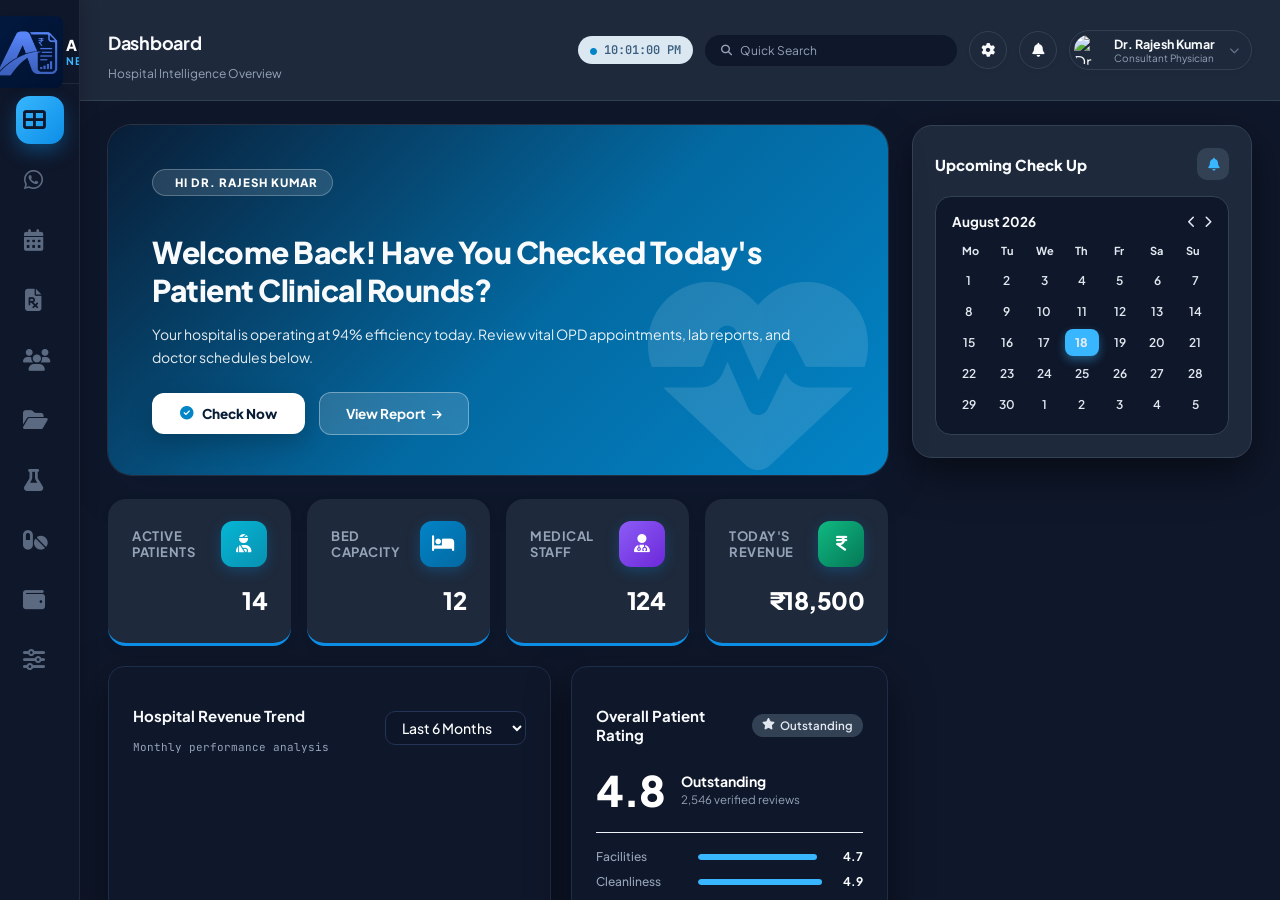
==== static/index.html @ e94679e2 "Add Ultra-Premium Glassmorphism & Sidebar Logo Header design" ====
<!DOCTYPE html>
<html lang="en">
<head>
  <meta charset="UTF-8">
  <meta name="viewport" content="width=device-width, initial-scale=1.0">
  <title>AuraCare Nexus — Enterprise Hospital Intelligence Platform</title>
  <meta name="description" content="AuraCare Nexus: The most advanced AI-powered hospital management system. Manage OPD, EMR, prescriptions, lab, pharmacy, and payments from one unified dark dashboard.">

  <!-- FontAwesome Icons & Google Fonts -->
  <link rel="stylesheet" href="https://cdnjs.cloudflare.com/ajax/libs/font-awesome/6.4.0/css/all.min.css">
  <link rel="stylesheet" href="https://fonts.googleapis.com/css2?family=Inter:wght@300;400;500;600;700;800&family=Plus+Jakarta+Sans:wght@400;500;600;700;800&family=JetBrains+Mono:wght@400;500&display=swap">
  <link rel="stylesheet" href="./css/styles.css?v=20260812_pos_fix">
  <!-- Chart.js -->
  <script src="https://cdn.jsdelivr.net/npm/chart.js"></script>
  <!-- Zero-Flicker Safe Auth & Theme Sync Engine -->
  <style id="auth-sync-style"></style>
  <style id="theme-sync-style"></style>
  <style id="view-sync-style"></style>
  <script>
    (function() {
      try {
        var hashView = window.location.hash ? window.location.hash.replace('#', '') : null;
        var savedView = hashView || localStorage.getItem('auracare_active_view') || 'dashboard';
        if (savedView) {
          var viewStyle = document.getElementById('view-sync-style');
          if (viewStyle) {
            viewStyle.textContent = '.view-section { display: none !important; } #view-' + savedView + ' { display: block !important; }';
          }
        }
      } catch(e) {}
    })();
    (function() {
      var status = localStorage.getItem('auracare_logged_in');
      var authStyle = document.getElementById('auth-sync-style');
      if (status === 'false') {
        if (authStyle) authStyle.textContent = '#login-screen{display:flex !important;} #app{display:none !important;}';
      } else {
        localStorage.setItem('auracare_logged_in', 'true');
        if (authStyle) authStyle.textContent = '#login-screen{display:none !important;} #app{display:flex !important;}';
      }

      try {
        var custom = localStorage.getItem('auracare_custom_theme_colors');
        var themeName = 'sky-aqua';
        if (custom) {
          var parsed = JSON.parse(custom);
          if (parsed['--active-uiux-theme']) {
            themeName = parsed['--active-uiux-theme'];
          }
        }
        var rawDark = localStorage.getItem('auracare_dark_mode');
        var isDarkMode = rawDark === null ? true : (rawDark === 'true');
        if (rawDark === null) {
          localStorage.setItem('auracare_dark_mode', 'true');
        }
        var themeStyle = document.getElementById('theme-sync-style');
        
        if (isDarkMode) {
          document.documentElement.classList.add('dark-theme');
        } else {
          document.documentElement.classList.remove('dark-theme');
        }

        if (themeName === 'ocean-navy') {
          document.documentElement.classList.remove('sky-aqua-theme');
          if (isDarkMode) {
            if (themeStyle) themeStyle.textContent = 'html, body, #app { margin: 0 !important; padding: 0 !important; } body, #app { background: #0b0f19 !important; } #skyCareHeroBanner { display: none !important; } #proClinicHeroBanner { display: block !important; }';
          } else {
            if (themeStyle) themeStyle.textContent = 'html, body, #app { margin: 0 !important; padding: 0 !important; } body { background: #cee0ec !important; } #skyCareHeroBanner { display: none !important; } #proClinicHeroBanner { display: block !important; }';
          }
        } else {
          document.documentElement.classList.add('sky-aqua-theme');
          if (isDarkMode) {
            if (themeStyle) themeStyle.textContent = 'html, body, #app { margin: 0 !important; padding: 0 !important; } body, #app { background: #0b0f19 !important; } #skyCareHeroBanner { display: block !important; } #proClinicHeroBanner { display: none !important; }';
          } else {
            if (themeStyle) themeStyle.textContent = 'html, body, #app { margin: 0 !important; padding: 0 !important; } body, #app { background: #f3f6f9 !important; } #skyCareHeroBanner { display: block !important; } #proClinicHeroBanner { display: none !important; }';
          }
        }
      } catch(e) {}
    })();
  </script>
</head>
<body>
  <script>
    (function() {
      try {
        var custom = localStorage.getItem('auracare_custom_theme_colors');
        var themeName = 'sky-aqua';
        if (custom) {
          var parsed = JSON.parse(custom);
          if (parsed['--active-uiux-theme']) themeName = parsed['--active-uiux-theme'];
        }
        var rawDark = localStorage.getItem('auracare_dark_mode');
        var isDarkMode = rawDark === null ? true : (rawDark === 'true');
        if (isDarkMode) document.body.classList.add('dark-theme');
        if (themeName === 'sky-aqua') {
          document.body.classList.add('sky-aqua-theme');
        } else {
          document.body.classList.remove('sky-aqua-theme');
        }
      } catch(e) {}
    })();
  </script>

<!-- Toast Notification Container -->
<div id="toast-container" aria-live="polite"></div>

<!-- Mobile Sidebar Overlay -->
<div class="sidebar-overlay" id="sidebarOverlay" onclick="closeSidebar()"></div>

<!-- Command Palette -->
<div id="cmd-palette-overlay" style="display: none !important;" onclick="closeCmdPalette(event)">
  <div class="cmd-palette-box">
    <div class="cmd-search-wrap">
      <i class="fas fa-search"></i>
      <input type="text" id="cmd-search-input" placeholder="Search pages, patients, actions..." autocomplete="off" oninput="filterCmdResults(this.value)" onkeydown="handleCmdKeyNav(event)">
      <span class="cmd-esc">ESC</span>
    </div>
    <div class="cmd-results" id="cmd-results"></div>
    <div class="cmd-footer">
      <div class="cmd-hint"><kbd>↑↓</kbd> Navigate</div>
      <div class="cmd-hint"><kbd>↵</kbd> Open</div>
      <div class="cmd-hint"><kbd>ESC</kbd> Close</div>
    </div>
  </div>
</div>

<!-- DEDICATED ULTRA-PREMIUM ENTERPRISE HEALTHCARE LOGIN SCREEN -->
<div id="login-screen" class="login-screen-overlay">
  <!-- Animated Background Orbs -->
  <div class="login-bg-orb orb-1"></div>
  <div class="login-bg-orb orb-2"></div>
  <div class="login-bg-orb orb-3"></div>

  <div class="login-container">
    <!-- Left Hero Branding Side (Asymmetric 46% Width) -->
    <div class="login-hero-side" style="background: linear-gradient(145deg, #091d36 0%, #030e1d 100%); padding: 48px 36px; display: flex; flex-direction: column; align-items: center; justify-content: center; position: relative; overflow: hidden; border-right: 1px solid rgba(255,255,255,0.08); text-align: center;">
      
      <!-- Watermark Medical Icon Background -->
      <div style="position: absolute; right: -40px; bottom: -40px; font-size: 280px; color: #ffffff; opacity: 0.02; pointer-events: none;">
        <i class="fas fa-hospital-symbol"></i>
      </div>

      <div style="display: flex; flex-direction: column; align-items: center; justify-content: center; gap: 24px; z-index: 2;">
        
        <!-- Logo Box -->
        <div style="width: 170px; height: 170px; border-radius: 32px; background: rgba(255, 255, 255, 0.06); padding: 12px; border: 1.5px solid rgba(56, 182, 255, 0.25); box-shadow: 0 20px 50px rgba(0, 0, 0, 0.4), 0 0 35px rgba(2, 132, 199, 0.25); backdrop-filter: blur(12px); display: flex; align-items: center; justify-content: center; transition: all 0.3s ease;">
          <img src="logo.jpg" style="width: 100%; height: 100%; object-fit: contain; border-radius: 24px;" alt="Arfa Logo" id="login-logo">
        </div>
        
        <div>
          <h1 style="font-size: 30px; font-weight: 800; color: #ffffff; letter-spacing: -0.5px; margin: 0; background: linear-gradient(135deg, #ffffff 0%, #38b6ff 100%); -webkit-background-clip: text; -webkit-text-fill-color: transparent;" id="login-brand-name">Arfa Nova Technology</h1>
        </div>

      </div>
    </div>

    <!-- Right Login Form Side (Asymmetric 54% Width) -->
    <div class="login-form-side">
      <div class="login-form-header">
        <h2 style="font-size: 26px; font-weight: 800; color: var(--text-dark); letter-spacing: -0.5px; margin: 0 0 6px 0;">Hospital Staff Sign In</h2>
        <p style="font-size: 13.5px; color: var(--text-muted); margin: 0 0 24px 0;">Select your authorized access role and enter credentials to continue</p>
      </div>

      <!-- Segmented Control Role Selector (2 Roles Only: Doctor & Staff) -->
      <div class="login-segmented-control">
        <button type="button" class="segmented-btn active" id="loginRoleDoctor" onclick="selectLoginRole('DOCTOR', this)">
          <i class="fas fa-user-md"></i> <span>Doctor</span>
        </button>
        <button type="button" class="segmented-btn" id="loginRoleStaff" onclick="selectLoginRole('STAFF', this)">
          <i class="fas fa-id-badge"></i> <span>Staff</span>
        </button>
      </div>

      <form id="loginForm" onsubmit="handleUserLogin(event)">
        <div class="form-group" style="margin-bottom: 20px;">
          <label class="form-label" style="font-size: 12px; font-weight: 700; color: var(--text-muted); text-transform: uppercase; letter-spacing: 0.6px; margin-bottom: 6px; display: block;">Email Address / Employee ID</label>
          <div class="input-icon-wrap">
            <i class="fas fa-envelope input-leading-icon"></i>
            <input type="email" id="loginEmailInput" class="form-control-lg" placeholder="name@auracare.hospital" required>
          </div>
        </div>

        <div class="form-group" style="margin-bottom: 20px;">
          <div style="display: flex; justify-content: space-between; align-items: center; margin-bottom: 6px;">
            <label class="form-label" style="font-size: 12px; font-weight: 700; color: var(--text-muted); text-transform: uppercase; letter-spacing: 0.6px; margin: 0;">Password / Passcode</label>
            <a href="#" onclick="showToast('Password Reset 🔑', 'Please contact your Hospital IT Administrator to reset passcode.', 'info', 3500)" class="forgot-link" style="font-size: 12.5px; font-weight: 600; color: #0284c7; text-decoration: none;">Forgot Password?</a>
          </div>
          <div class="input-icon-wrap">
            <i class="fas fa-lock input-leading-icon"></i>
            <input type="password" id="loginPasswordInput" class="form-control-lg" placeholder="Enter password" onkeyup="checkCapsLock(event)" required>
            <button type="button" class="password-toggle-btn" onclick="togglePasswordVisibility('loginPasswordInput', this)" title="Toggle password visibility">
              <i class="fas fa-eye"></i>
            </button>
          </div>
          <div id="capsLockWarning" class="caps-lock-warning" style="display: none;">
            <i class="fas fa-arrow-up"></i> Caps Lock is ON
          </div>
        </div>

        <div style="display: flex; align-items: center; justify-content: space-between; margin-bottom: 26px;">
          <label class="checkbox-container">
            <input type="checkbox" id="rememberMeCheck" checked>
            <span class="checkmark"></span>
            Keep me signed in on this workstation
          </label>
        </div>

        <button type="submit" class="btn-login-submit" id="loginSubmitBtn" style="width: 100%; height: 52px; background: linear-gradient(135deg, #0284c7 0%, #0369a1 100%) !important; color: #ffffff !important; font-size: 15px !important; font-weight: 800 !important; border: none !important; border-radius: 12px !important; cursor: pointer !important; box-shadow: 0 8px 24px rgba(2, 132, 199, 0.4) !important; display: flex !important; align-items: center !important; justify-content: center !important; gap: 8px !important;">
          <span class="btn-text" style="color: #ffffff !important; font-weight: 800 !important; display: inline-flex; align-items: center; gap: 8px;"><i class="fas fa-sign-in-alt"></i> Sign In to Hospital Portal</span>
          <span class="btn-spinner" style="display: none; color: #ffffff !important;"><i class="fas fa-spinner fa-spin"></i> Authenticating...</span>
        </button>
      </form>

      <div class="login-footer-hint" style="display: flex; flex-direction: column; align-items: center; gap: 8px; margin-top: 24px; text-align: center;">
        <div style="font-size: 12px; color: var(--text-muted); font-weight: 500;">
          <i class="fas fa-shield-alt" style="color:#0284c7; margin-right: 4px;"></i> Encrypted TLS 1.3 Session • AuraCare Enterprise v3.4
        </div>
        <a href="#" onclick="openHiddenAdminLoginModal(event)" style="font-size: 12px; color: var(--text-muted); text-decoration: none; font-weight: 600; transition: color 0.2s ease;" onmouseover="this.style.color='#0284c7'" onmouseout="this.style.color='var(--text-muted)'">
          <i class="fas fa-user-shield" style="margin-right: 4px;"></i> Medical Director Private Admin Access
        </a>
      </div>
    </div>
  </div>
</div>

<div id="app" style="display: none;">
  <!-- ================================================ -->
  <!-- SIDEBAR NAVIGATION                               -->
  <!-- ================================================ -->
  <aside class="sidebar" id="sidebarEl">
    <div class="brand-header" style="padding: 16px 14px; margin-bottom: 8px; border-bottom: 1px solid rgba(255,255,255,0.08); display: flex; align-items: center; gap: 12px;">
      <div style="width: 44px; height: 44px; min-width: 44px; border-radius: 12px; background: rgba(255, 255, 255, 0.1); border: 1.5px solid rgba(56, 182, 255, 0.4); padding: 4px; display: flex; align-items: center; justify-content: center; box-shadow: 0 4px 16px rgba(0, 0, 0, 0.3); backdrop-filter: blur(8px);">
        <img src="./logo.jpg" class="sidebar-logo" style="width: 100% !important; height: 100% !important; object-fit: contain !important; border-radius: 8px;" alt="Logo" id="sidebar-logo" onerror="this.onerror=null;this.src='./logo.jpg'">
      </div>
      <div style="text-align: left; overflow: hidden;">
        <div style="font-size: 15px; font-weight: 800; color: #ffffff; letter-spacing: -0.3px; line-height: 1.2; white-space: nowrap; overflow: hidden; text-overflow: ellipsis;">Arfa Nova</div>
        <div style="font-size: 10.5px; font-weight: 700; color: #38b6ff; text-transform: uppercase; letter-spacing: 0.8px; white-space: nowrap;">Nexus Healthcare</div>
      </div>
    </div>

    <nav class="nav-menu">
      <div class="nav-section-title">Overview</div>
      <a class="nav-item" id="nav-dashboard" onclick="switchView('dashboard')">
        <i class="fas fa-th-large"></i>
        Dashboard
        <span class="nav-shortcut">Alt+1</span>
      </a>
      <a class="nav-item" id="nav-whatsapp" onclick="switchView('whatsapp')">
        <i class="fab fa-whatsapp"></i>
        WhatsApp Patients
        <span class="nav-badge" id="whatsappNavBadge" style="display:none;">0</span>
      </a>
      <a class="nav-item" id="nav-wa_broadcast" onclick="switchView('wa_broadcast')">
        <i class="fab fa-whatsapp" style="color: #25d366;"></i>
        WhatsApp Campaign
      </a>

      <div class="nav-section-title">Clinical</div>
      <a class="nav-item" id="nav-queue" onclick="switchView('queue')">
        <i class="fas fa-calendar-alt"></i>
        OPD Reservations
        <span class="nav-shortcut">Alt+3</span>
      </a>
      <a class="nav-item" id="nav-prescriptions" onclick="switchView('prescriptions')">
        <i class="fas fa-file-prescription"></i>
        E-Prescriptions
        <span class="nav-shortcut">Alt+4</span>
      </a>
      <a class="nav-item" id="nav-patients" onclick="switchView('patients')">
        <i class="fas fa-users"></i>
        Patient EMR
        <span class="nav-shortcut">Alt+5</span>
      </a>
      <a class="nav-item" id="nav-patient_docs" onclick="switchView('patient_docs')">
        <i class="fas fa-folder-open"></i>
        Patient Documents
      </a>

      <div class="nav-section-title">Operations</div>
      <a class="nav-item" id="nav-lab" onclick="switchView('lab')">
        <i class="fas fa-flask"></i>
        Lab Diagnostics
        <span class="nav-shortcut">Alt+6</span>
      </a>
      <a class="nav-item" id="nav-pharmacy" onclick="switchView('pharmacy')">
        <i class="fas fa-pills"></i>
        Inventory Stock
        <span class="nav-shortcut">Alt+7</span>
      </a>
      <a class="nav-item" id="nav-pos_billing" onclick="switchView('pos_billing')">
        <i class="fas fa-cash-register"></i>
        POS Billing
        <span class="nav-shortcut">Alt+8</span>
      </a>
      <a class="nav-item" id="nav-payments" onclick="switchView('payments')">
        <i class="fas fa-wallet"></i>
        Financials
        <span class="nav-shortcut">Alt+9</span>
      </a>

      <div class="nav-section-title" id="sec-management">Management</div>
      <a class="nav-item" id="nav-settings" onclick="switchView('settings')">
        <i class="fas fa-sliders-h"></i>
        System Settings
      </a>
    </nav>

    <div class="sidebar-footer">
      <div class="sidebar-live-status" style="margin-bottom: 10px;">
        <div class="live-dot"></div>
        <div>
          <div style="font-size:11px; color:var(--text-muted); font-family:var(--font-mono);" id="sidebarDateTime"></div>
        </div>
      </div>
      <a class="nav-item" onclick="handleUserLogout()" style="color: #ef4444 !important; background: rgba(239, 68, 68, 0.1);">
        <i class="fas fa-sign-out-alt" style="color: #ef4444 !important;"></i>
        Log Out
      </a>
    </div>
  </aside>

  <!-- ================================================ -->
  <!-- MAIN CONTENT AREA                               -->
  <!-- ================================================ -->
  <main class="main-content">

    <!-- Top Header Bar -->
    <header class="top-bar">
      <div class="top-bar-left">
        <button class="hamburger-btn" id="hamburgerBtn" onclick="toggleSidebar()" aria-label="Toggle sidebar">
          <i class="fas fa-bars"></i>
        </button>
        <div>
          <h1 class="page-title" id="currentPageTitle">Dashboard</h1>
          <div class="page-subtitle" id="currentPageSubtitle">Hospital Intelligence Overview</div>
        </div>
      </div>

      <div class="top-bar-right">
        <!-- Live Clock -->
        <div class="live-clock" id="liveClockDisplay">
          <i class="fas fa-circle" style="color:var(--neon-teal); font-size:7px; animation:pulse 2s infinite;"></i>
          <span id="clockTime">--:--:--</span>
        </div>

        <!-- Command Palette Trigger -->
        <div class="cmd-trigger" onclick="openCmdPalette()" title="Open Command Palette (Ctrl+K)">
          <i class="fas fa-search" style="font-size:11px;"></i>
          <span>Quick Search</span>
          <span class="kbd">Ctrl+K</span>
        </div>



        <!-- Settings -->
        <div class="icon-btn-circle" onclick="switchView('settings')" title="Theme Settings">
          <i class="fas fa-cog"></i>
        </div>

        <!-- Notifications -->
        <div style="position: relative;">
          <div class="icon-btn-circle" id="notiBellBtn" onclick="toggleNotificationDropdown(event)" title="WhatsApp Booking Alerts">
            <i class="fas fa-bell"></i>
            <div class="notification-dot" id="notiDot" style="display: none;"></div>
          </div>
          <div class="notification-dropdown" id="notiDropdown">
            <div class="noti-header">
              <h3><i class="fab fa-whatsapp" style="color:#25d366; margin-right:6px;"></i>WhatsApp Bookings</h3>
              <span onclick="clearNotifications(event)">Clear All</span>
            </div>
            <div class="noti-list" id="notiList">
              <div class="noti-empty">No new bookings.</div>
            </div>
          </div>
        </div>

        <!-- Profile Widget (Clickable with Admin Access Dropdown) -->
        <div style="position: relative;">
          <div class="user-profile-widget" onclick="toggleProfileMenu(event)" title="Admin Profile & Access Menu" style="cursor: pointer;">
            <img src="https://images.unsplash.com/photo-1622253692010-333f2da6031d?auto=format&fit=crop&w=100&q=80" class="user-avatar" alt="Dr. Rajesh Kumar">
            <div>
              <div class="user-name" id="topNavUserName">Dr. Rajesh Kumar</div>
              <div class="user-role-label" id="topNavUserRole">Medical Director</div>
            </div>
            <i class="fas fa-chevron-down" style="font-size:10px; color:#64748b; margin-left:4px;"></i>
          </div>

          <!-- Profile & Admin Access Dropdown Menu -->
          <div class="profile-dropdown-menu" id="profileMenuDropdown">
            <div style="padding: 12px 16px; border-bottom: 1px solid #e2e8f0; background: #f8fafc;">
              <div style="font-size: 13px; font-weight: 700; color: var(--text-dark);">Dr. Rajesh Kumar</div>
              <div style="font-size: 11px; color: #64748b;">Chief Medical Director & Admin</div>
            </div>
            <div class="profile-menu-item" onclick="openAdminLoginModal()">
              <i class="fas fa-user-shield" style="color:#0284c7;"></i> Main Admin Panel Access
            </div>
            <div class="profile-menu-item" onclick="switchUserRole('DOCTOR')">
              <i class="fas fa-user-md" style="color:#059669;"></i> Doctor View
            </div>
            <div class="profile-menu-item" onclick="switchView('settings')">
              <i class="fas fa-sliders-h" style="color:#7c3aed;"></i> System Settings
            </div>
            <div style="border-top: 1px solid #f1f5f9; margin: 4px 0;"></div>
            <div class="profile-menu-item" onclick="handleUserLogout()" style="color:#ef4444; font-weight:600;">
              <i class="fas fa-sign-out-alt" style="color:#ef4444;"></i> Log Out of Portal
            </div>
          </div>
        </div>
      </div>
    </header>

    <!-- VIEW CONTAINER -->
    <div class="view-container">

      <!-- ============================================ -->
      <!-- 1. DASHBOARD VIEW                           -->
      <!-- ============================================ -->
      <section id="view-dashboard" class="view-section">
        <div class="dashboard-outer-grid">
          <div class="dashboard-main-column">
            <!-- PRO CLINIC HERO BANNER CARD (Visible in Pro Clinic UI/UX Theme 2) -->
        <div id="proClinicHeroBanner" style="display: none; background: linear-gradient(135deg, #0b7a69 0%, #0e7452 100%); border-radius: 24px; padding: 36px 40px; color: #ffffff; margin-bottom: 24px; box-shadow: 0 16px 36px rgba(11, 122, 105, 0.22); position: relative; overflow: hidden;">
          <!-- Subtle background grid effect -->
          <div style="position: absolute; inset: 0; background-image: radial-gradient(rgba(255, 255, 255, 0.15) 1px, transparent 1px); background-size: 20px 20px; opacity: 0.6; pointer-events: none;"></div>
          
          <!-- Doctor Graphic / Stethoscope subtle watermark on right -->
          <div style="position: absolute; right: 30px; bottom: -20px; opacity: 0.15; font-size: 180px; pointer-events: none;">
            <i class="fas fa-user-md"></i>
          </div>

          <div style="position: relative; z-index: 2; max-width: 600px;">
            <h2 style="font-size: 30px; font-weight: 800; color: #ffffff; margin-bottom: 10px; letter-spacing: -0.5px;">Good Morning, Dr. Rajesh Kumar</h2>
            <p style="font-size: 14.5px; color: rgba(255, 255, 255, 0.9); line-height: 1.6; margin-bottom: 22px;">Have a nice day at work. Here is your hospital's real-time clinical overview, patient schedule, and daily OPD appointments.</p>
            <button onclick="openAddBookingModal()" style="background: #ffffff; color: #0b7a69; font-weight: 700; font-size: 13.5px; padding: 12px 28px; border-radius: 12px; border: none; cursor: pointer; box-shadow: 0 4px 14px rgba(0,0,0,0.12); transition: all 0.2s ease; display: inline-flex; align-items: center; gap: 8px;" onmouseover="this.style.transform='translateY(-2px)'; this.style.boxShadow='0 8px 20px rgba(0,0,0,0.18)'" onmouseout="this.style.transform='translateY(0)'; this.style.boxShadow='0 4px 14px rgba(0,0,0,0.12)'">
              <i class="fas fa-plus"></i> Create Appointment
            </button>
          </div>
        </div>

        <!-- SKY CARE AQUA HERO BANNER CARD (Theme 1 & Theme 3 Luxury Hero Banner) -->
        <div id="skyCareHeroBanner" style="background: linear-gradient(135deg, #091d36 0%, #0369a1 55%, #0284c7 100%); border-radius: 24px; padding: 40px 44px; color: #ffffff; margin-bottom: 24px; box-shadow: 0 16px 40px rgba(9, 29, 54, 0.22), 0 0 0 1px rgba(255, 255, 255, 0.12); position: relative; overflow: hidden;">
          
          <!-- Ambient glowing medical heartbeat graphic -->
          <div style="position: absolute; right: 20px; bottom: -30px; opacity: 0.12; font-size: 220px; color: #ffffff; pointer-events: none;">
            <i class="fas fa-heartbeat"></i>
          </div>

          <div style="position: relative; z-index: 2; max-width: 640px;">
            <div style="display: inline-flex; align-items: center; gap: 8px; background: rgba(255, 255, 255, 0.12); backdrop-filter: blur(10px); border: 1px solid rgba(255, 255, 255, 0.25); padding: 5px 14px; border-radius: 20px; font-size: 11.5px; text-transform: uppercase; letter-spacing: 1px; font-weight: 800; color: #ffffff; margin-bottom: 14px;">
              <i class="fas fa-sparkles" style="color: #38b6ff;"></i> Hi Dr. Rajesh Kumar
            </div>
            
            <h2 style="font-size: 30px; font-weight: 800; color: #ffffff; margin-bottom: 12px; letter-spacing: -0.5px; line-height: 1.25;">Welcome Back! Have You Checked Today's Patient Clinical Rounds?</h2>
            
            <p style="font-size: 14px; color: rgba(255, 255, 255, 0.9); line-height: 1.6; margin-bottom: 24px;">Your hospital is operating at 94% efficiency today. Review vital OPD appointments, lab reports, and doctor schedules below.</p>
            
            <div style="display: flex; gap: 14px; align-items: center; flex-wrap: wrap;">
              <button onclick="openAddBookingModal()" style="background: #ffffff; color: #091d36; font-weight: 800; font-size: 13.5px; padding: 12px 28px; border-radius: 12px; border: none; cursor: pointer; box-shadow: 0 8px 24px rgba(0, 0, 0, 0.2); transition: all 0.25s ease; display: inline-flex; align-items: center; gap: 8px;" onmouseover="this.style.transform='translateY(-2px)'" onmouseout="this.style.transform='translateY(0)'">
                <i class="fas fa-check-circle" style="color: #0284c7;"></i> Check Now
              </button>
              <button onclick="switchView('patients')" style="background: rgba(255, 255, 255, 0.15); backdrop-filter: blur(8px); border: 1.5px solid rgba(255, 255, 255, 0.35); color: #ffffff; font-weight: 700; font-size: 13.5px; padding: 12px 26px; border-radius: 12px; cursor: pointer; transition: all 0.25s ease;" onmouseover="this.style.background='rgba(255, 255, 255, 0.25)'" onmouseout="this.style.background='rgba(255, 255, 255, 0.15)'">
                View Report <i class="fas fa-arrow-right" style="font-size: 11px; margin-left: 4px;"></i>
              </button>
            </div>
          </div>
        </div>

        <!-- KPI Grid (Clean Ultra-Modern UI) -->
        <div class="kpi-grid">
          <div class="kpi-card-lodgify">
            <div class="kpi-card-header">
              <span class="kpi-card-title">Active Patients</span>
              <div class="kpi-card-icon icon-cyan"><i class="fas fa-user-injured"></i></div>
            </div>
            <div class="kpi-card-value" id="kpiAppointments">14</div>
          </div>

          <div class="kpi-card-lodgify">
            <div class="kpi-card-header">
              <span class="kpi-card-title">Bed Capacity</span>
              <div class="kpi-card-icon icon-blue"><i class="fas fa-bed"></i></div>
            </div>
            <div class="kpi-card-value" id="kpiWaiting">7</div>
          </div>

          <div class="kpi-card-lodgify">
            <div class="kpi-card-header">
              <span class="kpi-card-title">Medical Staff</span>
              <div class="kpi-card-icon icon-purple"><i class="fas fa-user-md"></i></div>
            </div>
            <div class="kpi-card-value" id="kpiDischarged">124</div>
          </div>

          <div class="kpi-card-lodgify">
            <div class="kpi-card-header">
              <span class="kpi-card-title">Today's Revenue</span>
              <div class="kpi-card-icon icon-emerald"><i class="fas fa-indian-rupee-sign"></i></div>
            </div>
            <div class="kpi-card-value" id="kpiRevenue">₹18,500</div>
          </div>
        </div>



        <!-- Dashboard 2 Column Layout -->
        <div class="lodgify-dashboard-grid">
          <!-- Revenue Chart -->
          <div>
            <div class="card-box">
              <div style="display:flex; justify-content:space-between; align-items:center; margin-bottom:20px;">
                <div>
                  <h3 style="font-size:15px; font-weight:700; color:var(--text-dark);">Hospital Revenue Trend</h3>
                  <p style="font-size:11px; color:var(--text-muted); font-family:var(--font-mono); margin-top:2px;">Monthly performance analysis</p>
                </div>
                <select class="form-control" style="width:auto; padding:6px 12px; font-size:12px; border-radius:8px; font-family:var(--font-mono);">
                  <option>Last 6 Months</option>
                  <option>Last 12 Months</option>
                </select>
              </div>
              <div style="height:240px; position:relative;">
                <canvas id="revenueChart"></canvas>
              </div>
            </div>

            <!-- Quick Actions Grid -->
            <div class="card-box">
              <h3 style="font-size:15px; font-weight:700; color:var(--text-dark); margin-bottom:16px;">
                <i class="fas fa-bolt" style="color:var(--neon-teal);"></i> Quick Actions
              </h3>
              <div style="display:grid; grid-template-columns: repeat(4,1fr); gap:10px;">
                <button onclick="openAddBookingModal()" style="background:rgba(0,212,170,0.08); border:1px solid rgba(0,212,170,0.15); border-radius:12px; padding:14px 10px; cursor:pointer; transition:all 0.2s ease; text-align:center;" onmouseover="this.style.background='rgba(0,212,170,0.15)'" onmouseout="this.style.background='rgba(0,212,170,0.08)'">
                  <div style="font-size:20px; color:var(--neon-teal); margin-bottom:6px;"><i class="fas fa-calendar-plus"></i></div>
                  <div style="font-size:11px; color:var(--text-main); font-weight:600;">New Appt</div>
                </button>
                <button onclick="switchView('patients')" style="background:rgba(139,92,246,0.08); border:1px solid rgba(139,92,246,0.15); border-radius:12px; padding:14px 10px; cursor:pointer; transition:all 0.2s ease; text-align:center;" onmouseover="this.style.background='rgba(139,92,246,0.15)'" onmouseout="this.style.background='rgba(139,92,246,0.08)'">
                  <div style="font-size:20px; color:var(--neon-violet); margin-bottom:6px;"><i class="fas fa-user-plus"></i></div>
                  <div style="font-size:11px; color:var(--text-main); font-weight:600;">Add Patient</div>
                </button>
                <button onclick="switchView('prescriptions')" style="background:rgba(59,130,246,0.08); border:1px solid rgba(59,130,246,0.15); border-radius:12px; padding:14px 10px; cursor:pointer; transition:all 0.2s ease; text-align:center;" onmouseover="this.style.background='rgba(59,130,246,0.15)'" onmouseout="this.style.background='rgba(59,130,246,0.08)'">
                  <div style="font-size:20px; color:var(--neon-blue); margin-bottom:6px;"><i class="fas fa-file-prescription"></i></div>
                  <div style="font-size:11px; color:var(--text-main); font-weight:600;">Issue RX</div>
                </button>
                <button onclick="switchView('payments')" style="background:rgba(245,158,11,0.08); border:1px solid rgba(245,158,11,0.15); border-radius:12px; padding:14px 10px; cursor:pointer; transition:all 0.2s ease; text-align:center;" onmouseover="this.style.background='rgba(245,158,11,0.15)'" onmouseout="this.style.background='rgba(245,158,11,0.08)'">
                  <div style="font-size:20px; color:var(--neon-amber); margin-bottom:6px;"><i class="fas fa-cash-register"></i></div>
                  <div style="font-size:11px; color:var(--text-main); font-weight:600;">Payment</div>
                </button>
              </div>
            </div>
          </div>

          <!-- Right Column -->
          <div>
            <!-- Patient Rating Widget -->
            <div class="card-box">
              <div style="display:flex; justify-content:space-between; align-items:center; margin-bottom:4px;">
                <h3 style="font-size:15px; font-weight:700; color:var(--text-dark);">Overall Patient Rating</h3>
                <span class="badge badge-green"><i class="fas fa-star"></i> Outstanding</span>
              </div>
              <div class="rating-card-header">
                <div class="rating-big-score">4.8</div>
                <div>
                  <div class="rating-score-label">Outstanding</div>
                  <div class="rating-subtext">2,546 verified reviews</div>
                </div>
              </div>
              <div class="rating-bar-group">
                <div class="rating-bar-item">
                  <div class="rating-bar-label">Facilities</div>
                  <div class="rating-bar-track"><div class="rating-bar-fill" style="width:94%"></div></div>
                  <div class="rating-bar-num">4.7</div>
                </div>
                <div class="rating-bar-item">
                  <div class="rating-bar-label">Cleanliness</div>
                  <div class="rating-bar-track"><div class="rating-bar-fill" style="width:98%"></div></div>
                  <div class="rating-bar-num">4.9</div>
                </div>
                <div class="rating-bar-item">
                  <div class="rating-bar-label">Nursing Care</div>
                  <div class="rating-bar-track"><div class="rating-bar-fill" style="width:96%"></div></div>
                  <div class="rating-bar-num">4.8</div>
                </div>
                <div class="rating-bar-item">
                  <div class="rating-bar-label">Doctor Service</div>
                  <div class="rating-bar-track"><div class="rating-bar-fill" style="width:98%"></div></div>
                  <div class="rating-bar-num">4.9</div>
                </div>
              </div>
            </div>

            <!-- Clinical Schedule Widget -->
            <div class="card-box">
              <div style="display:flex; justify-content:space-between; align-items:center; margin-bottom:14px;">
                <h3 style="font-size:15px; font-weight:700; color:var(--text-dark);">Clinical Schedule & Tasks</h3>
                <button onclick="addDashboardTask()" class="btn-primary" style="padding:5px 10px; font-size:12px;"><i class="fas fa-plus"></i></button>
              </div>
              <div id="dashboardTaskListContainer">
                <!-- Dynamic Tasks will render here -->
              </div>
            </div>
          </div>
        </div>
        </div> <!-- end dashboard-main-column -->

        <!-- RIGHT PANEL COLUMN (Visible ONLY in Sky Care Aqua UI/UX Theme 3 - Target Image 1 Matching) -->
        <div id="skyCareRightPanel">
          <!-- Widget 1: Upcoming Check Up Calendar Card -->
          <div class="card-box" style="background: #ffffff; border-radius: 20px; padding: 22px; box-shadow: 0 4px 24px rgba(0,0,0,0.035); border: 1px solid #f1f5f9;">
            <div style="display: flex; justify-content: space-between; align-items: center; margin-bottom: 16px;">
              <h3 style="font-size: 15px; font-weight: 800; color: var(--text-main); margin: 0;">Upcoming Check Up</h3>
              <div style="width: 32px; height: 32px; border-radius: 10px; background: #eef8ff; color: #38b6ff; display: flex; align-items: center; justify-content: center; font-size: 13px;">
                <i class="fas fa-bell"></i>
              </div>
            </div>

            <div style="background: #f8fafc; border-radius: 16px; padding: 16px; border: 1px solid #e2e8f0;">
              <div style="display: flex; justify-content: space-between; align-items: center; margin-bottom: 14px;">
                <span style="font-weight: 700; font-size: 13.5px; color: var(--text-main);">August 2026</span>
                <div style="display: flex; gap: 8px; color: #64748b; font-size: 12px; cursor: pointer;">
                  <i class="fas fa-chevron-left"></i>
                  <i class="fas fa-chevron-right"></i>
                </div>
              </div>

              <!-- Calendar Days Header -->
              <div style="display: grid; grid-template-columns: repeat(7, 1fr); text-align: center; font-size: 11px; font-weight: 700; color: #64748b; margin-bottom: 10px;">
                <div>Mo</div><div>Tu</div><div>We</div><div>Th</div><div>Fr</div><div>Sa</div><div>Su</div>
              </div>

              <!-- Calendar Dates Grid (18 Highlighted in Cyan #38b6ff) -->
              <div style="display: grid; grid-template-columns: repeat(7, 1fr); text-align: center; font-size: 12px; font-weight: 600; color: var(--text-muted); gap: 4px;">
                <div style="padding: 6px 0;">1</div><div style="padding: 6px 0;">2</div><div style="padding: 6px 0;">3</div><div style="padding: 6px 0;">4</div><div style="padding: 6px 0;">5</div><div style="padding: 6px 0;">6</div><div style="padding: 6px 0;">7</div>
                <div style="padding: 6px 0;">8</div><div style="padding: 6px 0;">9</div><div style="padding: 6px 0;">10</div><div style="padding: 6px 0;">11</div><div style="padding: 6px 0;">12</div><div style="padding: 6px 0;">13</div><div style="padding: 6px 0;">14</div>
                <div style="padding: 6px 0;">15</div><div style="padding: 6px 0;">16</div><div style="padding: 6px 0;">17</div>
                <div onclick="showAppointmentsForDay(18)" style="background: #38b6ff; color: #ffffff; border-radius: 8px; padding: 6px 0; font-weight: 800; box-shadow: 0 4px 10px rgba(56,182,255,0.4); cursor:pointer;">18</div>
                <div style="padding: 6px 0;">19</div><div style="padding: 6px 0;">20</div><div style="padding: 6px 0;">21</div>
                <div style="padding: 6px 0;">22</div><div style="padding: 6px 0;">23</div><div style="padding: 6px 0;">24</div><div style="padding: 6px 0;">25</div><div style="padding: 6px 0;">26</div><div style="padding: 6px 0;">27</div><div style="padding: 6px 0;">28</div>
                <div style="padding: 6px 0;">29</div><div style="padding: 6px 0;">30</div><div style="padding: 6px 0; color:#cbd5e1;">1</div><div style="padding: 6px 0; color:#cbd5e1;">2</div><div style="padding: 6px 0; color:#cbd5e1;">3</div><div style="padding: 6px 0; color:#cbd5e1;">4</div><div style="padding: 6px 0; color:#cbd5e1;">5</div>
              </div>
            </div>
          </div>




        </div>
      </section>

      <!-- ============================================ -->
      <!-- WHATSAPP BULK CAMPAIGN & ADVERTISEMENT STUDIO -->
      <!-- ============================================ -->
      <section id="view-wa_broadcast" class="view-section">
        <!-- TOP STATS BAR -->
        <div style="display: grid; grid-template-columns: repeat(4, 1fr); gap: 16px; margin-bottom: 24px;">
          <div class="kpi-card" style="padding: 16px 20px;">
            <div style="display: flex; justify-content: space-between; align-items: center;">
              <div>
                <span class="kpi-card-title">Total Target Audience</span>
                <div class="kpi-card-value" id="waStatTotalClients">0</div>
                <span class="kpi-card-sub" style="color: #25d366;"><i class="fas fa-check-circle"></i> OPD & WhatsApp Clients</span>
              </div>
              <div class="kpi-card-icon lime"><i class="fas fa-users"></i></div>
            </div>
          </div>
          <div class="kpi-card" style="padding: 16px 20px;">
            <div style="display: flex; justify-content: space-between; align-items: center;">
              <div>
                <span class="kpi-card-title">OPD Reservations</span>
                <div class="kpi-card-value" id="waStatOpdClients">0</div>
                <span class="kpi-card-sub">OPD Patient Records</span>
              </div>
              <div class="kpi-card-icon blue"><i class="fas fa-calendar-check"></i></div>
            </div>
          </div>
          <div class="kpi-card" style="padding: 16px 20px;">
            <div style="display: flex; justify-content: space-between; align-items: center;">
              <div>
                <span class="kpi-card-title">WhatsApp Patients</span>
                <div class="kpi-card-value" id="waStatWaClients">0</div>
                <span class="kpi-card-sub" style="color: #25d366;">WhatsApp Bookings</span>
              </div>
              <div class="kpi-card-icon emerald"><i class="fab fa-whatsapp"></i></div>
            </div>
          </div>
          <div class="kpi-card" style="padding: 16px 20px;">
            <div style="display: flex; justify-content: space-between; align-items: center;">
              <div>
                <span class="kpi-card-title">Selected for Dispatch</span>
                <div class="kpi-card-value" id="waSelectedCount" style="color: #25d366;">0</div>
                <span class="kpi-card-sub">Ready to Auto-Share</span>
              </div>
              <div class="kpi-card-icon purple"><i class="fas fa-paper-plane"></i></div>
            </div>
          </div>
        </div>

        <!-- MAIN CAMPAIGN WORKSPACE GRID -->
        <div style="display: grid; grid-template-columns: 1.1fr 1fr; gap: 24px;">

          <!-- LEFT COLUMN: ADVERTISEMENT & MEDIA BUILDER -->
          <div class="card-box" style="padding: 24px;">
            <h2 style="font-size: 16px; font-weight: 700; margin-bottom: 18px; display: flex; align-items: center; gap: 10px;">
              <i class="fab fa-whatsapp" style="color: #25d366; font-size: 22px;"></i>
              Create WhatsApp Advertisement Campaign
            </h2>

            <!-- 1. Campaign Name -->
            <div style="margin-bottom: 16px;">
              <label style="font-size: 11px; font-weight: 700; text-transform: uppercase; letter-spacing: 0.5px; margin-bottom: 6px; display: block;">CAMPAIGN TITLE</label>
              <input type="text" id="waCampaignTitle" value="Special Healthcare Offer & Consultation Discount" class="form-control" placeholder="e.g. Free Eye Checkup Offer..." style="border-radius: 8px; height: 42px;">
            </div>

            <!-- 2. Message Editor & Variable Chips -->
            <div style="margin-bottom: 20px;">
              <div style="display: flex; justify-content: space-between; align-items: center; margin-bottom: 6px;">
                <label style="font-size: 11px; font-weight: 700; text-transform: uppercase; letter-spacing: 0.5px; margin: 0;">CAMPAIGN MESSAGE TEXT</label>
                <div style="display: flex; gap: 6px;">
                  <button type="button" onclick="insertWaTemplateTag('{name}')" style="background: #e2e8f0; border: none; padding: 2px 6px; border-radius: 4px; font-size: 10px; font-weight: 700; cursor: pointer;">+{name}</button>
                  <button type="button" onclick="insertWaTemplateTag('{doctor}')" style="background: #e2e8f0; border: none; padding: 2px 6px; border-radius: 4px; font-size: 10px; font-weight: 700; cursor: pointer;">+{doctor}</button>
                  <button type="button" onclick="insertWaTemplateTag('{hospital}')" style="background: #e2e8f0; border: none; padding: 2px 6px; border-radius: 4px; font-size: 10px; font-weight: 700; cursor: pointer;">+{hospital}</button>
                </div>
              </div>
              <textarea id="waCampaignMsg" rows="5" class="form-control" placeholder="Type your WhatsApp message..." style="border-radius: 8px; font-family: inherit; font-size: 13px; padding: 12px;">Hello {name}! 🌟

We are pleased to announce our Special Health Checkup & OPD Consultation offer at {hospital}.

Book your priority appointment today with {doctor}!

📞 Call / WhatsApp: +91 98765 43210
📍 Location: AuraCare Nexus Hospital, Main Campus</textarea>
            </div>

            <!-- 3. Poster Image & Video Upload Section -->
            <div style="display: grid; grid-template-columns: 1fr 1fr; gap: 16px; margin-bottom: 20px;">
              
              <!-- Poster Upload Box -->
              <div style="border: 2px dashed #cbd5e1; border-radius: 10px; padding: 16px; text-align: center; position: relative;">
                <i class="far fa-image" style="font-size: 28px; color: #25d366; margin-bottom: 8px; display: block;"></i>
                <div style="font-size: 12px; font-weight: 700; margin-bottom: 4px;">Upload Poster Image</div>
                <div style="font-size: 10px; color: #64748b; margin-bottom: 10px;">PNG, JPG, WEBP</div>
                <input type="file" id="waPosterFile" accept="image/*" onchange="previewWaPosterFile(event)" style="display: none;">
                <button type="button" onclick="document.getElementById('waPosterFile').click()" style="background: #f1f5f9; border: 1px solid #cbd5e1; border-radius: 6px; padding: 6px 12px; font-size: 11px; font-weight: 700; cursor: pointer;">
                  Browse Poster
                </button>

                <!-- Poster Live Preview Box -->
                <div id="waPosterPreviewContainer" style="display: none; margin-top: 12px; text-align: left;">
                  <div style="position: relative; border-radius: 8px; overflow: hidden; max-height: 120px; background: #0f172a;">
                    <img id="waPosterPreviewImg" src="" style="width: 100%; height: 120px; object-fit: cover; display: block;">
                    <button type="button" onclick="removeWaPoster()" style="position: absolute; top: 6px; right: 6px; background: rgba(239, 68, 68, 0.9); color: #fff; border: none; width: 22px; height: 22px; border-radius: 50%; cursor: pointer; font-size: 11px; font-weight: 700; display: flex; align-items: center; justify-content: center;">✕</button>
                  </div>
                  <div id="waPosterFileName" style="font-size: 10px; color: #16a34a; font-weight: 600; margin-top: 4px; overflow: hidden; text-overflow: ellipsis; white-space: nowrap;"></div>
                </div>
              </div>

              <!-- Video Upload Box -->
              <div style="border: 2px dashed #cbd5e1; border-radius: 10px; padding: 16px; text-align: center; position: relative;">
                <i class="fas fa-file-video" style="font-size: 28px; color: #0284c7; margin-bottom: 8px; display: block;"></i>
                <div style="font-size: 12px; font-weight: 700; margin-bottom: 4px;">Upload Promo Video</div>
                <div style="font-size: 10px; color: #64748b; margin-bottom: 10px;">MP4, WEBM</div>
                <input type="file" id="waVideoFile" accept="video/*" onchange="previewWaVideoFile(event)" style="display: none;">
                <button type="button" onclick="document.getElementById('waVideoFile').click()" style="background: #f1f5f9; border: 1px solid #cbd5e1; border-radius: 6px; padding: 6px 12px; font-size: 11px; font-weight: 700; cursor: pointer;">
                  Browse Video
                </button>

                <!-- Video Live Preview Box -->
                <div id="waVideoPreviewContainer" style="display: none; margin-top: 12px; text-align: left;">
                  <div style="position: relative; border-radius: 8px; overflow: hidden; background: #0f172a;">
                    <video id="waVideoPlayer" controls style="width: 100%; height: 110px; object-fit: contain; display: block;"></video>
                    <button type="button" onclick="removeWaVideo()" style="position: absolute; top: 6px; right: 6px; background: rgba(239, 68, 68, 0.9); color: #fff; border: none; width: 22px; height: 22px; border-radius: 50%; cursor: pointer; font-size: 11px; font-weight: 700; display: flex; align-items: center; justify-content: center; z-index: 10;">✕</button>
                  </div>
                  <div id="waVideoFileName" style="font-size: 10px; color: #0284c7; font-weight: 600; margin-top: 4px; overflow: hidden; text-overflow: ellipsis; white-space: nowrap;"></div>
                </div>
              </div>

            </div>

            <!-- LOCALHOST POPUP PERMISSION ALERT -->
            <div style="background: rgba(245, 158, 11, 0.1); border: 1px solid rgba(245, 158, 11, 0.4); border-radius: 8px; padding: 10px 14px; margin-bottom: 12px; font-size: 11.5px; color: #92400e;">
              <div style="font-weight: 800; display: flex; align-items: center; gap: 6px; margin-bottom: 4px; color: #b45309;">
                <i class="fas fa-exclamation-triangle"></i> LOCALHOST CHROME POPUP SETTING (IMPORTANT):
              </div>
              <div>
                Localhost-la run pannumbodhu Chrome 1st client tab-ah mattum dhaan open pannum (security blocker). All clients auto-open aaga: Chrome URL bar-la top right-la irukkura <b>"Pop-up blocked" (🚫)</b> icon-ah click panni <b>"Always allow pop-ups from http://localhost:8080"</b> select pannunga!
              </div>
            </div>

            <!-- DISPATCH MODE SELECTOR -->
            <div style="margin-bottom: 12px; background: rgba(37, 211, 102, 0.08); padding: 12px 16px; border-radius: 10px; border: 1.5px solid #25d366;">
              <label style="font-size: 11.5px; font-weight: 800; color: #166534; display: block; margin-bottom: 8px;">DISPATCH TARGET CHANNEL</label>
              <div style="display: flex; gap: 16px; font-size: 13px; font-weight: 700; color: #0f172a; flex-wrap: wrap;">
                <label style="display: flex; align-items: center; gap: 8px; cursor: pointer; background: #ffffff; padding: 6px 14px; border-radius: 6px; border: 1.5px solid #25d366; box-shadow: 0 2px 6px rgba(37,211,102,0.2);">
                  <input type="radio" name="waDispatchMode" value="web" checked style="accent-color: #25d366; transform: scale(1.2);">
                  <span style="color: #15803d; font-weight: 800;">📱 WhatsApp Web / App (100% Real Phone Instant Delivery)</span>
                </label>
                <label style="display: flex; align-items: center; gap: 8px; cursor: pointer; background: #ffffff; padding: 6px 14px; border-radius: 6px; border: 1px solid #cbd5e1;">
                  <input type="radio" name="waDispatchMode" value="api" style="accent-color: #25d366; transform: scale(1.2);">
                  <span>🌐 Server Cloud API (Meta Sandbox Developer Mode)</span>
                </label>
              </div>
              <div style="font-size: 11px; color: #15803d; margin-top: 8px; font-weight: 700; display: flex; align-items: center; gap: 6px;">
                <i class="fas fa-check-circle" style="color: #25d366;"></i> Recommended: WhatsApp Web mode guarantees 100% real delivery of text, poster flyer links & video links directly to any mobile number!
              </div>
            </div>

            <!-- ONE-CLICK AUTO SHARE TO ALL BUTTON -->
            <button type="button" id="waBroadcastBtn" onclick="startWhatsAppAutoShareBroadcast()" style="background: linear-gradient(135deg, #25d366, #128c7e) !important; color: #ffffff !important; border: none !important; border-radius: 10px !important; height: 52px !important; width: 100% !important; font-weight: 800 !important; font-size: 15px !important; letter-spacing: 0.5px !important; cursor: pointer !important; text-transform: uppercase !important; box-shadow: 0 8px 24px rgba(37, 211, 102, 0.35) !important; display: flex; align-items: center; justify-content: center; gap: 10px; transition: transform 0.2s ease;">
              <i class="fab fa-whatsapp" style="font-size: 22px;"></i>
              AUTO SHARE ADVERTISEMENT TO ALL CLIENTS
            </button>
          </div>

          <!-- RIGHT COLUMN: AUDIENCE SELECTION & LIVE DISPATCH LOG -->
          <div style="display: flex; flex-direction: column; gap: 20px;">

            <!-- Client Audience Selector Card -->
            <div class="card-box" style="padding: 20px;">
              <div style="display: flex; justify-content: space-between; align-items: center; margin-bottom: 14px;">
                <h3 style="font-size: 15px; font-weight: 700; margin: 0; display: flex; align-items: center; gap: 8px;">
                  <i class="fas fa-user-check" style="color: #25d366;"></i> Target Audience Clients
                </h3>
                <input type="text" id="waAudienceSearch" oninput="renderWaAudienceTable()" placeholder="Search name or mobile..." class="form-control" style="width: 180px; height: 34px; font-size: 12px; border-radius: 6px;">
              </div>

              <!-- Quick Add Custom Mobile Number Box -->
              <div style="display: flex; gap: 8px; margin-bottom: 12px; background: rgba(37, 211, 102, 0.08); padding: 8px 12px; border-radius: 8px; border: 1px solid rgba(37, 211, 102, 0.3); align-items: center;">
                <input type="text" id="waCustomClientName" placeholder="Name (Optional)" class="form-control" style="width: 130px; height: 34px; font-size: 12px; border-radius: 6px;">
                <input type="text" id="waCustomClientPhone" placeholder="Mobile e.g. 6379558054" maxlength="10" oninput="this.value=this.value.replace(/[^0-9]/g,'')" class="form-control" style="flex: 1; height: 34px; font-size: 12px; border-radius: 6px; font-weight: 600; font-family: var(--font-mono);">
                <button type="button" onclick="addCustomClientToWaAudience()" style="background: #25d366; color: #ffffff; border: none; padding: 0 14px; height: 34px; border-radius: 6px; font-size: 12px; font-weight: 700; cursor: pointer; display: flex; align-items: center; gap: 4px; white-space: nowrap;">
                  <i class="fas fa-plus"></i> Add Number
                </button>
              </div>

              <!-- Audience Table -->
              <div style="border: 1px solid #cbd5e1; border-radius: 8px; overflow: hidden; max-height: 300px; overflow-y: auto;">
                <table style="width: 100%; border-collapse: collapse; text-align: left;">
                  <thead>
                    <tr style="background: #f1f5f9; border-bottom: 1px solid #cbd5e1; font-size: 11px; font-weight: 700; color: #475569;">
                      <th style="padding: 10px 14px; width: 40px; text-align: center;">
                        <input type="checkbox" id="waSelectAllCb" onchange="toggleWaSelectAll(this.checked)" checked style="width: 16px; height: 16px; cursor: pointer; accent-color: #25d366;" title="Select / Deselect All">
                      </th>
                      <th style="padding: 10px 14px;">CLIENT NAME</th>
                      <th style="padding: 10px 14px;">MOBILE NUMBER</th>
                      <th style="padding: 10px 14px;">SOURCE</th>
                      <th style="padding: 10px 14px;">STATUS</th>
                      <th style="padding: 10px 14px; text-align: right;">ACTION</th>
                    </tr>
                  </thead>
                  <tbody id="waAudienceTableBody">
                    <!-- Populated dynamically by JS -->
                  </tbody>
                </table>
                <div id="waAudienceEmpty" style="display: none; text-align: center; padding: 30px; color: #94a3b8; font-size: 13px;">
                  No client records found matching search.
                </div>
              </div>
            </div>

            <!-- Batch Progress & Live Dispatch Log Card -->
            <div class="card-box" style="padding: 20px;">
              <h3 style="font-size: 15px; font-weight: 700; margin-bottom: 12px; display: flex; align-items: center; gap: 8px;">
                <i class="fas fa-terminal" style="color: #0284c7;"></i> Live Broadcast Dispatch Console
              </h3>

              <!-- Fast Multi-Client WhatsApp Dispatcher Panel -->
              <div id="waFastDispatcherPanel" style="display: none; background: linear-gradient(135deg, #10192d, #091024); border: 1px solid #25d366; border-radius: 12px; padding: 16px; margin-bottom: 16px; color: #ffffff;">
                <div style="display: flex; justify-content: space-between; align-items: center; margin-bottom: 12px; flex-wrap: wrap; gap: 10px;">
                  <div>
                    <span id="waFastBadge" style="background: #25d366; color: #0f172a; font-size: 11px; font-weight: 800; padding: 3px 10px; border-radius: 20px;">
                      CAMPAIGN DISPATCH ACTIVE
                    </span>
                    <h4 id="waFastClientTitle" style="margin: 6px 0 2px 0; font-size: 16px; font-weight: 800; color: #ffffff;">Target: faid (+91 63856 34565)</h4>
                  </div>
                  <button type="button" id="waFastNextBtn" onclick="launchFastDispatcherCurrentClient()" style="background: linear-gradient(135deg, #25d366, #128c7e); color: #ffffff; border: none; padding: 10px 20px; border-radius: 8px; font-size: 13px; font-weight: 800; cursor: pointer; display: flex; align-items: center; gap: 8px; box-shadow: 0 4px 16px rgba(37, 211, 102, 0.4);">
                    <i class="fab fa-whatsapp" style="font-size: 18px;"></i>
                    <span id="waFastBtnText">LAUNCH CHAT FOR FAID ➔</span>
                  </button>
                </div>

                <!-- Client Chips / Queue Pills -->
                <div id="waFastClientPillsContainer" style="display: flex; gap: 8px; overflow-x: auto; padding-bottom: 4px; border-top: 1px solid #1e293b; padding-top: 10px;">
                  <!-- Dynamically populated with client pills -->
                </div>
              </div>

              <!-- Progress Bar -->
              <div id="waProgressContainer" style="display: none; margin-bottom: 14px;">
                <div style="display: flex; justify-content: space-between; font-size: 11px; font-weight: 700; margin-bottom: 4px;">
                  <span id="waProgressText" style="color: #25d366;">Dispatching (0/0)...</span>
                </div>
                <div style="background: #e2e8f0; border-radius: 10px; height: 10px; overflow: hidden;">
                  <div id="waProgressBar" style="background: linear-gradient(90deg, #25d366, #128c7e); width: 0%; height: 100%; transition: width 0.3s ease;"></div>
                </div>
              </div>

              <!-- Terminal Log Box -->
              <div id="waBroadcastLogConsole" style="background: #091024; color: #38bdf8; font-family: var(--font-mono); font-size: 11px; padding: 14px; border-radius: 8px; height: 130px; overflow-y: auto; border: 1px solid #1e293b;">
                <div style="color: #94a3b8;">System initialized. Select clients and click AUTO SHARE to launch broadcast.</div>
              </div>
            </div>

          </div>

        </div>
      </section>

      <!-- ============================================ -->
      <!-- 2. WHATSAPP BOOKED PATIENTS VIEW            -->
      <!-- ============================================ -->
      <section id="view-whatsapp" class="view-section">
        <div class="card-box">
          <div style="display:flex; justify-content:space-between; align-items:center; margin-bottom:20px; gap:12px; flex-wrap:wrap;">
            <h2 style="color:var(--text-dark); font-size:17px; display:flex; align-items:center; gap:10px; margin-bottom:0;">
              <i class="fab fa-whatsapp" style="color:#25d366; font-size:22px;"></i>
              WhatsApp Booked Patients
              <span class="status-dot green"></span>
            </h2>
            <div style="display:flex; gap:12px; align-items:center;">
              <div style="display:flex; align-items:center; gap:8px;">
                <label style="font-size:11px; color:var(--text-muted); font-weight:600; font-family:var(--font-mono);">FILTER DATE:</label>
                <input type="date" id="waDateFilter" onchange="loadWhatsAppBookedPatients()" class="form-control" style="padding:6px 12px; width:auto; font-size:12px; border-radius:8px;">
              </div>
              <button class="btn-primary" onclick="loadWhatsAppBookedPatients()" style="font-size:12px;">
                <i class="fas fa-sync-alt"></i> Refresh
              </button>
            </div>
          </div>
          <div style="overflow-x:auto;">
            <table class="custom-table">
              <thead>
                <tr>
                  <th>#</th>
                  <th>Patient Name</th>
                  <th>Phone Number</th>
                  <th>Doctor</th>
                  <th>Department</th>
                  <th>Date & Time</th>
                  <th>Symptoms</th>
                  <th>Booking Code</th>
                  <th>Status</th>
                  <th>Actions</th>
                </tr>
              </thead>
              <tbody id="waBookedPatientsBody"></tbody>
            </table>
          </div>
          <div id="waBookedEmpty" style="display:none; text-align:center; padding:48px; color:var(--text-muted);">
            <i class="fab fa-whatsapp" style="font-size:52px; opacity:0.2; margin-bottom:12px; display:block; color:var(--neon-teal);"></i>
            <div style="font-size:14px; font-weight:600; color:var(--text-dark);">No WhatsApp bookings yet</div>
            <div style="font-size:12px; margin-top:4px; font-family:var(--font-mono);">Patients who book via WhatsApp will appear here</div>
          </div>
        </div>
      </section>

      <!-- ============================================ -->
      <!-- 3. PATIENT EMR VIEW                         -->
      <!-- ============================================ -->
      <section id="view-patients" class="view-section">
        <div class="card-box">
          <div style="display:flex; justify-content:space-between; align-items:center; margin-bottom:20px; gap:16px; flex-wrap:wrap;">
            <h2 style="color:var(--text-dark); font-size:17px; display:flex; align-items:center; gap:10px; margin-bottom:0;">
              <i class="fas fa-users" style="color:var(--neon-violet);"></i> Patient EMR Records
            </h2>
            <div style="display:flex; gap:12px; align-items:center; flex-wrap:wrap;">
              <div class="search-bar-pill" style="width:240px; margin:0;">
                <i class="fas fa-search" style="color:var(--text-muted); font-size:12px;"></i>
                <input type="text" id="patientSearchInput" oninput="filterPatientsList()" placeholder="Search name, phone...">
              </div>
              <button class="btn-primary" onclick="openAddPatientModal()" style="font-size:12px; height:38px; padding:0 16px;">
                <i class="fas fa-plus"></i> Add New Patient
              </button>
            </div>
          </div>
          <div style="overflow-x:auto;">
            <table class="custom-table">
              <thead>
                <tr>
                  <th>Patient Name</th>
                  <th>Age / Gender</th>
                  <th>Contact Phone</th>
                  <th>Blood Group</th>
                  <th>Allergies</th>
                  <th>Insurance Policy</th>
                  <th>Actions</th>
                </tr>
              </thead>
              <tbody id="patientsTableBody"></tbody>
            </table>
          </div>
        </div>
      </section>

      <!-- ============================================ -->
      <!-- 4. OPD QUEUE VIEW                           -->
      <!-- ============================================ -->
      <section id="view-queue" class="view-section">
        <div class="card-box">
          <div style="display:flex; justify-content:space-between; align-items:center; margin-bottom:20px; gap:12px; flex-wrap:wrap;">
            <h2 style="color:var(--text-dark); font-size:17px; display:flex; align-items:center; gap:10px; margin-bottom:0;">
              <i class="fas fa-calendar-alt" style="color:var(--neon-teal);"></i> OPD Live Reservations & Queue Board
            </h2>
            <div style="display:flex; gap:12px; align-items:center; flex-wrap:wrap;">
              <div style="display:flex; align-items:center; gap:8px;">
                <label style="font-size:11px; color:var(--text-muted); font-weight:600; font-family:var(--font-mono);">DATE:</label>
                <input type="date" id="queueDateFilter" onchange="loadQueueData()" class="form-control" style="padding:6px 12px; width:auto; font-size:12px; border-radius:8px;">
              </div>
              <button class="btn-primary" onclick="openAddBookingModal()" style="font-size:12px;">
                <i class="fas fa-plus"></i> Add Appointment
              </button>
            </div>
          </div>
          <div style="overflow-x:auto;">
            <table class="custom-table">
              <thead>
                <tr>
                  <th>Booking Code</th>
                  <th>Patient Info</th>
                  <th>Doctor & Dept</th>
                  <th>Date & Time</th>
                  <th>Triage Level</th>
                  <th>Status</th>
                  <th>Actions</th>
                </tr>
              </thead>
              <tbody id="queueTableBody"></tbody>
            </table>
          </div>
        </div>
      </section>

      <!-- ============================================ -->
      <!-- 5. E-PRESCRIPTIONS VIEW                     -->
      <!-- ============================================ -->
      <section id="view-prescriptions" class="view-section">
        <!-- KPI Cards -->
        <div class="kpi-grid">
          <div class="kpi-card-lodgify">
            <div class="kpi-card-header">
              <span class="kpi-card-title">Prescriptions Issued</span>
              <div class="kpi-card-icon green"><i class="fas fa-file-prescription"></i></div>
            </div>
            <div class="kpi-card-value" id="prescKpiTotal">0</div>
            <div style="font-size:11px; color:var(--neon-teal); font-weight:600; margin-top:6px; font-family:var(--font-mono);"><i class="fas fa-check-circle"></i> Digital RX Active</div>
          </div>
          <div class="kpi-card-lodgify">
            <div class="kpi-card-header">
              <span class="kpi-card-title">Medication Regimens</span>
              <div class="kpi-card-icon blue"><i class="fas fa-pills"></i></div>
            </div>
            <div class="kpi-card-value" id="prescKpiMeds">0</div>
            <div style="font-size:11px; color:var(--text-muted); font-weight:600; margin-top:6px; font-family:var(--font-mono);">Active Patient Dosages</div>
          </div>
          <div class="kpi-card-lodgify">
            <div class="kpi-card-header">
              <span class="kpi-card-title">QR Security</span>
              <div class="kpi-card-icon purple"><i class="fas fa-qrcode"></i></div>
            </div>
            <div class="kpi-card-value">100%</div>
            <div style="font-size:11px; color:var(--text-muted); font-weight:600; margin-top:6px; font-family:var(--font-mono);">SHA-256 Encrypted</div>
          </div>
          <div class="kpi-card-lodgify">
            <div class="kpi-card-header">
              <span class="kpi-card-title">WhatsApp RX Sent</span>
              <div class="kpi-card-icon lime"><i class="fab fa-whatsapp"></i></div>
            </div>
            <div class="kpi-card-value" id="prescKpiWa">0</div>
            <div style="font-size:11px; color:var(--text-muted); font-weight:600; margin-top:6px; font-family:var(--font-mono);">Instant Patient Dispatch</div>
          </div>
        </div>

        <div class="card-box">
          <div style="display:flex; justify-content:space-between; align-items:center; margin-bottom:20px; flex-wrap:wrap; gap:16px;">
            <h2 style="color:var(--text-dark); font-size:17px; display:flex; align-items:center; gap:10px; margin:0;">
              <i class="fas fa-file-prescription" style="color:var(--neon-teal);"></i> Digital E-Prescriptions Log
            </h2>
            <div style="display:flex; gap:12px; align-items:center; flex-wrap:wrap;">
              <div style="position:relative;">
                <i class="fas fa-search" style="position:absolute; left:11px; top:50%; transform:translateY(-50%); font-size:11px; color:var(--text-muted);"></i>
                <input type="text" id="prescSearchInput" onkeyup="filterPrescriptionsList()" class="form-control" placeholder="Search patient, doctor..." style="padding-left:32px; font-size:12px; width:220px; height:38px; border-radius:8px;">
              </div>
              <select id="prescDeptFilter" onchange="filterPrescriptionsList()" class="form-control" style="font-size:12px; width:auto; height:38px; border-radius:8px;">
                <option value="ALL">All Departments</option>
                <option value="General Medicine">General Medicine</option>
                <option value="Cardiology">Cardiology</option>
                <option value="Neurology">Neurology</option>
                <option value="Orthopedics">Orthopedics</option>
                <option value="Pediatrics">Pediatrics</option>
              </select>
              <button class="btn-primary" onclick="openAddPrescriptionModal()" style="font-size:12px; height:38px; padding:0 16px;">
                <i class="fas fa-plus"></i> Issue E-Prescription
              </button>
            </div>
          </div>
          <div id="prescriptionsContainer" style="display:flex; flex-direction:column; gap:20px;"></div>
        </div>
      </section>

      <!-- ============================================ -->
      <!-- 5B. EDIT E-PRESCRIPTION FULL PAGE VIEW      -->
      <!-- ============================================ -->
            <section id="view-edit-prescription" class="view-section">

        <div class="card-box" style="border-radius: 16px; box-shadow: 0 4px 20px rgba(15,23,42,0.05); padding: 32px; background:#ffffff; display: flex; flex-direction: column; gap: 24px;">
          <input type="hidden" id="fullPagePrescId">

          <!-- Patient & Physician Banner -->
          <div style="display: grid; grid-template-columns: 1fr 1fr; gap: 20px; background: #f8fafc; padding: 16px 20px; border-radius: 12px; border: 1px solid #e2e8f0;">
            <div style="display: flex; align-items: center; gap: 14px;">
              <div style="width: 44px; height: 44px; border-radius: 50%; background: #e0f2fe; color: #0284c7; display: flex; align-items: center; justify-content: center; font-size: 18px; flex-shrink: 0;">
                <i class="fas fa-user-injured"></i>
              </div>
              <div>
                <div style="font-size: 11px; font-weight: 700; color: #94a3b8; text-transform: uppercase; letter-spacing: 0.5px;">Patient Name</div>
                <div style="font-size: 15.5px; font-weight: 700; color: var(--text-dark);" id="fullPagePrescPatientName">Patient Name</div>
              </div>
            </div>

            <div style="display: flex; align-items: center; gap: 14px;">
              <div style="width: 44px; height: 44px; border-radius: 50%; background: #e0e7ff; color: #4338ca; display: flex; align-items: center; justify-content: center; font-size: 18px; flex-shrink: 0;">
                <i class="fas fa-user-md"></i>
              </div>
              <div>
                <div style="font-size: 11px; font-weight: 700; color: #94a3b8; text-transform: uppercase; letter-spacing: 0.5px;">Attending Physician</div>
                <div style="font-size: 15.5px; font-weight: 700; color: var(--text-dark);" id="fullPagePrescDoctorName">Doctor Name</div>
              </div>
            </div>
          </div>

          <!-- Diagnosis Section -->
          <div class="form-group" style="margin: 0;">
            <label style="font-size: 13.5px; font-weight: 700; color: var(--text-dark); margin-bottom: 10px; display: flex; align-items: center; gap: 6px;">
              <i class="fas fa-stethoscope" style="color: #0284c7;"></i> Clinical Diagnosis
            </label>
            <input type="text" id="fullPagePrescDiagnosis" class="form-control" placeholder="Enter clinical diagnosis..." style="font-size: 14px; font-weight: 600; padding: 0 16px; height: 44px; border-radius: 10px;" required>
          </div>

          <!-- Prescribed Medicines Section -->
          <div>
            <div style="display: flex; justify-content: space-between; align-items: center; margin-bottom: 12px;">
              <label style="font-size: 14px; font-weight: 700; color: var(--text-dark); margin: 0; display: flex; align-items: center; gap: 8px;">
                <i class="fas fa-pills" style="color: #0284c7;"></i> Prescribed Rx Medicines List
              </label>
              <button class="btn" type="button" onclick="addFullPageMedRow()" style="background:#f0f9ff; color:#0284c7; border:1px solid #bae6fd; font-size: 12.5px; padding: 8px 16px; border-radius: 8px; font-weight: 600; cursor:pointer;">
                <i class="fas fa-plus-circle"></i> Add Medicine Row
              </button>
            </div>

            <div style="border: 1px solid #e2e8f0; border-radius: 12px; overflow: hidden; background: #ffffff;">
              <table style="width: 100%; border-collapse: collapse; font-size: 13px;">
                <thead>
                  <tr style="background: #f8fafc; border-bottom: 1px solid #e2e8f0; text-align: left;">
                    <th style="padding: 12px 14px; width: 35%; color: #64748b; font-size: 11px; text-transform: uppercase;">Medicine Name</th>
                    <th style="padding: 12px 14px; width: 20%; color: #64748b; font-size: 11px; text-transform: uppercase;">Dosage</th>
                    <th style="padding: 12px 14px; width: 25%; color: #64748b; font-size: 11px; text-transform: uppercase;">Frequency</th>
                    <th style="padding: 12px 14px; width: 15%; color: #64748b; font-size: 11px; text-transform: uppercase;">Duration</th>
                    <th style="padding: 12px 14px; width: 5%; text-align: center; color: #64748b; font-size: 11px; text-transform: uppercase;">Action</th>
                  </tr>
                </thead>
                <tbody id="fullPageMedsTableBody">
                  <!-- Dynamically populated medicine rows -->
                </tbody>
              </table>
            </div>
          </div>

          <!-- Advice & Next Visit Section -->
          <div style="display: grid; grid-template-columns: 1fr 1fr; gap: 24px; align-items: start;">
            <div class="form-group" style="margin: 0;">
              <label style="font-size: 13.5px; font-weight: 700; color: var(--text-dark); margin-bottom: 10px; display: flex; align-items: center; gap: 6px;">
                <i class="fas fa-info-circle" style="color: #0284c7;"></i> Dietary & Clinical Advice
              </label>
              <textarea id="fullPagePrescAdvice" class="form-control" rows="1" placeholder="Enter medical advice..." style="font-size: 13px; padding: 12px 16px; border-radius: 10px; height: 44px; min-height: 44px; resize: vertical;"></textarea>
            </div>

            <div class="form-group" style="margin: 0;">
              <label style="font-size: 13.5px; font-weight: 700; color: var(--text-dark); margin-bottom: 10px; display: flex; align-items: center; gap: 6px;">
                <i class="far fa-calendar-alt" style="color: #0284c7;"></i> Next Follow-Up Visit
              </label>
              <input type="text" id="fullPagePrescNextVisit" class="form-control" placeholder="e.g. After 14 Days" style="font-size: 13px; padding: 0 16px; height: 44px; border-radius: 10px;">
            </div>
          </div>

          <!-- Action Buttons Footer -->
          <div style="display: flex; justify-content: flex-end; gap: 16px; border-top: 1px solid #f1f5f9; padding-top: 24px; margin-top: 8px;">
            <button class="btn-secondary" onclick="switchView('prescriptions')" style="height: 44px; padding: 0 24px; font-size: 13.5px; border-radius: 8px; font-weight: 600;">
              Cancel & Discard
            </button>
            <button class="btn-primary" onclick="submitFullPageEditPrescription()" style="height: 44px; padding: 0 26px; font-size: 13.5px; border-radius: 8px; font-weight: 700; background: linear-gradient(135deg, #0284c7, #0369a1);">
              <i class="fas fa-save"></i> Save Prescription Changes
            </button>
          </div>
        </div>
      </section>

      <!-- ============================================ -->
      <!-- 5C. ISSUE E-PRESCRIPTION FULL PAGE VIEW     -->
      <!-- ============================================ -->
            <section id="view-issue-prescription" class="view-section">

        <div class="card-box" style="border-radius: 16px; box-shadow: 0 4px 20px rgba(15,23,42,0.05); padding: 32px; background:#ffffff; display: flex; flex-direction: column; gap: 24px;">
          <input type="hidden" id="fullIssueApptId">

          <!-- Patient Selection & Details Header -->
          <div class="form-group" style="margin: 0;">
            <label style="font-size: 13.5px; font-weight: 700; color: var(--text-dark); margin-bottom: 10px; display: block;">
              Select Patient Appointment
            </label>
            <select id="fullIssueApptSelect" class="form-control" onchange="onFullIssueApptSelectChange(this.value)" style="font-size: 14px; font-weight: 600; padding: 0 16px; height: 44px; border-radius: 10px;">
              <option value="">Loading appointments...</option>
            </select>
          </div>

          <!-- Selected Patient & Doctor Banner -->
          <div style="display: grid; grid-template-columns: 1fr 1fr; gap: 20px; background: #f8fafc; padding: 16px 20px; border-radius: 12px; border: 1px solid #e2e8f0;">
            <div style="display: flex; align-items: center; gap: 14px;">
              <div style="width: 44px; height: 44px; border-radius: 50%; background: #e0f2fe; color: #0284c7; display: flex; align-items: center; justify-content: center; font-size: 18px; flex-shrink: 0;">
                <i class="fas fa-user-injured"></i>
              </div>
              <div>
                <div style="font-size: 11px; font-weight: 700; color: #94a3b8; text-transform: uppercase; letter-spacing: 0.5px;">Patient Name</div>
                <div style="font-size: 15.5px; font-weight: 700; color: var(--text-dark);" id="fullIssuePatientName">Selected Patient</div>
              </div>
            </div>

            <div style="display: flex; align-items: center; gap: 14px;">
              <div style="width: 44px; height: 44px; border-radius: 50%; background: #e0e7ff; color: #4338ca; display: flex; align-items: center; justify-content: center; font-size: 18px; flex-shrink: 0;">
                <i class="fas fa-user-md"></i>
              </div>
              <div>
                <div style="font-size: 11px; font-weight: 700; color: #94a3b8; text-transform: uppercase; letter-spacing: 0.5px;">Attending Physician</div>
                <div style="font-size: 15.5px; font-weight: 700; color: var(--text-dark);" id="fullIssueDoctorName">Attending Doctor</div>
              </div>
            </div>
          </div>

          <!-- Clinical Diagnosis Section -->
          <div class="form-group" style="margin: 0;">
            <label style="font-size: 13.5px; font-weight: 700; color: var(--text-dark); margin-bottom: 10px; display: flex; align-items: center; gap: 6px;">
              <i class="fas fa-stethoscope" style="color: #0284c7;"></i> Clinical Diagnosis
            </label>
            <input type="text" id="fullIssueDiagnosis" class="form-control" placeholder="Enter clinical diagnosis..." style="font-size: 14px; font-weight: 600; padding: 0 16px; height: 44px; border-radius: 10px;" required>
          </div>

          <!-- Prescribed Medicines Table Builder Section -->
          <div>
            <div style="display: flex; justify-content: space-between; align-items: center; margin-bottom: 12px;">
              <label style="font-size: 14px; font-weight: 700; color: var(--text-dark); margin: 0; display: flex; align-items: center; gap: 8px;">
                <i class="fas fa-pills" style="color: #0284c7;"></i> Prescribed Rx Medicines List
              </label>
              <button class="btn" type="button" onclick="addFullIssueMedRow()" style="background:#f0f9ff; color:#0284c7; border:1px solid #bae6fd; font-size: 12.5px; padding: 8px 16px; border-radius: 8px; font-weight: 600; cursor:pointer;">
                <i class="fas fa-plus-circle"></i> Add Medicine Row
              </button>
            </div>

            <div style="border: 1px solid #e2e8f0; border-radius: 12px; overflow: hidden; background: #ffffff;">
              <table style="width: 100%; border-collapse: collapse; font-size: 13px;">
                <thead>
                  <tr style="background: #f8fafc; border-bottom: 1px solid #e2e8f0; text-align: left;">
                    <th style="padding: 12px 14px; width: 35%; color: #64748b; font-size: 11px; text-transform: uppercase;">Medicine Name</th>
                    <th style="padding: 12px 14px; width: 20%; color: #64748b; font-size: 11px; text-transform: uppercase;">Dosage</th>
                    <th style="padding: 12px 14px; width: 25%; color: #64748b; font-size: 11px; text-transform: uppercase;">Frequency</th>
                    <th style="padding: 12px 14px; width: 15%; color: #64748b; font-size: 11px; text-transform: uppercase;">Duration</th>
                    <th style="padding: 12px 14px; width: 5%; text-align: center; color: #64748b; font-size: 11px; text-transform: uppercase;">Action</th>
                  </tr>
                </thead>
                <tbody id="fullIssueMedsTableBody">
                  <!-- Dynamically populated medicine rows -->
                </tbody>
              </table>
            </div>
          </div>

          <!-- Advice & Next Visit Section -->
          <div style="display: grid; grid-template-columns: 1fr 1fr; gap: 24px; align-items: start;">
            <div class="form-group" style="margin: 0;">
              <label style="font-size: 13.5px; font-weight: 700; color: var(--text-dark); margin-bottom: 10px; display: flex; align-items: center; gap: 6px;">
                <i class="fas fa-info-circle" style="color: #0284c7;"></i> Dietary & Clinical Advice
              </label>
              <textarea id="fullIssueAdvice" class="form-control" rows="1" placeholder="Enter medical advice..." style="font-size: 13px; padding: 12px 16px; border-radius: 10px; height: 44px; min-height: 44px; resize: vertical;"></textarea>
            </div>

            <div class="form-group" style="margin: 0;">
              <label style="font-size: 13.5px; font-weight: 700; color: var(--text-dark); margin-bottom: 10px; display: flex; align-items: center; gap: 6px;">
                <i class="far fa-calendar-alt" style="color: #0284c7;"></i> Next Follow-Up Visit
              </label>
              <input type="text" id="fullIssueNextVisit" class="form-control" placeholder="e.g. After 14 Days" style="font-size: 13px; padding: 0 16px; height: 44px; border-radius: 10px;">
            </div>
          </div>

          <!-- Action Buttons Footer -->
          <div style="display: flex; justify-content: flex-end; gap: 16px; border-top: 1px solid #f1f5f9; padding-top: 24px; margin-top: 8px;">
            <button class="btn-secondary" onclick="switchView('prescriptions')" style="height: 44px; padding: 0 24px; font-size: 13.5px; border-radius: 8px; font-weight: 600;">
              Cancel & Discard
            </button>
            <button class="btn-primary" onclick="submitFullPageIssuePrescription()" style="height: 44px; padding: 0 26px; font-size: 13.5px; border-radius: 8px; font-weight: 700; background: linear-gradient(135deg, #0284c7, #0369a1);">
              <i class="fas fa-signature"></i> Issue & Sign Digital RX
            </button>
          </div>
        </div>
      </section>

      <!-- ============================================ -->
      <!-- FULL PAGE VIEW: ADD APPOINTMENT              -->
      <!-- ============================================ -->
      <section id="view-add-appointment" class="view-section">
        <div class="card-box" style="border-radius: 16px; box-shadow: 0 4px 20px rgba(15,23,42,0.05); padding: 32px; background:#ffffff; display: flex; flex-direction: column; gap: 24px;">
          
          <div style="font-size: 16px; font-weight: 700; color: var(--text-dark); border-bottom: 1px solid #f1f5f9; padding-bottom: 14px; display: flex; align-items: center; gap: 8px;">
            <i class="fas fa-plus-circle" style="color: #0284c7;"></i> Add New Patient Appointment Manually
          </div>

          <div class="form-group" style="margin: 0;">
            <label style="font-size: 13.5px; font-weight: 700; color: var(--text-dark); margin-bottom: 8px; display: block;">Patient Full Name</label>
            <input type="text" id="pageAddApptPatientName" class="form-control" placeholder="Enter patient name..." style="height: 44px; font-size: 14px; padding: 0 16px; border-radius: 10px;" required>
          </div>

          <div style="display: grid; grid-template-columns: 1fr 1fr; gap: 24px;">
            <div class="form-group" style="margin: 0;">
              <label style="font-size: 13.5px; font-weight: 700; color: var(--text-dark); margin-bottom: 8px; display: block;">Age</label>
              <input type="number" id="pageAddApptAge" class="form-control" placeholder="Age" style="height: 44px; font-size: 14px; padding: 0 16px; border-radius: 10px;" required>
            </div>
            <div class="form-group" style="margin: 0;">
              <label style="font-size: 13.5px; font-weight: 700; color: var(--text-dark); margin-bottom: 8px; display: block;">Gender</label>
              <select id="pageAddApptGender" class="form-control" style="height: 44px; font-size: 14px; padding: 0 16px; border-radius: 10px;">
                <option value="Male">Male</option>
                <option value="Female">Female</option>
                <option value="Other">Other</option>
              </select>
            </div>
          </div>

          <div class="form-group" style="margin: 0;">
            <label style="font-size: 13.5px; font-weight: 700; color: var(--text-dark); margin-bottom: 8px; display: block;">Phone Number (10 Digits Max)</label>
            <input type="tel" id="pageAddApptPhone" class="form-control" maxlength="10" placeholder="e.g. 9876543210" oninput="this.value=this.value.replace(/[^0-9]/g,'').slice(0,10)" style="height: 44px; font-size: 14px; padding: 0 16px; border-radius: 10px;" required>
          </div>

          <div class="form-group" style="margin: 0;">
            <label style="font-size: 13.5px; font-weight: 700; color: var(--text-dark); margin-bottom: 8px; display: block;">Select Specialist (Doctor)</label>
            <select id="pageAddApptDoctor" class="form-control" style="height: 44px; font-size: 14px; padding: 0 16px; border-radius: 10px;">
              <option value="1">Dr. Alexander Vance (Interventional Cardiology)</option>
              <option value="2">Dr. Elena Rostova (Neurology)</option>
              <option value="3">Dr. Marcus Brody (Orthopedics)</option>
              <option value="4">Dr. Sophia Lin (Dermatology)</option>
              <option value="5">Dr. Rajesh Kumar (Pediatrics)</option>
              <option value="6">Dr. Sarah Jenkins (Oncology)</option>
              <option value="7">Dr. James Wilson (General Medicine)</option>
            </select>
          </div>

          <div style="display: grid; grid-template-columns: 1fr 1fr; gap: 24px;">
            <div class="form-group" style="margin: 0;">
              <label style="font-size: 13.5px; font-weight: 700; color: var(--text-dark); margin-bottom: 8px; display: block;">Appointment Date</label>
              <input type="date" id="pageAddApptDate" class="form-control" style="height: 44px; font-size: 14px; padding: 0 16px; border-radius: 10px;" required>
            </div>
            <div class="form-group" style="margin: 0;">
              <label style="font-size: 13.5px; font-weight: 700; color: var(--text-dark); margin-bottom: 8px; display: block;">Time Slot</label>
              <select id="pageAddApptTime" class="form-control" style="height: 44px; font-size: 14px; padding: 0 16px; border-radius: 10px;">
                <option value="09:00 AM">09:00 AM</option>
                <option value="10:00 AM" selected>10:00 AM</option>
                <option value="11:30 AM">11:30 AM</option>
                <option value="02:00 PM">02:00 PM</option>
                <option value="03:30 PM">03:30 PM</option>
                <option value="05:00 PM">05:00 PM</option>
              </select>
            </div>
          </div>

          <div class="form-group" style="margin: 0;">
            <label style="font-size: 13.5px; font-weight: 700; color: var(--text-dark); margin-bottom: 8px; display: block;">Symptoms & Reason for Visit</label>
            <textarea id="pageAddApptSymptoms" class="form-control" rows="2" placeholder="Describe symptoms..." style="font-size: 13.5px; padding: 12px 16px; border-radius: 10px; resize: vertical;"></textarea>
          </div>

          <div style="display: flex; justify-content: flex-end; gap: 16px; border-top: 1px solid #f1f5f9; padding-top: 24px;">
            <button class="btn-secondary" onclick="clearAddApptForm()" style="height: 44px; padding: 0 24px; font-size: 13.5px; border-radius: 8px; font-weight: 600; margin-right: auto;">
              Clear Form
            </button>
            <button class="btn-secondary" onclick="switchView('queue')" style="height: 44px; padding: 0 24px; font-size: 13.5px; border-radius: 8px; font-weight: 600;">
              Cancel & Discard
            </button>
            <button class="btn-primary" onclick="submitAddAppt()" style="height: 44px; padding: 0 26px; font-size: 13.5px; border-radius: 8px; font-weight: 700; background: linear-gradient(135deg, #0284c7, #0369a1);">
              <i class="fas fa-plus-circle"></i> Create Booking
            </button>
          </div>
        </div>
      </section>

      <!-- ============================================ -->
      <!-- FULL PAGE VIEW: EDIT APPOINTMENT / BOOKING   -->
      <!-- ============================================ -->
      <section id="view-edit-appointment" class="view-section">
        <div class="card-box" style="border-radius: 16px; box-shadow: 0 4px 20px rgba(15,23,42,0.05); padding: 32px; display: flex; flex-direction: column; gap: 24px;">
          
          <input type="hidden" id="pageEditApptId">
          
          <div style="font-size: 16px; font-weight: 700; color: var(--text-dark); border-bottom: 1px solid var(--border-color); padding-bottom: 14px; display: flex; justify-content: space-between; align-items: center;">
            <span style="display: flex; align-items: center; gap: 8px;">
              <i class="fas fa-edit" style="color: #0284c7;"></i> Edit OPD Appointment / WhatsApp Booking
            </span>
            <button class="btn-secondary" onclick="switchView('queue')" style="padding: 6px 14px; font-size: 12.5px;">
              <i class="fas fa-arrow-left"></i> Back to OPD Queue
            </button>
          </div>

          <div class="form-group" style="margin: 0;">
            <label style="font-size: 13.5px; font-weight: 700; color: var(--text-dark); margin-bottom: 8px; display: block;">Patient Full Name</label>
            <input type="text" id="pageEditApptPatientName" class="form-control" placeholder="Enter patient name..." style="height: 44px; font-size: 14px; padding: 0 16px; border-radius: 10px;" required>
          </div>

          <div class="form-group" style="margin: 0;">
            <label style="font-size: 13.5px; font-weight: 700; color: var(--text-dark); margin-bottom: 8px; display: block;">Phone Number (10 Digits Max)</label>
            <input type="tel" id="pageEditApptPatientPhone" class="form-control" maxlength="10" placeholder="e.g. 9876543210" oninput="this.value=this.value.replace(/[^0-9]/g,'').slice(0,10)" style="height: 44px; font-size: 14px; padding: 0 16px; border-radius: 10px;" required>
          </div>

          <div style="display: grid; grid-template-columns: 1fr 1fr; gap: 24px;">
            <div class="form-group" style="margin: 0;">
              <label style="font-size: 13.5px; font-weight: 700; color: var(--text-dark); margin-bottom: 8px; display: block;">Appointment Date</label>
              <input type="date" id="pageEditApptDate" class="form-control" style="height: 44px; font-size: 14px; padding: 0 16px; border-radius: 10px;" required>
            </div>
            <div class="form-group" style="margin: 0;">
              <label style="font-size: 13.5px; font-weight: 700; color: var(--text-dark); margin-bottom: 8px; display: block;">Time Slot</label>
              <select id="pageEditApptTimeSlot" class="form-control" style="height: 44px; font-size: 14px; padding: 0 16px; border-radius: 10px;">
                <option value="09:00 AM">09:00 AM</option>
                <option value="10:00 AM">10:00 AM</option>
                <option value="11:00 AM">11:00 AM</option>
                <option value="12:00 PM">12:00 PM</option>
                <option value="02:00 PM">02:00 PM</option>
                <option value="03:00 PM">03:00 PM</option>
                <option value="04:00 PM">04:00 PM</option>
              </select>
            </div>
          </div>

          <div class="form-group" style="margin: 0;">
            <label style="font-size: 13.5px; font-weight: 700; color: var(--text-dark); margin-bottom: 8px; display: block;">Status</label>
            <select id="pageEditApptStatus" class="form-control" style="height: 44px; font-size: 14px; padding: 0 16px; border-radius: 10px;">
              <option value="Scheduled">Scheduled</option>
              <option value="Waiting">Waiting</option>
              <option value="In Consultation">In Consultation</option>
              <option value="Completed">Completed</option>
              <option value="Cancelled">Cancelled</option>
            </select>
          </div>

          <div class="form-group" style="margin: 0;">
            <label style="font-size: 13.5px; font-weight: 700; color: var(--text-dark); margin-bottom: 8px; display: block;">Symptoms & Reason for Visit</label>
            <textarea id="pageEditApptSymptoms" class="form-control" rows="2" placeholder="Describe symptoms..." style="font-size: 13.5px; padding: 12px 16px; border-radius: 10px; resize: vertical;"></textarea>
          </div>

          <div style="display: flex; justify-content: flex-end; gap: 16px; border-top: 1px solid var(--border-color); padding-top: 24px;">
            <button class="btn-secondary" onclick="switchView('queue')" style="height: 44px; padding: 0 24px; font-size: 13.5px; border-radius: 8px; font-weight: 600;">
              Cancel
            </button>
            <button class="btn-primary" onclick="submitEditAppt()" style="height: 44px; padding: 0 26px; font-size: 13.5px; border-radius: 8px; font-weight: 700;">
              <i class="fas fa-save"></i> Save Changes & Sync
            </button>
          </div>
        </div>
      </section>

      <!-- ============================================ -->
      <!-- FULL PAGE VIEW: ADD PATIENT EMR              -->
      <!-- ============================================ -->
      <section id="view-add-patient" class="view-section">
        <div class="card-box" style="border-radius: 16px; box-shadow: 0 4px 20px rgba(15,23,42,0.05); padding: 32px; background:#ffffff; display: flex; flex-direction: column; gap: 24px;">
          
          <div style="font-size: 16px; font-weight: 700; color: var(--text-dark); border-bottom: 1px solid #f1f5f9; padding-bottom: 14px; display: flex; align-items: center; gap: 8px;">
            <i class="fas fa-user-plus" style="color: #0284c7;"></i> Add New Patient EMR Record Profile
          </div>

          <div class="form-group" style="margin: 0;">
            <label style="font-size: 13.5px; font-weight: 700; color: var(--text-dark); margin-bottom: 8px; display: block;">Full Name</label>
            <input type="text" id="pageAddPatientName" class="form-control" placeholder="Enter patient full name..." style="height: 44px; font-size: 14px; padding: 0 16px; border-radius: 10px;" required>
          </div>

          <div style="display: grid; grid-template-columns: 1fr 1fr; gap: 24px;">
            <div class="form-group" style="margin: 0;">
              <label style="font-size: 13.5px; font-weight: 700; color: var(--text-dark); margin-bottom: 8px; display: block;">Age</label>
              <input type="number" id="pageAddPatientAge" class="form-control" placeholder="Age" style="height: 44px; font-size: 14px; padding: 0 16px; border-radius: 10px;" required>
            </div>
            <div class="form-group" style="margin: 0;">
              <label style="font-size: 13.5px; font-weight: 700; color: var(--text-dark); margin-bottom: 8px; display: block;">Gender</label>
              <select id="pageAddPatientGender" class="form-control" style="height: 44px; font-size: 14px; padding: 0 16px; border-radius: 10px;">
                <option value="Male">Male</option>
                <option value="Female">Female</option>
                <option value="Other">Other</option>
              </select>
            </div>
          </div>

          <div class="form-group" style="margin: 0;">
            <label style="font-size: 13.5px; font-weight: 700; color: var(--text-dark); margin-bottom: 8px; display: block;">Contact Phone (10 Digits Max)</label>
            <input type="tel" id="pageAddPatientPhone" class="form-control" maxlength="10" placeholder="e.g. 9876543210" oninput="this.value=this.value.replace(/[^0-9]/g,'').slice(0,10)" style="height: 44px; font-size: 14px; padding: 0 16px; border-radius: 10px;" required>
          </div>

          <div style="display: grid; grid-template-columns: 1fr 1fr; gap: 24px;">
            <div class="form-group" style="margin: 0;">
              <label style="font-size: 13.5px; font-weight: 700; color: var(--text-dark); margin-bottom: 8px; display: block;">Blood Group</label>
              <select id="pageAddPatientBlood" class="form-control" style="height: 44px; font-size: 14px; padding: 0 16px; border-radius: 10px;">
                <option value="O+">O+</option>
                <option value="A+">A+</option>
                <option value="B+">B+</option>
                <option value="AB+">AB+</option>
                <option value="O-">O-</option>
                <option value="A-">A-</option>
                <option value="B-">B-</option>
                <option value="AB-">AB-</option>
              </select>
            </div>
            <div class="form-group" style="margin: 0;">
              <label style="font-size: 13.5px; font-weight: 700; color: var(--text-dark); margin-bottom: 8px; display: block;">Allergies</label>
              <input type="text" id="pageAddPatientAllergies" class="form-control" placeholder="e.g. None or Allergies" style="height: 44px; font-size: 14px; padding: 0 16px; border-radius: 10px;">
            </div>
          </div>

          <div style="display: grid; grid-template-columns: 1fr 1fr; gap: 24px;">
            <div class="form-group" style="margin: 0;">
              <label style="font-size: 13.5px; font-weight: 700; color: var(--text-dark); margin-bottom: 8px; display: block;">Insurance Provider</label>
              <input type="text" id="pageAddPatientInsurance" class="form-control" placeholder="e.g. Insurance Provider" style="height: 44px; font-size: 14px; padding: 0 16px; border-radius: 10px;">
            </div>
            <div class="form-group" style="margin: 0;">
              <label style="font-size: 13.5px; font-weight: 700; color: var(--text-dark); margin-bottom: 8px; display: block;">Policy Number</label>
              <input type="text" id="pageAddPatientPolicy" class="form-control" placeholder="e.g. SHI-908123" style="height: 44px; font-size: 14px; padding: 0 16px; border-radius: 10px;">
            </div>
          </div>

          <div class="form-group" style="margin: 0;">
            <label style="font-size: 13.5px; font-weight: 700; color: var(--text-dark); margin-bottom: 8px; display: block;">Medical History & Notes</label>
            <textarea id="pageAddPatientHistory" class="form-control" rows="2" placeholder="Previous diagnoses, medications..." style="font-size: 13.5px; padding: 12px 16px; border-radius: 10px; resize: vertical;"></textarea>
          </div>

          <div style="display: flex; justify-content: flex-end; gap: 16px; border-top: 1px solid #f1f5f9; padding-top: 24px;">
            <button class="btn-secondary" onclick="switchView('patients')" style="height: 44px; padding: 0 24px; font-size: 13.5px; border-radius: 8px; font-weight: 600;">
              Cancel & Discard
            </button>
            <button class="btn-primary" onclick="submitAddPatient()" style="height: 44px; padding: 0 26px; font-size: 13.5px; border-radius: 8px; font-weight: 700; background: linear-gradient(135deg, #0284c7, #0369a1);">
              <i class="fas fa-check-circle"></i> Save Patient Profile
            </button>
          </div>
        </div>
      </section>

      <!-- ============================================ -->
      <!-- FULL PAGE VIEW: BOOK LAB TEST                -->
      <!-- ============================================ -->
      <section id="view-add-lab" class="view-section">
        <div class="card-box" style="border-radius: 16px; box-shadow: 0 4px 20px rgba(15,23,42,0.05); padding: 32px; background:#ffffff; display: flex; flex-direction: column; gap: 24px;">
          
          <div style="font-size: 16px; font-weight: 700; color: var(--text-dark); border-bottom: 1px solid #f1f5f9; padding-bottom: 14px; display: flex; align-items: center; gap: 8px;">
            <i class="fas fa-flask" style="color: #0284c7;"></i> Book Diagnostic Pathology Lab Test
          </div>

          <div class="form-group" style="margin: 0;">
            <label style="font-size: 13.5px; font-weight: 700; color: var(--text-dark); margin-bottom: 8px; display: block;">Patient Full Name</label>
            <input type="text" id="pageAddLabPatientName" class="form-control" placeholder="Enter patient name..." style="height: 44px; font-size: 14px; padding: 0 16px; border-radius: 10px;" required>
          </div>

          <div class="form-group" style="margin: 0;">
            <label style="font-size: 13.5px; font-weight: 700; color: var(--text-dark); margin-bottom: 8px; display: block;">Contact Phone (10 Digits Max)</label>
            <input type="tel" id="pageAddLabPhone" class="form-control" maxlength="10" placeholder="e.g. 9876543210" oninput="this.value=this.value.replace(/[^0-9]/g,'').slice(0,10)" style="height: 44px; font-size: 14px; padding: 0 16px; border-radius: 10px;" required>
          </div>

          <div class="form-group" style="margin: 0;">
            <label style="font-size: 13.5px; font-weight: 700; color: var(--text-dark); margin-bottom: 8px; display: block;">Select Test Name</label>
            <select id="pageAddLabTestName" class="form-control" style="height: 44px; font-size: 14px; padding: 0 16px; border-radius: 10px;">
              <option value="Complete Blood Count (CBC)">Complete Blood Count (CBC)</option>
              <option value="Lipid Profile Test">Lipid Profile Test</option>
              <option value="Liver Function Test (LFT)">Liver Function Test (LFT)</option>
              <option value="Kidney Function Test (KFT)">Kidney Function Test (KFT)</option>
              <option value="Thyroid Profile (T3, T4, TSH)">Thyroid Profile (T3, T4, TSH)</option>
              <option value="HbA1c Blood Sugar">HbA1c Blood Sugar</option>
              <option value="Vitamin D3 & B12 Panel">Vitamin D3 & B12 Panel</option>
            </select>
          </div>

          <div class="form-group" style="margin: 0;">
            <label style="font-size: 13.5px; font-weight: 700; color: var(--text-dark); margin-bottom: 8px; display: block;">Sample Collection Date</label>
            <input type="date" id="pageAddLabSampleDate" class="form-control" style="height: 44px; font-size: 14px; padding: 0 16px; border-radius: 10px;" required>
          </div>

          <div style="display: flex; justify-content: flex-end; gap: 16px; border-top: 1px solid #f1f5f9; padding-top: 24px;">
            <button class="btn-secondary" onclick="switchView('lab')" style="height: 44px; padding: 0 24px; font-size: 13.5px; border-radius: 8px; font-weight: 600;">
              Cancel & Discard
            </button>
            <button class="btn-primary" onclick="submitAddLab()" style="height: 44px; padding: 0 26px; font-size: 13.5px; border-radius: 8px; font-weight: 700; background: linear-gradient(135deg, #0284c7, #0369a1);">
              <i class="fas fa-flask"></i> Book Lab Test
            </button>
          </div>
        </div>
      </section>

      <!-- ============================================ -->
      <!-- FULL PAGE VIEW: ADD PHARMACY ITEM            -->
      <!-- ============================================ -->
      <section id="view-add-pharmacy" class="view-section">
        <div class="card-box" style="border-radius: 16px; box-shadow: 0 4px 20px rgba(15,23,42,0.05); padding: 32px; background:#ffffff; display: flex; flex-direction: column; gap: 24px;">
          
          <div style="font-size: 16px; font-weight: 700; color: var(--text-dark); border-bottom: 1px solid #f1f5f9; padding-bottom: 14px; display: flex; align-items: center; gap: 8px;">
            <i class="fas fa-capsules" style="color: #0284c7;"></i> Add Pharmacy Stock Item
          </div>

          <div class="form-group" style="margin: 0;">
            <label style="font-size: 13.5px; font-weight: 700; color: var(--text-dark); margin-bottom: 8px; display: block;">Medicine Name</label>
            <input type="text" id="pageAddPharmName" class="form-control" placeholder="e.g. Paracetamol 650mg" style="height: 44px; font-size: 14px; padding: 0 16px; border-radius: 10px;" required>
          </div>

          <div style="display: grid; grid-template-columns: 1fr 1fr; gap: 24px;">
            <div class="form-group" style="margin: 0;">
              <label style="font-size: 13.5px; font-weight: 700; color: var(--text-dark); margin-bottom: 8px; display: block;">Category</label>
              <select id="pageAddPharmCategory" class="form-control" style="height: 44px; font-size: 14px; padding: 0 16px; border-radius: 10px;">
                <option value="Cardiovascular">Cardiovascular</option>
                <option value="Antibiotics">Antibiotics</option>
                <option value="Analgesics">Analgesics</option>
                <option value="Diabetes">Diabetes</option>
                <option value="Respiratory">Respiratory</option>
                <option value="Gastrointestinal">Gastrointestinal</option>
              </select>
            </div>
            <div class="form-group" style="margin: 0;">
              <label style="font-size: 13.5px; font-weight: 700; color: var(--text-dark); margin-bottom: 8px; display: block;">Stock Qty</label>
              <input type="number" id="pageAddPharmQty" class="form-control" placeholder="Quantity" style="height: 44px; font-size: 14px; padding: 0 16px; border-radius: 10px;" required>
            </div>
          </div>

          <div style="display: grid; grid-template-columns: 1fr 1fr; gap: 24px;">
            <div class="form-group" style="margin: 0;">
              <label style="font-size: 13.5px; font-weight: 700; color: var(--text-dark); margin-bottom: 8px; display: block;">Unit Price (₹)</label>
              <input type="number" step="0.01" id="pageAddPharmPrice" class="form-control" placeholder="Price" style="height: 44px; font-size: 14px; padding: 0 16px; border-radius: 10px;" required>
            </div>
            <div class="form-group" style="margin: 0;">
              <label style="font-size: 13.5px; font-weight: 700; color: var(--text-dark); margin-bottom: 8px; display: block;">Manufacturer</label>
              <input type="text" id="pageAddPharmManufacturer" class="form-control" placeholder="Manufacturer" style="height: 44px; font-size: 14px; padding: 0 16px; border-radius: 10px;">
            </div>
          </div>

          <div class="form-group" style="margin: 0;">
            <label style="font-size: 13.5px; font-weight: 700; color: var(--text-dark); margin-bottom: 8px; display: block;">Expiry Date</label>
            <input type="date" id="pageAddPharmExpiry" class="form-control" style="height: 44px; font-size: 14px; padding: 0 16px; border-radius: 10px;" required>
          </div>

          <div style="display: flex; justify-content: flex-end; gap: 16px; border-top: 1px solid #f1f5f9; padding-top: 24px;">
            <button class="btn-secondary" onclick="switchView('pharmacy')" style="height: 44px; padding: 0 24px; font-size: 13.5px; border-radius: 8px; font-weight: 600;">
              Cancel & Discard
            </button>
            <button class="btn-primary" onclick="submitAddPharmacy()" style="height: 44px; padding: 0 26px; font-size: 13.5px; border-radius: 8px; font-weight: 700; background: linear-gradient(135deg, #0284c7, #0369a1);">
              <i class="fas fa-box"></i> Add Item to Inventory
            </button>
          </div>
        </div>
      </section>

      <!-- ============================================ -->
      <!-- 6. LAB DIAGNOSTICS VIEW                     -->
      <!-- ============================================ -->
      <section id="view-lab" class="view-section">
        <div class="kpi-grid">
          <div class="kpi-card-lodgify">
            <div class="kpi-card-header">
              <span class="kpi-card-title">Total Lab Tests</span>
              <div class="kpi-card-icon blue"><i class="fas fa-flask"></i></div>
            </div>
            <div class="kpi-card-value" id="labKpiTotal">0</div>
            <div style="font-size:11px; color:var(--neon-teal); font-weight:600; margin-top:6px; font-family:var(--font-mono);"><i class="fas fa-microscope"></i> Pathology Suite Active</div>
          </div>
          <div class="kpi-card-lodgify">
            <div class="kpi-card-header">
              <span class="kpi-card-title">Samples Collected</span>
              <div class="kpi-card-icon green"><i class="fas fa-vial"></i></div>
            </div>
            <div class="kpi-card-value" id="labKpiCollected">0</div>
            <div style="font-size:11px; color:var(--text-muted); font-weight:600; margin-top:6px; font-family:var(--font-mono);">In Lab Processing</div>
          </div>
          <div class="kpi-card-lodgify">
            <div class="kpi-card-header">
              <span class="kpi-card-title">Analysis In Progress</span>
              <div class="kpi-card-icon orange"><i class="fas fa-spinner"></i></div>
            </div>
            <div class="kpi-card-value" id="labKpiProcessing">0</div>
            <div style="font-size:11px; color:var(--text-muted); font-weight:600; margin-top:6px; font-family:var(--font-mono);">Automated Bio Analysis</div>
          </div>
          <div class="kpi-card-lodgify">
            <div class="kpi-card-header">
              <span class="kpi-card-title">Reports Completed</span>
              <div class="kpi-card-icon purple"><i class="fas fa-file-medical-alt"></i></div>
            </div>
            <div class="kpi-card-value" id="labKpiReady">0</div>
            <div style="font-size:11px; color:var(--text-muted); font-weight:600; margin-top:6px; font-family:var(--font-mono);">Ready for Download</div>
          </div>
        </div>

        <div class="card-box">
          <div style="display:flex; justify-content:space-between; align-items:center; margin-bottom:20px; flex-wrap:wrap; gap:16px;">
            <h2 style="color:var(--text-dark); font-size:17px; display:flex; align-items:center; gap:10px; margin:0;">
              <i class="fas fa-flask" style="color:var(--neon-teal);"></i> Lab Pathology Diagnostic Bookings
            </h2>
            <div style="display:flex; gap:12px; align-items:center; flex-wrap:wrap;">
              <div style="position:relative;">
                <i class="fas fa-search" style="position:absolute; left:11px; top:50%; transform:translateY(-50%); font-size:11px; color:var(--text-muted);"></i>
                <input type="text" id="labSearchInput" onkeyup="filterLabTable()" class="form-control" placeholder="Search patient, lab ref..." style="padding-left:32px; font-size:12px; width:220px; height:38px; border-radius:8px;">
              </div>
              <select id="labStatusFilter" onchange="filterLabTable()" class="form-control" style="font-size:12px; width:auto; height:38px; border-radius:8px;">
                <option value="ALL">All Statuses</option>
                <option value="Sample Collected">Sample Collected</option>
                <option value="Processing">Processing</option>
                <option value="Ready">Ready / Completed</option>
              </select>
              <button class="btn-primary" onclick="openAddLabModal()" style="font-size:12px; height:38px; padding:0 16px;">
                <i class="fas fa-plus"></i> Add Lab Booking
              </button>
              <button class="btn-secondary" onclick="loadLabData()" style="font-size:12px; height:38px; padding:0 16px;">
                <i class="fas fa-sync-alt"></i> Refresh
              </button>
            </div>
          </div>
          <div style="overflow-x:auto;">
            <table class="custom-table">
              <thead>
                <tr>
                  <th>Lab Ref</th>
                  <th>Patient Name</th>
                  <th>Test Name</th>
                  <th>Sample Date</th>
                  <th>Status</th>
                  <th>Summary</th>
                  <th style="text-align:right;">Action</th>
                </tr>
              </thead>
              <tbody id="labTableBody"></tbody>
            </table>
          </div>
        </div>
      </section>

      <!-- ============================================ -->
      <!-- 7. PHARMACY INVENTORY VIEW                  -->
      <!-- ============================================ -->
      <section id="view-pharmacy" class="view-section">
        <div class="kpi-grid">
          <div class="kpi-card-lodgify">
            <div class="kpi-card-header">
              <span class="kpi-card-title">Total Stock</span>
              <div class="kpi-card-icon icon-cyan"><i class="fas fa-pills"></i></div>
            </div>
            <div class="kpi-card-value" id="pharmacyKpiTotal">0 Units</div>
            <div style="font-size:11.5px; color:var(--text-muted); font-weight:600; margin-top:6px;"><i class="fas fa-boxes" style="color:#06b6d4; margin-right:4px;"></i> Central Repository</div>
          </div>
          <div class="kpi-card-lodgify">
            <div class="kpi-card-header">
              <span class="kpi-card-title">Low Stock Alerts</span>
              <div class="kpi-card-icon orange"><i class="fas fa-exclamation-triangle"></i></div>
            </div>
            <div class="kpi-card-value" id="pharmacyKpiLow" style="color:#ef4444;">0 Items</div>
            <div style="font-size:11.5px; color:var(--text-muted); font-weight:600; margin-top:6px;">Re-order Threshold (&lt;200)</div>
          </div>
          <div class="kpi-card-lodgify">
            <div class="kpi-card-header">
              <span class="kpi-card-title">Inventory Value</span>
              <div class="kpi-card-icon blue"><i class="fas fa-indian-rupee-sign"></i></div>
            </div>
            <div class="kpi-card-value" id="pharmacyKpiValue">₹0.00</div>
            <div style="font-size:11.5px; color:var(--text-muted); font-weight:600; margin-top:6px;">Total Asset Price</div>
          </div>
          <div class="kpi-card-lodgify">
            <div class="kpi-card-header">
              <span class="kpi-card-title">Manufacturers</span>
              <div class="kpi-card-icon purple"><i class="fas fa-industry"></i></div>
            </div>
            <div class="kpi-card-value" id="pharmacyKpiSuppliers">0</div>
            <div style="font-size:11.5px; color:var(--text-muted); font-weight:600; margin-top:6px;">Verified Pharma Vendors</div>
          </div>
        </div>

        <div class="card-box">
          <div style="display:flex; justify-content:space-between; align-items:center; margin-bottom:20px; flex-wrap:wrap; gap:16px;">
            <h2 style="color:var(--text-dark); font-size:17px; display:flex; align-items:center; gap:10px; margin:0;">
              <i class="fas fa-pills" style="color:var(--neon-teal);"></i> Pharmacy Stock & Dispensing
            </h2>
            <div style="display:flex; gap:12px; align-items:center; flex-wrap:wrap;">
              <div style="position:relative;">
                <i class="fas fa-search" style="position:absolute; left:11px; top:50%; transform:translateY(-50%); font-size:11px; color:var(--text-muted);"></i>
                <input type="text" id="pharmacySearchInput" onkeyup="filterPharmacyTable()" class="form-control" placeholder="Search medicine, vendor..." style="padding-left:32px; font-size:12px; width:220px; height:38px; border-radius:8px;">
              </div>
              <select id="pharmacyCategoryFilter" onchange="filterPharmacyTable()" class="form-control" style="font-size:12px; width:auto; height:38px; border-radius:8px;">
                <option value="ALL">All Categories</option>
                <option value="Cardiovascular">Cardiovascular</option>
                <option value="Analgesic">Analgesic</option>
                <option value="Antibiotic">Antibiotic</option>
                <option value="Endocrine">Endocrine</option>
                <option value="Gastrointestinal">Gastrointestinal</option>
              </select>
              <button class="btn-primary" onclick="openAddPharmacyModal()" style="font-size:12px; height:38px; padding:0 16px;">
                <i class="fas fa-plus"></i> Add Medicine Item
              </button>
              <button class="btn-secondary" onclick="loadPharmacyData()" style="font-size:12px; height:38px; padding:0 16px;">
                <i class="fas fa-sync-alt"></i> Refresh
              </button>
            </div>
          </div>
          <div style="overflow-x:auto;">
            <table class="custom-table">
              <thead>
                <tr>
                  <th>Medicine Name</th>
                  <th>Category</th>
                  <th>Batch / Expiry</th>
                  <th>Stock Qty</th>
                  <th>Unit Price</th>
                  <th>Manufacturer</th>
                  <th style="text-align:right;">Status</th>
                </tr>
              </thead>
              <tbody id="pharmacyTableBody"></tbody>
            </table>
          </div>
        </div>
      </section>

      <!-- ============================================ -->
      <!-- 7.5 PATIENT DOCUMENTS LOCKER VIEW            -->
      <!-- ============================================ -->
      <section id="view-patient_docs" class="view-section">
        <style>
          .folder-card {
            background: var(--bg-card) !important;
            border: 1px solid var(--border) !important;
            border-radius: 12px;
            padding: 20px;
            display: flex;
            flex-direction: column;
            align-items: center;
            text-align: center;
            position: relative;
            cursor: pointer;
            transition: all 0.2s ease;
          }
          .folder-card:hover {
            transform: translateY(-2px);
            box-shadow: 0 8px 20px rgba(0, 0, 0, 0.05);
            border-color: var(--neon-teal) !important;
          }
          .folder-icon {
            font-size: 42px;
            color: #eab308; /* Folder Gold */
            margin-bottom: 12px;
            transition: transform 0.2s ease;
          }
          .folder-card:hover .folder-icon {
            transform: scale(1.05);
          }
          .folder-name {
            font-size: 14px;
            font-weight: 700;
            color: var(--text-main) !important;
            margin-bottom: 4px;
            word-break: break-word;
          }
          .folder-meta {
            font-size: 11px;
            color: var(--text-muted) !important;
          }
          .folder-delete-btn {
            position: absolute;
            top: 8px;
            right: 8px;
            background: none;
            border: none;
            color: var(--text-muted);
            cursor: pointer;
            font-size: 13px;
            padding: 4px;
            border-radius: 4px;
            transition: all 0.2s ease;
            z-index: 10;
          }
          .folder-delete-btn:hover {
            color: #ef4444 !important;
            background: rgba(239, 68, 68, 0.08) !important;
          }
        </style>

        <!-- Folders View Pane -->
        <div id="docs-folders-pane">
          <div class="card-box" style="margin-bottom: 24px; display: flex; justify-content: space-between; align-items: center; flex-wrap: wrap; gap: 16px;">
            <div>
              <h2 class="page-title" style="margin:0;"><i class="fas fa-folder-open" style="color:var(--neon-teal); margin-right:10px;"></i>Patient Document Cabinets</h2>
              <p class="body-text" style="color:var(--text-muted); margin-top:4px;">Manage patient medical documents, lab files & scans in separate folders.</p>
            </div>
            <div style="display: flex; gap: 12px; align-items: center;">
              <input type="text" id="docs-search-input" class="form-control" placeholder="Search patient folder..." oninput="filterPatientFolders(this.value)" style="width:220px; height:38px; font-size:13px;">
              <button class="btn btn-primary" onclick="openCreateFolderModal()" style="height:38px; display:flex; align-items:center; gap:6px;"><i class="fas fa-folder-plus"></i> Create Folder</button>
            </div>
          </div>
          
          <!-- Folders Grid -->
          <div class="folders-grid" id="folders-list-container" style="display: grid; grid-template-columns: repeat(auto-fill, minmax(220px, 1fr)); gap: 20px;">
            <!-- Loaded Dynamically -->
          </div>
        </div>

        <!-- Files View Pane -->
        <div id="docs-files-pane" style="display: none;">
          <div class="card-box" style="margin-bottom: 24px; display: flex; justify-content: space-between; align-items: center; flex-wrap: wrap; gap: 16px;">
            <div>
              <div style="font-size: 13px; font-weight: 700; color: var(--neon-teal); margin-bottom: 6px; cursor: pointer; display: flex; align-items: center; gap: 6px;" onclick="goBackToFolders()"><i class="fas fa-chevron-left"></i> Back to Folders</div>
              <h2 class="page-title" style="margin:0; display: flex; align-items: center; gap: 8px;" id="active-folder-title"><i class="fas fa-folder-open" style="color:var(--neon-teal); margin-right:10px;"></i>Patient Name</h2>
              <p class="body-text" style="color:var(--text-muted); margin-top:4px;">File vault & digital scan records</p>
            </div>
            
            <!-- File upload form -->
            <form id="docs-file-upload-form" onsubmit="handlePatientFileUpload(event)" style="display: flex; gap: 12px; align-items: center;">
              <input type="file" id="docs-file-input" required class="form-control" style="width: 220px; height: 38px; font-size: 12px; padding: 6px 10px !important;">
              <button type="submit" class="btn btn-primary" style="height:38px; display:flex; align-items:center; gap:6px;"><i class="fas fa-upload"></i> Upload File</button>
            </form>
          </div>

          <!-- Files Table Card -->
          <div class="card-box" style="padding: 0; overflow: hidden; border-radius: 12px;">
            <table class="custom-table" style="margin:0;">
              <thead>
                <tr>
                  <th>File Name</th>
                  <th>File Size</th>
                  <th>Date Uploaded</th>
                  <th style="text-align:right;">Actions</th>
                </tr>
              </thead>
              <tbody id="files-list-container">
                <!-- Loaded Dynamically -->
              </tbody>
            </table>
          </div>
        </div>
      </section>

      <!-- Create Folder Modal -->
      <div class="modal-overlay" id="create-folder-modal" style="z-index: 9999;">
        <div class="modal-box" style="background: var(--bg-card) !important; border: 1px solid var(--border) !important;">
          <div style="display:flex; justify-content:space-between; align-items:center; border-bottom:1px solid var(--border); padding-bottom:14px; margin-bottom:20px;">
            <h3 style="color:var(--text-main); margin:0; font-size:16px; font-weight:700;">Create Patient Folder</h3>
            <button onclick="closeCreateFolderModal()" style="background:none; border:none; color:var(--text-muted); cursor:pointer; font-size:20px;">&times;</button>
          </div>
          <form id="create-folder-form" onsubmit="handleCreateFolder(event)">
            <div class="form-group" style="margin-bottom:16px;">
              <label style="color: var(--text-muted);">Patient Full Name</label>
              <input type="text" id="new-folder-patient-name" class="form-control" placeholder="E.g. Ramesh Kumar" required>
            </div>
            <div style="display:flex; justify-content:flex-end; gap:12px; margin-top:24px;">
              <button type="button" class="btn btn-secondary" onclick="closeCreateFolderModal()">Cancel</button>
              <button type="submit" class="btn btn-primary">Create Folder</button>
            </div>
          </form>
        </div>
      </div>

      <!-- ============================================ -->
      <!-- 8. TABBED SYSTEM SETTINGS VIEW               -->
      <!-- ============================================ -->
      <section id="view-settings" class="view-section">
        <div class="settings-control-panel">
          <div class="settings-header" style="margin-bottom:16px; display:flex; justify-content:space-between; align-items:center;">
            <div>
              <h2 class="page-title"><i class="fas fa-sliders-h" style="color:#0284c7; margin-right:10px;"></i>System Settings</h2>
              <p class="body-text" style="color:var(--text-muted, #64748b); margin-top:4px;">Manage system preferences, appearance, typography, security, and administrative options.</p>
            </div>
            <button class="btn btn-secondary" onclick="resetSettingsControls()"><i class="fas fa-undo"></i> Reset Defaults</button>
          </div>

          <!-- Horizontal Settings Subtabs Bar -->
          <div class="settings-subtabs-nav">
            <button class="settings-subtab-btn active" id="stab-general" onclick="switchSettingsTab('general')"><i class="fas fa-cog"></i> General</button>
            <button class="settings-subtab-btn" id="stab-appearance" onclick="switchSettingsTab('appearance')"><i class="fas fa-paint-brush"></i> Appearance</button>
            <button class="settings-subtab-btn" id="stab-theme" onclick="switchSettingsTab('theme')"><i class="fas fa-palette"></i> Theme</button>
            <button class="settings-subtab-btn" id="stab-typography" onclick="switchSettingsTab('typography')"><i class="fas fa-font"></i> Typography</button>
            <button class="settings-subtab-btn" id="stab-notifications" onclick="switchSettingsTab('notifications')"><i class="fas fa-bell"></i> Notifications</button>
            <button class="settings-subtab-btn" id="stab-security" onclick="switchSettingsTab('security')"><i class="fas fa-shield-alt"></i> Security</button>
            <button class="settings-subtab-btn" id="stab-backup" onclick="switchSettingsTab('backup')"><i class="fas fa-database"></i> Backup & Restore</button>
            <button class="settings-subtab-btn" id="stab-about" onclick="switchSettingsTab('about')"><i class="fas fa-info-circle"></i> About</button>
            <button class="settings-subtab-btn" id="stab-administration" onclick="switchSettingsTab('administration')"><i class="fas fa-tools"></i> Administration</button>
          </div>

          <!-- 1. GENERAL SUBPAGE -->
          <div class="settings-subpage active" id="spage-general">
            <div class="settings-card" style="max-width: 680px; margin: 0 auto;">
              <div class="settings-card-header">
                <div class="settings-card-icon"><i class="fas fa-cog"></i></div>
                <div>
                  <h3 class="settings-card-title">General Preferences</h3>
                  <div class="settings-card-subtitle">Language, display layout & accessibility</div>
                </div>
              </div>
              <div class="settings-row">
                <div class="settings-row-label"><i class="fas fa-globe"></i> System Language</div>
                <select class="settings-dropdown" id="settingLang" style="max-width:180px;">
                  <option value="ENGLISH" selected>ENGLISH</option>
                  <option value="TAMIL">TAMIL (தமிழ்)</option>
                  <option value="HINDI">HINDI (हिंदी)</option>
                </select>
              </div>
              <div class="settings-row">
                <div class="settings-row-label"><i class="fas fa-desktop"></i> Display Mode</div>
                <select class="settings-dropdown" id="settingRes" style="max-width:180px;" onchange="applyDisplayMode(this.value)">
                  <option value="with-sidebar" selected>Normal (Sidebar)</option>
                  <option value="fullscreen">Full Width</option>
                </select>
              </div>
              <div class="settings-row">
                <div class="settings-row-label"><i class="fas fa-expand"></i> Full Screen Toggle</div>
                <div class="pill-toggle-group" id="fullscreenToggle">
                  <div class="pill-toggle-opt active" onclick="toggleFullscreenMode('OFF')">OFF</div>
                  <div class="pill-toggle-opt" onclick="toggleFullscreenMode('ON')">ON</div>
                </div>
              </div>
              <div style="margin-top:20px; display:flex; justify-content:flex-end; gap:10px;">
                <button class="btn btn-secondary" onclick="resetSettingsControls()"><i class="fas fa-undo"></i> Reset</button>
                <button class="btn btn-secondary" onclick="showToast('Action Cancelled', 'Changes discarded.', 'info', 2000)"><i class="fas fa-times"></i> Cancel</button>
                <button class="btn btn-primary" onclick="saveSettingsControls()"><i class="fas fa-check"></i> Save General Settings</button>
              </div>
            </div>
          </div>

          <!-- 2. APPEARANCE SUBPAGE -->
          <div class="settings-subpage" id="spage-appearance">
            <div class="settings-card" style="max-width: 680px; margin: 0 auto;">
              <div class="settings-card-header">
                <div class="settings-card-icon"><i class="fas fa-paint-brush"></i></div>
                <div>
                  <h3 class="settings-card-title">Appearance & Color Palette</h3>
                  <div class="settings-card-subtitle">Sidebar, card background, accent & text colors</div>
                </div>
              </div>
              <div class="settings-row">
                <div class="settings-row-label"><i class="fas fa-columns"></i> Sidebar Color</div>
                <div class="color-swatches-wrap">
                  <input type="color" id="pickerSidebar" class="color-picker-input" value="#083852" onchange="updateCustomTheme('sidebar', this.value)">
                  <button type="button" class="color-swatch-btn" style="background:#083852;" onclick="updateCustomTheme('sidebar', '#083852')"></button>
                  <button type="button" class="color-swatch-btn" style="background:#ffffff;" onclick="updateCustomTheme('sidebar', '#ffffff')"></button>
                  <button type="button" class="color-swatch-btn" style="background:#0f172a;" onclick="updateCustomTheme('sidebar', '#0f172a')"></button>
                </div>
              </div>
              <div class="settings-row">
                <div class="settings-row-label"><i class="fas fa-layer-group"></i> Card Background</div>
                <div class="color-swatches-wrap">
                  <input type="color" id="pickerCard" class="color-picker-input" value="#ffffff" onchange="updateCustomTheme('card', this.value)">
                  <button type="button" class="color-swatch-btn" style="background:#ffffff;" onclick="updateCustomTheme('card', '#ffffff')"></button>
                  <button type="button" class="color-swatch-btn" style="background:#f8fafc;" onclick="updateCustomTheme('card', '#f8fafc')"></button>
                </div>
              </div>
              <div class="settings-row">
                <div class="settings-row-label"><i class="fas fa-tint"></i> Accent Color</div>
                <div class="color-swatches-wrap">
                  <input type="color" id="pickerAccent" class="color-picker-input" value="#0284c7" onchange="updateCustomTheme('accent', this.value)">
                  <button type="button" class="color-swatch-btn" style="background:#0284c7;" onclick="updateCustomTheme('accent', '#0284c7')"></button>
                  <button type="button" class="color-swatch-btn" style="background:#059669;" onclick="updateCustomTheme('accent', '#059669')"></button>
                </div>
              </div>
              <div class="settings-row">
                <div class="settings-row-label"><i class="fas fa-icons"></i> Sidebar Icon Color</div>
                <div class="color-swatches-wrap">
                  <input type="color" id="pickerSidebarIcon" class="color-picker-input" value="#38b6ff" onchange="updateCustomTheme('sidebar-icon', this.value)">
                  <button type="button" class="color-swatch-btn" style="background:#38b6ff;" onclick="updateCustomTheme('sidebar-icon', '#38b6ff')"></button>
                  <button type="button" class="color-swatch-btn" style="background:#ffffff;" onclick="updateCustomTheme('sidebar-icon', '#ffffff')"></button>
                  <button type="button" class="color-swatch-btn" style="background:#0284c7;" onclick="updateCustomTheme('sidebar-icon', '#0284c7')"></button>
                  <button type="button" class="color-swatch-btn" style="background:#10b981;" onclick="updateCustomTheme('sidebar-icon', '#10b981')"></button>
                </div>
              </div>
              <div class="settings-row">
                <div class="settings-row-label"><i class="fas fa-heading"></i> App Header Background</div>
                <div class="color-swatches-wrap">
                  <input type="color" id="pickerHeaderBg" class="color-picker-input" value="#ffffff" onchange="updateCustomTheme('header-bg', this.value)">
                  <button type="button" class="color-swatch-btn" style="background:#ffffff;" onclick="updateCustomTheme('header-bg', '#ffffff')"></button>
                  <button type="button" class="color-swatch-btn" style="background:#083852;" onclick="updateCustomTheme('header-bg', '#083852')"></button>
                  <button type="button" class="color-swatch-btn" style="background:#f8fafc;" onclick="updateCustomTheme('header-bg', '#f8fafc')"></button>
                </div>
              </div>
              <div class="settings-row">
                <div class="settings-row-label"><i class="fas fa-list-ul"></i> Sidebar Selection Style</div>
                <select id="settingSidebarActiveStyle" class="settings-dropdown" style="max-width:180px;" onchange="updateSidebarActiveStyle(this.value)">
                  <option value="capsule">Rounded Capsule</option>
                  <option value="left-line">Left Accent Line</option>
                  <option value="bordered">Thin Border Box</option>
                  <option value="glow">Glassmorphic Glow</option>
                </select>
              </div>
              <div class="settings-row">
                <div class="settings-row-label"><i class="fas fa-border-none"></i> Card Corner Style</div>
                <select id="settingBorderRadius" class="settings-dropdown" style="max-width:180px;" onchange="updatePageBorderRadius(this.value)">
                  <option value="20px">Modern Rounded (20px)</option>
                  <option value="12px">Standard Rounded (12px)</option>
                  <option value="6px">Classic Sharp (6px)</option>
                  <option value="30px">Soft Bubble (30px)</option>
                </select>
              </div>
              <div class="settings-row">
                <div class="settings-row-label"><i class="fas fa-moon"></i> Dark Mode System</div>
                <div style="display:flex; align-items:center;">
                  <label class="theme-switch-slider-wrap">
                    <input type="checkbox" id="settingDarkModeToggle" onchange="toggleSystemDarkMode(this.checked)">
                    <span class="theme-switch-slider"></span>
                  </label>
                </div>
              </div>
              <div style="margin-top:20px; display:flex; justify-content:flex-end; gap:10px;">
                <button class="btn btn-secondary" onclick="resetSettingsControls()"><i class="fas fa-undo"></i> Reset</button>
                <button class="btn btn-secondary" onclick="showToast('Action Cancelled', 'Changes discarded.', 'info', 2000)"><i class="fas fa-times"></i> Cancel</button>
                <button class="btn btn-primary" onclick="saveSettingsControls()"><i class="fas fa-check"></i> Save Appearance</button>
              </div>
            </div>
          </div>

          <!-- 3. THEME SUBPAGE -->
          <div class="settings-subpage" id="spage-theme">
            <div class="settings-card" style="max-width: 680px; margin: 0 auto;">
              <div class="settings-card-header">
                <div class="settings-card-icon"><i class="fas fa-palette"></i></div>
                <div>
                  <h3 class="settings-card-title">Theme Selection</h3>
                  <div class="settings-card-subtitle">Theme 2 is default. Selection persists permanently on refresh.</div>
                </div>
              </div>
              <div class="uiux-theme-switcher" id="uiuxThemeSwitcher" style="grid-template-columns: repeat(2, 1fr); gap:16px;">
                <div class="uiux-theme-card" onclick="applyUIUXTheme('ocean-navy', this)">
                  <div class="uiux-theme-icon" style="background: linear-gradient(135deg, #083852 0%, #0084a5 100%); color: #ffffff;">
                    <i class="fas fa-water"></i>
                  </div>
                  <div style="flex:1;">
                    <div class="uiux-theme-title">Theme 1</div>
                    <div class="uiux-theme-desc">Ocean Navy Classic</div>
                  </div>
                  <div class="uiux-theme-badge" style="background: #e0f2fe; color: #0369a1;">Navy</div>
                </div>

                <div class="uiux-theme-card active" onclick="applyUIUXTheme('sky-aqua', this)">
                  <div class="uiux-theme-icon" style="background: linear-gradient(135deg, #38b6ff 0%, #0c8ee6 100%); color: #ffffff;">
                    <i class="fas fa-heart-pulse"></i>
                  </div>
                  <div style="flex:1;">
                    <div class="uiux-theme-title">Theme 2</div>
                    <div class="uiux-theme-desc">Sky Care Aqua Slim</div>
                  </div>
                  <div class="uiux-theme-badge" style="background: #eef8ff; color: #0c8ee6;">Default</div>
                </div>
              </div>
              <div style="margin-top:20px; display:flex; justify-content:flex-end; gap:10px;">
                <button class="btn btn-secondary" onclick="resetSettingsControls()"><i class="fas fa-undo"></i> Reset</button>
                <button class="btn btn-secondary" onclick="showToast('Action Cancelled', 'Changes discarded.', 'info', 2000)"><i class="fas fa-times"></i> Cancel</button>
                <button class="btn btn-primary" onclick="saveSettingsControls()"><i class="fas fa-check"></i> Save Theme Preference</button>
              </div>
            </div>
          </div>

          <!-- 4. TYPOGRAPHY SUBPAGE -->
          <div class="settings-subpage" id="spage-typography">
            <div class="settings-card" style="max-width: 680px; margin: 0 auto;">
              <div class="settings-card-header">
                <div class="settings-card-icon"><i class="fas fa-font"></i></div>
                <div>
                  <h3 class="settings-card-title">Typography & Font Sizes</h3>
                  <div class="settings-card-subtitle">Global font family (Inter default) and scale controls</div>
                </div>
              </div>
              <div class="settings-row">
                <div class="settings-row-label"><i class="fas fa-heading"></i> Font Style</div>
                <select id="settingFontFamily" class="settings-dropdown" style="max-width:220px;" onchange="updateThemeVariable('--font-family', this.value)">
                  <optgroup label="Global Default Font">
                    <option value="'Inter', sans-serif" selected>Inter (Global Default)</option>
                  </optgroup>
                  <optgroup label="Alternative Google Fonts">
                    <option value="'Plus Jakarta Sans', sans-serif">Plus Jakarta Sans</option>
                    <option value="'Outfit', sans-serif">Outfit</option>
                    <option value="'Poppins', sans-serif">Poppins</option>
                    <option value="'Roboto', sans-serif">Roboto</option>
                  </optgroup>
                </select>
              </div>
              <div class="settings-row">
                <div class="settings-row-label"><i class="fas fa-text-height"></i> Page Font Size</div>
                <select id="settingFontSize" class="settings-dropdown" style="max-width:180px;" onchange="updatePageFontSize(this.value)">
                  <option value="13px">13px - Compact</option>
                  <option value="14px" selected>14px - Normal (Default)</option>
                  <option value="15px">15px - Medium</option>
                  <option value="16px">16px - Large</option>
                </select>
              </div>
              <div style="margin-top:20px; display:flex; justify-content:flex-end; gap:10px;">
                <button class="btn btn-secondary" onclick="resetSettingsControls()"><i class="fas fa-undo"></i> Reset</button>
                <button class="btn btn-secondary" onclick="showToast('Action Cancelled', 'Changes discarded.', 'info', 2000)"><i class="fas fa-times"></i> Cancel</button>
                <button class="btn btn-primary" onclick="saveSettingsControls()"><i class="fas fa-check"></i> Save Typography</button>
              </div>
            </div>
          </div>

          <!-- 5. NOTIFICATIONS SUBPAGE -->
          <div class="settings-subpage" id="spage-notifications">
            <div class="settings-card" style="max-width: 680px; margin: 0 auto;">
              <div class="settings-card-header">
                <div class="settings-card-icon"><i class="fas fa-bell"></i></div>
                <div>
                  <h3 class="settings-card-title">Notification & Sound Settings</h3>
                  <div class="settings-card-subtitle">Booking tones, alert volume & push popups</div>
                </div>
              </div>
              <div class="settings-row">
                <div class="settings-row-label"><i class="fas fa-music"></i> Booking Alert Tone</div>
                <select id="settingWaTone" class="settings-dropdown" style="max-width:180px;">
                  <option value="ping" selected>Ping Alert (Default)</option>
                  <option value="chime">Chime</option>
                  <option value="bell">Bell Tone</option>
                </select>
              </div>
              <div class="settings-row">
                <div class="settings-row-label"><i class="fas fa-volume-up"></i> Sound Volume</div>
                <input type="range" id="settingWaVolume" min="0" max="100" value="80" style="max-width:160px;">
              </div>
              <div style="margin-top:20px; display:flex; justify-content:flex-end; gap:10px;">
                <button class="btn btn-secondary" onclick="resetSettingsControls()"><i class="fas fa-undo"></i> Reset</button>
                <button class="btn btn-secondary" onclick="showToast('Action Cancelled', 'Changes discarded.', 'info', 2000)"><i class="fas fa-times"></i> Cancel</button>
                <button class="btn btn-primary" onclick="saveSettingsControls()"><i class="fas fa-check"></i> Save Notifications</button>
              </div>
            </div>
          </div>

          <!-- 6. SECURITY SUBPAGE -->
          <div class="settings-subpage" id="spage-security">
            <div class="settings-card" style="max-width: 680px; margin: 0 auto;">
              <div class="settings-card-header">
                <div class="settings-card-icon"><i class="fas fa-shield-alt"></i></div>
                <div>
                  <h3 class="settings-card-title">Security & Passcode</h3>
                  <div class="settings-card-subtitle">Authentication security & session management</div>
                </div>
              </div>
              <div class="settings-row">
                <div class="settings-row-label"><i class="fas fa-lock"></i> Two-Factor Auth</div>
                <span class="badge" style="background:#e6f4ea; color:#059669; font-size:12px; padding:4px 10px;">Protected</span>
              </div>
              <div class="settings-row">
                <div class="settings-row-label"><i class="fas fa-key"></i> Password Action</div>
                <button class="btn btn-secondary" onclick="showToast('Security Alert 🔑', 'Password change modal initialized.', 'info', 3500)">Change Password</button>
              </div>
              <div style="margin-top:20px; display:flex; justify-content:flex-end; gap:10px;">
                <button class="btn btn-secondary" onclick="resetSettingsControls()"><i class="fas fa-undo"></i> Reset</button>
                <button class="btn btn-secondary" onclick="showToast('Action Cancelled', 'Changes discarded.', 'info', 2000)"><i class="fas fa-times"></i> Cancel</button>
                <button class="btn btn-primary" onclick="saveSettingsControls()"><i class="fas fa-check"></i> Save Security Settings</button>
              </div>
            </div>
          </div>

          <!-- 7. BACKUP SUBPAGE -->
          <div class="settings-subpage" id="spage-backup">
            <div class="settings-card" style="max-width: 680px; margin: 0 auto;">
              <div class="settings-card-header">
                <div class="settings-card-icon"><i class="fas fa-database"></i></div>
                <div>
                  <h3 class="settings-card-title">Backup & System Restore</h3>
                  <div class="settings-card-subtitle">Export DB backup or trigger recovery</div>
                </div>
              </div>
              <div class="settings-row">
                <div class="settings-row-label"><i class="fas fa-download"></i> Manual Backup</div>
                <button class="btn btn-primary" onclick="showToast('Database Export 💾', 'Backup file generated successfully!', 'success', 3500)"><i class="fas fa-download"></i> Export DB</button>
              </div>
              <div class="settings-row">
                <div class="settings-row-label"><i class="fas fa-upload"></i> Restore Database</div>
                <button class="btn btn-secondary" onclick="showToast('Restore System 🔄', 'Select backup file to restore.', 'info', 3500)"><i class="fas fa-upload"></i> Restore</button>
              </div>
              <div style="margin-top:20px; display:flex; justify-content:flex-end; gap:10px;">
                <button class="btn btn-secondary" onclick="resetSettingsControls()"><i class="fas fa-undo"></i> Reset</button>
                <button class="btn btn-secondary" onclick="showToast('Action Cancelled', 'Changes discarded.', 'info', 2000)"><i class="fas fa-times"></i> Cancel</button>
                <button class="btn btn-primary" onclick="saveSettingsControls()"><i class="fas fa-check"></i> Save Backup Preferences</button>
              </div>
            </div>
          </div>

          <!-- 8. ABOUT SUBPAGE -->
          <div class="settings-subpage" id="spage-about">
            <div class="settings-card" style="max-width: 680px; margin: 0 auto;">
              <div class="settings-card-header">
                <div class="settings-card-icon"><i class="fas fa-info-circle"></i></div>
                <div>
                  <h3 class="settings-card-title">About Software</h3>
                  <div class="settings-card-subtitle">Platform version & license info</div>
                </div>
              </div>
              <div class="settings-row">
                <div class="settings-row-label"><i class="fas fa-code-branch"></i> Version</div>
                <span class="badge" style="background:#eaf2f7; color:#0284c7; font-weight:600;">AuraCare Enterprise CRM</span>
              </div>
              <div class="settings-row">
                <div class="settings-row-label"><i class="fas fa-certificate"></i> License</div>
                <span class="badge" style="background:#e6f4ea; color:#059669; font-weight:600;">Active License</span>
              </div>
              <div style="margin-top:20px; display:flex; justify-content:flex-end; gap:10px;">
                <button class="btn btn-primary" onclick="saveSettingsControls()"><i class="fas fa-check"></i> Acknowledge</button>
              </div>
            </div>
          </div>

          <!-- 9. ADMINISTRATION SUBPAGE -->
          <div class="settings-subpage" id="spage-administration">
            <div class="settings-card" style="max-width: 680px; margin: 0 auto;">
              <div class="settings-card-header">
                <div class="settings-card-icon"><i class="fas fa-tools"></i></div>
                <div>
                  <h3 class="settings-card-title">Administration Controls</h3>
                  <div class="settings-card-subtitle">Hospital branch management & system triggers</div>
                </div>
              </div>
              <div class="settings-row">
                <div class="settings-row-label"><i class="fas fa-hospital-alt"></i> Hospital Branch</div>
                <span style="font-weight:600; color: var(--text-dark);">Main Branch (Chennai HQ)</span>
              </div>
              <div class="settings-row">
                <div class="settings-row-label"><i class="fas fa-user-shield"></i> Admin Module Panel</div>
                <button class="btn btn-primary" onclick="switchView('admin')"><i class="fas fa-external-link-alt"></i> Open Admin Panel</button>
              </div>
              <div class="settings-row">
                <div class="settings-row-label"><i class="fas fa-cogs"></i> Master Super Admin Panel</div>
                <a href="./super-admin.html" target="_blank" class="btn btn-primary" style="text-decoration:none;"><i class="fas fa-user-shield"></i> Open Super Admin</a>
              </div>
              <div style="margin-top:20px; display:flex; justify-content:flex-end; gap:10px;">
                <button class="btn btn-secondary" onclick="resetSettingsControls()"><i class="fas fa-undo"></i> Reset</button>
                <button class="btn btn-secondary" onclick="showToast('Action Cancelled', 'Changes discarded.', 'info', 2000)"><i class="fas fa-times"></i> Cancel</button>
                <button class="btn btn-primary" onclick="saveSettingsControls()"><i class="fas fa-check"></i> Save Administration Settings</button>
              </div>
            </div>
          </div>
        </div>
      </section>

      <!-- ============================================ -->
      <!-- 9. ADMIN MANAGEMENT PANEL VIEW              -->
      <!-- ============================================ -->
      <section id="view-admin" class="view-section">
        <div class="card-box" style="margin-bottom:24px;">
          <div style="display:flex; justify-content:space-between; align-items:center; flex-wrap:wrap; gap:16px;">
            <div>
              <h2 class="page-title" style="margin:0;"><i class="fas fa-user-shield" style="color:#0284c7; margin-right:10px;"></i>Admin Management Module</h2>
              <p class="body-text" style="color:var(--text-muted); margin-top:4px;">Manage staff, doctors, roles, user accounts, activity logs, attendance & security.</p>
            </div>
            <div style="display:flex; gap:12px;">
              <button class="btn btn-secondary" onclick="openCreateDoctorModal()"><i class="fas fa-user-md"></i> Add Doctor</button>
              <button class="btn btn-primary" onclick="openCreateStaffModal()"><i class="fas fa-user-plus"></i> Create Staff</button>
            </div>
          </div>
        </div>

        <!-- Admin Stats KPI Grid -->
        <div class="kpi-grid" style="margin-bottom:24px;">
          <div class="kpi-card-lodgify">
            <div class="kpi-card-header">
              <span class="kpi-card-title">Today's Patient Visits</span>
              <div class="kpi-card-icon green"><i class="fas fa-hospital-user"></i></div>
            </div>
            <div class="kpi-card-value">14 <span style="font-size:13px; color:#64748b; font-weight:500;">/ 1,081 Total</span></div>
            <div style="font-size:11px; color:#059669; font-weight:600; margin-top:4px;"><i class="fas fa-arrow-up"></i> +55% vs last week</div>
          </div>
          <div class="kpi-card-lodgify">
            <div class="kpi-card-header">
              <span class="kpi-card-title">Medical Staff Active</span>
              <div class="kpi-card-icon blue"><i class="fas fa-users-cog"></i></div>
            </div>
            <div class="kpi-card-value">124</div>
            <div style="font-size:11px; color:#0284c7; font-weight:600; margin-top:4px;"><i class="fas fa-check-circle"></i> Full Shift Coverage</div>
          </div>
          <div class="kpi-card-lodgify">
            <div class="kpi-card-header">
              <span class="kpi-card-title">On-Duty Doctors</span>
              <div class="kpi-card-icon purple"><i class="fas fa-user-md"></i></div>
            </div>
            <div class="kpi-card-value">18</div>
            <div style="font-size:11px; color:#7c3aed; font-weight:600; margin-top:4px;">6 Specialties Active</div>
          </div>
          <div class="kpi-card-lodgify">
            <div class="kpi-card-header">
              <span class="kpi-card-title">Hospital OPD Capacity</span>
              <div class="kpi-card-icon lime"><i class="fas fa-chart-pie"></i></div>
            </div>
            <div class="kpi-card-value">94%</div>
            <div style="font-size:11px; color:#059669; font-weight:600; margin-top:4px;"><i class="fas fa-bolt"></i> High Efficiency</div>
          </div>
        </div>

        <!-- Admin Control Subtabs -->
        <div class="card-box">
          <div class="settings-subtabs-nav" style="background:#f8fafc;">
            <button class="settings-subtab-btn active" id="atab-staff" onclick="switchAdminTab('staff')"><i class="fas fa-users"></i> Staff Management</button>
            <button class="settings-subtab-btn" id="atab-doctors" onclick="switchAdminTab('doctors')"><i class="fas fa-user-md"></i> Doctor Management</button>
            <button class="settings-subtab-btn" id="atab-roles" onclick="switchAdminTab('roles')"><i class="fas fa-lock"></i> Roles & Permissions</button>
            <button class="settings-subtab-btn" id="atab-logs" onclick="switchAdminTab('logs')"><i class="fas fa-history"></i> Activity & Audit Logs</button>
            <button class="settings-subtab-btn" id="atab-attendance" onclick="switchAdminTab('attendance')"><i class="fas fa-clock"></i> Attendance & Leaves</button>
          </div>

          <!-- Admin Subtab 1: Staff Table -->
          <div class="settings-subpage active" id="apage-staff">
            <table class="custom-table">
              <thead>
                <tr>
                  <th>#</th>
                  <th>Staff Name</th>
                  <th>Role</th>
                  <th>Department</th>
                  <th>Email</th>
                  <th>Status</th>
                  <th style="text-align:right;">Actions</th>
                </tr>
              </thead>
              <tbody id="adminStaffTableBody">
                <tr>
                  <td>1</td>
                  <td><strong>Meena Swaminathan</strong></td>
                  <td><span class="badge" style="background:#ebf2ff; color:#2563eb;">Nurse Lead</span></td>
                  <td>Emergency OPD</td>
                  <td>meena@auracare.hospital</td>
                  <td><span class="badge" style="background:#e6f4ea; color:#059669;">Active</span></td>
                  <td style="text-align:right;">
                    <button class="btn btn-sm btn-secondary" onclick="showToast('Staff Action', 'Edit staff profile modal', 'info', 2500)"><i class="fas fa-edit"></i></button>
                    <button class="btn btn-sm btn-danger" onclick="showToast('Staff Action', 'Suspend staff account', 'warning', 2500)"><i class="fas fa-user-slash"></i></button>
                  </td>
                </tr>
                <tr>
                  <td>2</td>
                  <td><strong>Karthik Raja</strong></td>
                  <td><span class="badge" style="background:#e0f2fe; color:#0369a1;">Lab Tech</span></td>
                  <td>Diagnostics</td>
                  <td>karthik@auracare.hospital</td>
                  <td><span class="badge" style="background:#e6f4ea; color:#059669;">Active</span></td>
                  <td style="text-align:right;">
                    <button class="btn btn-sm btn-secondary" onclick="showToast('Staff Action', 'Edit staff profile modal', 'info', 2500)"><i class="fas fa-edit"></i></button>
                    <button class="btn btn-sm btn-danger" onclick="showToast('Staff Action', 'Suspend staff account', 'warning', 2500)"><i class="fas fa-user-slash"></i></button>
                  </td>
                </tr>
              </tbody>
            </table>
          </div>

          <!-- Admin Subtab 2: Doctor Table -->
          <div class="settings-subpage" id="apage-doctors">
            <table class="custom-table">
              <thead>
                <tr>
                  <th>#</th>
                  <th>Doctor Name</th>
                  <th>Specialty</th>
                  <th>OPD Room</th>
                  <th>Schedule</th>
                  <th>Status</th>
                  <th style="text-align:right;">Actions</th>
                </tr>
              </thead>
              <tbody id="adminDoctorTableBody">
                <tr>
                  <td>1</td>
                  <td><strong>Dr. Rajesh Kumar, MD</strong></td>
                  <td>Cardiology</td>
                  <td>Room 102</td>
                  <td>09:00 AM - 02:00 PM</td>
                  <td><span class="badge" style="background:#e6f4ea; color:#059669;">On Duty</span></td>
                  <td style="text-align:right;">
                    <button class="btn btn-sm btn-secondary" onclick="showToast('Doctor Action', 'Edit doctor schedule', 'info', 2500)"><i class="fas fa-edit"></i></button>
                  </td>
                </tr>
              </tbody>
            </table>
          </div>

          <!-- Admin Subtab 3: Roles & Permissions -->
          <div class="settings-subpage" id="apage-roles">
            <div style="padding:20px; text-align:center; color:#64748b;">
              <i class="fas fa-user-shield" style="font-size:36px; margin-bottom:10px; color:#0284c7;"></i>
              <div style="font-size:15px; font-weight:600; color: var(--text-dark);">Role Permission Matrix</div>
              <div style="font-size:13px; margin-top:4px;">Enforces access control for Admin, Doctor, Staff, Lab & Pharmacy roles.</div>
            </div>
          </div>

          <!-- Admin Subtab 4: Activity & Audit Logs -->
          <div class="settings-subpage" id="apage-logs">
            <div style="padding:16px;">
              <div style="font-size:14px; font-weight:600; color: var(--text-dark); margin-bottom:12px;">Real-Time System Audit Log</div>
              <div style="display:flex; flex-direction:column; gap:10px;">
                <div style="padding:10px 14px; background:#f8fafc; border:1px solid #e2e8f0; border-radius:8px; font-size:13px; display:flex; justify-content:space-between;">
                  <span><i class="fas fa-key" style="color:#0284c7; margin-right:8px;"></i> <strong>Dr. Rajesh Kumar</strong> logged into system</span>
                  <span style="color:#64748b;">Today at 12:45 PM</span>
                </div>
                <div style="padding:10px 14px; background:#f8fafc; border:1px solid #e2e8f0; border-radius:8px; font-size:13px; display:flex; justify-content:space-between;">
                  <span><i class="fas fa-file-prescription" style="color:#10b981; margin-right:8px;"></i> E-Prescription issued for patient <strong>Imran</strong></span>
                  <span style="color:#64748b;">Today at 12:30 PM</span>
                </div>
              </div>
            </div>
          </div>

          <!-- Admin Subtab 5: Attendance -->
          <div class="settings-subpage" id="apage-attendance">
            <div style="padding:16px;">
              <div style="font-size:14px; font-weight:600; color: var(--text-dark); margin-bottom:12px;">Today's Staff Attendance</div>
              <table class="custom-table">
                <thead>
                  <tr><th>Staff</th><th>Check In</th><th>Status</th></tr>
                </thead>
                <tbody>
                  <tr><td>Dr. Rajesh Kumar</td><td>08:45 AM</td><td><span class="badge" style="background:#e6f4ea; color:#059669;">On Time</span></td></tr>
                  <tr><td>Meena Swaminathan</td><td>08:52 AM</td><td><span class="badge" style="background:#e6f4ea; color:#059669;">On Time</span></td></tr>
                </tbody>
              </table>
            </div>
          </div>
        </div>
      </section>


      <!-- ============================================ -->
      <!-- POS BILLING VIEW: POINT OF SALE BILLING & INVOICES -->
      <!-- ============================================ -->
      <!-- ============================================ -->
      <!-- POS BILLING VIEW: POINT OF SALE BILLING & INVOICES -->
      <!-- ============================================ -->
      <section id="view-pos_billing" class="view-section">

        <!-- CREATE INVOICE POS BILLING SECTION (DYNAMIC DUAL THEME SUPPORT) -->
        <div class="pos-invoice-card" style="border-radius: 12px; padding: 28px 32px; margin-bottom: 24px;">
          <h2 style="font-size: 18px; font-weight: 700; margin: 0 0 20px 0; display: flex; align-items: center; gap: 10px;">
            Create Invoice
          </h2>

          <!-- Line 1: Bill Info & Customer Details -->
          <div style="display: grid; grid-template-columns: 0.9fr 1.8fr 1.5fr 1.4fr 1.5fr 1.1fr; gap: 12px; margin-bottom: 20px; align-items: end;">
            <div>
              <label style="font-size: 11px; font-weight: 700; text-transform: uppercase; letter-spacing: 0.5px; margin-bottom: 6px; display: block;">BILL NO</label>
              <div style="position: relative;">
                <i class="fas fa-lock" style="position: absolute; left: 12px; top: 50%; transform: translateY(-50%); color: #64748b; font-size: 12px;"></i>
                <input type="text" id="posBillNo" value="00001" readonly style="padding-left: 34px !important; font-family: var(--font-mono); font-weight: 700; width: 100%; border-radius: 8px; height: 42px; box-sizing: border-box;">
              </div>
            </div>
            
            <div>
              <label style="font-size: 11px; font-weight: 700; text-transform: uppercase; letter-spacing: 0.5px; margin-bottom: 6px; display: block;">DATE & TIME</label>
              <div style="position: relative;">
                <i class="far fa-calendar-alt" style="position: absolute; left: 12px; top: 50%; transform: translateY(-50%); color: #64748b; font-size: 13px;"></i>
                <input type="text" id="posDateTime" readonly style="padding-left: 34px !important; font-weight: 600; width: 100%; border-radius: 8px; height: 42px; box-sizing: border-box;">
              </div>
            </div>

            <div>
              <label style="font-size: 11px; font-weight: 700; text-transform: uppercase; letter-spacing: 0.5px; margin-bottom: 6px; display: block;">CUSTOMER NAME</label>
              <input type="text" id="posCustomerName" placeholder="Name" style="width: 100%; border-radius: 8px; height: 42px; padding: 0 14px; box-sizing: border-box;">
            </div>

            <div>
              <label style="font-size: 11px; font-weight: 700; text-transform: uppercase; letter-spacing: 0.5px; margin-bottom: 6px; display: block;">MOBILE</label>
              <input type="text" id="posCustomerMobile" placeholder="Mobile" maxlength="10" oninput="this.value=this.value.replace(/[^0-9]/g,'')" style="width: 100%; border-radius: 8px; height: 42px; padding: 0 14px; box-sizing: border-box;">
            </div>

            <div>
              <label style="font-size: 11px; font-weight: 700; text-transform: uppercase; letter-spacing: 0.5px; margin-bottom: 6px; display: block;">ADDRESS</label>
              <input type="text" id="posCustomerAddress" placeholder="Address" style="width: 100%; border-radius: 8px; height: 42px; padding: 0 14px; box-sizing: border-box;">
            </div>

            <div>
              <label style="font-size: 11px; font-weight: 700; text-transform: uppercase; letter-spacing: 0.5px; margin-bottom: 6px; display: block;">PAYMENT</label>
              <select id="posPaymentMethod" style="width: 100%; font-weight: 600; border-radius: 8px; height: 42px; padding: 0 14px; box-sizing: border-box;">
                <option value="CASH">CASH</option>
                <option value="UPI">UPI</option>
                <option value="CARD">CARD</option>
                <option value="CREDIT">CREDIT</option>
              </select>
            </div>
          </div>

          <!-- Line 2: Product & Item Entry -->
          <div style="display: grid; grid-template-columns: 2.2fr 1.2fr 0.8fr 1.2fr 1.2fr; gap: 12px; margin-bottom: 20px; align-items: end;">
            <div style="position: relative;">
              <label style="font-size: 11px; font-weight: 700; text-transform: uppercase; letter-spacing: 0.5px; margin-bottom: 6px; display: block;">PRODUCT</label>
              <input type="text" id="posProductSearch" list="posProductDatalist" oninput="onPosProductSelect()" onkeydown="if(event.key==='Enter') addPosItem()" placeholder="Search Product..." style="width: 100%; border-radius: 8px; height: 42px; padding: 0 14px; box-sizing: border-box;">
              <datalist id="posProductDatalist">
                <option value="Paracetamol 650mg (Dolo)">
                <option value="Amoxicillin 500mg">
                <option value="Metoprolol 25mg">
                <option value="Atorvastatin 10mg">
                <option value="Pantoprazole 40mg">
                <option value="Doctor Consultation Fee">
                <option value="ECG Diagnostics Test">
                <option value="Complete Blood Count (CBC)">
                <option value="Lipid Profile Test">
                <option value="X-Ray Chest PA View">
              </datalist>
            </div>

            <div>
              <label style="font-size: 11px; font-weight: 700; text-transform: uppercase; letter-spacing: 0.5px; margin-bottom: 6px; display: block;">HSN</label>
              <input type="text" id="posProductHsn" placeholder="HSN Code" style="width: 100%; border-radius: 8px; height: 42px; padding: 0 14px; box-sizing: border-box;">
            </div>

            <div>
              <label style="font-size: 11px; font-weight: 700; text-transform: uppercase; letter-spacing: 0.5px; margin-bottom: 6px; display: block;">QTY</label>
              <input type="number" id="posProductQty" value="1" min="1" onkeydown="if(event.key==='Enter') addPosItem()" style="width: 100%; text-align: center; font-weight: 600; border-radius: 8px; height: 42px; padding: 0 14px; box-sizing: border-box;">
            </div>

            <div>
              <label style="font-size: 11px; font-weight: 700; text-transform: uppercase; letter-spacing: 0.5px; margin-bottom: 6px; display: block;">RATE</label>
              <input type="number" step="0.01" id="posProductRate" placeholder="0.00" onkeydown="if(event.key==='Enter') addPosItem()" style="width: 100%; border-radius: 8px; height: 42px; padding: 0 14px; box-sizing: border-box;">
            </div>

            <div>
              <button type="button" class="pos-btn-red" onclick="addPosItem()" style="background: #ef4444 !important; color: #ffffff !important; border: none !important; border-radius: 8px !important; height: 42px !important; font-weight: 700 !important; font-size: 13px !important; letter-spacing: 0.5px !important; cursor: pointer !important; text-transform: uppercase !important; width: 100% !important; box-shadow: 0 4px 12px rgba(239, 68, 68, 0.3) !important;">
                ADD ITEM
              </button>
            </div>
          </div>

          <!-- Itemized Invoice Table -->
          <div class="pos-table-box" style="border-radius: 10px; overflow: hidden; margin-bottom: 24px; min-height: 180px;">
            <table style="width: 100%; border-collapse: collapse; text-align: left;">
              <thead>
                <tr class="pos-table-header">
                  <th style="padding: 12px 16px; width: 60px;">S.NO</th>
                  <th style="padding: 12px 16px;">PRODUCT NAME</th>
                  <th style="padding: 12px 16px; width: 120px;">HSN</th>
                  <th style="padding: 12px 16px; width: 120px; text-align: right;">RATE</th>
                  <th style="padding: 12px 16px; width: 100px; text-align: center;">QTY</th>
                  <th style="padding: 12px 16px; width: 140px; text-align: right;">AMOUNT</th>
                  <th style="padding: 12px 16px; width: 80px; text-align: center;">DEL</th>
                </tr>
              </thead>
              <tbody id="posItemsTableBody">
                <tr>
                  <td colspan="7" style="text-align: center; padding: 40px; font-size: 13px;">
                    No products added yet. Search a product above and click <strong>ADD ITEM</strong>.
                  </td>
                </tr>
              </tbody>
            </table>
          </div>

          <!-- Summary Calculation Section -->
          <div style="display: grid; grid-template-columns: 1fr 260px 280px; gap: 24px; margin-top: 15px; align-items: start;">
            <div></div> <!-- Left empty spacer -->
            
            <!-- Middle Column: GIVEN AMOUNT -->
            <div style="padding-top: 54px;">
              <label style="font-size: 11px; font-weight: 700; text-transform: uppercase; letter-spacing: 0.5px; margin-bottom: 6px; display: block;">GIVEN AMOUNT</label>
              <input type="number" id="posGivenAmount" value="0" oninput="calculatePosTotals()" style="height: 46px; padding: 0 16px; font-size: 18px; font-weight: 700; width: 100%; font-family: var(--font-mono); border-radius: 8px; box-sizing: border-box;">
            </div>

            <!-- Right Column: TOTAL AMOUNT, AMOUNT TO RETURN, Print Bill -->
            <div style="display: flex; flex-direction: column; gap: 16px;">
              <div>
                <label style="font-size: 11px; font-weight: 700; text-transform: uppercase; letter-spacing: 0.5px; margin-bottom: 6px; display: block;">TOTAL AMOUNT</label>
                <div id="posTotalAmountDisplay" style="border-radius: 8px; height: 48px; padding: 0 16px; font-size: 22px; font-weight: 800; display: flex; align-items: center; font-family: var(--font-mono);">
                  0
                </div>
              </div>

              <div>
                <label style="font-size: 11px; font-weight: 700; text-transform: uppercase; letter-spacing: 0.5px; margin-bottom: 6px; display: block;">AMOUNT TO RETURN</label>
                <div id="posReturnAmountDisplay" style="border-radius: 8px; height: 46px; padding: 0 16px; font-size: 18px; font-weight: 700; display: flex; align-items: center; font-family: var(--font-mono);">
                  0.00
                </div>
              </div>

              <button type="button" class="pos-btn-print" onclick="printPosBill()" style="background: #ef4444 !important; color: #ffffff !important; border: none !important; border-radius: 8px !important; height: 48px !important; width: 100% !important; font-weight: 800 !important; font-size: 15px !important; letter-spacing: 0.5px !important; cursor: pointer !important; text-transform: uppercase !important; box-shadow: 0 4px 14px rgba(239, 68, 68, 0.4) !important;">
                Print Bill
              </button>
            </div>
          </div>

        </div>

      </section>

      <!-- ============================================ -->
      <!-- 9. PAYMENTS / FINANCIALS VIEW               -->
      <!-- ============================================ -->
      <section id="view-payments" class="view-section">
        <!-- KPI Cards -->
        <div class="kpi-grid">
          <div class="kpi-card-lodgify">
            <div class="kpi-card-header">
              <span class="kpi-card-title">Total Revenue Today</span>
              <div class="kpi-card-icon green"><i class="fas fa-indian-rupee-sign"></i></div>
            </div>
            <div class="kpi-card-value" id="payKpiTotal">₹0.00</div>
            <div style="font-size:11px; color:var(--neon-teal); font-weight:600; margin-top:6px; font-family:var(--font-mono);"><i class="fas fa-arrow-up"></i> +18.4% vs yesterday</div>
          </div>
          <div class="kpi-card-lodgify">
            <div class="kpi-card-header">
              <span class="kpi-card-title">UPI & Online Gateways</span>
              <div class="kpi-card-icon blue"><i class="fab fa-google-pay"></i></div>
            </div>
            <div class="kpi-card-value" id="payKpiUpi">₹0.00</div>
            <div style="font-size:11px; color:var(--text-muted); font-weight:600; margin-top:6px; font-family:var(--font-mono);" id="payKpiUpiSub">Razorpay / GPay / PhonePe</div>
          </div>
          <div class="kpi-card-lodgify">
            <div class="kpi-card-header">
              <span class="kpi-card-title">Card & POS Terminals</span>
              <div class="kpi-card-icon purple"><i class="fas fa-credit-card"></i></div>
            </div>
            <div class="kpi-card-value" id="payKpiCard">₹0.00</div>
            <div style="font-size:11px; color:var(--text-muted); font-weight:600; margin-top:6px; font-family:var(--font-mono);" id="payKpiCardSub">Visa / Mastercard POS</div>
          </div>
          <div class="kpi-card-lodgify">
            <div class="kpi-card-header">
              <span class="kpi-card-title">Cash & Counter Direct</span>
              <div class="kpi-card-icon orange"><i class="fas fa-money-bill-wave"></i></div>
            </div>
            <div class="kpi-card-value" id="payKpiCash">₹0.00</div>
            <div style="font-size:11px; color:var(--text-muted); font-weight:600; margin-top:6px; font-family:var(--font-mono);" id="payKpiCashSub">Reception Counter</div>
          </div>
        </div>

        <!-- Payment Form & Gateway Status -->
        <div style="display:grid; grid-template-columns: 1.3fr 1fr; gap:20px; margin-bottom:20px;">
          <div class="card-box" style="margin-bottom:0;">
            <div style="display:flex; justify-content:space-between; align-items:center; margin-bottom:16px; padding-bottom:14px; border-bottom:1px solid var(--border-color);">
              <h3 style="color:var(--text-dark); font-size:16px; font-weight:700; display:flex; align-items:center; gap:8px;">
                <i class="fas fa-cash-register" style="color:var(--neon-teal);"></i> Accept Instant Payment
              </h3>
              <span class="badge badge-green"><i class="fas fa-shield-alt"></i> 256-Bit SSL</span>
            </div>
            <form id="paymentForm" onsubmit="event.preventDefault(); submitQuickPayment();">
              <div style="display:grid; grid-template-columns:1fr 1fr; gap:14px; margin-bottom:14px;">
                <div class="form-group" style="margin-bottom:0;">
                  <label>Invoice / Patient Ref</label>
                  <input type="text" id="payInvoiceId" class="form-control" placeholder="e.g. INV-5509" required>
                </div>
                <div class="form-group" style="margin-bottom:0;">
                  <label>Patient Full Name</label>
                  <input type="text" id="payPatientName" class="form-control" placeholder="Patient Name" required>
                </div>
              </div>
              <div style="display:grid; grid-template-columns:1fr 1fr; gap:14px; margin-bottom:16px;">
                <div class="form-group" style="margin-bottom:0;">
                  <label>Payment Amount (₹)</label>
                  <div style="position:relative;">
                    <span style="position:absolute; left:12px; top:50%; transform:translateY(-50%); font-weight:700; color:var(--neon-teal); font-family:var(--font-mono);">₹</span>
                    <input type="number" step="0.01" id="payAmount" class="form-control" style="padding-left:28px;" placeholder="1500.00" required>
                  </div>
                </div>
                <div class="form-group" style="margin-bottom:0;">
                  <label>Payment Method</label>
                  <select id="payMethod" class="form-control" required>
                    <option value="Razorpay UPI">Razorpay / GPay / PhonePe UPI</option>
                    <option value="HDFC Credit Card">Credit / Debit Card (POS)</option>
                    <option value="Net Banking (ICICI)">Net Banking (NEFT/RTGS)</option>
                    <option value="Cash Counter">Cash Counter Direct</option>
                    <option value="Insurance Claim">Cashless Health Insurance</option>
                  </select>
                </div>
              </div>
              <div style="display:flex; justify-content:space-between; align-items:center; background:var(--bg-glass); padding:12px 16px; border-radius:12px; margin-bottom:16px; border:1px solid var(--border-color);">
                <div style="display:flex; align-items:center; gap:12px;">
                  <div style="width:38px; height:38px; background:rgba(0,212,170,0.12); color:var(--neon-teal); border-radius:10px; display:flex; align-items:center; justify-content:center; font-size:18px; border:1px solid rgba(0,212,170,0.2);">
                    <i class="fas fa-qrcode"></i>
                  </div>
                  <div>
                    <div style="font-size:13px; font-weight:700; color:var(--text-dark);">Dynamic Razorpay UPI QR Code</div>
                    <div style="font-size:11px; color:var(--text-muted); font-family:var(--font-mono);">Scan & pay instantly via GPay/PhonePe</div>
                  </div>
                </div>
                <button type="button" class="btn-secondary" onclick="toggleUpiQrModal()" style="font-size:12px; padding:6px 14px;">
                  <i class="fas fa-qrcode"></i> Show QR
                </button>
              </div>
              <div style="display:flex; justify-content:flex-end; gap:12px;">
                <button type="reset" class="btn-secondary" style="font-size:13px;">Reset</button>
                <button type="submit" class="btn-primary" style="font-size:13px; font-weight:700;">
                  <i class="fas fa-check-circle"></i> Process Payment
                </button>
              </div>
            </form>
          </div>

          <!-- Gateway Status -->
          <div class="card-box" style="margin-bottom:0; display:flex; flex-direction:column; justify-content:space-between;">
            <div>
              <h3 style="color:var(--text-dark); font-size:15px; font-weight:700; margin-bottom:14px; border-bottom:1px solid var(--border-color); padding-bottom:12px; display:flex; align-items:center; justify-content:space-between;">
                <span><i class="fas fa-network-wired" style="color:var(--neon-teal);"></i> Payment Gateways</span>
                <span style="font-size:11px; color:var(--neon-green); font-weight:700; font-family:var(--font-mono);"><span class="status-dot green"></span> Operational</span>
              </h3>
              <div style="display:flex; flex-direction:column; gap:10px;">
                <div style="display:flex; justify-content:space-between; align-items:center; background:var(--bg-glass); padding:10px 14px; border-radius:10px; border:1px solid var(--border-subtle);">
                  <div style="display:flex; align-items:center; gap:10px;">
                    <i class="fab fa-google-pay" style="font-size:20px; color:#4285F4;"></i>
                    <div>
                      <div style="font-size:13px; font-weight:700; color:var(--text-dark);">Razorpay & UPI Auto-Collect</div>
                      <div style="font-size:11px; color:var(--text-muted); font-family:var(--font-mono);">Instant Auto-Settlement Enabled</div>
                    </div>
                  </div>
                  <span class="badge badge-green">Connected</span>
                </div>
                <div style="display:flex; justify-content:space-between; align-items:center; background:var(--bg-glass); padding:10px 14px; border-radius:10px; border:1px solid var(--border-subtle);">
                  <div style="display:flex; align-items:center; gap:10px;">
                    <i class="fas fa-credit-card" style="font-size:18px; color:var(--neon-violet);"></i>
                    <div>
                      <div style="font-size:13px; font-weight:700; color:var(--text-dark);">HDFC / ICICI POS Terminals</div>
                      <div style="font-size:11px; color:var(--text-muted); font-family:var(--font-mono);">Chip & Pin + Contactless NFC</div>
                    </div>
                  </div>
                  <span class="badge badge-green">Online</span>
                </div>
                <div style="display:flex; justify-content:space-between; align-items:center; background:var(--bg-glass); padding:10px 14px; border-radius:10px; border:1px solid var(--border-subtle);">
                  <div style="display:flex; align-items:center; gap:10px;">
                    <i class="fas fa-building-columns" style="font-size:18px; color:var(--neon-blue);"></i>
                    <div>
                      <div style="font-size:13px; font-weight:700; color:var(--text-dark);">Cashless Insurance Desk</div>
                      <div style="font-size:11px; color:var(--text-muted); font-family:var(--font-mono);">Star Health, TPA & Ayushman Bharat</div>
                    </div>
                  </div>
                  <span class="badge badge-blue">Active TPA</span>
                </div>
              </div>
            </div>
            <div style="margin-top:14px; background:rgba(0,212,170,0.06); padding:12px 14px; border-radius:12px; border:1px solid rgba(0,212,170,0.15);">
              <div style="font-size:12px; font-weight:700; color:var(--neon-teal); margin-bottom:3px;">
                <i class="fas fa-receipt"></i> WhatsApp E-Receipt Dispatch
              </div>
              <div style="font-size:11px; color:var(--text-muted); font-family:var(--font-mono);">
                Every transaction auto-dispatches a verified receipt to patient's WhatsApp.
              </div>
            </div>
          </div>
        </div>

        <!-- Payments Log Table -->
        <div class="card-box">
          <div style="display:flex; justify-content:space-between; align-items:center; margin-bottom:16px; flex-wrap:wrap; gap:12px;">
            <h2 style="color:var(--text-dark); font-size:17px; display:flex; align-items:center; gap:8px; margin:0;">
              <i class="fas fa-wallet" style="color:var(--neon-teal);"></i> Financials & Payments Log
            </h2>
            <div style="display:flex; gap:12px; align-items:center; flex-wrap:wrap;">
              <div style="position:relative;">
                <i class="fas fa-search" style="position:absolute; left:10px; top:50%; transform:translateY(-50%); font-size:11px; color:var(--text-muted);"></i>
                <input type="text" id="paySearchInput" onkeyup="filterPaymentsTable()" class="form-control" placeholder="Search patient / Txn..." style="padding-left:30px; font-size:12px; width:190px; height:36px; border-radius:8px;">
              </div>
              <select id="payMethodFilter" onchange="filterPaymentsTable()" class="form-control" style="font-size:12px; width:auto; height:36px; border-radius:8px;">
                <option value="ALL">All Methods</option>
                <option value="UPI">UPI / GPay</option>
                <option value="Card">Card</option>
                <option value="Cash">Cash</option>
                <option value="Net Banking">Net Banking</option>
                <option value="Insurance">Insurance</option>
              </select>
              <button class="btn-primary" onclick="loadPaymentsData()" style="font-size:12px; height:36px; padding:0 14px;">
                <i class="fas fa-sync-alt"></i> Refresh
              </button>
            </div>
          </div>
          <div style="overflow-x:auto;">
            <table class="custom-table">
              <thead>
                <tr>
                  <th>Txn Ref</th>
                  <th>Invoice ID</th>
                  <th>Patient Name</th>
                  <th>Amount</th>
                  <th>Payment Method</th>
                  <th>Status</th>
                  <th>Timestamp</th>
                  <th style="text-align:right;">Action</th>
                </tr>
              </thead>
              <tbody id="paymentsTableBody"></tbody>
            </table>
          </div>
        </div>
      </section>

    </div><!-- /view-container -->
  </main>
</div><!-- /app -->

<!-- ================================================ -->
<!-- MODALS                                          -->
<!-- ================================================ -->

<!-- Booking Modal -->
<div class="modal-overlay" id="bookingModal">
  <div class="modal-box">
    <div style="display:flex; justify-content:space-between; align-items:center; margin-bottom:20px;">
      <h3 style="color:var(--text-dark); font-size:16px; display:flex; align-items:center; gap:8px; margin:0;">
        <i class="fas fa-calendar-alt" style="color:var(--neon-teal);"></i> Schedule Doctor Appointment
      </h3>
      <button onclick="closeBookingModal()" style="background:none; border:none; color:var(--text-muted); cursor:pointer; font-size:18px; line-height:1;">&times;</button>
    </div>
    <div class="form-group">
      <label>Selected Doctor</label>
      <div id="modalDoctorName" style="color:var(--neon-teal); font-weight:700; font-size:15px; font-family:var(--font-mono);"></div>
    </div>
    <div style="display:grid; grid-template-columns:1fr 1fr; gap:12px;">
      <div class="form-group">
        <label>Patient Name</label>
        <input type="text" id="bookPatientName" class="form-control" placeholder="Enter patient name">
      </div>
      <div class="form-group">
        <label>Phone Number (10 Digits Max)</label>
        <input type="text" id="bookPatientPhone" class="form-control" placeholder="10-digit mobile number" maxlength="10" oninput="this.value=this.value.replace(/[^0-9]/g,'').slice(0,10)">
      </div>
    </div>
    <div style="display:grid; grid-template-columns:1fr 1fr 1fr; gap:12px;">
      <div class="form-group">
        <label>Age</label>
        <input type="number" id="bookPatientAge" class="form-control" placeholder="Age">
      </div>
      <div class="form-group">
        <label>Date</label>
        <input type="date" id="bookingDateInput" class="form-control">
      </div>
      <div class="form-group">
        <label>Time Slot</label>
        <select id="bookTimeSlot" class="form-control">
          <option>10:00 AM</option>
          <option>11:30 AM</option>
          <option>02:00 PM</option>
          <option>03:30 PM</option>
        </select>
      </div>
    </div>
    <div class="form-group">
      <label>Primary Symptoms</label>
      <input type="text" id="bookSymptoms" class="form-control" placeholder="Enter symptoms">
    </div>
    <div style="display:flex; justify-content:flex-end; gap:12px; margin-top:20px;">
      <button class="btn-secondary" onclick="closeBookingModal()">Cancel</button>
      <button class="btn-primary" onclick="confirmBookingSubmit()"><i class="fas fa-check"></i> Confirm Booking</button>
    </div>
  </div>
</div>

<!-- Edit Patient Modal -->
<div class="modal-overlay" id="editPatientModal">
  <div class="modal-box">
    <div style="display:flex; justify-content:space-between; align-items:center; margin-bottom:16px;">
      <h3 style="color:var(--text-dark); margin:0; font-size:16px; display:flex; align-items:center; gap:8px;">
        <i class="fas fa-user-edit" style="color:var(--neon-teal);"></i> Edit Patient EMR
      </h3>
      <button onclick="closeEditPatientModal()" style="background:none; border:none; color:var(--text-muted); cursor:pointer; font-size:18px;">&times;</button>
    </div>
    <input type="hidden" id="editPatientId">
    <div class="form-group">
      <label>Patient Name</label>
      <input type="text" id="editPatientName" class="form-control">
    </div>
    <div style="display:flex; gap:12px;">
      <div class="form-group" style="flex:1;">
        <label>Age</label>
        <input type="number" id="editPatientAge" class="form-control">
      </div>
      <div class="form-group" style="flex:1;">
        <label>Gender</label>
        <select id="editPatientGender" class="form-control">
          <option value="Male">Male</option>
          <option value="Female">Female</option>
          <option value="Other">Other</option>
        </select>
      </div>
    </div>
    <div class="form-group">
      <label>Contact Phone (10 Digits Max)</label>
      <input type="text" id="editPatientPhone" class="form-control" maxlength="10" oninput="this.value=this.value.replace(/[^0-9]/g,'').slice(0,10)" placeholder="10-digit mobile number">
    </div>
    <div style="display:flex; gap:12px;">
      <div class="form-group" style="flex:1;">
        <label>Blood Group</label>
        <input type="text" id="editPatientBloodGroup" class="form-control">
      </div>
      <div class="form-group" style="flex:1;">
        <label>Allergies</label>
        <input type="text" id="editPatientAllergies" class="form-control">
      </div>
    </div>
    <div style="display:flex; gap:12px;">
      <div class="form-group" style="flex:1;">
        <label>Insurance Provider</label>
        <input type="text" id="editPatientInsurance" class="form-control">
      </div>
      <div class="form-group" style="flex:1;">
        <label>Policy No</label>
        <input type="text" id="editPatientPolicyNo" class="form-control">
      </div>
    </div>
    <div class="form-group">
      <label>Medical History</label>
      <textarea id="editPatientHistory" class="form-control" style="height:70px;"></textarea>
    </div>
    <div style="display:flex; justify-content:flex-end; gap:12px; margin-top:20px;">
      <button class="btn-secondary" onclick="closeEditPatientModal()">Cancel</button>
      <button class="btn-primary" onclick="submitEditPatient()"><i class="fas fa-save"></i> Save Changes</button>
    </div>
  </div>
</div>

<!-- Edit Appointment Modal -->
<div class="modal-overlay" id="editAppointmentModal">
  <div class="modal-box">
    <div style="display:flex; justify-content:space-between; align-items:center; margin-bottom:16px;">
      <h3 style="color:var(--text-dark); margin:0; font-size:16px; display:flex; align-items:center; gap:8px;">
        <i class="fas fa-edit" style="color:var(--neon-teal);"></i> Edit WhatsApp Booking
      </h3>
      <button onclick="closeEditApptModal()" style="background:none; border:none; color:var(--text-muted); cursor:pointer; font-size:18px;">&times;</button>
    </div>
    <input type="hidden" id="editApptId">
    <div class="form-group">
      <label>Patient Name</label>
      <input type="text" id="editApptPatientName" class="form-control">
    </div>
    <div class="form-group">
      <label>Phone Number (10 Digits Max)</label>
      <input type="text" id="editApptPatientPhone" class="form-control" maxlength="10" oninput="this.value=this.value.replace(/[^0-9]/g,'').slice(0,10)" placeholder="10-digit mobile number">
    </div>
    <div class="form-group">
      <label>Symptoms</label>
      <textarea id="editApptSymptoms" class="form-control" style="height:70px;"></textarea>
    </div>
    <div style="display:flex; gap:12px;">
      <div class="form-group" style="flex:1;">
        <label>Appointment Date</label>
        <input type="date" id="editApptDate" class="form-control">
      </div>
      <div class="form-group" style="flex:1;">
        <label>Time Slot</label>
        <select id="editApptTimeSlot" class="form-control">
          <option value="09:00 AM">09:00 AM</option>
          <option value="09:30 AM">09:30 AM</option>
          <option value="10:00 AM">10:00 AM</option>
          <option value="10:30 AM">10:30 AM</option>
          <option value="11:00 AM">11:00 AM</option>
          <option value="11:30 AM">11:30 AM</option>
          <option value="12:00 PM">12:00 PM</option>
          <option value="01:00 PM">01:00 PM</option>
          <option value="02:00 PM">02:00 PM</option>
          <option value="02:30 PM">02:30 PM</option>
          <option value="03:00 PM">03:00 PM</option>
          <option value="03:30 PM">03:30 PM</option>
          <option value="04:00 PM">04:00 PM</option>
        </select>
      </div>
    </div>
    <div class="form-group">
      <label>Status</label>
      <select id="editApptStatus" class="form-control">
        <option value="Scheduled">Scheduled</option>
        <option value="In Consultation">In Consultation</option>
        <option value="Completed">Completed</option>
        <option value="Cancelled">Cancelled</option>
      </select>
    </div>
    <div style="display:flex; justify-content:flex-end; gap:12px; margin-top:20px;">
      <button class="btn-secondary" onclick="closeEditApptModal()">Cancel</button>
      <button class="btn-primary" onclick="submitEditAppt()"><i class="fas fa-save"></i> Save Changes</button>
    </div>
  </div>
</div>

<!-- Add Appointment Modal -->
<div class="modal-overlay modal-full-page" id="addAppointmentModal">
  <div class="modal-box">
    <div class="modal-header-bar">
      <h3>
        <i class="fas fa-plus-circle" style="color:var(--neon-teal);"></i> Add Appointment Manually
      </h3>
      <button onclick="closeAddApptModal()" class="btn-close-full">&times;</button>
    </div>
    <div class="modal-content-container">
      <div class="modal-form-wrapper">
        <div class="form-group">
          <label>Patient Name</label>
          <input type="text" id="addApptPatientName" class="form-control" placeholder="Enter patient name">
        </div>
        <div style="display:flex; gap:12px;">
          <div class="form-group" style="flex:1;">
            <label>Age</label>
            <input type="number" id="addApptPatientAge" class="form-control" placeholder="Age">
          </div>
          <div class="form-group" style="flex:1;">
            <label>Gender</label>
            <select id="addApptPatientGender" class="form-control">
              <option value="Male">Male</option>
              <option value="Female">Female</option>
              <option value="Other">Other</option>
            </select>
          </div>
        </div>
        <div class="form-group">
          <label>Phone Number (10 Digits Max)</label>
          <input type="text" id="addApptPatientPhone" class="form-control" placeholder="e.g. 9876543210" maxlength="10" oninput="this.value=this.value.replace(/[^0-9]/g,'').slice(0,10)">
        </div>
        <div class="form-group">
          <label>Select Specialist (Doctor)</label>
          <select id="addApptDoctorId" class="form-control">
            <!-- Dynamically populated -->
          </select>
        </div>
        <div style="display:flex; gap:12px;">
          <div class="form-group" style="flex:1;">
            <label>Appointment Date</label>
            <input type="date" id="addApptDate" class="form-control">
          </div>
          <div class="form-group" style="flex:1;">
            <label>Time Slot</label>
            <select id="addApptTimeSlot" class="form-control">
              <option value="10:00 AM">10:00 AM</option>
              <option value="11:00 AM">11:00 AM</option>
              <option value="12:00 PM">12:00 PM</option>
              <option value="02:00 PM">02:00 PM</option>
              <option value="03:00 PM">03:00 PM</option>
              <option value="04:00 PM">04:00 PM</option>
            </select>
          </div>
        </div>
        <div class="form-group">
          <label>Symptoms</label>
          <textarea id="addApptSymptoms" class="form-control" style="height:70px;" placeholder="Describe symptoms..."></textarea>
        </div>
        <div style="display:flex; justify-content:flex-end; gap:12px; margin-top:20px;">
          <button class="btn-secondary" onclick="clearAddApptForm()">Clear</button>
          <button class="btn-secondary" onclick="closeAddApptModal()">Cancel</button>
          <button class="btn-primary" onclick="submitAddAppt()"><i class="fas fa-plus"></i> Create Booking</button>
        </div>
      </div>
    </div>
  </div>
</div>

<!-- UPI QR Code Modal -->
<div class="modal-overlay" id="upiQrModal">
  <div class="modal-box" style="text-align:center; max-width:420px;">
    <div style="display:flex; justify-content:space-between; align-items:center; margin-bottom:18px;">
      <h3 style="color:var(--text-dark); font-size:16px; margin:0; display:flex; align-items:center; gap:8px;">
        <i class="fab fa-google-pay" style="color:#4285F4; font-size:22px;"></i> Razorpay UPI QR Checkout
      </h3>
      <button onclick="toggleUpiQrModal()" style="background:none; border:none; font-size:20px; color:var(--text-muted); cursor:pointer;">&times;</button>
    </div>
    <div style="background:rgba(255,255,255,0.05); padding:20px; border-radius:16px; display:inline-block; border:1px solid var(--border-color); margin-bottom:16px;">
      <div style="background:#fff; padding:12px; border-radius:10px; display:inline-block;">
        <img id="upiQrImage" src="https://api.qrserver.com/v1/create-qr-code/?size=180x180&data=upi://pay?pa=auracare@icici%26pn=AuraCare%20Nexus%26am=1500.00%26cu=INR" style="width:160px; height:160px; display:block;" alt="UPI QR Code">
      </div>
    </div>
    <div style="font-size:18px; font-weight:700; color:var(--text-dark); font-family:var(--font-mono);" id="upiModalAmount">₹1,500.00</div>
    <div style="font-size:12px; color:var(--text-muted); margin-bottom:14px; font-family:var(--font-mono);">UPI ID: <strong style="color:var(--neon-teal);">auracare@icici</strong></div>
    <div style="background:var(--bg-glass); padding:10px; border-radius:10px; font-size:12px; color:var(--text-muted); margin-bottom:18px; font-family:var(--font-mono);">
      Scan with Google Pay, PhonePe, Paytm, or BHIM
    </div>
    <button class="btn-primary" onclick="toggleUpiQrModal()" style="width:100%; font-size:14px;">
      <i class="fas fa-check"></i> Done / Close
    </button>
  </div>
</div>

<!-- Create Staff Modal -->
<div class="modal-overlay" id="createStaffModal">
  <div class="modal-box" style="max-width:500px;">
    <div style="display:flex; justify-content:space-between; align-items:center; margin-bottom:16px;">
      <h3 style="font-size:18px; font-weight:600; color: var(--text-dark); margin:0;"><i class="fas fa-user-plus" style="color:#0284c7; margin-right:8px;"></i>Create New Staff Account</h3>
      <button onclick="closeCreateStaffModal()" style="background:none; border:none; font-size:20px; color:#64748b; cursor:pointer;">&times;</button>
    </div>
    <div class="form-group" style="margin-bottom:12px;">
      <label style="font-size:13px; font-weight:500; color: var(--text-muted);">Full Name</label>
      <input type="text" id="staffNameInput" class="form-control" placeholder="e.g. Meena Swaminathan">
    </div>
    <div class="form-group" style="margin-bottom:12px;">
      <label style="font-size:13px; font-weight:500; color: var(--text-muted);">Role / Designation</label>
      <select id="staffRoleInput" class="form-control">
        <option value="Nurse Lead">Nurse Lead</option>
        <option value="Lab Technician">Lab Technician</option>
        <option value="Receptionist">Receptionist</option>
        <option value="Pharmacist">Pharmacist</option>
      </select>
    </div>
    <div class="form-group" style="margin-bottom:12px;">
      <label style="font-size:13px; font-weight:500; color: var(--text-muted);">Department</label>
      <input type="text" id="staffDeptInput" class="form-control" placeholder="e.g. Emergency OPD">
    </div>
    <div class="form-group" style="margin-bottom:16px;">
      <label style="font-size:13px; font-weight:500; color: var(--text-muted);">Email Address</label>
      <input type="email" id="staffEmailInput" class="form-control" placeholder="staff@auracare.hospital">
    </div>
    <div style="display:flex; justify-content:flex-end; gap:12px;">
      <button class="btn btn-secondary" onclick="closeCreateStaffModal()">Cancel</button>
      <button class="btn btn-primary" onclick="submitCreateStaff()"><i class="fas fa-check"></i> Create Staff</button>
    </div>
  </div>
</div>

<!-- Create Doctor Modal -->
<div class="modal-overlay" id="createDoctorModal">
  <div class="modal-box" style="max-width:500px;">
    <div style="display:flex; justify-content:space-between; align-items:center; margin-bottom:16px;">
      <h3 style="font-size:18px; font-weight:600; color: var(--text-dark); margin:0;"><i class="fas fa-user-md" style="color:#0284c7; margin-right:8px;"></i>Register New Doctor</h3>
      <button onclick="closeCreateDoctorModal()" style="background:none; border:none; font-size:20px; color:#64748b; cursor:pointer;">&times;</button>
    </div>
    <div class="form-group" style="margin-bottom:12px;">
      <label style="font-size:13px; font-weight:500; color: var(--text-muted);">Doctor Name</label>
      <input type="text" id="docNameInput" class="form-control" placeholder="e.g. Dr. Anitha Ramesh, MD">
    </div>
    <div class="form-group" style="margin-bottom:12px;">
      <label style="font-size:13px; font-weight:500; color: var(--text-muted);">Specialty</label>
      <input type="text" id="docSpecInput" class="form-control" placeholder="e.g. Pediatrics">
    </div>
    <div class="form-group" style="margin-bottom:12px;">
      <label style="font-size:13px; font-weight:500; color: var(--text-muted);">OPD Room No.</label>
      <input type="text" id="docRoomInput" class="form-control" placeholder="e.g. Room 204">
    </div>
    <div style="display:flex; justify-content:flex-end; gap:12px; margin-top:20px;">
      <button class="btn btn-secondary" onclick="closeCreateDoctorModal()">Cancel</button>
      <button class="btn btn-primary" onclick="submitCreateDoctor()"><i class="fas fa-check"></i> Register Doctor</button>
    </div>
  </div>
</div>

<!-- Admin Login & Passcode Auth Modal -->
<div class="modal-overlay" id="adminLoginModal">
  <div class="modal-box" style="max-width:420px; text-align:center; padding:28px;">
    <div style="width:56px; height:56px; border-radius:50%; background:#e0f2fe; color:#0284c7; display:inline-flex; align-items:center; justify-content:center; font-size:24px; margin-bottom:16px;">
      <i class="fas fa-user-shield"></i>
    </div>
    <h3 style="font-size:20px; font-weight:700; color: var(--text-dark); margin-bottom:6px;">Main Admin Authentication</h3>
    <p style="font-size:13px; color:#64748b; margin-bottom:20px;">Enter Medical Director credentials or passcode to access the Admin Management Panel.</p>
    
    <div class="form-group" style="text-align:left; margin-bottom:14px;">
      <label style="font-size:12.5px; font-weight:600; color: var(--text-muted);">Admin Email / Username</label>
      <input type="text" id="adminEmailInput" class="form-control" placeholder="admin@auracare.hospital">
    </div>
    
    <div class="form-group" style="text-align:left; margin-bottom:20px;">
      <label style="font-size:12.5px; font-weight:600; color: var(--text-muted);">Passcode / Password</label>
      <input type="password" id="adminPassInput" class="form-control" placeholder="Enter Admin Passcode">
    </div>
    
    <div style="display:flex; gap:10px;">
      <button class="btn btn-secondary" style="flex:1;" onclick="closeAdminLoginModal()">Cancel</button>
      <button class="btn btn-primary" style="flex:1;" onclick="submitAdminLogin()"><i class="fas fa-key"></i> Authenticate</button>
    </div>
  </div>
</div>

<!-- Add Patient Modal -->
<div class="modal-overlay modal-full-page" id="addPatientModal">
  <div class="modal-box">
    <div class="modal-header-bar">
      <h3>
        <i class="fas fa-user-plus" style="color:var(--neon-teal);"></i> Add New Patient EMR Record
      </h3>
      <button onclick="closeAddPatientModal()" class="btn-close-full">&times;</button>
    </div>
    <div class="modal-content-container">
      <div class="modal-form-wrapper">
        <div class="form-group">
          <label>Full Name</label>
          <input type="text" id="addPatientName" class="form-control" placeholder="Enter patient full name">
        </div>
        <div style="display:flex; gap:12px;">
          <div class="form-group" style="flex:1;">
            <label>Age</label>
            <input type="number" id="addPatientAge" class="form-control" placeholder="Age">
          </div>
          <div class="form-group" style="flex:1;">
            <label>Gender</label>
            <select id="addPatientGender" class="form-control">
              <option value="Male">Male</option>
              <option value="Female">Female</option>
              <option value="Other">Other</option>
            </select>
          </div>
        </div>
        <div class="form-group">
          <label>Contact Phone (10 Digits Max)</label>
          <input type="text" id="addPatientPhone" class="form-control" placeholder="e.g. 9876543210" maxlength="10" oninput="this.value=this.value.replace(/[^0-9]/g,'').slice(0,10)">
        </div>
        <div style="display:flex; gap:12px;">
          <div class="form-group" style="flex:1;">
            <label>Blood Group</label>
            <select id="addPatientBloodGroup" class="form-control">
              <option value="O+">O+</option>
              <option value="A+">A+</option>
              <option value="B+">B+</option>
              <option value="AB+">AB+</option>
              <option value="O-">O-</option>
              <option value="A-">A-</option>
              <option value="B-">B-</option>
              <option value="AB-">AB-</option>
            </select>
          </div>
          <div class="form-group" style="flex:1;">
            <label>Allergies</label>
            <input type="text" id="addPatientAllergies" class="form-control" placeholder="e.g. Dust, Penicillin or None">
          </div>
        </div>
        <div style="display:flex; gap:12px;">
          <div class="form-group" style="flex:1;">
            <label>Insurance Provider</label>
            <input type="text" id="addPatientInsurance" class="form-control" placeholder="e.g. Star Health Insurance" value="Star Health Insurance">
          </div>
          <div class="form-group" style="flex:1;">
            <label>Policy No</label>
            <input type="text" id="addPatientPolicyNo" class="form-control" placeholder="e.g. SHI-908123">
          </div>
        </div>
        <div class="form-group">
          <label>Medical History & Notes</label>
          <textarea id="addPatientHistory" class="form-control" style="height:70px;" placeholder="Previous diagnoses, medications..."></textarea>
        </div>
        <div style="display:flex; justify-content:flex-end; gap:12px; margin-top:20px;">
          <button class="btn-secondary" onclick="closeAddPatientModal()">Cancel</button>
          <button class="btn-primary" onclick="submitAddPatient()"><i class="fas fa-check"></i> Save Patient</button>
        </div>
      </div>
    </div>
  </div>
</div>

<!-- Add Lab Test Modal -->
<div class="modal-overlay modal-full-page" id="addLabModal">
  <div class="modal-box">
    <div class="modal-header-bar">
      <h3>
        <i class="fas fa-flask" style="color:var(--neon-teal);"></i> Book Diagnostic Lab Test
      </h3>
      <button onclick="closeAddLabModal()" class="btn-close-full">&times;</button>
    </div>
    <div class="modal-content-container">
      <div class="modal-form-wrapper">
        <div class="form-group">
          <label>Patient Name</label>
          <input type="text" id="addLabPatientName" class="form-control" placeholder="Enter patient name">
        </div>
        <div class="form-group">
          <label>Contact Phone (10 Digits Max)</label>
          <input type="text" id="addLabPhone" class="form-control" placeholder="e.g. 9876543210" maxlength="10" oninput="this.value=this.value.replace(/[^0-9]/g,'').slice(0,10)">
        </div>
        <div class="form-group">
          <label>Select Test Name</label>
          <select id="addLabTestName" class="form-control">
            <option value="Complete Blood Count (CBC)">Complete Blood Count (CBC)</option>
            <option value="Lipid Profile (Cholesterol)">Lipid Profile (Cholesterol)</option>
            <option value="HbA1c (Diabetes Index)">HbA1c (Diabetes Index)</option>
            <option value="Chest X-Ray Digital">Chest X-Ray Digital</option>
            <option value="Brain MRI Scan with Contrast">Brain MRI Scan with Contrast</option>
            <option value="RT-PCR Viral Panel">RT-PCR Viral Panel</option>
          </select>
        </div>
        <div class="form-group">
          <label>Sample Date</label>
          <input type="date" id="addLabDate" class="form-control">
        </div>
        <div style="display:flex; justify-content:flex-end; gap:12px; margin-top:20px;">
          <button class="btn-secondary" onclick="closeAddLabModal()">Cancel</button>
          <button class="btn-primary" onclick="submitAddLab()"><i class="fas fa-flask"></i> Book Lab Test</button>
        </div>
      </div>
    </div>
  </div>
</div>

<!-- Add Pharmacy Item Modal -->
<div class="modal-overlay modal-full-page" id="addPharmacyModal">
  <div class="modal-box">
    <div class="modal-header-bar">
      <h3>
        <i class="fas fa-pills" style="color:var(--neon-teal);"></i> Add Pharmacy Medicine Item
      </h3>
      <button onclick="closeAddPharmacyModal()" class="btn-close-full">&times;</button>
    </div>
    <div class="modal-content-container">
      <div class="modal-form-wrapper">
        <div class="form-group">
          <label>Medicine Name</label>
          <input type="text" id="addPharmName" class="form-control" placeholder="e.g. Paracetamol 650mg">
        </div>
        <div style="display:flex; gap:12px;">
          <div class="form-group" style="flex:1;">
            <label>Category</label>
            <select id="addPharmCategory" class="form-control">
              <option value="Cardiovascular">Cardiovascular</option>
              <option value="Antibiotics">Antibiotics</option>
              <option value="Analgesics">Analgesics</option>
              <option value="Statins">Statins</option>
              <option value="Antacids">Antacids</option>
            </select>
          </div>
          <div class="form-group" style="flex:1;">
            <label>Stock Qty</label>
            <input type="number" id="addPharmQty" class="form-control" placeholder="Quantity">
          </div>
        </div>
        <div style="display:flex; gap:12px;">
          <div class="form-group" style="flex:1;">
            <label>Unit Price (₹)</label>
            <input type="number" step="0.01" id="addPharmPrice" class="form-control" placeholder="Price">
          </div>
          <div class="form-group" style="flex:1;">
            <label>Manufacturer</label>
            <input type="text" id="addPharmManufacturer" class="form-control" placeholder="Manufacturer">
          </div>
        </div>
        <div class="form-group">
          <label>Expiry Date</label>
          <input type="date" id="addPharmExpiry" class="form-control">
        </div>
        <div style="display:flex; justify-content:flex-end; gap:12px; margin-top:20px;">
          <button class="btn-secondary" onclick="closeAddPharmacyModal()">Cancel</button>
          <button class="btn-primary" onclick="submitAddPharmacy()"><i class="fas fa-boxes"></i> Add Item</button>
        </div>
      </div>
    </div>
  </div>
</div>

<!-- JS Modules -->
<script src="./js/config.js?v=9999999"></script>
<script src="./js/app.js?v=9999999"></script>
<script src="./js/dashboard.js?v=9999999"></script>
<script src="./js/whatsapp.js?v=9999999"></script>
<script src="./js/whatsapp-broadcast.js?v=9999999"></script>
<script src="./js/triage.js?v=9999999"></script>
<script src="./js/prescription.js?v=9999999"></script>
</body>
</html>
---- static/css/styles.css ----
/* ==========================================================================
   AuraCare Nexus — Modern Enterprise Hospital CRM UI
   Matching Reference Design: Sky Aqua Slim UI + Deep Navy Classic
   ========================================================================== */

@import url('https://fonts.googleapis.com/css2?family=Inter:wght@300;400;500;600;700;800&family=Plus+Jakarta+Sans:wght@400;500;600;700;800&family=JetBrains+Mono:wght@400;500&display=swap');

:root {
  /* Canvas & Containers */
  --bg-page:        #f4f7fa;       /* Light crisp canvas backdrop */
  --bg-app:         #f4f7fa;       /* App container background */
  --bg-sidebar:     #083852;       /* Deep Oceanic Navy */
  --bg-sidebar-hover: #0d4664;
  --bg-card:        #ffffff;       /* Pure Crisp White Cards */
  --bg-card-subtle: #f8fafc;
  --bg-input:       #f8fafc;
  --bg-header:      #ffffff;
  --bg-modal:       #ffffff;
  --bg-row-hover:   #f1f5f9;
  --bg-tag:         #eaf2f7;

  /* Sidebar Tokens */
  --sidebar-text:          #9eb9cb;
  --sidebar-text-hover:    #ffffff;
  --sidebar-active-bg:     #ffffff;
  --sidebar-active-text:   #083852;

  /* Accent & Primary */
  --accent:         #0284c7;       /* Vivid Medical Sky Aqua */
  --accent-light:   #38b6ff;
  --accent-dim:     rgba(2, 132, 199, 0.08);
  --accent-border:  rgba(2, 132, 199, 0.2);

  /* Primary Button / Highlight Aliases for JS */
  --primary-lime:       #0284c7;
  --primary-lime-hover: #0369a1;
  --primary-lime-light: rgba(2, 132, 199, 0.1);
  --neon-teal:          #0284c7;
  --neon-teal-glow:     transparent;
  --neon-teal-light:    rgba(2, 132, 199, 0.1);
  --neon-violet:        #6366f1;
  --neon-rose:          #ef4444;
  --status-red:         #ef4444;
  --neon-amber:         #f59e0b;
  --neon-blue:          #2563eb;
  --neon-green:         #10b981;
  --neon-cyan:          #0284c7;

  /* Borders */
  --border:         #e2e8f0;
  --border-light:   #f1f5f9;
  --border-focus:   #0284c7;
  --border-color:   #cbd5e1;
  --border-subtle:  #e2e8f0;
  --border-neon:    rgba(2, 132, 199, 0.2);

  /* Typography Tokens */
  --font-family:    'Plus Jakarta Sans', 'Inter', -apple-system, BlinkMacSystemFont, 'Segoe UI', Roboto, sans-serif;
  --font-mono:      'JetBrains Mono', monospace;
}

html, body {
  margin: 0 !important;
  padding: 0 !important;
  width: 100% !important;
  height: 100% !important;
  overflow-x: hidden !important;
}

body, html, button, input, select, textarea {
  font-family: var(--font-family) !important;
  -webkit-font-smoothing: antialiased;
  -moz-osx-font-smoothing: grayscale;
}

/* Nav Section */
  .nav-menu {
  display: flex;
  flex-direction: column;
  gap: 4px;
  flex: 1;
}

.nav-section-title {
  font-family: var(--font-family);
  font-size: 11px;
  font-weight: 700;
  color: #64748b;
  text-transform: uppercase;
  letter-spacing: 1px;
  padding: 14px 12px 4px 12px;
}

.nav-item {
  font-family: var(--font-family) !important;
  display: flex !important;
  align-items: center !important;
  gap: 12px !important;
  padding: 10px 16px !important;
  font-size: 14px !important;
  font-weight: 600 !important;
  color: #94a3b8 !important;
  cursor: pointer !important;
  border-radius: 12px !important;
  transition: all 0.2s ease !important;
  text-decoration: none !important;
  white-space: nowrap !important;
}

.nav-item i {
  width: 24px !important;
  height: 24px !important;
  text-align: center !important;
  font-size: 18px !important;
  display: flex !important;
  align-items: center !important;
  justify-content: center !important;
  color: #94a3b8 !important;
  opacity: 1 !important;
  flex-shrink: 0 !important;
  background: transparent !important;
  box-shadow: none !important;
  border-radius: 0 !important;
}

.nav-item i::before {
  font-size: 18px !important;
  display: inline-block !important;
  text-align: center !important;
  width: 1em !important;
  height: 1em !important;
  line-height: 1em !important;
  margin: 0 auto !important;
}

.nav-item:hover {
  color: #ffffff !important;
  background: rgba(255, 255, 255, 0.08) !important;
}

.nav-item:hover i {
  color: #38b6ff !important;
}

.nav-item.active {
  background: linear-gradient(135deg, #0c8ee6 0%, #0284c7 100%) !important;
  color: #ffffff !important;
  font-weight: 600 !important;
  box-shadow: 0 4px 14px rgba(12, 142, 230, 0.35) !important;
}

.nav-item.active i {
  color: #ffffff !important;
  background: transparent !important;
  box-shadow: none !important;
  width: 24px !important;
  height: 24px !important;
  border-radius: 0 !important;
  font-size: 18px !important;
}

.nav-item.active i::before {
  font-size: 18px !important;
}

  .nav-shortcut {
    display: none;
  }

  .nav-badge {
    margin-left: auto;
    font-size: 10px;
    font-weight: 700;
    background: #ef4444;
    color: #ffffff;
    border-radius: 10px;
    padding: 2px 7px;
    font-family: var(--font-mono);
  }

  /* Sidebar Footer */
  .sidebar-footer {
    padding-top: 16px;
    border-top: 1px solid rgba(255, 255, 255, 0.1);
    margin-top: auto;
  }

  .sidebar-live-status {
    display: flex;
    align-items: center;
    gap: 8px;
    color: #7dd3fc;
    font-size: 11px;
  }

  .live-dot {
    width: 7px;
    height: 7px;
    background: #38bdf8;
    border-radius: 50%;
    box-shadow: 0 0 8px #38bdf8;
  }

  .live-text {
    font-size: 10px;
    font-weight: 600;
    letter-spacing: 0.5px;
    font-family: var(--font-mono);
  }

.btn {
  display: inline-flex;
  align-items: center;
  justify-content: center;
  gap: 8px;
  height: 38px;
  padding: 0 16px;
  border-radius: 8px;
  font-size: 14px;
  font-weight: 500;
  cursor: pointer;
  border: 1px solid transparent;
  transition: all 0.2s cubic-bezier(0.16, 1, 0.3, 1);
  outline: none;
  user-select: none;
}
.btn-primary {
  background: #0284c7;
  color: #ffffff;
  border-color: #0284c7;
  box-shadow: 0 2px 6px rgba(2, 132, 199, 0.2);
}
.btn-primary:hover {
  background: #0369a1;
  border-color: #0369a1;
  transform: translateY(-1px);
}
.btn-secondary {
  background: #f1f5f9;
  color: #334155;
  border-color: #cbd5e1;
}
.btn-secondary:hover {
  background: #e2e8f0;
  color: #0f172a;
}
.btn-danger {
  background: #ef4444;
  color: #ffffff;
  border-color: #ef4444;
  box-shadow: 0 2px 6px rgba(239, 68, 68, 0.2);
}
.btn-danger:hover {
  background: #dc2626;
  border-color: #dc2626;
}
.btn-success {
  background: #10b981;
  color: #ffffff;
  border-color: #10b981;
  box-shadow: 0 2px 6px rgba(16, 185, 129, 0.2);
}
.btn-success:hover {
  background: #059669;
  border-color: #059669;
}
.btn-warning {
  background: #f59e0b;
  color: #ffffff;
  border-color: #f59e0b;
  box-shadow: 0 2px 6px rgba(245, 158, 11, 0.2);
}
.btn-warning:hover {
  background: #d97706;
  border-color: #d97706;
  transform: translateY(-1px);
}

/* Sticky Table Headers & Alternating Row Colors */
table.custom-table {
  width: 100%;
  border-collapse: collapse;
  font-size: 13px;
}
table.custom-table thead th {
  position: static;
  background: #f8fafc;
  color: #475569;
  font-size: 12px;
  font-weight: 600;
  text-transform: uppercase;
  letter-spacing: 0.03em;
  padding: 10px 14px;
  border-bottom: 2px solid #e2e8f0;
}
table.custom-table tbody tr {
  transition: background 0.15s ease;
}
table.custom-table tbody tr:nth-child(even) {
  background: #f8fafc;
}
table.custom-table tbody tr:nth-child(odd) {
  background: #ffffff;
}
table.custom-table tbody tr:hover {
  background: #edf5fa !important;
}
table.custom-table td {
  padding: 12px 14px;
  color: #334155;
  border-bottom: 1px solid #f1f5f9;
}

/* E-Prescriptions Container Layout (Full-Width Row-Wise Table) */
#prescriptionsContainer {
  display: block !important;
  width: 100% !important;
}

#prescriptionsContainer .card-box {
  height: 100%;
  display: flex;
  flex-direction: column;
  justify-content: space-between;
  padding: 16px;
  border: 1px solid #cbd5e1 !important;
  border-radius: 12px !important;
  background: #ffffff !important;
  box-shadow: 0 4px 12px rgba(15, 23, 42, 0.05) !important;
  transition: all 0.2s ease !important;
}

#prescriptionsContainer .card-box:hover {
  border-color: #0284c7 !important;
  transform: translateY(-2px);
  box-shadow: 0 8px 20px rgba(2, 132, 199, 0.12) !important;
}

@media (max-width: 1024px) {
  #prescriptionsContainer {
    grid-template-columns: 1fr !important;
  }
}

/* Settings Subtabs & Navigation (Left Aligned) */
.settings-subtabs-nav {
  display: flex;
  align-items: center;
  justify-content: flex-start;
  gap: 6px;
  background: #e2e8f0;
  padding: 6px;
  border-radius: 12px;
  margin-bottom: 24px;
  margin-left: 0;
  overflow-x: auto;
  border: 1px solid #cbd5e1;
  width: fit-content;
  max-width: 100%;
}
.settings-subtab-btn {
  padding: 8px 16px;
  border-radius: 8px;
  font-size: 13.5px;
  font-weight: 500;
  color: #475569;
  background: transparent;
  border: none;
  cursor: pointer;
  transition: all 0.2s ease;
  white-space: nowrap;
  display: flex;
  align-items: center;
  gap: 8px;
}
.settings-subtab-btn:hover {
  color: #0f172a;
}
.settings-subtab-btn.active {
  background: #ffffff;
  color: #0284c7;
  font-weight: 600;
  box-shadow: 0 2px 8px rgba(15, 23, 42, 0.08);
}

.settings-subpage {
  display: none;
}
.settings-subpage.active {
  display: block;
  animation: fadeIn 0.2s ease;
}

/* Toast Notification Containers Disabled per User Request */
#toast-container, .toast, .toast-content {
  display: none !important;
  visibility: hidden !important;
  opacity: 0 !important;
  pointer-events: none !important;
}

/* Profile Dropdown Menu */
.profile-dropdown-menu {
  display: none;
  position: absolute;
  top: 48px;
  right: 0;
  width: 230px;
  background: #ffffff;
  border: 1px solid #cbd5e1;
  border-radius: 12px;
  box-shadow: 0 10px 25px rgba(15, 23, 42, 0.15);
  z-index: 1000;
  overflow: hidden;
}
.profile-dropdown-menu.active {
  display: block;
  animation: fadeIn 0.15s ease;
}
.profile-menu-item {
  padding: 10px 16px;
  font-size: 13px;
  font-weight: 500;
  color: #334155;
  cursor: pointer;
  display: flex;
  align-items: center;
  gap: 10px;
  transition: background 0.15s ease;
}
.profile-menu-item:hover {
  background: #f1f5f9;
  color: #0f172a;
}

/* Theme Card Switcher Grid in Settings */
.uiux-theme-switcher {
  display: grid;
  grid-template-columns: repeat(2, 1fr);
  gap: 16px;
  margin-bottom: 20px;
}

/* Perfect Dead-Center Alignment for Icon Containers & FontAwesome Glyphs */
.uiux-theme-icon,
.settings-card-icon,
.brand-logo,
.login-brand-logo,
.kpi-card-icon,
.feature-icon,
.icon-box {
  display: flex !important;
  align-items: center !important;
  justify-content: center !important;
  text-align: center !important;
  position: relative;
}

.uiux-theme-icon i,
.settings-card-icon i,
.brand-logo i,
.login-brand-logo i,
.kpi-card-icon i,
.feature-icon i,
.icon-box i {
  display: flex !important;
  align-items: center !important;
  justify-content: center !important;
  width: 1em !important;
  height: 1em !important;
  margin: 0 auto !important;
  padding: 0 !important;
  text-align: center !important;
  line-height: 1 !important;
}

.uiux-theme-icon i::before,
.settings-card-icon i::before,
.brand-logo i::before,
.login-brand-logo i::before,
.kpi-card-icon i::before,
.feature-icon i::before,
.icon-box i::before {
  display: inline-block !important;
  text-align: center !important;
  width: 1em !important;
  height: 1em !important;
  line-height: 1em !important;
  margin: 0 auto !important;
}

.uiux-theme-icon svg,
.settings-card-icon svg,
.brand-logo svg,
.login-brand-logo svg,
.kpi-card-icon svg,
.feature-icon svg,
.icon-box svg {
  margin: 0 auto !important;
  display: block !important;
}

/* Premium Hover & Interactive Micro-Animations */
/* Flat Clean Card & Theme Switcher Controls (No Shadows) */
.uiux-theme-card {
  background: #ffffff;
  border: 2px solid #cbd5e1;
  border-radius: 16px;
  padding: 20px 24px;
  cursor: pointer;
  display: flex;
  align-items: center;
  gap: 18px;
  transition: all 0.2s ease;
  position: relative;
  min-height: 90px;
  box-shadow: none !important;
}

.uiux-theme-card:hover {
  border-color: #0284c7;
  transform: translateY(-2px);
  box-shadow: none !important;
}

.uiux-theme-card:hover .uiux-theme-icon {
  transform: scale(1.05);
  box-shadow: none !important;
}

.uiux-theme-card:hover .uiux-theme-icon i {
  transform: scale(1.05);
}

.uiux-theme-card.active {
  background: #f0f9ff;
  border-color: #0284c7;
  box-shadow: none !important;
}

.uiux-theme-icon {
  width: 52px;
  height: 52px;
  border-radius: 14px;
  display: flex;
  align-items: center;
  justify-content: center;
  font-size: 24px;
  flex-shrink: 0;
  box-shadow: none !important;
  transition: all 0.2s ease;
}

.uiux-theme-icon i {
  transition: transform 0.28s ease;
}

.uiux-theme-title {
  font-size: 15px;
  font-weight: 600;
  color: #0f172a;
}

.uiux-theme-desc {
  font-size: 12px;
  color: #64748b;
  margin-top: 2px;
}

.uiux-theme-badge {
  font-size: 11px;
  font-weight: 600;
  padding: 4px 10px;
  border-radius: 99px;
}

/* Role Switcher Pill in Top Bar */
.role-switcher-wrap {
  display: flex;
  align-items: center;
  gap: 8px;
  background: #f1f5f9;
  padding: 4px 10px;
  border-radius: 8px;
  border: 1px solid #cbd5e1;
}
.role-switcher-select {
  background: none;
  border: none;
  font-size: 13px;
  font-weight: 600;
  color: #0284c7;
  cursor: pointer;
  outline: none;
}

/* App Outer Shell Container */
#app {
  display: flex !important;
  width: 100vw !important;
  height: 100vh !important;
  margin: 0 !important;
  padding: 0 !important;
  background: var(--bg-page, #ffffff);
  overflow: hidden !important;
  box-sizing: border-box !important;
}

/* Scrollbar */
::-webkit-scrollbar { width: 5px; height: 5px; }
::-webkit-scrollbar-track { background: transparent; }
::-webkit-scrollbar-thumb { background: #cbd5e1; border-radius: 10px; }
::-webkit-scrollbar-thumb:hover { background: #94a3b8; }

/* Animations */
@keyframes fadeIn    { from { opacity: 0; transform: translateY(6px); } to { opacity: 1; transform: translateY(0); } }
@keyframes scaleIn   { from { opacity: 0; transform: scale(0.97); } to { opacity: 1; transform: scale(1); } }
@keyframes slideToast{ from{transform:translateX(110%);opacity:0;} to{transform:translateX(0);opacity:1;} }
@keyframes toastOut  { from{transform:translateX(0);opacity:1;} to{transform:translateX(110%);opacity:0;} }

/* =====================================================
   SIDEBAR (Navy Left Panel)
   ===================================================== */
.sidebar {
  width: 260px !important;
  min-width: 260px !important;
  background: linear-gradient(180deg, #091d33 0%, #0a2540 50%, #061525 100%) !important;
  display: flex !important;
  flex-direction: column !important;
  height: 100vh !important;
  max-height: 100vh !important;
  overflow-y: auto !important;
  overflow-x: hidden !important;
  -webkit-overflow-scrolling: touch !important;
  padding: 20px 14px 28px 14px !important;
  z-index: 100 !important;
  flex-shrink: 0 !important;
  border-right: 1px solid rgba(255, 255, 255, 0.08) !important;
  box-sizing: border-box !important;
}

/* Custom Smooth Glass Scrollbar */
.sidebar::-webkit-scrollbar {
  width: 5px !important;
}
.sidebar::-webkit-scrollbar-track {
  background: rgba(0, 0, 0, 0.15) !important;
}
.sidebar::-webkit-scrollbar-thumb {
  background: rgba(56, 182, 255, 0.25) !important;
  border-radius: 10px !important;
}
.sidebar::-webkit-scrollbar-thumb:hover {
  background: rgba(56, 182, 255, 0.5) !important;
}

.sidebar-overlay {
  display: none;
  position: fixed;
  inset: 0;
  background: rgba(8, 56, 82, 0.5);
  z-index: 99;
}
.sidebar-overlay.active { display: block; }

/* Brand Header */
.brand-header {
  display: flex !important;
  align-items: center !important;
  justify-content: center !important;
  padding: 8px 0 20px 0 !important;
  margin-bottom: 16px !important;
  background: transparent !important;
  border-bottom: 1px solid rgba(255, 255, 255, 0.08) !important;
  box-shadow: none !important;
}

.sidebar-logo {
  width: 72px !important;
  height: 72px !important;
  object-fit: contain !important;
  display: block !important;
  margin: 0 auto !important;
  border-radius: 16px;
}

.brand-logo i,
.brand-logo i::before {
  font-size: 22px !important;
  color: #ffffff !important;
}

.brand-title {
  font-size: 15px !important;
  font-weight: 800 !important;
  color: #ffffff !important;
  letter-spacing: -0.3px !important;
  background: linear-gradient(135deg, #ffffff 0%, #38b6ff 100%) !important;
  -webkit-background-clip: text !important;
  -webkit-text-fill-color: transparent !important;
}

.brand-text { display: flex !important; flex-direction: column !important; gap: 2px; }

.brand-version-badge {
  font-size: 10px;
  font-family: var(--font-mono);
  color: #7dd3fc;
  opacity: 0.85;
}

/* Nav Section */
.nav-menu {
  display: flex;
  flex-direction: column;
  gap: 4px;
  flex: 1;
}

.nav-section-title {
  font-size: 11px !important;
  font-weight: 800 !important;
  color: #38b6ff !important;
  text-transform: uppercase !important;
  letter-spacing: 1.2px !important;
  padding: 16px 12px 6px 12px !important;
}

.nav-item {
  display: flex !important;
  align-items: center !important;
  gap: 12px !important;
  padding: 10px 14px !important;
  height: 44px !important;
  font-size: 14px !important;
  font-weight: 600 !important;
  color: #9eb9cb !important;
  cursor: pointer !important;
  border-radius: 12px !important;
  transition: all 0.2s cubic-bezier(0.16, 1, 0.3, 1) !important;
  text-decoration: none !important;
  white-space: nowrap !important;
}

.nav-item i {
  width: 24px !important;
  height: 24px !important;
  text-align: center !important;
  font-size: 18px !important;
  display: flex !important;
  align-items: center !important;
  justify-content: center !important;
  color: #9eb9cb !important;
  opacity: 0.9 !important;
  flex-shrink: 0 !important;
}

.nav-item i::before {
  font-size: 18px !important;
  display: inline-block !important;
  text-align: center !important;
  width: 1em !important;
  height: 1em !important;
  line-height: 1em !important;
  margin: 0 auto !important;
}

.nav-item:hover {
  color: #ffffff !important;
  background: rgba(255, 255, 255, 0.08) !important;
  transform: translateX(3px) !important;
}

.nav-item:hover i {
  color: #38b6ff !important;
  opacity: 1 !important;
}

.nav-item.active {
  background: linear-gradient(135deg, #0284c7 0%, #0369a1 100%) !important;
  color: #ffffff !important;
  font-weight: 700 !important;
  box-shadow: 0 4px 14px rgba(2, 132, 199, 0.35) !important;
  transform: none !important;
}

.nav-item.active i {
  color: #ffffff !important;
  background: transparent !important;
  box-shadow: none !important;
  width: 24px !important;
  height: 24px !important;
  border-radius: 0 !important;
  font-size: 18px !important;
  opacity: 1 !important;
}

.nav-item.active i::before {
  font-size: 18px !important;
}

.nav-shortcut { display: none; }

.nav-badge {
  margin-left: auto;
  font-size: 10px;
  font-weight: 700;
  background: #ef4444;
  color: #ffffff;
  border-radius: 10px;
  padding: 2px 7px;
  font-family: var(--font-mono);
}

/* Sidebar Footer */
.sidebar-footer {
  padding-top: 16px;
  border-top: 1px solid rgba(255, 255, 255, 0.1);
  margin-top: auto;
}

.sidebar-live-status {
  display: flex;
  align-items: center;
  gap: 8px;
  color: #7dd3fc;
  font-size: 11px;
}

.live-dot {
  width: 7px;
  height: 7px;
  background: #38bdf8;
  border-radius: 50%;
  box-shadow: 0 0 8px #38bdf8;
}

.live-text {
  font-size: 10px;
  font-weight: 600;
  letter-spacing: 0.5px;
  font-family: var(--font-mono);
}

/* =====================================================
   MAIN CONTENT AREA (Ice Blue Shell)
   ===================================================== */
.main-content {
  flex: 1;
  display: flex;
  flex-direction: column;
  height: 100%;
  background: #eef5fa;
  overflow: hidden;
  min-width: 0;
}

/* =====================================================
   TOP BAR
   ===================================================== */
.top-bar {
  display: flex;
  align-items: center;
  justify-content: space-between;
  padding: 16px 28px;
  height: 68px;
  background: #eef5fa;
  gap: 16px;
  flex-shrink: 0;
}

.top-bar-left {
  display: flex;
  align-items: center;
  gap: 12px;
}

.hamburger-btn {
  background: #ffffff;
  border: 1px solid #d0e0eb;
  color: var(--text-dark);
  cursor: pointer;
  padding: 8px;
  border-radius: 8px;
  display: none;
  font-size: 15px;
}

.page-title {
  font-size: 18px;
  font-weight: 700;
  color: var(--text-dark);
  letter-spacing: -0.3px;
}

.page-subtitle {
  font-size: 12px;
  color: var(--text-muted);
}

.top-bar-right {
  display: flex;
  align-items: center;
  gap: 12px;
}

/* Pill Search Bar in Header */
.cmd-trigger {
  display: flex;
  align-items: center;
  gap: 8px;
  padding: 8px 16px;
  background: #dbe8f2;
  border: none;
  border-radius: 20px;
  cursor: pointer;
  font-size: 12px;
  color: #52718c;
  width: 220px;
  transition: all 0.15s ease;
}
.cmd-trigger:hover { background: #d0e1ed; color: var(--text-dark); }
.cmd-trigger i { font-size: 12px; }
.kbd { display: none; }

.live-clock {
  font-size: 12px;
  font-family: var(--font-mono);
  font-weight: 600;
  color: #3b5e7e;
  padding: 6px 12px;
  background: #dbe8f2;
  border-radius: 16px;
}

.icon-btn-circle {
  width: 36px;
  height: 36px;
  border-radius: 50%;
  background: #ffffff;
  border: 1px solid #d5e3ed;
  display: flex;
  align-items: center;
  justify-content: center;
  cursor: pointer;
  font-size: 14px;
  color: #3b5e7e;
  transition: all 0.15s ease;
  position: relative;
  box-shadow: 0 2px 5px rgba(0,0,0,0.03);
}
.icon-btn-circle:hover { background: #f8fafc; color: var(--text-dark); }

.notification-dot {
  position: absolute;
  top: 6px;
  right: 6px;
  width: 8px;
  height: 8px;
  background: #ef4444;
  border-radius: 50%;
  border: 2px solid #ffffff;
}

/* Profile Widget */
.user-profile-widget {
  display: flex;
  align-items: center;
  gap: 10px;
  padding: 4px 12px 4px 4px;
  border-radius: 20px;
  background: #ffffff;
  border: 1px solid #d5e3ed;
  cursor: pointer;
  box-shadow: 0 2px 5px rgba(0,0,0,0.03);
}

.user-avatar {
  width: 30px;
  height: 30px;
  border-radius: 50%;
  object-fit: cover;
}
.user-name { font-size: 12.5px; font-weight: 700; color: var(--text-dark); }
.user-role-label { font-size: 10px; color: var(--text-muted); }

/* Notification Dropdown (Hidden by default, absolute popover) */
.notification-dropdown {
  display: none;
  position: absolute;
  top: 48px;
  right: 0;
  width: 340px;
  background: #ffffff;
  border: 1px solid #d5e3ed;
  border-radius: 12px;
  box-shadow: 0 10px 30px rgba(8, 56, 82, 0.18);
  z-index: 1000;
  overflow: hidden;
}
.notification-dropdown.open,
.notification-dropdown.active {
  display: block;
  animation: fadeIn 0.15s ease;
}

.noti-header {
  padding: 12px 16px;
  background: #f8fafc;
  border-bottom: 1px solid #edf3f8;
  display: flex;
  justify-content: space-between;
  align-items: center;
}
.noti-header h3 { font-size: 13px; font-weight: 700; color: #0f2942; margin: 0; }
.noti-header span { font-size: 11px; color: #083852; cursor: pointer; font-weight: 600; }

.noti-list { max-height: 280px; overflow-y: auto; }
.noti-item {
  padding: 12px 16px;
  border-bottom: 1px solid #edf3f8;
  font-size: 12px;
  color: #334e68;
}
.noti-item:hover { background: #f8fafc; }
.noti-item .noti-time { font-size: 10.5px; color: #829ab1; margin-top: 3px; font-family: var(--font-mono); }
.noti-empty { padding: 24px; text-align: center; color: #829ab1; font-size: 12px; }

/* =====================================================
   VIEW CONTAINER (Scrollable Body)
   ===================================================== */
.view-container {
  flex: 1;
  overflow-y: auto;
  overflow-x: hidden;
  padding: 24px 28px 28px;
}

.view-section { display: none; animation: fadeIn 0.2s ease; }
.view-section.active { display: block; }

/* =====================================================
   TOP KPI CARDS (Matching Target Design Stat Blocks)
   ===================================================== *//* =====================================================
   TOP KPI CARDS (Matching Target Design Stat Blocks)
   ===================================================== */
.kpi-grid {
  display: grid !important;
  grid-template-columns: repeat(4, 1fr) !important;
  gap: 16px !important;
  margin-bottom: 20px !important;
  width: 100% !important;
  box-sizing: border-box !important;
}

.kpi-card-lodgify {
  background: #ffffff !important;
  border-radius: 18px !important;
  padding: 22px 24px !important;
  display: flex !important;
  flex-direction: column !important;
  justify-content: space-between !important;
  position: relative !important;
  min-width: 0 !important;
  box-sizing: border-box !important;
  transition: transform 0.25s ease, box-shadow 0.25s ease !important;
}

.kpi-card-lodgify:hover {
  transform: translateY(-4px) !important;
  box-shadow: 0 12px 30px rgba(15, 23, 42, 0.08) !important;
}

.kpi-card-header {
  display: flex !important;
  justify-content: space-between !important;
  align-items: center !important;
  margin-bottom: 12px !important;
}

.kpi-card-title {
  font-size: 13px !important;
  font-weight: 700 !important;
  color: var(--text-muted) !important;
  text-transform: uppercase !important;
  letter-spacing: 0.5px !important;
}

.kpi-card-value {
  font-size: 28px !important;
  font-weight: 800 !important;
  color: var(--text-dark) !important;
  letter-spacing: -0.5px !important;
  margin: 6px 0 !important;
}

/* Distinct Icon Badges & Gradients */
.kpi-card-icon,
.kpi-card-lodgify .kpi-card-icon {
  width: 46px !important;
  height: 46px !important;
  border-radius: 14px !important;
  color: #ffffff !important;
  display: flex !important;
  align-items: center !important;
  justify-content: center !important;
  font-size: 20px !important;
  flex-shrink: 0 !important;
}

.kpi-card-icon.icon-cyan,
.kpi-grid .kpi-card-icon.icon-cyan {
  background: linear-gradient(135deg, #06b6d4, #0891b2) !important;
  box-shadow: 0 6px 16px rgba(6, 182, 212, 0.35) !important;
}

.kpi-card-icon.blue,
.kpi-card-icon.icon-blue,
.kpi-grid .kpi-card-icon.blue,
.kpi-grid .kpi-card-icon.icon-blue {
  background: linear-gradient(135deg, #0284c7, #0369a1) !important;
  box-shadow: 0 6px 16px rgba(2, 132, 199, 0.35) !important;
}

.kpi-card-icon.purple,
.kpi-card-icon.icon-purple,
.kpi-grid .kpi-card-icon.purple,
.kpi-grid .kpi-card-icon.icon-purple {
  background: linear-gradient(135deg, #8b5cf6, #6d28d9) !important;
  box-shadow: 0 6px 16px rgba(139, 92, 246, 0.35) !important;
}

.kpi-card-icon.green,
.kpi-card-icon.lime,
.kpi-card-icon.icon-emerald,
.kpi-grid .kpi-card-icon.green,
.kpi-grid .kpi-card-icon.lime,
.kpi-grid .kpi-card-icon.icon-emerald {
  background: linear-gradient(135deg, #10b981, #047857) !important;
  box-shadow: 0 6px 16px rgba(16, 185, 129, 0.35) !important;
}

.kpi-card-icon.orange,
.kpi-grid .kpi-card-icon.orange {
  background: linear-gradient(135deg, #f59e0b, #d97706) !important;
  box-shadow: 0 6px 16px rgba(245, 158, 11, 0.35) !important;
}

.kpi-card-icon i,
.kpi-card-icon i::before,
.kpi-card-lodgify .kpi-card-icon i,
.kpi-card-lodgify .kpi-card-icon i::before {
  color: #ffffff !important;
  font-size: 18px !important;
  display: flex !important;
  align-items: center !important;
  justify-content: center !important;
  margin: 0 auto !important;
}

.kpi-card-value {
  font-size: 24px !important;
  font-weight: 800 !important;
  color: #0f172a !important;
  letter-spacing: -0.5px !important;
  text-align: right !important;
  margin-top: -4px;
}

/* Trend Badges */
.kpi-card-lodgify > div:last-child {
  margin-top: 14px;
  font-size: 11px;
  font-weight: 600;
  color: #10b981 !important;
}

/* =====================================================
   CARDS & PANELS
   ===================================================== */
.card-box {
  background: #ffffff;
  border-radius: 16px;
  padding: 24px;
  margin-bottom: 20px;
  box-shadow: 0 4px 20px rgba(8, 56, 82, 0.04);
  border: 1px solid #e1ebf2;
}

.lodgify-dashboard-grid {
  display: grid;
  grid-template-columns: 1.4fr 1fr;
  gap: 20px;
  margin-bottom: 20px;
}

/* Rating Card Target Style */
.rating-card-header {
  display: flex;
  align-items: center;
  gap: 16px;
  margin-bottom: 16px;
  padding-bottom: 16px;
  border-bottom: 1px solid #edf3f8;
}

.rating-big-score {
  font-size: 42px;
  font-weight: 800;
  color: #083852;
  letter-spacing: -1px;
}

.rating-score-label { font-size: 14px; font-weight: 700; color: #083852; }
.rating-subtext { font-size: 11.5px; color: #627d98; margin-top: 2px; }

.rating-bar-group { display: flex; flex-direction: column; gap: 10px; }
.rating-bar-item { display: flex; align-items: center; gap: 12px; }
.rating-bar-label { font-size: 12px; color: #627d98; width: 90px; flex-shrink: 0; font-weight: 500; }
.rating-bar-track { flex: 1; height: 6px; background: #eef5fa; border-radius: 6px; overflow: hidden; }
.rating-bar-fill  { height: 100%; background: #083852; border-radius: 6px; }
.rating-bar-num   { font-size: 12px; font-weight: 700; color: #0f2942; width: 26px; text-align: right; }

/* Task Items */
.task-item-card {
  padding: 12px 14px;
  background: #f8fafc;
  border: 1px solid #e2ebf2;
  border-radius: 10px;
  margin-bottom: 8px;
}
.task-date { font-size: 10.5px; color: #083852; font-weight: 700; margin-bottom: 2px; }
.task-title { font-size: 12.5px; color: #334e68; font-weight: 600; }

/* =====================================================
   TABLES (Clean White Table Like Attendance Card in Image)
   ===================================================== */
.custom-table {
  width: 100%;
  border-collapse: collapse;
  font-size: 13px;
}

.custom-table thead tr {
  border-bottom: 1.5px solid #edf3f8;
}

.custom-table th {
  padding: 12px 16px;
  text-align: left;
  font-size: 10.5px;
  font-weight: 700;
  color: #829ab1;
  text-transform: uppercase;
  letter-spacing: 0.5px;
  white-space: nowrap;
}

.custom-table td {
  padding: 14px 16px;
  color: #334e68;
  border-bottom: 1px solid #edf3f8;
  vertical-align: middle;
}

.custom-table tbody tr:hover td {
  background: #f8fafc;
  color: #0f2942;
}

.custom-table tbody tr:last-child td {
  border-bottom: none;
}

/* Status Pills (Like "Late" / "In time" in Reference Image) */
.badge {
  display: inline-flex;
  align-items: center;
  gap: 5px;
  padding: 4px 10px;
  border-radius: 12px;
  font-size: 11.5px;
  font-weight: 600;
  white-space: nowrap;
}

.badge-green  { background: #e6f4ea; color: #059669; }
.badge-blue   { background: #ebf2ff; color: #2563eb; }
.badge-red    { background: #fde8e8; color: #dc2626; }
.badge-orange { background: #fef3c7; color: #d97706; }
.badge-yellow { background: #fffbe6; color: #b45309; }
.badge-lime   { background: #e0f2fe; color: #0284c7; }
.badge-purple { background: #f3e8ff; color: #7c3aed; }

/* Status Dot */
.status-dot {
  display: inline-block;
  width: 6px;
  height: 6px;
  border-radius: 50%;
}
.status-dot.green { background: #10b981; }
.status-dot.red   { background: #ef4444; }

/* =====================================================
   BUTTONS
   ===================================================== */
.btn-primary {
  display: inline-flex;
  align-items: center;
  gap: 6px;
  padding: 9px 18px;
  background: #083852;
  color: #ffffff;
  font-size: 12.5px;
  font-weight: 600;
  border: none;
  border-radius: 20px;
  cursor: pointer;
  transition: all 0.15s ease;
  box-shadow: 0 4px 12px rgba(8, 56, 82, 0.2);
}
.btn-primary:hover { background: #0d4664; transform: translateY(-1px); }

.btn-secondary {
  display: inline-flex;
  align-items: center;
  gap: 6px;
  padding: 8px 16px;
  background: #f0f5f9;
  color: #334e68;
  font-size: 12.5px;
  font-weight: 600;
  border: 1px solid #d5e3ed;
  border-radius: 20px;
  cursor: pointer;
  transition: all 0.15s ease;
}
.btn-secondary:hover { background: #e2ebf2; color: #0f2942; }

/* =====================================================
   FORMS & INPUTS
   ===================================================== */
.form-group { margin-bottom: 16px; }

.form-group label {
  display: block;
  font-size: 11.5px;
  font-weight: 700;
  color: #627d98;
  margin-bottom: 6px;
  text-transform: uppercase;
  letter-spacing: 0.4px;
}

.form-control {
  width: 100%;
  padding: 10px 14px;
  background: #f8fafc;
  border: 1.5px solid #d5e3ed;
  border-radius: 10px;
  color: #0f2942;
  font-size: 13.5px;
  font-family: var(--font-family);
  transition: border-color 0.15s ease;
  outline: none;
}

.form-control:focus {
  border-color: #083852;
  background: #ffffff;
}

select.form-control {
  cursor: pointer;
  color: #0f2942 !important;
  background-color: #f8fafc;
}

.form-control option { background: #ffffff; color: #0f2942; }

/* Search bar pill inside pages */
.search-bar-pill {
  display: flex;
  align-items: center;
  gap: 8px;
  background: #f8fafc;
  border: 1.5px solid #d5e3ed;
  padding: 8px 16px;
  border-radius: 20px;
}
.search-bar-pill input {
  flex: 1;
  background: none;
  border: none;
  outline: none;
  font-size: 13px;
  color: #0f2942;
}

/* =====================================================
   MODALS & OVERLAYS
   ===================================================== */
.modal-overlay {
  position: fixed;
  inset: 0;
  background: rgba(8, 56, 82, 0.4);
  backdrop-filter: blur(4px);
  display: none;
  align-items: center;
  justify-content: center;
  z-index: 1000;
  padding: 20px;
}
.modal-overlay.active { display: flex; animation: fadeIn 0.15s ease; }

/* Full Page Modal Overlay & Layout Rules */
.modal-overlay.modal-full-page {
  padding: 0;
  background: var(--bg-page);
  backdrop-filter: none;
  align-items: stretch;
  justify-content: stretch;
}
.modal-overlay.modal-full-page.active {
  display: flex;
  flex-direction: column;
  animation: fadeIn 0.2s ease-in-out;
}
.modal-overlay.modal-full-page .modal-box {
  width: 100vw;
  height: 100vh;
  max-width: 100% !important;
  max-height: 100vh !important;
  border-radius: 0;
  margin: 0;
  padding: 0;
  box-shadow: none;
  border: none;
  background: var(--bg-page);
  display: flex;
  flex-direction: column;
  overflow: hidden;
}
.modal-overlay.modal-full-page .modal-header-bar {
  display: flex;
  justify-content: space-between;
  align-items: center;
  padding: 20px 40px;
  background: var(--bg-card);
  border-bottom: 1px solid var(--border);
  position: sticky;
  top: 0;
  z-index: 10;
}
.modal-overlay.modal-full-page .modal-header-bar h3 {
  font-size: 1.25rem;
  font-weight: 700;
  color: var(--bg-sidebar) !important;
  margin: 0;
  display: flex;
  align-items: center;
  gap: 8px;
}
.modal-overlay.modal-full-page .modal-header-bar .btn-close-full {
  background: none;
  border: none;
  color: var(--text-muted);
  cursor: pointer;
  font-size: 28px;
  line-height: 1;
  padding: 4px 12px;
  border-radius: 8px;
  transition: all 0.2s ease;
}
.modal-overlay.modal-full-page .modal-header-bar .btn-close-full:hover {
  background: var(--bg-row-hover);
  color: var(--accent);
}
.modal-overlay.modal-full-page .modal-content-container {
  flex: 1;
  padding: 40px 20px;
  display: flex;
  justify-content: center;
  align-items: flex-start;
  overflow-y: auto;
}
.modal-overlay.modal-full-page .modal-form-wrapper {
  width: 100%;
  max-width: 800px;
  background: var(--bg-card);
  border-radius: 16px;
  padding: 40px;
  border: 1px solid var(--border);
  box-shadow: 0 10px 40px rgba(8, 56, 82, 0.04);
  margin-bottom: 40px;
}

.modal-box {
  background: #ffffff;
  border-radius: 20px;
  padding: 28px;
  width: 100%;
  max-width: 580px;
  max-height: 90vh;
  overflow-y: auto;
  box-shadow: 0 20px 60px rgba(8, 56, 82, 0.15);
  animation: scaleIn 0.15s ease;
  border: 1px solid #e1ebf2;
}

/* Notifications Toast */
#toast-container {
  position: fixed;
  bottom: 24px;
  right: 24px;
  display: flex;
  flex-direction: column;
  gap: 10px;
  z-index: 9999;
}

.toast {
  display: flex;
  align-items: flex-start;
  gap: 12px;
  padding: 14px 16px;
  background: #ffffff;
  border: 1px solid #e2ebf2;
  border-radius: 12px;
  box-shadow: 0 8px 24px rgba(8, 56, 82, 0.12);
  min-width: 300px;
  max-width: 380px;
  animation: slideToast 0.25s ease;
  position: relative;
  overflow: hidden;
}
.toast.success { border-left: 4px solid #10b981; }
.toast.error   { border-left: 4px solid #ef4444; }
.toast-title { font-size: 13.5px; font-weight: 700; color: #0f2942; }
.toast-msg   { font-size: 12px; color: #627d98; margin-top: 2px; }
.toast-close { background: none; border: none; font-size: 16px; cursor: pointer; color: #829ab1; }

/* Command Palette Overlay */
#cmd-palette-overlay {
  display: none;
  position: fixed;
  inset: 0;
  background: rgba(8, 56, 82, 0.4);
  backdrop-filter: blur(4px);
  z-index: 500;
  align-items: flex-start;
  justify-content: center;
  padding-top: 12vh;
}
#cmd-palette-overlay.active { display: flex; }

.cmd-palette-box {
  background: #ffffff;
  border-radius: 16px;
  width: 540px;
  box-shadow: 0 20px 60px rgba(8, 56, 82, 0.2);
  overflow: hidden;
  border: 1px solid #e1ebf2;
}

.cmd-search-wrap {
  display: flex;
  align-items: center;
  gap: 12px;
  padding: 16px 20px;
  border-bottom: 1px solid #edf3f8;
}
.cmd-search-wrap input {
  flex: 1;
  background: none;
  border: none;
  outline: none;
  font-size: 15px;
  color: #0f2942;
}

.cmd-results { max-height: 320px; overflow-y: auto; padding: 8px; }
.cmd-result-item {
  display: flex;
  align-items: center;
  gap: 12px;
  padding: 10px 12px;
  border-radius: 8px;
  cursor: pointer;
}
.cmd-result-item:hover, .cmd-result-item.focused { background: #f0f5f9; }
.cmd-result-icon {
  width: 32px;
  height: 32px;
  background: #083852;
  color: #ffffff;
  border-radius: 50%;
  display: flex;
  align-items: center;
  justify-content: center;
}

/* Department Cards Carousel / Grid (Matching Middle Row in Target Screenshot) */
.dept-cards-grid {
  display: grid;
  grid-template-columns: repeat(4, 1fr);
  gap: 16px;
  margin-bottom: 20px;
}

.dept-card {
  background: #ffffff;
  border-radius: 14px;
  padding: 20px;
  border: 1px solid #e1ebf2;
  box-shadow: 0 4px 16px rgba(8, 56, 82, 0.04);
  transition: transform 0.15s ease;
}
.dept-card:hover { transform: translateY(-2px); }

.dept-card-icon {
  width: 42px;
  height: 42px;
  border-radius: 50%;
  border: 2px solid #083852;
  color: #083852;
  display: flex;
  align-items: center;
  justify-content: center;
  font-size: 18px;
  margin-bottom: 14px;
}

.dept-card-title {
  font-size: 14px;
  font-weight: 700;
  color: #0f2942;
  margin-bottom: 4px;
}

.dept-card-sub {
  font-size: 11.5px;
  color: #627d98;
}

/* Presets Grid Settings */
.presets-grid { display: flex; flex-direction: column; gap: 8px; margin-bottom: 20px; }
.preset-card {
  display: flex;
  align-items: center;
  gap: 12px;
  padding: 12px;
  background: #f8fafc;
  border: 1px solid #d5e3ed;
  border-radius: 10px;
  cursor: pointer;
}
.preset-dot { width: 12px; height: 12px; border-radius: 50%; }
.preset-dot.mint { background: #083852; }
.preset-dot.midnight { background: #4f46e5; }
.preset-dot.sunset { background: #ea580c; }
.preset-dot.royal { background: #2563eb; }

/* Responsive Adjustments */
@media (max-width: 992px) {
  body { padding: 0; }
  #app { max-height: 100vh; border-radius: 0; }
  .sidebar {
    position: fixed;
    top: 0; left: 0;
    transform: translateX(-100%);
    z-index: 200;
    height: 100vh !important;
    overflow-y: auto !important;
    -webkit-overflow-scrolling: touch !important;
    transition: transform 0.25s ease;
  }
  .sidebar.open { transform: translateX(0); }
  .hamburger-btn { display: flex !important; }
  .kpi-grid { grid-template-columns: repeat(2, 1fr); }
  .dept-cards-grid { grid-template-columns: repeat(2, 1fr); }
  .lodgify-dashboard-grid { grid-template-columns: 1fr; }
}

/* =====================================================
   SLICK CONTROL PANEL SETTINGS (Matching User Reference Image)
   ===================================================== */
.settings-control-panel {
  background: var(--bg-card, #ffffff);
  border-radius: 20px;
  padding: 32px;
  color: var(--text-dark, #0f2942);
  box-shadow: 0 10px 36px rgba(8, 56, 82, 0.08);
  border: 1px solid rgba(15, 41, 66, 0.08);
}

.settings-header {
  display: flex;
  justify-content: space-between;
  align-items: center;
  margin-bottom: 28px;
}
.settings-header h2 {
  font-size: 24px;
  font-weight: 800;
  color: var(--text-dark, #0f2942);
  letter-spacing: -0.5px;
}
.settings-close-btn {
  width: 32px;
  height: 32px;
  background: var(--accent, #083852);
  color: #ffffff;
  border-radius: 8px;
  display: flex;
  align-items: center;
  justify-content: center;
  font-size: 14px;
  cursor: pointer;
  border: none;
  transition: opacity 0.15s;
}
.settings-close-btn:hover { opacity: 0.9; }

.settings-grid-layout {
  display: grid;
  grid-template-columns: minmax(0, 1fr) minmax(0, 1fr);
  gap: 36px;
  width: 100%;
  max-width: 100%;
}
.settings-grid-layout > div {
  min-width: 0;
  max-width: 100%;
}

@media (max-width: 1080px) {
  .settings-grid-layout {
    grid-template-columns: 1fr;
    gap: 24px;
  }
}

.settings-section-title {
  font-size: 15px;
  font-weight: 700;
  color: var(--accent-light, #0084a5);
  margin-bottom: 18px;
}

.settings-row {
  display: flex;
  justify-content: space-between;
  align-items: center;
  margin-bottom: 18px;
  gap: 16px;
}
.settings-row-label {
  display: flex;
  align-items: center;
  gap: 10px;
  font-size: 13.5px;
  font-weight: 600;
  color: var(--text-dark, #0f2942);
}
.settings-row-label i { width: 18px; color: var(--accent-light, #0084a5); }

/* Custom Range Slider */
.settings-slider {
  -webkit-appearance: none;
  width: 170px;
  height: 8px;
  border-radius: 8px;
  background: #cbd5e1;
  outline: none;
}
.settings-slider::-webkit-slider-thumb {
  -webkit-appearance: none;
  appearance: none;
  width: 18px;
  height: 18px;
  border-radius: 50%;
  background: var(--accent, #083852);
  cursor: pointer;
  box-shadow: 0 2px 6px rgba(0,0,0,0.2);
}

/* Pill Toggle Component (High Contrast Medical Style) */
.pill-toggle-group {
  display: inline-flex !important;
  align-items: center !important;
  background: #e2e8f0 !important;
  border-radius: 99px !important;
  padding: 3px !important;
  width: fit-content !important;
  border: 1px solid #cbd5e1 !important;
}
.pill-toggle-opt {
  padding: 5px 16px !important;
  font-size: 12px !important;
  font-weight: 600 !important;
  border-radius: 99px !important;
  cursor: pointer !important;
  color: #475569 !important;
  background: transparent !important;
  transition: all 0.2s cubic-bezier(0.16, 1, 0.3, 1) !important;
  user-select: none !important;
  text-transform: uppercase !important;
}
.pill-toggle-opt:hover {
  color: #0f172a !important;
}
.pill-toggle-opt.active {
  background: #0284c7 !important;
  color: #ffffff !important;
  box-shadow: 0 2px 8px rgba(2, 132, 199, 0.35) !important;
}

/* Custom Dropdown for Language & Fonts */
.settings-dropdown {
  background: #ffffff;
  color: #0f172a;
  border: 1px solid #cbd5e1;
  padding: 8px 14px;
  border-radius: 8px;
  font-size: 13.5px;
  font-weight: 700;
  outline: none;
  cursor: pointer;
  box-shadow: 0 2px 6px rgba(0,0,0,0.04);
  transition: all 0.2s ease;
}
.settings-dropdown option { background: #ffffff; color: #0f2942; text-transform: none; }

/* Settings Actions Row (Reset & Save) */
.settings-actions-bar {
  display: flex;
  justify-content: flex-end;
  gap: 14px;
  margin-top: 28px;
  padding-top: 20px;
  border-top: 1px solid rgba(0, 0, 0, 0.08);
}
.btn-settings-reset {
  padding: 10px 28px;
  background: #f1f5f9;
  color: var(--text-dark, #0f2942);
  font-size: 12.5px;
  font-weight: 700;
  border: 1px solid #cbd5e1;
  border-radius: 20px;
  cursor: pointer;
  text-transform: uppercase;
  letter-spacing: 0.5px;
  transition: background 0.15s;
}
.btn-settings-reset:hover { background: #e2e8f0; }

.btn-settings-save {
  padding: 10px 32px;
  background: var(--accent, #083852);
  color: #ffffff;
  font-size: 12.5px;
  font-weight: 700;
  border: none;
  border-radius: 20px;
  cursor: pointer;
  text-transform: uppercase;
  letter-spacing: 0.5px;
  box-shadow: 0 4px 14px rgba(8, 56, 82, 0.25);
  transition: all 0.15s;
}
.btn-settings-save:hover { opacity: 0.95; transform: translateY(-1px); }

/* Custom Theme Color Customizers in Settings */
.color-swatches-wrap {
  display: flex;
  align-items: center;
  gap: 8px;
  flex-wrap: wrap;
}
.color-picker-input {
  width: 34px;
  height: 28px;
  border: none;
  background: transparent;
  cursor: pointer;
  padding: 0;
}
.color-picker-input::-webkit-color-swatch-wrapper {
  padding: 0;
}
.color-picker-input::-webkit-color-swatch {
  border: 1px solid #cbd5e1 !important;
  border-radius: 6px;
}
.color-swatch-btn {
  width: 22px;
  height: 22px;
  border-radius: 50%;
  border: 1px solid #cbd5e1 !important;
  cursor: pointer;
  transition: transform 0.15s, border-color 0.15s, box-shadow 0.15s;
}
.color-swatch-btn:hover {
  transform: scale(1.15);
  border-color: #ffffff;
  box-shadow: 0 0 8px rgba(255,255,255,0.4);
}

/* Settings Card Header Left-Alignment & Styles */
.settings-card-header {
  display: flex !important;
  align-items: center !important;
  gap: 16px !important;
  margin-bottom: 28px !important;
  text-align: left !important;
}

.settings-card-icon {
  width: 44px !important;
  height: 44px !important;
  border-radius: 12px !important;
  background: rgba(2, 132, 199, 0.08) !important;
  color: #0284c7 !important;
  display: flex !important;
  align-items: center !important;
  justify-content: center !important;
  font-size: 18px !important;
  flex-shrink: 0 !important;
  margin: 0 !important;
}

body.dark-theme .settings-card-icon {
  background: rgba(56, 182, 255, 0.15) !important;
  color: #38b6ff !important;
}

.settings-card-title {
  font-size: 18px !important;
  font-weight: 800 !important;
  color: #0f172a !important;
  margin: 0 !important;
  text-align: left !important;
}

.settings-card-subtitle {
  font-size: 12.5px !important;
  color: #64748b !important;
  margin-top: 4px !important;
  text-align: left !important;
}

body.dark-theme .settings-card-title {
  color: #ffffff !important;
}

body.dark-theme .settings-card-subtitle {
  color: #94a3b8 !important;
}

/* =====================================================
   PRO CLINIC MEDICAL UI/UX THEME (Matching User's 3rd Target Image)
   ===================================================== */
body.pro-clinic-theme .sidebar,
body.pro-clinic-theme #sidebarEl {
  background: #ffffff !important;
  border-right: 1px solid #e2e8f0;
  box-shadow: 4px 0 24px rgba(15, 23, 42, 0.04);
}

body.pro-clinic-theme .sidebar .brand-name,
body.pro-clinic-theme #sidebarEl .brand-name {
  color: #0f172a !important;
}

body.pro-clinic-theme .nav-item {
  color: #475569 !important;
  border-left: 4px solid transparent;
  border-radius: 10px;
  margin: 2px 12px;
}
body.pro-clinic-theme .nav-item:hover {
  background: #f1f5f9 !important;
  color: #0f172a !important;
}
body.pro-clinic-theme .nav-item.active {
  background: #ecfdf5 !important;
  color: #0b7a69 !important;
  border-left-color: #0b7a69 !important;
  font-weight: 700 !important;
}
body.pro-clinic-theme .nav-item.active i {
  color: #0b7a69 !important;
}

/* Stat Cards in Pro Clinic Theme (With Colored Square Icon Badges & 3px Accent Bottom Border) */
body.pro-clinic-theme .kpi-grid .kpi-card-lodgify:nth-child(1) {
  border-bottom: 3px solid #10b981;
}
body.pro-clinic-theme .kpi-grid .kpi-card-lodgify:nth-child(1) .kpi-card-icon {
  background: #ecfdf5;
  color: #10b981;
  border-radius: 10px;
}
body.pro-clinic-theme .kpi-grid .kpi-card-lodgify:nth-child(2) {
  border-bottom: 3px solid #f43f5e;
}
body.pro-clinic-theme .kpi-grid .kpi-card-lodgify:nth-child(2) .kpi-card-icon {
  background: #fff1f2;
  color: #f43f5e;
  border-radius: 10px;
}
body.pro-clinic-theme .kpi-grid .kpi-card-lodgify:nth-child(3) {
  border-bottom: 3px solid #f59e0b;
}
body.pro-clinic-theme .kpi-grid .kpi-card-lodgify:nth-child(3) .kpi-card-icon {
  background: #fffbeb;
  color: #f59e0b;
  border-radius: 10px;
}
body.pro-clinic-theme .kpi-grid .kpi-card-lodgify:nth-child(4) {
  border-bottom: 3px solid #3b82f6;
}
body.pro-clinic-theme .kpi-grid .kpi-card-lodgify:nth-child(4) .kpi-card-icon {
  background: #eff6ff;
  color: #3b82f6;
  border-radius: 10px;
}

/* =====================================================
   THEME 2 (SKY CARE AQUA) ICON-ONLY SLIM SIDEBAR
   ===================================================== */
body.sky-aqua-theme .sidebar,
body.sky-aqua-theme #sidebarEl {
  width: 80px !important;
  min-width: 80px !important;
  max-width: 80px !important;
  height: 100vh !important;
  background: #ffffff !important;
  border-right: 1px solid #e2e8f0 !important;
  box-shadow: 2px 0 16px rgba(15, 23, 42, 0.03) !important;
  padding: 20px 0 !important;
  display: flex !important;
  flex-direction: column !important;
  align-items: center !important;
  justify-content: flex-start !important;
  box-sizing: border-box !important;
  overflow-y: auto !important;
  overflow-x: hidden !important;
}

/* HIDE ALL TEXT LABELS, SECTION TITLES, SHORTCUTS, BADGES IN THEME 2 SIDEBAR */
body.sky-aqua-theme .sidebar .brand-text,
body.sky-aqua-theme .sidebar .brand-title,
body.sky-aqua-theme .sidebar .brand-version-badge,
body.sky-aqua-theme .sidebar .nav-section-title,
body.sky-aqua-theme .sidebar .nav-shortcut,
body.sky-aqua-theme .sidebar .nav-badge,
body.sky-aqua-theme .sidebar .nav-item span,
body.sky-aqua-theme .sidebar .sidebar-footer {
  display: none !important;
}

/* Header Container with Centered 40x40 Logo */
body.sky-aqua-theme .sidebar .brand-header {
  width: 100% !important;
  height: 64px !important;
  min-height: 64px !important;
  max-height: 64px !important;
  padding: 10px 0 !important;
  margin-bottom: 12px !important;
  border-bottom: 1px solid #f1f5f9 !important;
  display: flex !important;
  align-items: center !important;
  justify-content: center !important;
  box-sizing: border-box !important;
}

body.sky-aqua-theme .sidebar .brand-logo {
  width: 40px !important;
  height: 40px !important;
  min-width: 40px !important;
  min-height: 40px !important;
  max-width: 40px !important;
  max-height: 40px !important;
  background: rgba(56, 182, 255, 0.15) !important;
  color: #38b6ff !important;
  border-radius: 10px !important;
  margin: 0 auto !important;
  padding: 0 !important;
  display: flex !important;
  align-items: center !important;
  justify-content: center !important;
  font-size: 20px !important;
  flex-shrink: 0 !important;
  box-sizing: border-box !important;
}

body.sky-aqua-theme .sidebar .brand-logo i,
body.sky-aqua-theme .sidebar .brand-logo svg {
  margin: 0 auto !important;
  display: flex !important;
  align-items: center !important;
  justify-content: center !important;
  font-size: 28px !important;
}

/* Navigation Menu Stack */
body.sky-aqua-theme .sidebar .nav-menu {
  width: 100% !important;
  padding: 0 !important;
  margin: 0 !important;
  display: flex !important;
  flex-direction: column !important;
  align-items: center !important;
  justify-content: flex-start !important;
  gap: 12px !important;
  box-sizing: border-box !important;
}

/* Squircle Nav Item Container (Icons Only) */
body.sky-aqua-theme .nav-item {
  width: 48px !important;
  height: 48px !important;
  min-width: 48px !important;
  min-height: 48px !important;
  max-width: 48px !important;
  max-height: 48px !important;
  padding: 0 !important;
  margin: 0 auto !important;
  border-radius: 14px !important;
  display: flex !important;
  align-items: center !important;
  justify-content: center !important;
  text-align: center !important;
  background: transparent !important;
  border: none !important;
  cursor: pointer !important;
  position: relative !important;
  box-sizing: border-box !important;
  transition: all 0.2s cubic-bezier(0.16, 1, 0.3, 1) !important;
}

/* Ensure any raw label text (not wrapped in spans) is hidden for the icon-only sidebar */
body.sky-aqua-theme .nav-item {
  font-size: 0 !important;
}

/* Dead-Centered FontAwesome Icon */
body.sky-aqua-theme .nav-item i {
  width: 1em !important;
  height: 1em !important;
  font-size: 22px !important;
  line-height: 1em !important;
  margin: 0 auto !important;
  padding: 0 !important;
  color: #64748b !important;
  display: flex !important;
  align-items: center !important;
  justify-content: center !important;
  text-align: center !important;
  flex-shrink: 0 !important;
}

body.sky-aqua-theme .nav-item i::before {
  width: 1em !important;
  height: 1em !important;
  font-size: 22px !important;
  line-height: 1em !important;
  margin: 0 auto !important;
  padding: 0 !important;
  display: block !important;
  text-align: center !important;
}

/* Hover State */
body.sky-aqua-theme .nav-item:hover {
  background: #f0f9ff !important;
  transform: translateY(-2px) !important;
}
body.sky-aqua-theme .nav-item:hover i {
  color: #0c8ee6 !important;
}

/* Active State with Gradient & Elevation Shadow */
body.sky-aqua-theme .nav-item.active {
  background: linear-gradient(135deg, #38b6ff 0%, #0c8ee6 100%) !important;
  box-shadow: 0 8px 20px -2px rgba(12, 142, 230, 0.42) !important;
}
body.sky-aqua-theme .nav-item.active i {
  color: #ffffff !important;
}

/* Hide left indicator bar on Sky Aqua squircle icons to eliminate cut-off artifact */
body.sky-aqua-theme .nav-item.active::before {
  display: none !important;
  content: none !important;
}

/* Main Content Layout Reset for 80px Sidebar */
body.sky-aqua-theme .main-content {
  margin-left: 0 !important;
  background: #f3f6f9 !important;
}

/* =====================================================
   WORLD-CLASS ENTERPRISE HEALTHCARE LOGIN PAGE
   ===================================================== */
.login-screen-overlay {
  position: fixed;
  inset: 0;
  background: linear-gradient(135deg, #06192a 0%, #0a2540 50%, #0e3a5d 100%);
  z-index: 10000;
  display: flex;
  align-items: center;
  justify-content: center;
  padding: 24px;
  overflow: hidden;
  font-family: 'Inter', -apple-system, BlinkMacSystemFont, sans-serif;
}

/* Animated Glowing Blur Background Orbs */
.login-bg-orb {
  position: absolute;
  border-radius: 50%;
  filter: blur(100px);
  opacity: 0.25;
  pointer-events: none;
  animation: floatOrb 12s ease-in-out infinite alternate;
}
.orb-1 {
  width: 480px;
  height: 480px;
  background: #0284c7;
  top: -100px;
  left: -100px;
}
.orb-2 {
  width: 550px;
  height: 550px;
  background: #2563eb;
  bottom: -150px;
  right: -100px;
  animation-delay: -4s;
}
.orb-3 {
  width: 350px;
  height: 350px;
  background: #06b6d4;
  top: 40%;
  left: 45%;
  animation-delay: -8s;
}
@keyframes floatOrb {
  0% { transform: translate(0, 0) scale(1); }
  50% { transform: translate(30px, 40px) scale(1.08); }
  100% { transform: translate(-20px, 20px) scale(0.95); }
}

/* Glassmorphism Centered Container */
.login-container {
  display: flex;
  width: 100%;
  max-width: 1180px;
  min-height: 640px;
  background: rgba(255, 255, 255, 0.96);
  backdrop-filter: blur(20px);
  border-radius: 24px;
  overflow: hidden;
  box-shadow: 0 30px 80px rgba(0, 0, 0, 0.45), 0 0 0 1px rgba(255, 255, 255, 0.15);
  position: relative;
  z-index: 2;
  animation: scaleIn 0.35s cubic-bezier(0.16, 1, 0.3, 1);
}

/* Left Hero Branding Side (46% Width) */
.login-hero-side {
  width: 46%;
  background: linear-gradient(145deg, #083852 0%, #031e2c 100%);
  padding: 48px;
  color: #ffffff;
  display: flex;
  flex-direction: column;
  justify-content: space-between;
  position: relative;
  overflow: hidden;
  border-right: 1px solid rgba(255, 255, 255, 0.08);
}

.hero-watermark-cross {
  position: absolute;
  right: -40px;
  bottom: -40px;
  font-size: 260px;
  color: #ffffff;
  opacity: 0.03;
  pointer-events: none;
}

.hero-brand-header {
  display: flex;
  align-items: center;
  gap: 14px;
  margin-bottom: 24px;
}

.login-brand-logo {
  width: 50px;
  height: 50px;
  border-radius: 14px;
  background: linear-gradient(135deg, #0284c7 0%, #2563eb 100%);
  display: flex;
  align-items: center;
  justify-content: center;
  box-shadow: 0 8px 20px rgba(2, 132, 199, 0.45);
  flex-shrink: 0;
}

.login-hero-title {
  font-size: 24px;
  font-weight: 800;
  color: #ffffff;
  letter-spacing: -0.5px;
  line-height: 1.1;
}

.login-hero-subtitle {
  font-size: 12.5px;
  color: #7dd3fc;
  margin-top: 3px;
  font-weight: 500;
}

.hero-main-heading {
  font-size: 30px;
  font-weight: 800;
  color: #ffffff;
  line-height: 1.25;
  letter-spacing: -0.5px;
  margin-bottom: 12px;
}

.hero-description {
  font-size: 14px;
  color: #94a3b8;
  line-height: 1.6;
  margin-bottom: 28px;
}

/* 6 Feature Glass Cards Grid */
.login-hero-features-grid {
  display: grid;
  grid-template-columns: repeat(2, 1fr);
  gap: 12px;
  margin-bottom: 24px;
}

.login-feature-card {
  background: rgba(255, 255, 255, 0.05);
  border: 1px solid rgba(255, 255, 255, 0.1);
  border-radius: 14px;
  padding: 12px 14px;
  display: flex;
  align-items: center;
  gap: 12px;
  transition: all 0.25s cubic-bezier(0.16, 1, 0.3, 1);
  cursor: default;
}

.login-feature-card:hover {
  background: rgba(255, 255, 255, 0.12);
  border-color: rgba(56, 182, 255, 0.4);
  transform: translateY(-2px);
  box-shadow: 0 8px 20px rgba(0, 0, 0, 0.2);
}

.feature-icon {
  width: 36px;
  height: 36px;
  border-radius: 10px;
  background: rgba(56, 182, 255, 0.15);
  color: #38b6ff;
  display: flex;
  align-items: center;
  justify-content: center;
  font-size: 15px;
  flex-shrink: 0;
}

.feature-content strong {
  display: block;
  font-size: 12.5px;
  font-weight: 600;
  color: #ffffff;
  line-height: 1.2;
}

.feature-content span {
  font-size: 10.5px;
  color: #94a3b8;
  display: block;
  margin-top: 2px;
}

.login-hero-footer {
  display: flex;
  justify-content: space-between;
  align-items: center;
  font-size: 11.5px;
  color: #64748b;
  padding-top: 20px;
  border-top: 1px solid rgba(255, 255, 255, 0.08);
}

/* Right Form Side (54% Width) */
.login-form-side {
  width: 54%;
  padding: 48px 52px;
  background: #ffffff;
  display: flex;
  flex-direction: column;
  justify-content: center;
}

.login-form-header h2 {
  font-size: 28px;
  font-weight: 800;
  color: #0f172a;
  letter-spacing: -0.5px;
}

.login-form-header p {
  font-size: 14px;
  color: #64748b;
  margin-top: 4px;
  margin-bottom: 24px;
}

/* Segmented Control Role Selector */
.login-segmented-control {
  display: flex;
  background: rgba(2, 132, 199, 0.06);
  padding: 4px;
  border-radius: 12px;
  gap: 4px;
  margin-bottom: 24px;
  border: 1.5px solid rgba(2, 132, 199, 0.15);
}

.segmented-btn {
  flex: 1;
  padding: 10px 14px;
  border-radius: 10px;
  border: none;
  background: transparent;
  color: var(--text-muted);
  font-size: 13.5px;
  font-weight: 700;
  cursor: pointer;
  display: flex;
  align-items: center;
  justify-content: center;
  gap: 8px;
  transition: all 0.25s ease;
}

.segmented-btn:hover {
  color: var(--text-dark);
}

.segmented-btn.active {
  background: linear-gradient(135deg, #0284c7, #0369a1) !important;
  color: #ffffff !important;
  box-shadow: 0 4px 14px rgba(2, 132, 199, 0.35) !important;
}

.segmented-btn.active i {
  color: #ffffff !important;
}

/* Inputs & Form Controls */
.form-label {
  font-size: 12px;
  font-weight: 700;
  color: var(--text-muted);
  text-transform: uppercase;
  letter-spacing: 0.6px;
  margin-bottom: 6px;
  display: block;
}

.input-icon-wrap {
  position: relative;
  display: flex;
  align-items: center;
}

.input-leading-icon {
  position: absolute;
  left: 16px;
  color: #94a3b8;
  font-size: 16px;
  pointer-events: none;
  transition: color 0.2s ease;
}

.form-control-lg {
  width: 100%;
  height: 50px;
  padding: 0 44px 0 44px !important;
  border-radius: 12px !important;
  border: 1.5px solid #cbd5e1 !important;
  background: #ffffff !important;
  font-size: 14.5px !important;
  color: #0f172a !important;
  outline: none;
  transition: all 0.2s ease !important;
}

body.dark-theme .form-control-lg {
  background: #0d1629 !important;
  color: #ffffff !important;
  border: 1.5px solid #243456 !important;
}

.form-control-lg:focus {
  background: #ffffff !important;
  border-color: #0284c7 !important;
  box-shadow: 0 0 0 4px rgba(2, 132, 199, 0.18) !important;
}

.form-control-lg:focus + .input-leading-icon,
.input-icon-wrap:focus-within .input-leading-icon {
  color: #0284c7 !important;
}

.password-toggle-btn {
  position: absolute;
  right: 14px;
  background: transparent;
  border: none;
  color: #94a3b8;
  font-size: 15px;
  cursor: pointer;

.password-toggle-btn:hover {
  color: #0284c7;
}

.caps-lock-warning {
  font-size: 11.5px;
  color: #d97706;
  font-weight: 600;
  margin-top: 6px;
  display: flex;
  align-items: center;
  gap: 4px;
}

.forgot-link {
  font-size: 12.5px;
  color: #0284c7;
  text-decoration: none;
  font-weight: 600;
  transition: color 0.2s ease;
}
.forgot-link:hover { color: #0369a1; text-decoration: underline; }

/* Custom Checkbox */
.checkbox-container {
  display: flex;
  align-items: center;
  position: relative;
  padding-left: 26px;
  cursor: pointer;
  font-size: 13px;
  color: #475569;
  user-select: none;
}
.checkbox-container input {
  position: absolute;
  opacity: 0;
  cursor: pointer;
  height: 0;
  width: 0;
}
.checkmark {
  position: absolute;
  top: 0;
  left: 0;
  height: 18px;
  width: 18px;
  background-color: #f1f5f9;
  border: 1.5px solid #cbd5e1;
  border-radius: 5px;
  transition: all 0.2s ease;
}
.checkbox-container:hover input ~ .checkmark { background-color: #e2e8f0; }
.checkbox-container input:checked ~ .checkmark {
  background-color: #0284c7;
  border-color: #0284c7;
}
.checkmark:after {
  content: "";
  position: absolute;
  display: none;
}
.checkbox-container input:checked ~ .checkmark:after { display: block; }
.checkbox-container .checkmark:after {
  left: 5px;
  top: 2px;
  width: 4px;
  height: 9px;
  border: solid white;
  border-width: 0 2px 2px 0;
  transform: rotate(45deg);
}

/* Submit Button with Gradient & Ripple */
.btn-login-submit {
  width: 100%;
  height: 50px;
  background: linear-gradient(135deg, #0284c7 0%, #2563eb 100%);
  color: #ffffff;
  border: none;
  border-radius: 12px;
  font-size: 15px;
  font-weight: 600;
  cursor: pointer;
  box-shadow: 0 4px 14px rgba(2, 132, 199, 0.35);
  transition: all 0.25s ease;
  display: flex;
  align-items: center;
  justify-content: center;
  gap: 8px;
}

.btn-login-submit:hover {
  transform: translateY(-2px);
  box-shadow: 0 8px 22px rgba(2, 132, 199, 0.45);
  background: linear-gradient(135deg, #0369a1 0%, #1d4ed8 100%);
}

.btn-login-submit:active {
  transform: translateY(0);
}

.login-footer-hint {
  text-align: center;
  font-size: 12px;
  color: #64748b;
  margin-top: 24px;
  display: flex;
  align-items: center;
  justify-content: center;
  gap: 6px;
}

/* Responsive Rules */
@media (max-width: 992px) {
  .login-container {
    flex-direction: column;
    max-width: 520px;
    min-height: auto;
  }
  .login-hero-side {
    width: 100%;
    padding: 32px 28px;
  }
  .login-form-side {
    width: 100%;
    padding: 36px 28px;
  }
  .login-hero-features-grid {
    grid-template-columns: repeat(2, 1fr);
  }
}

@media (max-width: 576px) {
  .login-screen-overlay { padding: 12px; }
  .login-hero-features-grid { grid-template-columns: 1fr; }
  .login-segmented-control { overflow-x: auto; }
}

/* 3-Column Layout & Right Panel in Sky Aqua Theme */
.dashboard-outer-grid {
  display: grid;
  grid-template-columns: 1fr;
  gap: 24px;
}
body.sky-aqua-theme .dashboard-outer-grid {
  grid-template-columns: 1fr 340px;
}

#skyCareRightPanel {
  display: none;
  flex-direction: column;
  gap: 20px;
}
body.sky-aqua-theme #skyCareRightPanel {
  display: flex !important;
}

/* Stat Cards in Sky Aqua Theme */
body.sky-aqua-theme .kpi-grid .kpi-card-lodgify {
  border-bottom: 3px solid #38b6ff;
  border-radius: 20px;
  background: #ffffff;
  box-shadow: 0 4px 18px rgba(0, 0, 0, 0.025);
}
body.sky-aqua-theme .kpi-grid .kpi-card-lodgify .kpi-card-icon {
  background: #eef8ff;
  color: #0c8ee6;
  border-radius: 12px;
}

/* Professional E-Prescriptions Cards Enhancement */
.rx-card-item {
  transition: transform 0.25s cubic-bezier(0.16, 1, 0.3, 1), box-shadow 0.25s cubic-bezier(0.16, 1, 0.3, 1) !important;
}

.rx-card-item:hover {
  transform: translateY(-3px) !important;
  box-shadow: 0 12px 28px -4px rgba(15, 23, 42, 0.08), 0 8px 12px -6px rgba(15, 23, 42, 0.04) !important;
}

.rx-card-item .btn:hover {
  filter: brightness(0.95);
  transform: scale(1.02);
}

/* ==========================================================================
   Dark Theme System Overrides (Midnight Dark Mode)
   ========================================================================== */
html.dark-theme, body.dark-theme {
  --bg-page:        #0f172a !important;       /* slate-900 */
  --bg-app:         #0f172a !important;
  --bg-sidebar:     #0f172a !important;       /* slate-900 */
  --bg-sidebar-hover: #1e293b !important;
  --bg-card:        #1e293b !important;       /* slate-800 */
  --bg-card-subtle: #0f172a !important;
  --bg-input:       #0f172a !important;
  --bg-header:      #1e293b !important;
  --bg-modal:       #1e293b !important;
  --bg-row-hover:   #334155 !important;
  --bg-tag:         #334155 !important;
  --border:         #334155 !important;       /* slate-700 */
  --border-light:   #1e293b !important;
  --border-color:   #475569 !important;
  --border-subtle:  #334155 !important;
  --text-dark:      #f8fafc !important;       /* slate-50 */
  --text-muted:     #94a3b8 !important;       /* slate-400 */
  --accent:         #38b6ff !important;
  --primary-lime:   #38b6ff !important;
}

/* Specific elements overrides for Dark Mode */
body.dark-theme,
body.dark-theme select,
body.dark-theme input,
body.dark-theme textarea {
  color: #f8fafc !important;
}

body.dark-theme .card-box,
body.dark-theme .kpi-card-lodgify,
body.dark-theme .widget-card,
body.dark-theme .modal-box,
body.dark-theme .settings-card,
body.dark-theme .segmented-control {
  background-color: #1e293b !important;
  border-color: #334155 !important;
  color: #f8fafc !important;
}

body.dark-theme .form-control {
  background-color: #0f172a !important;
  border-color: #334155 !important;
  color: #f8fafc !important;
}

body.dark-theme .form-control option {
  background-color: #1e293b !important;
  color: #f8fafc !important;
}

body.dark-theme .table th,
body.dark-theme table th,
body.dark-theme .table td,
body.dark-theme table td {
  border-color: #334155 !important;
  color: #e2e8f0 !important;
}

body.dark-theme table thead tr {
  background-color: #0f172a !important;
}

body.dark-theme label,
body.dark-theme .form-label,
body.dark-theme .settings-card-title,
body.dark-theme h1,
body.dark-theme h2,
body.dark-theme h3,
body.dark-theme h4 {
  color: #f8fafc !important;
}

body.dark-theme .settings-card-subtitle,
body.dark-theme .text-muted,
body.dark-theme .uiux-theme-desc {
  color: #94a3b8 !important;
}

body.dark-theme .sidebar {
  background-color: #0f172a !important;
  border-right: 1px solid #1e293b !important;
}

body.dark-theme .sidebar .nav-item {
  color: #94a3b8 !important;
}

body.dark-theme .sidebar .nav-item:hover {
  background: rgba(255,255,255,0.05) !important;
  color: #ffffff !important;
}

body.dark-theme .sidebar .nav-item.active {
  background-color: #38b6ff !important;
  color: #0f172a !important;
}

body.dark-theme .sidebar .nav-item.active i {
  color: #0f172a !important;
}

body.dark-theme .main-header {
  background-color: #1e293b !important;
  border-bottom: 1px solid #334155 !important;
}

body.dark-theme .main-content {
  background-color: #0f172a !important;
}

body.dark-theme .badge {
  background-color: #334155 !important;
  color: #e2e8f0 !important;
}

}

/* Responsive Rules */
@media (max-width: 992px) {
  .login-container {
    flex-direction: column;
    max-width: 520px;
    min-height: auto;
  }
  .login-hero-side {
    width: 100%;
    padding: 32px 28px;
  }
  .login-form-side {
    width: 100%;
    padding: 36px 28px;
  }
  .login-hero-features-grid {
    grid-template-columns: repeat(2, 1fr);
  }
}

@media (max-width: 576px) {
  .login-screen-overlay { padding: 12px; }
  .login-hero-features-grid { grid-template-columns: 1fr; }
  .login-segmented-control { overflow-x: auto; }
}

/* 3-Column Layout & Right Panel in Sky Aqua Theme */
.dashboard-outer-grid {
  display: grid;
  grid-template-columns: 1fr;
  gap: 24px;
}
body.sky-aqua-theme .dashboard-outer-grid {
  grid-template-columns: 1fr 340px;
}

#skyCareRightPanel {
  display: none;
  flex-direction: column;
  gap: 20px;
}
body.sky-aqua-theme #skyCareRightPanel {
  display: flex !important;
}

/* Stat Cards in Sky Aqua Theme */
body.sky-aqua-theme .kpi-grid .kpi-card-lodgify {
  border-bottom: 3px solid #38b6ff;
  border-radius: 20px;
  background: #ffffff;
  box-shadow: 0 4px 18px rgba(0, 0, 0, 0.025);
}
body.sky-aqua-theme .kpi-grid .kpi-card-lodgify .kpi-card-icon {
  background: #eef8ff;
  color: #0c8ee6;
  border-radius: 12px;
}

/* Professional E-Prescriptions Cards Enhancement */
.rx-card-item {
  transition: transform 0.25s cubic-bezier(0.16, 1, 0.3, 1), box-shadow 0.25s cubic-bezier(0.16, 1, 0.3, 1) !important;
}

.rx-card-item:hover {
  transform: translateY(-3px) !important;
  box-shadow: 0 12px 28px -4px rgba(15, 23, 42, 0.08), 0 8px 12px -6px rgba(15, 23, 42, 0.04) !important;
}

.rx-card-item .btn:hover {
  filter: brightness(0.95);
  transform: scale(1.02);
}

/* Responsive Rules */
@media (max-width: 992px) {
  .login-container {
    flex-direction: column;
    max-width: 520px;
    min-height: auto;
  }
  .login-hero-side {
    width: 100%;
    padding: 32px 28px;
  }
  .login-form-side {
    width: 100%;
    padding: 36px 28px;
  }
  .login-hero-features-grid {
    grid-template-columns: repeat(2, 1fr);
  }
}

@media (max-width: 576px) {
  .login-screen-overlay { padding: 12px; }
  .login-hero-features-grid { grid-template-columns: 1fr; }
  .login-segmented-control { overflow-x: auto; }
}

/* 3-Column Layout & Right Panel in Sky Aqua Theme */
.dashboard-outer-grid {
  display: grid;
  grid-template-columns: 1fr;
  gap: 24px;
}
body.sky-aqua-theme .dashboard-outer-grid {
  grid-template-columns: 1fr 340px;
}

#skyCareRightPanel {
  display: none;
  flex-direction: column;
  gap: 20px;
}
body.sky-aqua-theme #skyCareRightPanel {
  display: flex !important;
}

/* Stat Cards in Sky Aqua Theme */
body.sky-aqua-theme .kpi-grid .kpi-card-lodgify {
  border-bottom: 3px solid #38b6ff;
  border-radius: 20px;
  background: #ffffff;
  box-shadow: 0 4px 18px rgba(0, 0, 0, 0.025);
}
body.sky-aqua-theme .kpi-grid .kpi-card-lodgify .kpi-card-icon {
  background: #eef8ff;
  color: #0c8ee6;
  border-radius: 12px;
}

/* Professional E-Prescriptions Cards Enhancement */
.rx-card-item {
  transition: transform 0.25s cubic-bezier(0.16, 1, 0.3, 1), box-shadow 0.25s cubic-bezier(0.16, 1, 0.3, 1) !important;
}

.rx-card-item:hover {
  transform: translateY(-3px) !important;
  box-shadow: 0 12px 28px -4px rgba(15, 23, 42, 0.08), 0 8px 12px -6px rgba(15, 23, 42, 0.04) !important;
}

.rx-card-item .btn:hover {
  filter: brightness(0.95);
  transform: scale(1.02);
}

/* ==========================================================================
   Dark Theme System Overrides (Midnight Dark Mode)
   ========================================================================== */
html.dark-theme, body.dark-theme {
  --bg-page:        #0f172a !important;       /* slate-900 */
  --bg-app:         #0f172a !important;
  --bg-sidebar:     #0f172a !important;       /* slate-900 */
  --bg-sidebar-hover: #1e293b !important;
  --bg-card:        #1e293b !important;       /* slate-800 */
  --bg-card-subtle: #0f172a !important;
  --bg-input:       #0f172a !important;
  --bg-header:      #1e293b !important;
  --bg-modal:       #1e293b !important;
  --bg-row-hover:   #334155 !important;
  --bg-tag:         #334155 !important;
  --border:         #334155 !important;       /* slate-700 */
  --border-light:   #1e293b !important;
  --border-color:   #475569 !important;
  --border-subtle:  #334155 !important;
  --text-dark:      #f8fafc !important;       /* slate-50 */
  --text-muted:     #94a3b8 !important;       /* slate-400 */
  --accent:         #38b6ff !important;
  --primary-lime:   #38b6ff !important;
}

/* Specific elements overrides for Dark Mode */
body.dark-theme,
body.dark-theme select,
body.dark-theme input,
body.dark-theme textarea {
  color: #f8fafc !important;
}

/* Top bar and main header background */
body.dark-theme .top-bar {
  background: #1e293b !important;
  border-bottom: 1px solid #334155 !important;
}

/* Sidebar overrides for both themes */
body.dark-theme .sidebar,
body.dark-theme #sidebarEl,
body.dark-theme.sky-aqua-theme .sidebar,
body.dark-theme.sky-aqua-theme #sidebarEl {
  background: #0f172a !important;
  border-right: 1px solid #1e293b !important;
  box-shadow: 2px 0 16px rgba(0, 0, 0, 0.2) !important;
}

body.dark-theme .sidebar .brand-header,
body.dark-theme.sky-aqua-theme .sidebar .brand-header {
  border-bottom: 1px solid #1e293b !important;
}

body.dark-theme .sidebar .brand-name,
body.dark-theme .sidebar .brand-logo,
body.dark-theme.sky-aqua-theme .sidebar .brand-logo {
  color: #ffffff !important;
}

body.dark-theme .sidebar .nav-item {
  color: #94a3b8 !important;
}

body.dark-theme .sidebar .nav-item:hover {
  background: rgba(255,255,255,0.05) !important;
  color: #ffffff !important;
}

body.dark-theme .sidebar .nav-item.active {
  background-color: #38b6ff !important;
  color: #0f172a !important;
}

body.dark-theme .sidebar .nav-item.active i {
  color: #0f172a !important;
}

body.dark-theme .main-header {
  background-color: #1e293b !important;
  border-bottom: 1px solid #334155 !important;
}

body.dark-theme .main-content {
  background-color: #0f172a !important;
}

/* Card overrides */
body.dark-theme .card-box,
body.dark-theme .kpi-card-lodgify,
body.dark-theme .widget-card,
body.dark-theme .modal-box,
body.dark-theme .settings-card,
body.dark-theme .segmented-control,
body.dark-theme .dept-card {
  background-color: #1e293b !important;
  border-color: #334155 !important;
  color: #f8fafc !important;
}

/* KPI specifics */
body.dark-theme .kpi-card-title {
  color: #94a3b8 !important;
}
body.dark-theme .kpi-card-value {
  color: #ffffff !important;
}
body.dark-theme .kpi-card-lodgify {
  border-bottom: 3px solid #38b6ff !important;
}

/* Department card overrides */
body.dark-theme .dept-card {
  box-shadow: 0 4px 16px rgba(0, 0, 0, 0.2) !important;
}
body.dark-theme .dept-card-title {
  color: #f8fafc !important;
}
body.dark-theme .dept-card-sub {
  color: #94a3b8 !important;
}
body.dark-theme .dept-card-icon {
  border-color: #38b6ff !important;
  color: #38b6ff !important;
}

/* Profile menu and widgets */
body.dark-theme .user-profile-widget {
  background-color: #1e293b !important;
  border-color: #334155 !important;
}
body.dark-theme .user-profile-widget .user-name {
  color: #f8fafc !important;
}
body.dark-theme .profile-dropdown-menu {
  background-color: #1e293b !important;
  border-color: #334155 !important;
  color: #f8fafc !important;
  box-shadow: 0 10px 25px rgba(0,0,0,0.3) !important;
}
body.dark-theme .profile-dropdown-menu div[style*="background: #f8fafc"],
body.dark-theme .profile-dropdown-menu div[style*="background:#f8fafc"] {
  background-color: #0f172a !important;
  border-bottom: 1px solid #334155 !important;
}
body.dark-theme .profile-dropdown-menu div {
  color: #f8fafc !important;
}
body.dark-theme .profile-menu-item {
  color: #e2e8f0 !important;
}
body.dark-theme .profile-menu-item:hover {
  background-color: #334155 !important;
  color: #ffffff !important;
}

/* Notification dropdown overrides */
body.dark-theme .notification-dropdown {
  background-color: #1e293b !important;
  border-color: #334155 !important;
  color: #f8fafc !important;
  box-shadow: 0 10px 25px rgba(0,0,0,0.3) !important;
}
body.dark-theme .noti-header {
  border-bottom: 1px solid #334155 !important;
  color: #f8fafc !important;
}
body.dark-theme .noti-header h3 {
  color: #f8fafc !important;
}
body.dark-theme .noti-item {
  border-bottom: 1px solid #334155 !important;
  color: #e2e8f0 !important;
}
body.dark-theme .noti-item:hover {
  background-color: #334155 !important;
}

/* Form controls */
body.dark-theme .form-control,
body.dark-theme .settings-dropdown {
  background-color: #0f172a !important;
  border-color: #334155 !important;
  color: #f8fafc !important;
}
body.dark-theme .form-control option,
body.dark-theme .settings-dropdown option {
  background-color: #1e293b !important;
  color: #f8fafc !important;
}
body.dark-theme select.form-control {
  background-color: #0f172a !important;
  color: #f8fafc !important;
  border-color: #334155 !important;
}

/* Command triggers and search pills */
body.dark-theme .cmd-trigger {
  background-color: #0f172a !important;
  border-color: #334155 !important;
  color: #94a3b8 !important;
}
body.dark-theme .cmd-trigger span.kbd {
  background-color: #1e293b !important;
  border-color: #334155 !important;
  color: #94a3b8 !important;
}
body.dark-theme .icon-btn-circle {
  background-color: #1e293b !important;
  border-color: #334155 !important;
  color: #f8fafc !important;
}
body.dark-theme .icon-btn-circle:hover {
  background-color: #334155 !important;
}
body.dark-theme .hamburger-btn {
  background-color: #1e293b !important;
  border-color: #334155 !important;
  color: #f8fafc !important;
}

/* Right Panel widgets inside dark mode */
body.dark-theme #skyCareRightPanel .card-box {
  background-color: #1e293b !important;
  border-color: #334155 !important;
  color: #f8fafc !important;
}
body.dark-theme #skyCareRightPanel .card-box h3,
body.dark-theme #skyCareRightPanel .card-box span {
  color: #f8fafc !important;
}
body.dark-theme #skyCareRightPanel .card-box div {
  border-color: #334155 !important;
}
body.dark-theme #skyCareRightPanel .card-box div[style*="background: #f8fafc"] {
  background-color: #0f172a !important;
  border-color: #334155 !important;
}
body.dark-theme #skyCareRightPanel .card-box div[style*="color: #334155"],
body.dark-theme #skyCareRightPanel .card-box div[style*="padding: 6px 0"],
body.dark-theme #skyCareRightPanel .card-box div[style*="color: #64748b"] {
  color: #e2e8f0 !important;
}
body.dark-theme #skyCareRightPanel .card-box div[style*="background: #eef8ff"] {
  background-color: #334155 !important;
  color: #38b6ff !important;
}

/* General typography and layouts */
body.dark-theme label,
body.dark-theme .form-label,
body.dark-theme .settings-card-title,
body.dark-theme h1,
body.dark-theme h2,
body.dark-theme h3,
body.dark-theme h4,
body.dark-theme .page-title {
  color: #f8fafc !important;
}

body.dark-theme .settings-card-subtitle,
body.dark-theme .text-muted,
body.dark-theme .uiux-theme-desc,
body.dark-theme .page-subtitle {
  color: #94a3b8 !important;
}

/* Table Dark Mode Overrides */
body.dark-theme table.custom-table thead th,
body.dark-theme .custom-table thead th,
body.dark-theme .custom-table th,
body.dark-theme table th {
  background-color: #0f172a !important;
  background: #0f172a !important;
  color: #94a3b8 !important;
  border-bottom: 2px solid #334155 !important;
}

body.dark-theme table.custom-table tbody tr:nth-child(even),
body.dark-theme .custom-table tbody tr:nth-child(even) {
  background-color: #1e293b !important;
  background: #1e293b !important;
}

body.dark-theme table.custom-table tbody tr:nth-child(odd),
body.dark-theme .custom-table tbody tr:nth-child(odd) {
  background-color: #0f172a !important;
  background: #0f172a !important;
}

body.dark-theme table.custom-table tbody tr:hover,
body.dark-theme .custom-table tbody tr:hover,
body.dark-theme .custom-table tbody tr:hover td {
  background-color: #334155 !important;
  background: #334155 !important;
  color: #ffffff !important;
}

body.dark-theme table.custom-table td,
body.dark-theme .custom-table td,
body.dark-theme table td {
  border-bottom: 1px solid #334155 !important;
  color: #e2e8f0 !important;
}

body.dark-theme table thead tr {
  background-color: #0f172a !important;
}

body.dark-theme .badge {
  background-color: #334155 !important;
  color: #e2e8f0 !important;
}

body.dark-theme .badge-primary {
  background-color: #38b6ff !important;
  color: #0f172a !important;
}

/* Toggle Switch Styles for Dark Mode */
.theme-switch-slider-wrap {
  position: relative;
  display: inline-block;
  width: 48px;
  height: 24px;
}
.theme-switch-slider-wrap input {
  position: absolute;
  opacity: 0;
  width: 100%;
  height: 100%;
  top: 0;
  left: 0;
  margin: 0;
  cursor: pointer;
  z-index: 2;
}
.theme-switch-slider {
  position: absolute;
  top: 0; left: 0; right: 0; bottom: 0;
  background-color: #cbd5e1;
  transition: .4s;
  border-radius: 24px;
  z-index: 1;
}
.theme-switch-slider:before {
  position: absolute;
  content: "";
  height: 18px;
  width: 18px;
  left: 3px;
  bottom: 3px;
  background-color: white;
  transition: .4s;
  border-radius: 50%;
  box-shadow: 0 1px 3px rgba(0,0,0,0.15);
}
input:checked + .theme-switch-slider {
  background-color: #0284c7;
}
input:checked + .theme-switch-slider:before {
  transform: translateX(24px);
}

/* E-Prescriptions Cards Dark Mode Overrides */
body.dark-theme .rx-card-item {
  background: #1e293b !important;
  border-color: #334155 !important;
  box-shadow: 0 4px 16px rgba(0, 0, 0, 0.2) !important;
}

body.dark-theme .rx-card-item div {
  border-color: #334155 !important;
}

/* Header border inside card */
body.dark-theme .rx-card-item div[style*="border-bottom:1px solid #f1f5f9"],
body.dark-theme .rx-card-item div[style*="border-bottom: 1px solid #f1f5f9"] {
  border-bottom-color: #334155 !important;
}

/* Patient Info & Attending Physician boxes */
body.dark-theme .rx-card-item div[style*="background:#f8fafc"],
body.dark-theme .rx-card-item div[style*="background: #f8fafc"] {
  background-color: #0f172a !important;
  background: #0f172a !important;
  border-color: #334155 !important;
}

/* Text elements */
body.dark-theme .rx-card-item div[style*="color:#0f172a"],
body.dark-theme .rx-card-item strong[style*="color:#0f172a"],
body.dark-theme .rx-card-item span[style*="color:#0f172a"],
body.dark-theme .rx-card-item div[style*="color:#334155"],
body.dark-theme .rx-card-item span[style*="color:#475569"],
body.dark-theme .rx-card-item span[style*="color: #64748b"] {
  color: #f8fafc !important;
}

body.dark-theme .rx-card-item span[style*="color:#64748b"],
body.dark-theme .rx-card-item div[style*="color:#94a3b8"] {
  color: #94a3b8 !important;
}

/* Clinical Diagnosis banner */
body.dark-theme .rx-card-item div[style*="background:linear-gradient"] {
  background: linear-gradient(90deg, #0f172a 0%, #1e293b 100%) !important;
  border-color: #334155 !important;
}

body.dark-theme .rx-card-item div[style*="background:linear-gradient"] div {
  color: #38b6ff !important;
}

/* Medicine table inner cells & badges */
body.dark-theme .rx-card-item table.custom-table tr {
  border-bottom-color: #334155 !important;
}

body.dark-theme .rx-card-item table.custom-table td strong {
  color: #f8fafc !important;
}

/* Dosage badge */
body.dark-theme .rx-card-item span[style*="background:#f1f5f9"] {
  background-color: #334155 !important;
  color: #e2e8f0 !important;
}

/* Frequency badge */
body.dark-theme .rx-card-item span[style*="background:#e0e7ff"] {
  background-color: #312e81 !important; /* dark blue */
  color: #a5b4fc !important; /* indigo-300 */
}

/* Duration badge */
body.dark-theme .rx-card-item span[style*="background:#dcfce7"] {
  background-color: #064e3b !important; /* dark green */
  color: #a7f3d0 !important; /* emerald-300 */
}

/* Buttons inside the cards */
body.dark-theme .rx-card-item button.btn[style*="background:#f1f5f9"] {
  background-color: #334155 !important;
  color: #f8fafc !important;
  border-color: #475569 !important;
}

body.dark-theme .rx-card-item button.btn[style*="background:#ecfdf5"] {
  background-color: #064e3b !important;
  color: #10b981 !important;
  border-color: #065f46 !important;
}

body.dark-theme .rx-card-item div[style*="background:#f8fafc"] strong {
  color: #ffffff !important;
}

/* Rating and Tasks Dark Mode Overrides */
body.dark-theme .rating-score-label,
body.dark-theme .rating-big-score {
  color: #ffffff !important;
}

body.dark-theme .rating-subtext,
body.dark-theme .rating-bar-label {
  color: #94a3b8 !important;
}

body.dark-theme .rating-bar-track {
  background-color: #0f172a !important;
}

body.dark-theme .rating-bar-fill {
  background-color: #38b6ff !important; /* cyan fill */
}

body.dark-theme .rating-bar-num {
  color: #f8fafc !important;
}

body.dark-theme .task-item-card {
  background-color: #0f172a !important;
  border-color: #334155 !important;
}

body.dark-theme .task-date {
  color: #38b6ff !important; /* cyan date */
}

body.dark-theme .task-title {
  color: #e2e8f0 !important;
}

/* Login Page Right Column in Dark Mode */
body.dark-theme .login-container {
  background: #0f172a !important;
  border: 1px solid #1e293b !important;
  box-shadow: 0 30px 80px rgba(0, 0, 0, 0.6) !important;
}

body.dark-theme .login-form-side {
  background: #0f172a !important;
}

body.dark-theme .login-form-header h2 {
  color: #ffffff !important;
}

body.dark-theme .login-form-header p {
  color: #94a3b8 !important;
}

body.dark-theme .form-label {
  color: #94a3b8 !important;
}

body.dark-theme .form-control-lg {
  background: #1e293b !important;
  border: 1px solid #334155 !important;
  color: #ffffff !important;
}

body.dark-theme .form-control-lg::placeholder {
  color: #64748b !important;
}

body.dark-theme .checkbox-container {
  color: #94a3b8 !important;
}

body.dark-theme .checkbox-container input:checked ~ .checkmark {
  background-color: #0284c7 !important;
}

body.dark-theme .checkmark {
  background-color: #1e293b !important;
  border: 1px solid #334155 !important;
}

body.dark-theme .login-footer-hint {
  color: #64748b !important;
  border-top-color: #1e293b !important;
}

body.dark-theme .login-segmented-control {
  background: #1e293b !important;
  border: 1px solid #334155 !important;
}

body.dark-theme .login-segmented-control .segmented-btn {
  background: transparent !important;
  color: #94a3b8 !important;
  border: none !important;
}

body.dark-theme .login-segmented-control .segmented-btn.active {
  background: #0284c7 !important;
  color: #ffffff !important;
}

/* Dark Mode Color Swatch Borders */
body.dark-theme .color-swatch-btn {
  border: 1px solid #475569 !important;
}
body.dark-theme .color-picker-input::-webkit-color-swatch {
  border: 1px solid #475569 !important;
}

/* ==========================================================================
   STRICT DUAL-THEME OVERRIDES: LIGHT MODE vs DARK MODE
   Fixes Light Mode visibility (black inputs / invisible labels) & Dark Mode contrast
   ========================================================================== */

/* --------------------------------------------------------------------------
   1. LIGHT MODE STYLING (body:not(.dark-theme))
   -------------------------------------------------------------------------- */
body:not(.dark-theme) {
  background-color: #f4f7fa !important;
  color: #0f172a !important;
}

body:not(.dark-theme) .card-box,
body:not(.dark-theme) .modal-box,
body:not(.dark-theme) .modal-form-wrapper,
body:not(.dark-theme) .view-section .card-box {
  background-color: #ffffff !important;
  border: 1px solid #e2e8f0 !important;
  color: #0f172a !important;
  box-shadow: 0 4px 20px rgba(15, 23, 42, 0.05) !important;
}

body:not(.dark-theme) label,
body:not(.dark-theme) .form-label,
body:not(.dark-theme) .form-group label {
  color: #0f172a !important;
  font-size: 12.5px !important;
  font-weight: 700 !important;
  text-transform: uppercase !important;
  letter-spacing: 0.6px !important;
  margin-bottom: 6px !important;
  display: block !important;
}

body:not(.dark-theme) .form-control,
body:not(.dark-theme) select.form-control,
body:not(.dark-theme) input.form-control,
body:not(.dark-theme) textarea.form-control {
  background-color: #ffffff !important;
  color: #0f172a !important;
  border: 1.5px solid #cbd5e1 !important;
  border-radius: 10px !important;
  font-size: 14px !important;
  font-weight: 500 !important;
  box-shadow: none !important;
}

body:not(.dark-theme) .form-control:focus,
body:not(.dark-theme) select.form-control:focus,
body:not(.dark-theme) input.form-control:focus,
body:not(.dark-theme) textarea.form-control:focus {
  border-color: #0284c7 !important;
  box-shadow: 0 0 0 4px rgba(2, 132, 199, 0.15) !important;
  outline: none !important;
  background-color: #ffffff !important;
}

body:not(.dark-theme) .form-control::placeholder {
  color: #94a3b8 !important;
  opacity: 1 !important;
  font-size: 14px !important;
}

body:not(.dark-theme) select.form-control option {
  background-color: #ffffff !important;
  color: #0f172a !important;
  font-size: 14.5px !important;
}

body:not(.dark-theme) .modal-overlay.modal-full-page {
  background: #f4f7fa !important;
}

body:not(.dark-theme) .modal-overlay.modal-full-page .modal-header-bar {
  background: #ffffff !important;
  border-bottom: 1.5px solid #e2e8f0 !important;
  padding: 18px 36px !important;
}

body:not(.dark-theme) .modal-overlay.modal-full-page .modal-header-bar h3,
body:not(.dark-theme) .modal-overlay.modal-full-page .modal-header-bar h3 i {
  color: #0f172a !important;
  font-size: 1.35rem !important;
  font-weight: 800 !important;
}

body:not(.dark-theme) .modal-overlay.modal-full-page .modal-form-wrapper {
  background: #ffffff !important;
  border: 1.5px solid #e2e8f0 !important;
  box-shadow: 0 10px 40px rgba(15, 23, 42, 0.06) !important;
}

/* --------------------------------------------------------------------------
   2. DARK MODE STYLING (body.dark-theme)
   -------------------------------------------------------------------------- */
body.dark-theme,
html.dark-theme {
  background-color: #0b1329 !important;
  color: #f8fafc !important;
}

body.dark-theme .card-box,
body.dark-theme .modal-box,
body.dark-theme .modal-form-wrapper,
body.dark-theme .view-section .card-box {
  background-color: #0f172a !important;
  border: 1.5px solid #1e2d4a !important;
  color: #f8fafc !important;
  box-shadow: 0 15px 40px rgba(0, 0, 0, 0.5) !important;
}

body.dark-theme label,
body.dark-theme .form-label,
body.dark-theme .form-group label {
  color: #ffffff !important;
  font-size: 12.5px !important;
  font-weight: 700 !important;
  text-transform: uppercase !important;
  letter-spacing: 0.6px !important;
  margin-bottom: 6px !important;
  display: block !important;
}

body.dark-theme .form-control,
body.dark-theme select.form-control,
body.dark-theme input.form-control,
body.dark-theme textarea.form-control {
  background-color: #0d1629 !important;
  color: #ffffff !important;
  border: 1.5px solid #243456 !important;
  border-radius: 10px !important;
  font-size: 14px !important;
  font-weight: 500 !important;
  box-shadow: none !important;
}

/* Search Inputs with Left Icons Padding Fix */
div[style*="position:relative"] > input.form-control,
input.form-control[style*="padding-left"],
.form-control[style*="padding-left"] {
  padding-left: 36px !important;
}

body.dark-theme .form-control:focus,
body.dark-theme select.form-control:focus,
body.dark-theme input.form-control:focus,
body.dark-theme textarea.form-control:focus {
  border-color: #0284c7 !important;
  box-shadow: 0 0 0 4px rgba(2, 132, 199, 0.25) !important;
  outline: none !important;
  background-color: #0f1a33 !important;
}

body.dark-theme .form-control::placeholder {
  color: #94a3b8 !important;
  opacity: 1 !important;
  font-size: 14px !important;
}

body.dark-theme select.form-control option {
  background-color: #0f172a !important;
  color: #ffffff !important;
  font-size: 14.5px !important;
}

body.dark-theme .modal-overlay.modal-full-page {
  background: #070d1a !important;
}

body.dark-theme .modal-overlay.modal-full-page .modal-header-bar {
  background: #0b1426 !important;
  border-bottom: 1.5px solid #1e2e4a !important;
  padding: 18px 36px !important;
}

body.dark-theme .modal-overlay.modal-full-page .modal-header-bar h3,
body.dark-theme .modal-overlay.modal-full-page .modal-header-bar h3 i {
  color: #ffffff !important;
  font-size: 1.35rem !important;
  font-weight: 800 !important;
}

body.dark-theme .modal-overlay.modal-full-page .modal-form-wrapper {
  background: #0f192e !important;
  border: 1.5px solid #1e2d4a !important;
  box-shadow: 0 25px 60px rgba(0, 0, 0, 0.6) !important;
}

/* --------------------------------------------------------------------------
   3. GENERAL FORM & MODAL LAYOUT SPACING
   -------------------------------------------------------------------------- */
.form-group {
  margin-bottom: 20px !important;
  display: flex !important;
  flex-direction: column !important;
  gap: 8px !important;
}

/* Submit Login Button */
button.btn-login-submit,
#loginSubmitBtn,
.btn-login-submit {
  width: 100% !important;
  height: 52px !important;
  background: linear-gradient(135deg, #0284c7 0%, #0369a1 100%) !important;
  color: #ffffff !important;
  font-size: 15px !important;
  font-weight: 800 !important;
  border: none !important;
  outline: none !important;
  border-radius: 12px !important;
  cursor: pointer !important;
  box-shadow: 0 8px 24px rgba(2, 132, 199, 0.4) !important;
  display: flex !important;
  align-items: center !important;
  justify-content: center !important;
  gap: 8px !important;
  transition: all 0.25s cubic-bezier(0.16, 1, 0.3, 1) !important;
}

/* Header Container with Centered 40x40 Logo */
body.sky-aqua-theme .sidebar .brand-header {
  width: 100% !important;
  height: 64px !important;
  min-height: 64px !important;
  max-height: 64px !important;
  padding: 10px 0 !important;
  margin-bottom: 12px !important;
  border-bottom: 1px solid #f1f5f9 !important;
  display: flex !important;
  align-items: center !important;
  justify-content: center !important;
  box-sizing: border-box !important;
}

body.sky-aqua-theme .sidebar .brand-logo {
  width: 40px !important;
  height: 40px !important;
  min-width: 40px !important;
  min-height: 40px !important;
  max-width: 40px !important;
  max-height: 40px !important;
  background: rgba(56, 182, 255, 0.15) !important;
  color: #38b6ff !important;
  border-radius: 10px !important;
  margin: 0 auto !important;
  padding: 0 !important;
  display: flex !important;
  align-items: center !important;
  justify-content: center !important;
  font-size: 20px !important;
  flex-shrink: 0 !important;
  box-sizing: border-box !important;
}

button.btn-login-submit:hover,
#loginSubmitBtn:hover,
.btn-login-submit:hover {
  transform: translateY(-2px) !important;
  box-shadow: 0 12px 30px rgba(2, 132, 199, 0.5) !important;
  background: linear-gradient(135deg, #0369a1 0%, #0284c7 100%) !important;
}

.modal-form-wrapper .form-group {
  margin-bottom: 22px !important;
}

.modal-overlay.modal-full-page .modal-content-container {
  padding: 36px 20px !important;
}

.modal-overlay.modal-full-page .modal-form-wrapper {
  max-width: 820px !important;
  border-radius: 18px !important;
  padding: 40px 48px !important;
  display: flex !important;
  flex-direction: column !important;
  gap: 20px !important;
}

.modal-form-wrapper div[style*="display:flex"],
.modal-form-wrapper div[style*="display: flex"] {
  gap: 20px !important;
}

/* Row-Wise Prescription Table Row Hover Effect */
.rx-row-item:hover {
  background-color: rgba(2, 132, 199, 0.05) !important;
}

body.dark-theme .rx-row-item:hover {
  background-color: rgba(2, 132, 199, 0.12) !important;
}

/* GLOBAL STANDARD SIDEBAR LOGO OVERRIDE (72px x 72px) */
.sidebar .brand-header,
body .sidebar .brand-header {
  width: 100% !important;
  height: auto !important;
  min-height: 84px !important;
  padding: 10px 0 16px 0 !important;
  margin-bottom: 16px !important;
  border-bottom: 1px solid rgba(255, 255, 255, 0.08) !important;
  display: flex !important;
  align-items: center !important;
  justify-content: center !important;
  box-sizing: border-box !important;
}

.sidebar .brand-logo,
body .sidebar .brand-logo,
#sidebar-logo,
.sidebar-logo {
  width: 72px !important;
  height: 72px !important;
  min-width: 72px !important;
  min-height: 72px !important;
  max-width: 72px !important;
body.dark-theme .form-control,
body.dark-theme select.form-control,
body.dark-theme input.form-control,
body.dark-theme textarea.form-control {
  background-color: #0d1629 !important;
  color: #ffffff !important;
  border: 1.5px solid #243456 !important;
  border-radius: 10px !important;
  font-size: 14px !important;
  font-weight: 500 !important;
  box-shadow: none !important;
}

/* Search Inputs with Left Icons Padding Fix */
div[style*="position:relative"] > input.form-control,
input.form-control[style*="padding-left"],
.form-control[style*="padding-left"] {
  padding-left: 36px !important;
}

body.dark-theme .form-control:focus,
body.dark-theme select.form-control:focus,
body.dark-theme input.form-control:focus,
body.dark-theme textarea.form-control:focus {
  border-color: #0284c7 !important;
  box-shadow: 0 0 0 4px rgba(2, 132, 199, 0.25) !important;
  outline: none !important;
  background-color: #0f1a33 !important;
}

body.dark-theme .form-control::placeholder {
  color: #94a3b8 !important;
  opacity: 1 !important;
  font-size: 14px !important;
}

body.dark-theme select.form-control option {
  background-color: #0f172a !important;
  color: #ffffff !important;
  font-size: 14.5px !important;
}

body.dark-theme .modal-overlay.modal-full-page {
  background: #070d1a !important;
}

body.dark-theme .modal-overlay.modal-full-page .modal-header-bar {
  background: #0b1426 !important;
  border-bottom: 1.5px solid #1e2e4a !important;
  padding: 18px 36px !important;
}

body.dark-theme .modal-overlay.modal-full-page .modal-header-bar h3,
body.dark-theme .modal-overlay.modal-full-page .modal-header-bar h3 i {
  color: #ffffff !important;
  font-size: 1.35rem !important;
  font-weight: 800 !important;
}

body.dark-theme .modal-overlay.modal-full-page .modal-form-wrapper {
  background: #0f192e !important;
  border: 1.5px solid #1e2d4a !important;
  box-shadow: 0 25px 60px rgba(0, 0, 0, 0.6) !important;
}

/* --------------------------------------------------------------------------
   3. GENERAL FORM & MODAL LAYOUT SPACING
   -------------------------------------------------------------------------- */
.form-group {
  margin-bottom: 20px !important;
  display: flex !important;
  flex-direction: column !important;
  gap: 8px !important;
}

/* Submit Login Button */
button.btn-login-submit,
#loginSubmitBtn,
.btn-login-submit {
  width: 100% !important;
  height: 52px !important;
  background: linear-gradient(135deg, #0284c7 0%, #0369a1 100%) !important;
  color: #ffffff !important;
  font-size: 15px !important;
  font-weight: 800 !important;
  border: none !important;
  outline: none !important;
  border-radius: 12px !important;
  cursor: pointer !important;
  box-shadow: 0 8px 24px rgba(2, 132, 199, 0.4) !important;
  display: flex !important;
  align-items: center !important;
  justify-content: center !important;
  gap: 8px !important;
  transition: all 0.25s cubic-bezier(0.16, 1, 0.3, 1) !important;
}

/* Header Container with Centered 40x40 Logo */
body.sky-aqua-theme .sidebar .brand-header {
  width: 100% !important;
  height: 64px !important;
  min-height: 64px !important;
  max-height: 64px !important;
  padding: 10px 0 !important;
  margin-bottom: 12px !important;
  border-bottom: 1px solid #f1f5f9 !important;
  display: flex !important;
  align-items: center !important;
  justify-content: center !important;
  box-sizing: border-box !important;
}

body.sky-aqua-theme .sidebar .brand-logo {
  width: 40px !important;
  height: 40px !important;
  min-width: 40px !important;
  min-height: 40px !important;
  max-width: 40px !important;
  max-height: 40px !important;
  background: rgba(56, 182, 255, 0.15) !important;
  color: #38b6ff !important;
  border-radius: 10px !important;
  margin: 0 auto !important;
  padding: 0 !important;
  display: flex !important;
  align-items: center !important;
  justify-content: center !important;
  font-size: 20px !important;
  flex-shrink: 0 !important;
  box-sizing: border-box !important;
}

button.btn-login-submit:hover,
#loginSubmitBtn:hover,
.btn-login-submit:hover {
  transform: translateY(-2px) !important;
  box-shadow: 0 12px 30px rgba(2, 132, 199, 0.5) !important;
  background: linear-gradient(135deg, #0369a1 0%, #0284c7 100%) !important;
}

.modal-form-wrapper .form-group {
  margin-bottom: 22px !important;
}

.modal-overlay.modal-full-page .modal-content-container {
  padding: 36px 20px !important;
}

.modal-overlay.modal-full-page .modal-form-wrapper {
  max-width: 820px !important;
  border-radius: 18px !important;
  padding: 40px 48px !important;
  display: flex !important;
  flex-direction: column !important;
  gap: 20px !important;
}

.modal-form-wrapper div[style*="display:flex"],
.modal-form-wrapper div[style*="display: flex"] {
  gap: 20px !important;
}

/* Row-Wise Prescription Table Row Hover Effect */
.rx-row-item:hover {
  background-color: rgba(2, 132, 199, 0.05) !important;
}

body.dark-theme .rx-row-item:hover {
  background-color: rgba(2, 132, 199, 0.12) !important;
}

/* GLOBAL STANDARD SIDEBAR LOGO OVERRIDE (72px x 72px) */
.sidebar .brand-header,
body .sidebar .brand-header {
  width: 100% !important;
  height: auto !important;
  min-height: 84px !important;
  padding: 10px 0 16px 0 !important;
  margin-bottom: 16px !important;
  border-bottom: 1px solid rgba(255, 255, 255, 0.08) !important;
  display: flex !important;
  align-items: center !important;
  justify-content: center !important;
  box-sizing: border-box !important;
}

.sidebar .brand-logo,
body .sidebar .brand-logo,
#sidebar-logo,
.sidebar-logo {
  width: 72px !important;
  height: 72px !important;
  min-width: 72px !important;
  min-height: 72px !important;
  max-width: 72px !important;
  max-height: 72px !important;
  border-radius: 16px !important;
  margin: 0 auto !important;
  padding: 0 !important;
  display: block !important;
  object-fit: contain !important;
}

/* ==========================================================================
   CRITICAL: DELETE BUTTON VISIBILITY FIX (ALL THEMES, ALL PAGES)
   These rules are placed at the very end of the stylesheet to ensure they
   have the highest cascade priority and are never overridden.
   ========================================================================== */

/* Base .btn-red / .btn-danger — always bright red with white text */
.btn-red,
.btn-danger,
button.btn-red,
button.btn-danger,
.btn.btn-red,
.btn.btn-danger,
.btn.btn-sm.btn-red,
.btn.btn-sm.btn-danger {
  background-color: #ef4444 !important;
  color: #ffffff !important;
  border: 1px solid #dc2626 !important;
  border-radius: 6px !important;
  font-weight: 600 !important;
  opacity: 1 !important;
  visibility: visible !important;
  display: inline-flex !important;
  align-items: center !important;
  gap: 4px !important;
  cursor: pointer !important;
  font-size: 11px !important;
  padding: 5px 10px !important;
  min-height: auto !important;
  height: auto !important;
  line-height: 1.2 !important;
}

.btn-red:hover,
.btn-danger:hover,
button.btn-red:hover,
button.btn-danger:hover,
.btn.btn-red:hover,
.btn.btn-danger:hover {
  background-color: #dc2626 !important;
  color: #ffffff !important;
  box-shadow: 0 4px 12px rgba(239, 68, 68, 0.5) !important;
  transform: translateY(-1px) !important;
}

/* Ensure icons inside delete buttons are white */
.btn-red i,
.btn-danger i,
button.btn-red i,
button.btn-danger i {
  color: #ffffff !important;
}

/* DARK THEME: Force delete buttons visible inside tables */
body.dark-theme .btn-red,
body.dark-theme .btn-danger,
body.dark-theme button.btn-red,
body.dark-theme button.btn-danger,
body.dark-theme .btn.btn-sm.btn-red,
body.dark-theme .btn.btn-sm.btn-danger,
body.dark-theme table td .btn-red,
body.dark-theme table td .btn-danger,
body.dark-theme table td button.btn-red,
body.dark-theme table td button.btn-danger,
body.dark-theme .table td .btn-red,
body.dark-theme .table td .btn-danger {
  background-color: #ef4444 !important;
  color: #ffffff !important;
  border: 1px solid #dc2626 !important;
  opacity: 1 !important;
  visibility: visible !important;
  display: inline-flex !important;
}

body.dark-theme .btn-red:hover,
body.dark-theme .btn-danger:hover,
body.dark-theme table td .btn-red:hover,
body.dark-theme table td .btn-danger:hover {
  background-color: #dc2626 !important;
  color: #ffffff !important;
  box-shadow: 0 4px 12px rgba(239, 68, 68, 0.6) !important;
}

body.dark-theme .btn-red i,
body.dark-theme .btn-danger i,
body.dark-theme table td .btn-red i,
body.dark-theme table td .btn-danger i {
  color: #ffffff !important;
}

/* DARK THEME: Prescription delete button fix */
body.dark-theme button[onclick*="deletePrescription"] {
  background-color: #ef4444 !important;
  color: #ffffff !important;
  border: 1px solid #dc2626 !important;
  opacity: 1 !important;
  visibility: visible !important;
}

/* DARK THEME: Any button with inline style background:#ef4444 */
body.dark-theme button[style*="background:#ef4444"],
body.dark-theme button[style*="background: #ef4444"],
body.dark-theme button[style*="ef4444"] {
  background-color: #ef4444 !important;
  color: #ffffff !important;
  opacity: 1 !important;
  visibility: visible !important;
}

/* LIGHT THEME: Force delete buttons visible */
body:not(.dark-theme) .btn-red,
body:not(.dark-theme) .btn-danger,
body:not(.dark-theme) table td .btn-red,
body:not(.dark-theme) table td .btn-danger {
  background-color: #ef4444 !important;
  color: #ffffff !important;
  border: 1px solid #dc2626 !important;
  opacity: 1 !important;
  visibility: visible !important;
  display: inline-flex !important;
}

/* Folder delete button fix */
.folder-delete-btn {
  background-color: rgba(239, 68, 68, 0.1) !important;
  color: #ef4444 !important;
  border: none !important;
  opacity: 1 !important;
  visibility: visible !important;
}
.folder-delete-btn:hover {
  background-color: #ef4444 !important;
  color: #ffffff !important;
}

/* Document delete button fix */
body.dark-theme .btn-danger-hover,
body.dark-theme .btn-sm.btn-secondary.btn-danger-hover {
  color: #ef4444 !important;
  opacity: 1 !important;
  visibility: visible !important;
}
body.dark-theme .btn-danger-hover:hover,
body.dark-theme .btn-sm.btn-secondary.btn-danger-hover:hover {
  background-color: #ef4444 !important;
  color: #ffffff !important;
}

/* ==========================================================================
   ENLARGED APPOINTMENT FORM STYLING (MATCHING USER IMAGE 2)
   ========================================================================== */
#addAppointmentModal .modal-box,
#addBookingModal .modal-box,
#bookingModal .modal-box,
.modal-overlay.modal-full-page .modal-form-wrapper {
  width: 96% !important;
  max-width: 1040px !important;
  background: #0c1427 !important;
  border: 1px solid #1e293b !important;
  border-radius: 16px !important;
  padding: 36px 44px !important;
  box-shadow: 0 25px 60px rgba(0, 0, 0, 0.5) !important;
  color: #f8fafc !important;
}

#addAppointmentModal .form-control,
#addBookingModal .form-control,
#bookingModal .form-control,
.modal-overlay.modal-full-page .form-control {
  background-color: #10192d !important;
  border: 1px solid #23324d !important;
  color: #ffffff !important;
  height: 48px !important;
  font-size: 14.5px !important;
  padding: 0 16px !important;
  border-radius: 10px !important;
  transition: all 0.2s ease !important;
}

#addAppointmentModal .form-control:focus,
#addBookingModal .form-control:focus,
#bookingModal .form-control:focus,
.modal-overlay.modal-full-page .form-control:focus {
  border-color: #2563eb !important;
  box-shadow: 0 0 0 3px rgba(37, 99, 235, 0.25) !important;
  outline: none !important;
}

#addAppointmentModal label,
#addBookingModal label,
#bookingModal label,
.modal-overlay.modal-full-page label {
  font-size: 12px !important;
  font-weight: 700 !important;
  color: #94a3b8 !important;
  text-transform: uppercase !important;
  letter-spacing: 0.5px !important;
  margin-bottom: 8px !important;
  display: block !important;
}

#addAppointmentModal textarea.form-control,
#addBookingModal textarea.form-control,
#bookingModal textarea.form-control,
.modal-overlay.modal-full-page textarea.form-control {
  height: 100px !important;
  padding: 14px 16px !important;
/* ==========================================================================
   CREATE INVOICE POS BILLING STYLING (PERFECT LIGHT & DARK THEMES)
   ========================================================================== */

/* --------------------------------------------------------------------------
   1. LIGHT MODE STYLING (body:not(.dark-theme))
   -------------------------------------------------------------------------- */
body:not(.dark-theme) #view-pos_billing {
  background: transparent !important;
}

body:not(.dark-theme) .pos-invoice-card {
  background: #ffffff !important;
  border: 1px solid #e2e8f0 !important;
  border-left: 5px solid #2563eb !important;
  border-radius: 12px !important;
  padding: 28px 32px !important;
  color: #0f172a !important;
  margin-bottom: 24px !important;
  box-shadow: 0 10px 30px rgba(15, 23, 42, 0.08) !important;
}

body:not(.dark-theme) .pos-invoice-card h2 {
  color: #0f172a !important;
  font-size: 18px !important;
  font-weight: 700 !important;
  margin: 0 0 20px 0 !important;
}

body:not(.dark-theme) .pos-invoice-card label {
  color: #475569 !important;
  font-size: 11px !important;
  font-weight: 700 !important;
  text-transform: uppercase !important;
  letter-spacing: 0.5px !important;
  margin-bottom: 6px !important;
  display: block !important;
  opacity: 1 !important;
}

body:not(.dark-theme) .pos-invoice-card input,
body:not(.dark-theme) .pos-invoice-card select {
  box-sizing: border-box !important;
  background-color: #f8fafc !important;
  background: #f8fafc !important;
  border: 1px solid #cbd5e1 !important;
  color: #0f172a !important;
  border-radius: 8px !important;
  height: 42px !important;
  font-size: 13.5px !important;
  padding: 0 14px !important;
  transition: border-color 0.2s ease, box-shadow 0.2s ease !important;
}

body:not(.dark-theme) .pos-invoice-card input::placeholder {
  color: #94a3b8 !important;
}

body:not(.dark-theme) .pos-invoice-card input#posBillNo,
body:not(.dark-theme) .pos-invoice-card input#posDateTime {
  background-color: #f1f5f9 !important;
  color: #334155 !important;
  padding-left: 34px !important;
}

body:not(.dark-theme) .pos-invoice-card #posCustomerName {
  border: 1px solid #2563eb !important;
  box-shadow: 0 0 0 3px rgba(37, 99, 235, 0.2) !important;
}

body:not(.dark-theme) .pos-table-box {
  background: #ffffff !important;
  border: 1px solid #cbd5e1 !important;
}

body:not(.dark-theme) .pos-table-header {
  background: #f1f5f9 !important;
  border-bottom: 1px solid #cbd5e1 !important;
  color: #475569 !important;
}

body:not(.dark-theme) .pos-table-header th {
  color: #475569 !important;
  background: #f1f5f9 !important;
  font-size: 11px !important;
  font-weight: 700 !important;
  padding: 12px 16px !important;
}

body:not(.dark-theme) #posTotalAmountDisplay,
body:not(.dark-theme) #posReturnAmountDisplay,
body:not(.dark-theme) #posGivenAmount {
  background: #f8fafc !important;
  border: 1px solid #cbd5e1 !important;
  color: #0f172a !important;
}


/* --------------------------------------------------------------------------
   2. DARK MODE STYLING (body.dark-theme)
   -------------------------------------------------------------------------- */
body.dark-theme .pos-invoice-card {
  background: #091024 !important;
  border: 1px solid #1e2d4a !important;
  border-left: 5px solid #2563eb !important;
  border-radius: 12px !important;
  padding: 28px 32px !important;
  color: #ffffff !important;
  margin-bottom: 24px !important;
  box-shadow: 0 20px 50px rgba(0, 0, 0, 0.4) !important;
}

body.dark-theme .pos-invoice-card h2 {
  color: #ffffff !important;
  font-size: 18px !important;
  font-weight: 700 !important;
  margin: 0 0 20px 0 !important;
}

body.dark-theme .pos-invoice-card label {
  color: #cbd5e1 !important;
  font-size: 11px !important;
  font-weight: 700 !important;
  text-transform: uppercase !important;
  letter-spacing: 0.5px !important;
  margin-bottom: 6px !important;
  display: block !important;
  opacity: 1 !important;
}

body.dark-theme .pos-invoice-card input,
body.dark-theme .pos-invoice-card select {
  box-sizing: border-box !important;
  background-color: #10192d !important;
  background: #10192d !important;
  border: 1px solid #23324d !important;
  color: #ffffff !important;
  border-radius: 8px !important;
  height: 42px !important;
  font-size: 13.5px !important;
  padding: 0 14px !important;
  transition: border-color 0.2s ease, box-shadow 0.2s ease !important;
}

body.dark-theme .pos-invoice-card input::placeholder {
  color: #64748b !important;
}

body.dark-theme .pos-invoice-card input#posBillNo,
body.dark-theme .pos-invoice-card input#posDateTime {
  background-color: #10192d !important;
  color: #ffffff !important;
  padding-left: 34px !important;
}

body.dark-theme .pos-invoice-card #posCustomerName {
  border: 1px solid #2563eb !important;
  box-shadow: 0 0 0 3px rgba(37, 99, 235, 0.35) !important;
}

body.dark-theme .pos-table-box {
  background: #0a0f1d !important;
  border: 1px solid #1e293b !important;
}

body.dark-theme .pos-table-header {
  background: #0f172a !important;
  border-bottom: 1px solid #1e293b !important;
  color: #cbd5e1 !important;
}

body.dark-theme .pos-table-header th {
  color: #cbd5e1 !important;
  background: #0f172a !important;
  font-size: 11px !important;
  font-weight: 700 !important;
  padding: 12px 16px !important;
}

body.dark-theme #posTotalAmountDisplay,
body.dark-theme #posReturnAmountDisplay,
body.dark-theme #posGivenAmount {
  background: #10192d !important;
  border: 1px solid #334155 !important;
  color: #ffffff !important;
}


/* --------------------------------------------------------------------------
   3. ACTION BUTTONS (RED ACCENT IN BOTH LIGHT & DARK MODES)
   -------------------------------------------------------------------------- */
.pos-btn-red,
body .pos-btn-red,
body:not(.dark-theme) .pos-btn-red,
body.dark-theme .pos-btn-red {
  background: #ef4444 !important;
  color: #ffffff !important;
  border: none !important;
  border-radius: 8px !important;
  height: 42px !important;
  font-weight: 700 !important;
  font-size: 13px !important;
  letter-spacing: 0.5px !important;
  cursor: pointer !important;
  text-transform: uppercase !important;
  transition: all 0.2s ease !important;
  box-shadow: 0 4px 12px rgba(239, 68, 68, 0.3) !important;
  width: 100% !important;
}

.pos-btn-red:hover {
  background: #dc2626 !important;
  transform: translateY(-1px) !important;
  box-shadow: 0 6px 16px rgba(239, 68, 68, 0.4) !important;
}

.pos-btn-print,
body .pos-btn-print,
body:not(.dark-theme) .pos-btn-print,
body.dark-theme .pos-btn-print {
  background: #ef4444 !important;
  color: #ffffff !important;
  border: none !important;
  border-radius: 8px !important;
  height: 48px !important;
  width: 100% !important;
  font-weight: 800 !important;
  font-size: 15px !important;
  letter-spacing: 0.5px !important;
  cursor: pointer !important;
  text-transform: uppercase !important;
  transition: all 0.2s ease !important;
  box-shadow: 0 4px 14px rgba(239, 68, 68, 0.4) !important;
}

.pos-btn-print:hover {
  background: #dc2626 !important;
  transform: translateY(-1px) !important;
  box-shadow: 0 6px 18px rgba(239, 68, 68, 0.5) !important;
}

.pos-del-btn {
  background: rgba(239, 68, 68, 0.15) !important;
  color: #ef4444 !important;
  border: 1px solid rgba(239, 68, 68, 0.3) !important;
  padding: 4px 10px !important;
  border-radius: 6px !important;
  font-size: 11px !important;
  font-weight: 700 !important;
  cursor: pointer !important;
  transition: all 0.2s ease !important;
}

.pos-del-btn:hover {
  background: #ef4444 !important;
  color: #ffffff !important;
}

/* ==========================================================================
   WHATSAPP CAMPAIGN STUDIO STYLING
   ========================================================================== */
#waBroadcastBtn:hover {
  transform: translateY(-2px);
  box-shadow: 0 12px 28px rgba(37, 211, 102, 0.45) !important;
}

body.dark-theme #view-wa_broadcast .card-box {
  background: #091024 !important;
  border: 1px solid #1e2d4a !important;
  color: #ffffff !important;
}

body.dark-theme #view-wa_broadcast label {
  color: #cbd5e1 !important;
}

body.dark-theme #view-wa_broadcast input,
body.dark-theme #view-wa_broadcast textarea {
  background: #10192d !important;
  border-color: #23324d !important;
  color: #ffffff !important;
}

body.dark-theme #view-wa_broadcast table tr {
  border-bottom-color: #1e293b !important;
}

body.dark-theme #view-wa_broadcast table tr:hover {
  background: rgba(30, 41, 59, 0.5) !important;
}

/* ==========================================================================
   ULTRA-PREMIUM GLASSMORPHISM & HIGH-END ENTERPRISE CRM DESIGN PACK
   ========================================================================== */
body.dark-theme {
  background: radial-gradient(circle at 10% 20%, #0b1120 0%, #050811 90%) !important;
}

body.dark-theme .sidebar {
  background: linear-gradient(180deg, #09172a 0%, #030a14 100%) !important;
  border-right: 1px solid rgba(255, 255, 255, 0.08) !important;
  box-shadow: 4px 0 25px rgba(0, 0, 0, 0.4) !important;
}

body.dark-theme .card-box {
  background: rgba(15, 23, 42, 0.75) !important;
  backdrop-filter: blur(16px) !important;
  border: 1px solid rgba(255, 255, 255, 0.08) !important;
  border-radius: 16px !important;
  box-shadow: 0 10px 30px rgba(0, 0, 0, 0.3), inset 0 1px 0 rgba(255, 255, 255, 0.05) !important;
  transition: transform 0.25s ease, box-shadow 0.25s ease !important;
}

body.dark-theme .card-box:hover {
  border-color: rgba(56, 182, 255, 0.3) !important;
  box-shadow: 0 16px 40px rgba(0, 0, 0, 0.45), inset 0 1px 0 rgba(255, 255, 255, 0.1) !important;
}

body.dark-theme .stat-card {
  background: linear-gradient(135deg, rgba(30, 41, 59, 0.8), rgba(15, 23, 42, 0.9)) !important;
  border: 1px solid rgba(255, 255, 255, 0.1) !important;
  border-radius: 16px !important;
  box-shadow: 0 8px 24px rgba(0, 0, 0, 0.25) !important;
}

body.dark-theme #view-wa_broadcast .stat-card {
  border-left: 4px solid #25d366 !important;
}

body.dark-theme #view-wa_broadcast table th {
  background: rgba(15, 23, 42, 0.9) !important;
  color: #94a3b8 !important;
  font-size: 11px !important;
  letter-spacing: 0.8px !important;
}

body.dark-theme #view-wa_broadcast table td {
  border-bottom: 1px solid rgba(255, 255, 255, 0.05) !important;
}

.brand-header img.sidebar-logo {
  box-shadow: 0 0 15px rgba(56, 182, 255, 0.4) !important;
  transition: transform 0.3s ease !important;
}

.brand-header img.sidebar-logo:hover {
  transform: scale(1.05) rotate(2deg) !important;
}
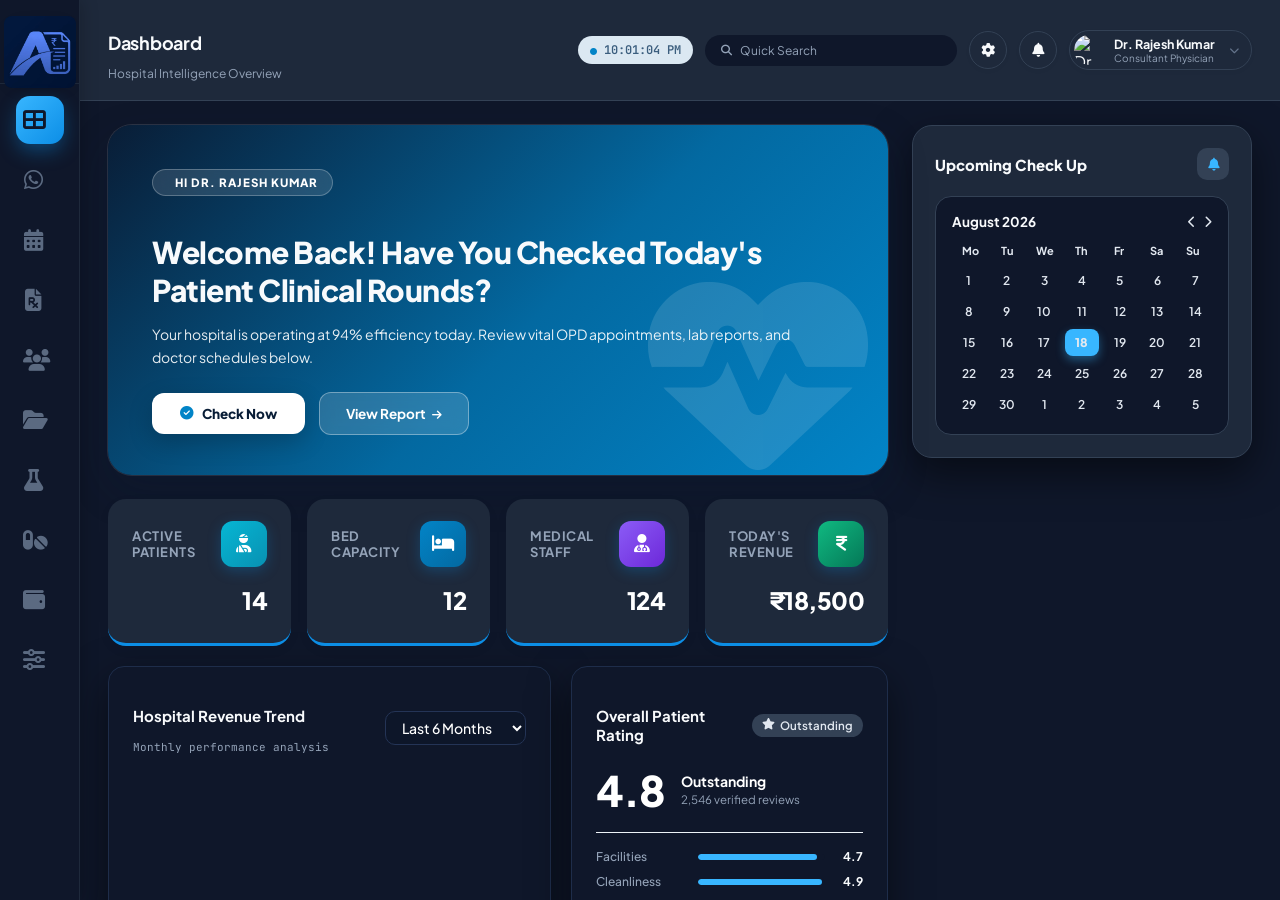
==== commit 1a52fd9b: "Fix slim sidebar logo box layout and add light theme premium card styling" ====
--- a/static/index.html
+++ b/static/index.html
@@ -229,13 +229,9 @@
   <!-- SIDEBAR NAVIGATION                               -->
   <!-- ================================================ -->
   <aside class="sidebar" id="sidebarEl">
-    <div class="brand-header" style="padding: 16px 14px; margin-bottom: 8px; border-bottom: 1px solid rgba(255,255,255,0.08); display: flex; align-items: center; gap: 12px;">
-      <div style="width: 44px; height: 44px; min-width: 44px; border-radius: 12px; background: rgba(255, 255, 255, 0.1); border: 1.5px solid rgba(56, 182, 255, 0.4); padding: 4px; display: flex; align-items: center; justify-content: center; box-shadow: 0 4px 16px rgba(0, 0, 0, 0.3); backdrop-filter: blur(8px);">
-        <img src="./logo.jpg" class="sidebar-logo" style="width: 100% !important; height: 100% !important; object-fit: contain !important; border-radius: 8px;" alt="Logo" id="sidebar-logo" onerror="this.onerror=null;this.src='./logo.jpg'">
-      </div>
-      <div style="text-align: left; overflow: hidden;">
-        <div style="font-size: 15px; font-weight: 800; color: #ffffff; letter-spacing: -0.3px; line-height: 1.2; white-space: nowrap; overflow: hidden; text-overflow: ellipsis;">Arfa Nova</div>
-        <div style="font-size: 10.5px; font-weight: 700; color: #38b6ff; text-transform: uppercase; letter-spacing: 0.8px; white-space: nowrap;">Nexus Healthcare</div>
+    <div class="brand-header" style="padding: 14px 10px; margin-bottom: 8px; border-bottom: 1px solid rgba(255,255,255,0.08); display: flex; align-items: center; justify-content: center;">
+      <div style="width: 48px; height: 48px; min-width: 48px; min-height: 48px; border-radius: 12px; background: rgba(255, 255, 255, 0.08); border: 1.5px solid rgba(56, 182, 255, 0.4); padding: 4px; display: flex; align-items: center; justify-content: center; box-shadow: 0 4px 16px rgba(0, 0, 0, 0.3); backdrop-filter: blur(8px);">
+        <img src="./logo.jpg" class="sidebar-logo" style="width: 100% !important; height: 100% !important; object-fit: contain !important; border-radius: 8px; display: block;" alt="Logo" id="sidebar-logo" onerror="this.onerror=null;this.src='./logo.jpg'">
       </div>
     </div>
 
--- a/static/css/styles.css
+++ b/static/css/styles.css
@@ -4638,11 +4638,32 @@
 }
 
 .brand-header img.sidebar-logo {
+  width: 100% !important;
+  height: 100% !important;
+  object-fit: contain !important;
+  border-radius: 8px !important;
+  display: block !important;
   box-shadow: 0 0 15px rgba(56, 182, 255, 0.4) !important;
   transition: transform 0.3s ease !important;
 }
 
 .brand-header img.sidebar-logo:hover {
-  transform: scale(1.05) rotate(2deg) !important;
-}
-
+  transform: scale(1.08) rotate(2deg) !important;
+}
+
+/* Light Theme Ultra-Premium Cards & Broadcast Studio */
+body:not(.dark-theme) #view-wa_broadcast .card-box {
+  background: #ffffff !important;
+  border: 1px solid #e2e8f0 !important;
+  border-radius: 16px !important;
+  box-shadow: 0 10px 30px rgba(2, 132, 199, 0.06), 0 2px 6px rgba(0, 0, 0, 0.04) !important;
+}
+
+body:not(.dark-theme) #view-wa_broadcast .stat-card {
+  background: #ffffff !important;
+  border: 1px solid #e2e8f0 !important;
+  border-left: 4px solid #25d366 !important;
+  border-radius: 14px !important;
+  box-shadow: 0 6px 18px rgba(0, 0, 0, 0.04) !important;
+}
+
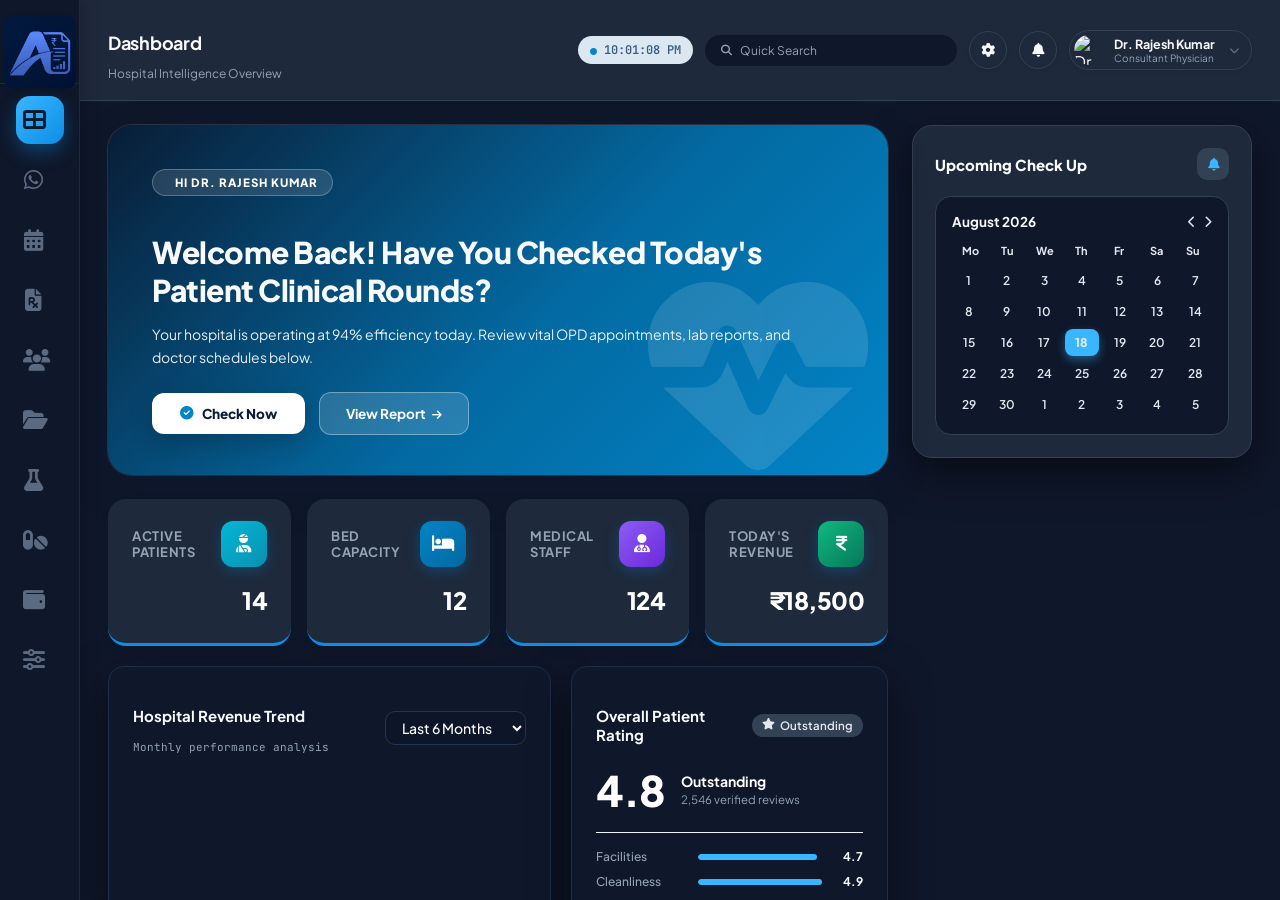
==== commit cdc52dc9: "Fix logo.jpg path resolution for sidebar brand header on localhost" ====
--- a/static/index.html
+++ b/static/index.html
@@ -231,7 +231,7 @@
   <aside class="sidebar" id="sidebarEl">
     <div class="brand-header" style="padding: 14px 10px; margin-bottom: 8px; border-bottom: 1px solid rgba(255,255,255,0.08); display: flex; align-items: center; justify-content: center;">
       <div style="width: 48px; height: 48px; min-width: 48px; min-height: 48px; border-radius: 12px; background: rgba(255, 255, 255, 0.08); border: 1.5px solid rgba(56, 182, 255, 0.4); padding: 4px; display: flex; align-items: center; justify-content: center; box-shadow: 0 4px 16px rgba(0, 0, 0, 0.3); backdrop-filter: blur(8px);">
-        <img src="./logo.jpg" class="sidebar-logo" style="width: 100% !important; height: 100% !important; object-fit: contain !important; border-radius: 8px; display: block;" alt="Logo" id="sidebar-logo" onerror="this.onerror=null;this.src='./logo.jpg'">
+        <img src="logo.jpg" class="sidebar-logo" style="width: 100% !important; height: 100% !important; object-fit: contain !important; border-radius: 8px; display: block;" alt="Logo" id="sidebar-logo" onerror="this.onerror=null;this.src='logo.jpg'">
       </div>
     </div>
 
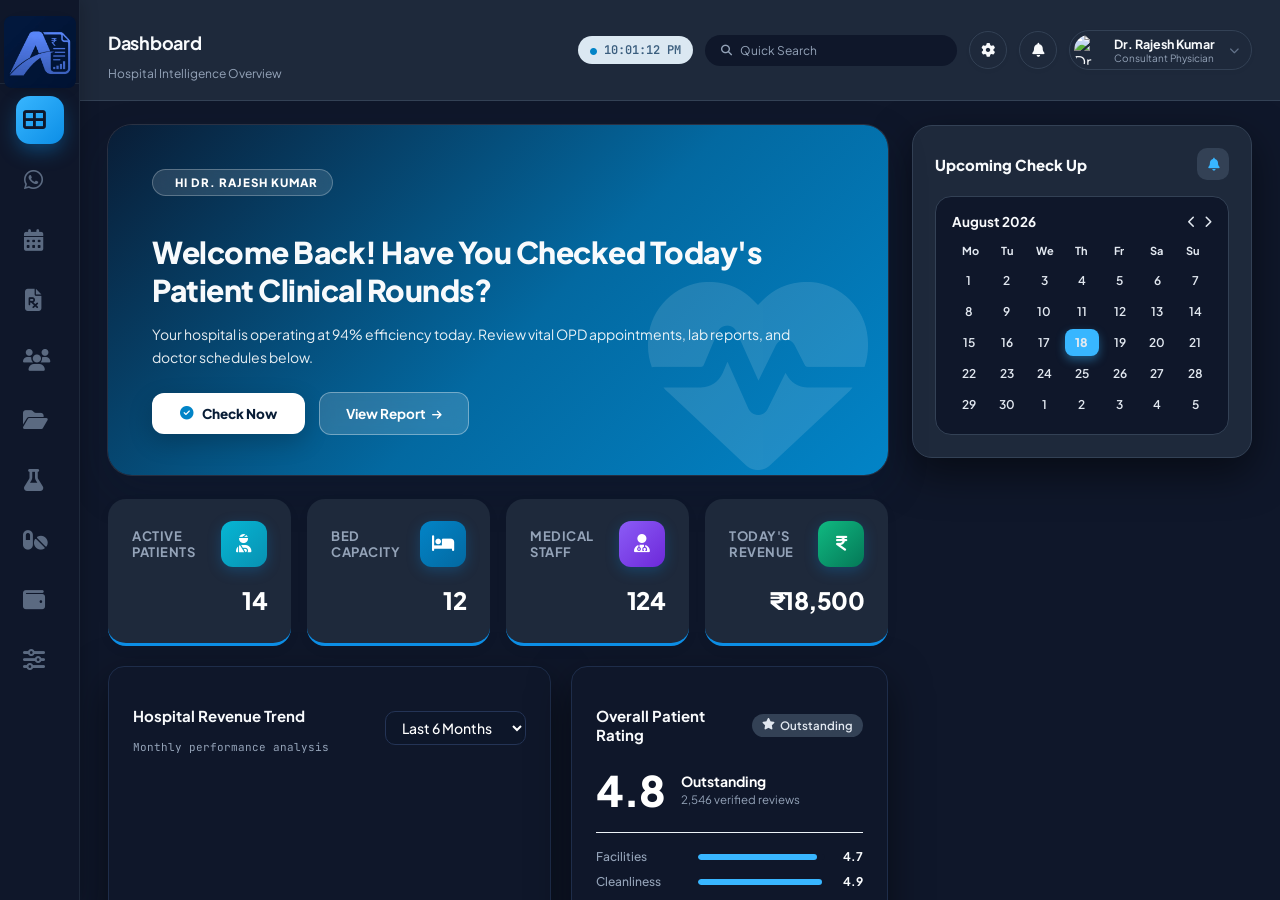
==== commit 2a4844af: "Change WhatsApp Campaign icon to distinct Megaphone Campaign icon fas fa-bullhorn" ====
--- a/static/index.html
+++ b/static/index.html
@@ -231,7 +231,7 @@
   <aside class="sidebar" id="sidebarEl">
     <div class="brand-header" style="padding: 14px 10px; margin-bottom: 8px; border-bottom: 1px solid rgba(255,255,255,0.08); display: flex; align-items: center; justify-content: center;">
       <div style="width: 48px; height: 48px; min-width: 48px; min-height: 48px; border-radius: 12px; background: rgba(255, 255, 255, 0.08); border: 1.5px solid rgba(56, 182, 255, 0.4); padding: 4px; display: flex; align-items: center; justify-content: center; box-shadow: 0 4px 16px rgba(0, 0, 0, 0.3); backdrop-filter: blur(8px);">
-        <img src="logo.jpg" class="sidebar-logo" style="width: 100% !important; height: 100% !important; object-fit: contain !important; border-radius: 8px; display: block;" alt="Logo" id="sidebar-logo" onerror="this.onerror=null;this.src='logo.jpg'">
+        <img src="./logo.jpg" class="sidebar-logo" style="width: 100% !important; height: 100% !important; object-fit: contain !important; border-radius: 8px; display: block;" alt="Logo" id="sidebar-logo" onerror="this.onerror=null;this.src='/static/logo.jpg'">
       </div>
     </div>
 
@@ -248,7 +248,7 @@
         <span class="nav-badge" id="whatsappNavBadge" style="display:none;">0</span>
       </a>
       <a class="nav-item" id="nav-wa_broadcast" onclick="switchView('wa_broadcast')">
-        <i class="fab fa-whatsapp" style="color: #25d366;"></i>
+        <i class="fas fa-bullhorn" style="color: #25d366;"></i>
         WhatsApp Campaign
       </a>
 
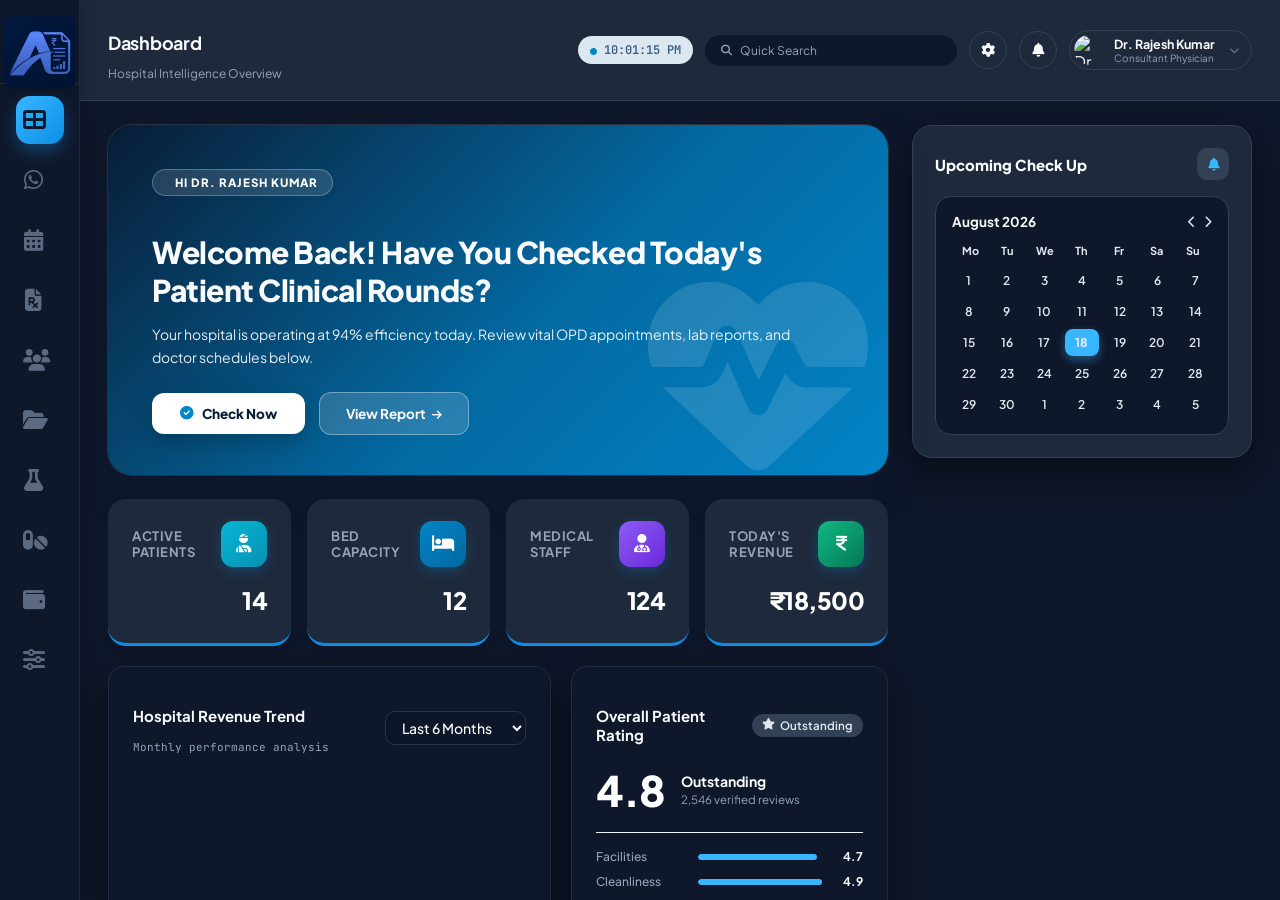
==== commit 40b7afe5: "Redesign WhatsApp Campaign Studio UI to be ultra user-friendly and clean" ====
--- a/static/index.html
+++ b/static/index.html
@@ -646,96 +646,87 @@
       <!-- WHATSAPP BULK CAMPAIGN & ADVERTISEMENT STUDIO -->
       <!-- ============================================ -->
       <section id="view-wa_broadcast" class="view-section">
-        <!-- TOP STATS BAR -->
-        <div style="display: grid; grid-template-columns: repeat(4, 1fr); gap: 16px; margin-bottom: 24px;">
-          <div class="kpi-card" style="padding: 16px 20px;">
-            <div style="display: flex; justify-content: space-between; align-items: center;">
+        <!-- ULTRA-CLEAN ENTERPRISE HEADER WITH STAT BADGES -->
+        <div style="display: flex; justify-content: space-between; align-items: center; margin-bottom: 20px; flex-wrap: wrap; gap: 16px; background: #ffffff; padding: 18px 24px; border-radius: 14px; border: 1px solid #e2e8f0; box-shadow: 0 4px 14px rgba(0,0,0,0.03);">
+          <div>
+            <h1 style="font-size: 20px; font-weight: 800; color: #0f172a; margin: 0; display: flex; align-items: center; gap: 10px;">
+              <i class="fas fa-bullhorn" style="color: #25d366; font-size: 22px;"></i>
+              WhatsApp Campaign Studio
+            </h1>
+            <p style="font-size: 12.5px; color: #64748b; margin: 4px 0 0 0; font-weight: 500;">
+              Auto-Share Poster Flyers & Video Advertisements Directly to Client Mobile Numbers
+            </p>
+          </div>
+
+          <!-- COMPACT STAT PILLS -->
+          <div style="display: flex; align-items: center; gap: 12px; flex-wrap: wrap;">
+            <div style="background: rgba(37, 211, 102, 0.1); border: 1px solid rgba(37, 211, 102, 0.3); padding: 8px 14px; border-radius: 10px; display: flex; align-items: center; gap: 8px;">
+              <i class="fas fa-users" style="color: #25d366; font-size: 14px;"></i>
               <div>
-                <span class="kpi-card-title">Total Target Audience</span>
-                <div class="kpi-card-value" id="waStatTotalClients">0</div>
-                <span class="kpi-card-sub" style="color: #25d366;"><i class="fas fa-check-circle"></i> OPD & WhatsApp Clients</span>
-              </div>
-              <div class="kpi-card-icon lime"><i class="fas fa-users"></i></div>
-            </div>
-          </div>
-          <div class="kpi-card" style="padding: 16px 20px;">
-            <div style="display: flex; justify-content: space-between; align-items: center;">
+                <div style="font-size: 10px; color: #166534; font-weight: 800; text-transform: uppercase;">Total Audience</div>
+                <div style="font-size: 15px; font-weight: 800; color: #0f172a;" id="waStatTotalClients">0</div>
+              </div>
+            </div>
+            <div style="background: rgba(2, 132, 199, 0.1); border: 1px solid rgba(2, 132, 199, 0.3); padding: 8px 14px; border-radius: 10px; display: flex; align-items: center; gap: 8px;">
+              <i class="fas fa-calendar-check" style="color: #0284c7; font-size: 14px;"></i>
               <div>
-                <span class="kpi-card-title">OPD Reservations</span>
-                <div class="kpi-card-value" id="waStatOpdClients">0</div>
-                <span class="kpi-card-sub">OPD Patient Records</span>
-              </div>
-              <div class="kpi-card-icon blue"><i class="fas fa-calendar-check"></i></div>
-            </div>
-          </div>
-          <div class="kpi-card" style="padding: 16px 20px;">
-            <div style="display: flex; justify-content: space-between; align-items: center;">
+                <div style="font-size: 10px; color: #075985; font-weight: 800; text-transform: uppercase;">OPD Patients</div>
+                <div style="font-size: 15px; font-weight: 800; color: #0f172a;" id="waStatOpdClients">0</div>
+              </div>
+            </div>
+            <div style="background: rgba(147, 51, 234, 0.1); border: 1px solid rgba(147, 51, 234, 0.3); padding: 8px 14px; border-radius: 10px; display: flex; align-items: center; gap: 8px;">
+              <i class="fas fa-paper-plane" style="color: #9333ea; font-size: 14px;"></i>
               <div>
-                <span class="kpi-card-title">WhatsApp Patients</span>
-                <div class="kpi-card-value" id="waStatWaClients">0</div>
-                <span class="kpi-card-sub" style="color: #25d366;">WhatsApp Bookings</span>
-              </div>
-              <div class="kpi-card-icon emerald"><i class="fab fa-whatsapp"></i></div>
-            </div>
-          </div>
-          <div class="kpi-card" style="padding: 16px 20px;">
-            <div style="display: flex; justify-content: space-between; align-items: center;">
-              <div>
-                <span class="kpi-card-title">Selected for Dispatch</span>
-                <div class="kpi-card-value" id="waSelectedCount" style="color: #25d366;">0</div>
-                <span class="kpi-card-sub">Ready to Auto-Share</span>
-              </div>
-              <div class="kpi-card-icon purple"><i class="fas fa-paper-plane"></i></div>
+                <div style="font-size: 10px; color: #6b21a8; font-weight: 800; text-transform: uppercase;">Ready to Share</div>
+                <div style="font-size: 15px; font-weight: 800; color: #25d366;" id="waSelectedCount">0</div>
+              </div>
             </div>
           </div>
         </div>
 
         <!-- MAIN CAMPAIGN WORKSPACE GRID -->
-        <div style="display: grid; grid-template-columns: 1.1fr 1fr; gap: 24px;">
+        <div style="display: grid; grid-template-columns: 1fr 1fr; gap: 24px;">
 
           <!-- LEFT COLUMN: ADVERTISEMENT & MEDIA BUILDER -->
-          <div class="card-box" style="padding: 24px;">
-            <h2 style="font-size: 16px; font-weight: 700; margin-bottom: 18px; display: flex; align-items: center; gap: 10px;">
-              <i class="fab fa-whatsapp" style="color: #25d366; font-size: 22px;"></i>
-              Create WhatsApp Advertisement Campaign
+          <div class="card-box" style="padding: 24px; background: #ffffff; border-radius: 14px; border: 1px solid #e2e8f0; box-shadow: 0 6px 18px rgba(0,0,0,0.04);">
+            <h2 style="font-size: 15px; font-weight: 800; color: #0f172a; margin-bottom: 18px; display: flex; align-items: center; gap: 10px; border-bottom: 1px solid #e2e8f0; padding-bottom: 12px;">
+              <i class="fas fa-edit" style="color: #25d366; font-size: 18px;"></i>
+              Create Campaign Message
             </h2>
 
-            <!-- 1. Campaign Name -->
+            <!-- 1. Campaign Title -->
             <div style="margin-bottom: 16px;">
-              <label style="font-size: 11px; font-weight: 700; text-transform: uppercase; letter-spacing: 0.5px; margin-bottom: 6px; display: block;">CAMPAIGN TITLE</label>
-              <input type="text" id="waCampaignTitle" value="Special Healthcare Offer & Consultation Discount" class="form-control" placeholder="e.g. Free Eye Checkup Offer..." style="border-radius: 8px; height: 42px;">
+              <label style="font-size: 11px; font-weight: 800; color: #475569; text-transform: uppercase; letter-spacing: 0.5px; margin-bottom: 6px; display: block;">CAMPAIGN TITLE</label>
+              <input type="text" id="waCampaignTitle" value="Special Healthcare Offer & Consultation Discount" class="form-control" placeholder="e.g. Free Eye Checkup Offer..." style="border-radius: 8px; height: 42px; font-weight: 600; border: 1px solid #cbd5e1;">
             </div>
 
             <!-- 2. Message Editor & Variable Chips -->
             <div style="margin-bottom: 20px;">
               <div style="display: flex; justify-content: space-between; align-items: center; margin-bottom: 6px;">
-                <label style="font-size: 11px; font-weight: 700; text-transform: uppercase; letter-spacing: 0.5px; margin: 0;">CAMPAIGN MESSAGE TEXT</label>
+                <label style="font-size: 11px; font-weight: 800; color: #475569; text-transform: uppercase; letter-spacing: 0.5px; margin: 0;">CAMPAIGN MESSAGE TEXT</label>
                 <div style="display: flex; gap: 6px;">
-                  <button type="button" onclick="insertWaTemplateTag('{name}')" style="background: #e2e8f0; border: none; padding: 2px 6px; border-radius: 4px; font-size: 10px; font-weight: 700; cursor: pointer;">+{name}</button>
-                  <button type="button" onclick="insertWaTemplateTag('{doctor}')" style="background: #e2e8f0; border: none; padding: 2px 6px; border-radius: 4px; font-size: 10px; font-weight: 700; cursor: pointer;">+{doctor}</button>
-                  <button type="button" onclick="insertWaTemplateTag('{hospital}')" style="background: #e2e8f0; border: none; padding: 2px 6px; border-radius: 4px; font-size: 10px; font-weight: 700; cursor: pointer;">+{hospital}</button>
-                </div>
-              </div>
-              <textarea id="waCampaignMsg" rows="5" class="form-control" placeholder="Type your WhatsApp message..." style="border-radius: 8px; font-family: inherit; font-size: 13px; padding: 12px;">Hello {name}! 🌟
+                  <button type="button" onclick="insertWaTemplateTag('{name}')" style="background: #f1f5f9; border: 1px solid #cbd5e1; padding: 3px 8px; border-radius: 6px; font-size: 11px; font-weight: 700; cursor: pointer; color: #0f172a;">+{name}</button>
+                  <button type="button" onclick="insertWaTemplateTag('{doctor}')" style="background: #f1f5f9; border: 1px solid #cbd5e1; padding: 3px 8px; border-radius: 6px; font-size: 11px; font-weight: 700; cursor: pointer; color: #0f172a;">+{doctor}</button>
+                  <button type="button" onclick="insertWaTemplateTag('{hospital}')" style="background: #f1f5f9; border: 1px solid #cbd5e1; padding: 3px 8px; border-radius: 6px; font-size: 11px; font-weight: 700; cursor: pointer; color: #0f172a;">+{hospital}</button>
+                </div>
+              </div>
+              <textarea id="waCampaignMsg" rows="5" class="form-control" placeholder="Type your WhatsApp message..." style="border-radius: 10px; font-family: inherit; font-size: 13.5px; padding: 12px; border: 1px solid #cbd5e1; font-weight: 500; line-height: 1.5;">Hello {name}! 🌟
 
 We are pleased to announce our Special Health Checkup & OPD Consultation offer at {hospital}.
 
-Book your priority appointment today with {doctor}!
-
-📞 Call / WhatsApp: +91 98765 43210
-📍 Location: AuraCare Nexus Hospital, Main Campus</textarea>
+Book your priority appointment today with {doctor}!</textarea>
             </div>
 
             <!-- 3. Poster Image & Video Upload Section -->
             <div style="display: grid; grid-template-columns: 1fr 1fr; gap: 16px; margin-bottom: 20px;">
               
               <!-- Poster Upload Box -->
-              <div style="border: 2px dashed #cbd5e1; border-radius: 10px; padding: 16px; text-align: center; position: relative;">
+              <div style="border: 2px dashed #cbd5e1; border-radius: 12px; padding: 16px; text-align: center; position: relative; background: #f8fafc;">
                 <i class="far fa-image" style="font-size: 28px; color: #25d366; margin-bottom: 8px; display: block;"></i>
-                <div style="font-size: 12px; font-weight: 700; margin-bottom: 4px;">Upload Poster Image</div>
+                <div style="font-size: 12px; font-weight: 800; color: #0f172a; margin-bottom: 2px;">Upload Poster Flyer</div>
                 <div style="font-size: 10px; color: #64748b; margin-bottom: 10px;">PNG, JPG, WEBP</div>
                 <input type="file" id="waPosterFile" accept="image/*" onchange="previewWaPosterFile(event)" style="display: none;">
-                <button type="button" onclick="document.getElementById('waPosterFile').click()" style="background: #f1f5f9; border: 1px solid #cbd5e1; border-radius: 6px; padding: 6px 12px; font-size: 11px; font-weight: 700; cursor: pointer;">
+                <button type="button" onclick="document.getElementById('waPosterFile').click()" style="background: #ffffff; border: 1px solid #cbd5e1; border-radius: 8px; padding: 6px 14px; font-size: 11px; font-weight: 800; cursor: pointer; color: #0f172a; box-shadow: 0 2px 4px rgba(0,0,0,0.05);">
                   Browse Poster
                 </button>
 
@@ -750,19 +741,19 @@
               </div>
 
               <!-- Video Upload Box -->
-              <div style="border: 2px dashed #cbd5e1; border-radius: 10px; padding: 16px; text-align: center; position: relative;">
+              <div style="border: 2px dashed #cbd5e1; border-radius: 12px; padding: 16px; text-align: center; position: relative; background: #f8fafc;">
                 <i class="fas fa-file-video" style="font-size: 28px; color: #0284c7; margin-bottom: 8px; display: block;"></i>
-                <div style="font-size: 12px; font-weight: 700; margin-bottom: 4px;">Upload Promo Video</div>
+                <div style="font-size: 12px; font-weight: 800; color: #0f172a; margin-bottom: 2px;">Upload Promo Video</div>
                 <div style="font-size: 10px; color: #64748b; margin-bottom: 10px;">MP4, WEBM</div>
                 <input type="file" id="waVideoFile" accept="video/*" onchange="previewWaVideoFile(event)" style="display: none;">
-                <button type="button" onclick="document.getElementById('waVideoFile').click()" style="background: #f1f5f9; border: 1px solid #cbd5e1; border-radius: 6px; padding: 6px 12px; font-size: 11px; font-weight: 700; cursor: pointer;">
+                <button type="button" onclick="document.getElementById('waVideoFile').click()" style="background: #ffffff; border: 1px solid #cbd5e1; border-radius: 8px; padding: 6px 14px; font-size: 11px; font-weight: 800; cursor: pointer; color: #0f172a; box-shadow: 0 2px 4px rgba(0,0,0,0.05);">
                   Browse Video
                 </button>
 
                 <!-- Video Live Preview Box -->
                 <div id="waVideoPreviewContainer" style="display: none; margin-top: 12px; text-align: left;">
                   <div style="position: relative; border-radius: 8px; overflow: hidden; background: #0f172a;">
-                    <video id="waVideoPlayer" controls style="width: 100%; height: 110px; object-fit: contain; display: block;"></video>
+                    <video id="waVideoPreviewPlayer" controls style="width: 100%; max-height: 120px; display: block;"></video>
                     <button type="button" onclick="removeWaVideo()" style="position: absolute; top: 6px; right: 6px; background: rgba(239, 68, 68, 0.9); color: #fff; border: none; width: 22px; height: 22px; border-radius: 50%; cursor: pointer; font-size: 11px; font-weight: 700; display: flex; align-items: center; justify-content: center; z-index: 10;">✕</button>
                   </div>
                   <div id="waVideoFileName" style="font-size: 10px; color: #0284c7; font-weight: 600; margin-top: 4px; overflow: hidden; text-overflow: ellipsis; white-space: nowrap;"></div>
@@ -771,37 +762,24 @@
 
             </div>
 
-            <!-- LOCALHOST POPUP PERMISSION ALERT -->
-            <div style="background: rgba(245, 158, 11, 0.1); border: 1px solid rgba(245, 158, 11, 0.4); border-radius: 8px; padding: 10px 14px; margin-bottom: 12px; font-size: 11.5px; color: #92400e;">
-              <div style="font-weight: 800; display: flex; align-items: center; gap: 6px; margin-bottom: 4px; color: #b45309;">
-                <i class="fas fa-exclamation-triangle"></i> LOCALHOST CHROME POPUP SETTING (IMPORTANT):
-              </div>
-              <div>
-                Localhost-la run pannumbodhu Chrome 1st client tab-ah mattum dhaan open pannum (security blocker). All clients auto-open aaga: Chrome URL bar-la top right-la irukkura <b>"Pop-up blocked" (🚫)</b> icon-ah click panni <b>"Always allow pop-ups from http://localhost:8080"</b> select pannunga!
-              </div>
-            </div>
-
-            <!-- DISPATCH MODE SELECTOR -->
-            <div style="margin-bottom: 12px; background: rgba(37, 211, 102, 0.08); padding: 12px 16px; border-radius: 10px; border: 1.5px solid #25d366;">
-              <label style="font-size: 11.5px; font-weight: 800; color: #166534; display: block; margin-bottom: 8px;">DISPATCH TARGET CHANNEL</label>
-              <div style="display: flex; gap: 16px; font-size: 13px; font-weight: 700; color: #0f172a; flex-wrap: wrap;">
-                <label style="display: flex; align-items: center; gap: 8px; cursor: pointer; background: #ffffff; padding: 6px 14px; border-radius: 6px; border: 1.5px solid #25d366; box-shadow: 0 2px 6px rgba(37,211,102,0.2);">
+            <!-- DISPATCH TARGET CHANNEL SELECTOR -->
+            <div style="margin-bottom: 18px; background: rgba(37, 211, 102, 0.08); padding: 14px 16px; border-radius: 12px; border: 1.5px solid #25d366;">
+              <label style="font-size: 11px; font-weight: 800; color: #166534; display: block; margin-bottom: 8px;">DISPATCH CHANNEL</label>
+              <div style="display: flex; gap: 14px; font-size: 13px; font-weight: 700; color: #0f172a; flex-wrap: wrap;">
+                <label style="display: flex; align-items: center; gap: 8px; cursor: pointer; background: #ffffff; padding: 8px 14px; border-radius: 8px; border: 1.5px solid #25d366; box-shadow: 0 2px 6px rgba(37,211,102,0.2);">
                   <input type="radio" name="waDispatchMode" value="web" checked style="accent-color: #25d366; transform: scale(1.2);">
-                  <span style="color: #15803d; font-weight: 800;">📱 WhatsApp Web / App (100% Real Phone Instant Delivery)</span>
+                  <span style="color: #15803d; font-weight: 800;">📱 WhatsApp Web / App (100% Real Phone Delivery)</span>
                 </label>
-                <label style="display: flex; align-items: center; gap: 8px; cursor: pointer; background: #ffffff; padding: 6px 14px; border-radius: 6px; border: 1px solid #cbd5e1;">
+                <label style="display: flex; align-items: center; gap: 8px; cursor: pointer; background: #ffffff; padding: 8px 14px; border-radius: 8px; border: 1px solid #cbd5e1;">
                   <input type="radio" name="waDispatchMode" value="api" style="accent-color: #25d366; transform: scale(1.2);">
-                  <span>🌐 Server Cloud API (Meta Sandbox Developer Mode)</span>
+                  <span>🌐 Server Cloud API (Meta Sandbox)</span>
                 </label>
               </div>
-              <div style="font-size: 11px; color: #15803d; margin-top: 8px; font-weight: 700; display: flex; align-items: center; gap: 6px;">
-                <i class="fas fa-check-circle" style="color: #25d366;"></i> Recommended: WhatsApp Web mode guarantees 100% real delivery of text, poster flyer links & video links directly to any mobile number!
-              </div>
             </div>
 
             <!-- ONE-CLICK AUTO SHARE TO ALL BUTTON -->
-            <button type="button" id="waBroadcastBtn" onclick="startWhatsAppAutoShareBroadcast()" style="background: linear-gradient(135deg, #25d366, #128c7e) !important; color: #ffffff !important; border: none !important; border-radius: 10px !important; height: 52px !important; width: 100% !important; font-weight: 800 !important; font-size: 15px !important; letter-spacing: 0.5px !important; cursor: pointer !important; text-transform: uppercase !important; box-shadow: 0 8px 24px rgba(37, 211, 102, 0.35) !important; display: flex; align-items: center; justify-content: center; gap: 10px; transition: transform 0.2s ease;">
-              <i class="fab fa-whatsapp" style="font-size: 22px;"></i>
+            <button type="button" id="waBroadcastBtn" onclick="startWhatsAppAutoShareBroadcast()" style="background: linear-gradient(135deg, #25d366, #128c7e) !important; color: #ffffff !important; border: none !important; border-radius: 12px !important; height: 54px !important; width: 100% !important; font-weight: 800 !important; font-size: 15px !important; letter-spacing: 0.5px !important; cursor: pointer !important; text-transform: uppercase !important; box-shadow: 0 8px 24px rgba(37, 211, 102, 0.35) !important; display: flex; align-items: center; justify-content: center; gap: 10px; transition: transform 0.2s ease;">
+              <i class="fab fa-whatsapp" style="font-size: 24px;"></i>
               AUTO SHARE ADVERTISEMENT TO ALL CLIENTS
             </button>
           </div>
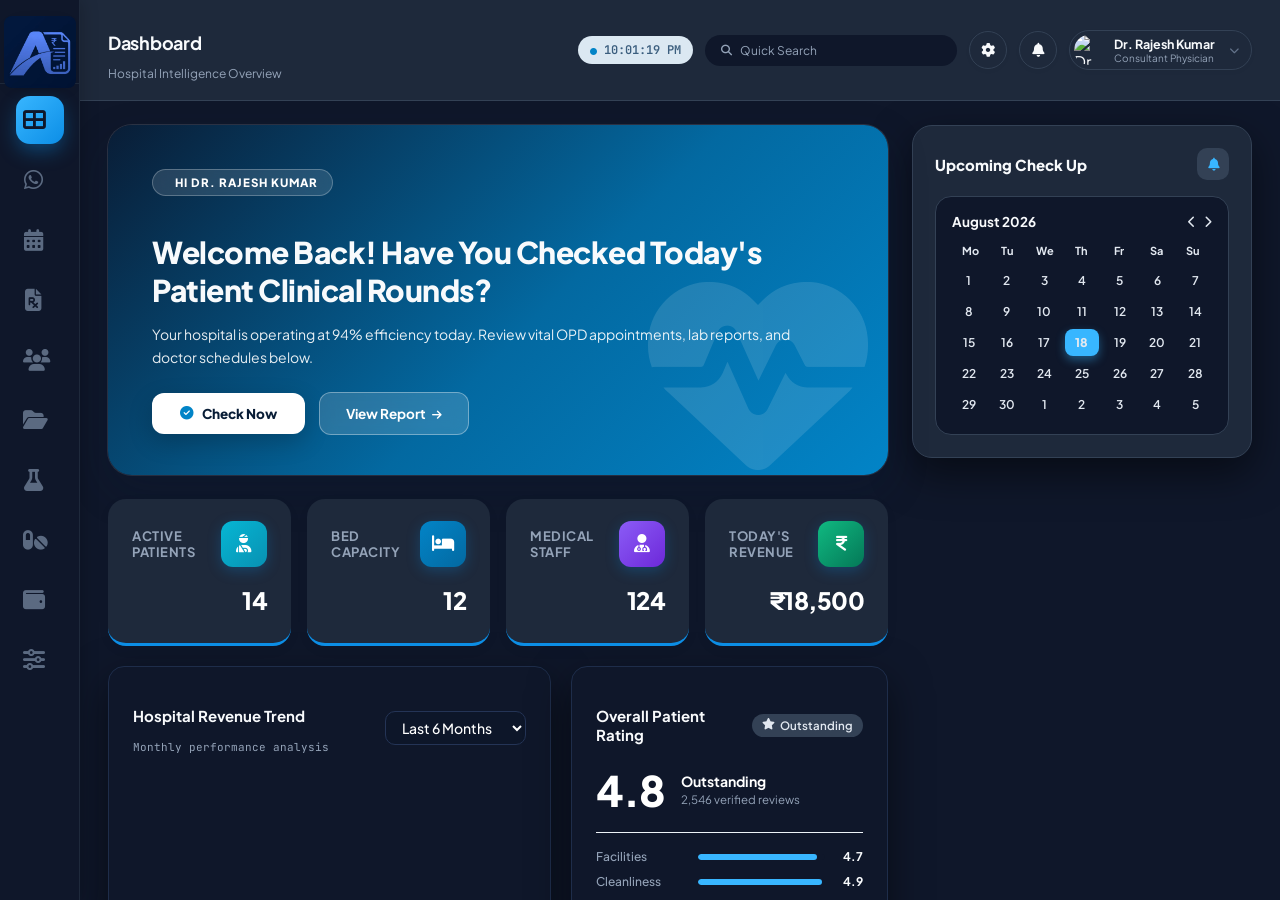
==== commit af0ac556: "Master-grade single header redesign and scroll table fix for WhatsApp Campaign Studio" ====
--- a/static/index.html
+++ b/static/index.html
@@ -646,71 +646,71 @@
       <!-- WHATSAPP BULK CAMPAIGN & ADVERTISEMENT STUDIO -->
       <!-- ============================================ -->
       <section id="view-wa_broadcast" class="view-section">
-        <!-- ULTRA-CLEAN ENTERPRISE HEADER WITH STAT BADGES -->
-        <div style="display: flex; justify-content: space-between; align-items: center; margin-bottom: 20px; flex-wrap: wrap; gap: 16px; background: #ffffff; padding: 18px 24px; border-radius: 14px; border: 1px solid #e2e8f0; box-shadow: 0 4px 14px rgba(0,0,0,0.03);">
+        <!-- SINGLE ELEGANT ENTERPRISE HEADER WITH STAT BADGES -->
+        <div style="display: flex; justify-content: space-between; align-items: center; margin-bottom: 16px; flex-wrap: wrap; gap: 12px; background: #ffffff; padding: 14px 20px; border-radius: 12px; border: 1px solid #e2e8f0; box-shadow: 0 4px 12px rgba(0,0,0,0.03);">
           <div>
-            <h1 style="font-size: 20px; font-weight: 800; color: #0f172a; margin: 0; display: flex; align-items: center; gap: 10px;">
-              <i class="fas fa-bullhorn" style="color: #25d366; font-size: 22px;"></i>
+            <h1 style="font-size: 18px; font-weight: 800; color: #0f172a; margin: 0; display: flex; align-items: center; gap: 8px;">
+              <i class="fas fa-bullhorn" style="color: #25d366; font-size: 20px;"></i>
               WhatsApp Campaign Studio
             </h1>
-            <p style="font-size: 12.5px; color: #64748b; margin: 4px 0 0 0; font-weight: 500;">
+            <p style="font-size: 12px; color: #64748b; margin: 2px 0 0 0; font-weight: 500;">
               Auto-Share Poster Flyers & Video Advertisements Directly to Client Mobile Numbers
             </p>
           </div>
 
           <!-- COMPACT STAT PILLS -->
-          <div style="display: flex; align-items: center; gap: 12px; flex-wrap: wrap;">
-            <div style="background: rgba(37, 211, 102, 0.1); border: 1px solid rgba(37, 211, 102, 0.3); padding: 8px 14px; border-radius: 10px; display: flex; align-items: center; gap: 8px;">
-              <i class="fas fa-users" style="color: #25d366; font-size: 14px;"></i>
+          <div style="display: flex; align-items: center; gap: 10px; flex-wrap: wrap;">
+            <div style="background: rgba(37, 211, 102, 0.1); border: 1px solid rgba(37, 211, 102, 0.3); padding: 6px 12px; border-radius: 8px; display: flex; align-items: center; gap: 8px;">
+              <i class="fas fa-users" style="color: #25d366; font-size: 13px;"></i>
               <div>
-                <div style="font-size: 10px; color: #166534; font-weight: 800; text-transform: uppercase;">Total Audience</div>
-                <div style="font-size: 15px; font-weight: 800; color: #0f172a;" id="waStatTotalClients">0</div>
-              </div>
-            </div>
-            <div style="background: rgba(2, 132, 199, 0.1); border: 1px solid rgba(2, 132, 199, 0.3); padding: 8px 14px; border-radius: 10px; display: flex; align-items: center; gap: 8px;">
-              <i class="fas fa-calendar-check" style="color: #0284c7; font-size: 14px;"></i>
+                <div style="font-size: 9.5px; color: #166534; font-weight: 800; text-transform: uppercase;">Total Audience</div>
+                <div style="font-size: 14px; font-weight: 800; color: #0f172a;" id="waStatTotalClients">0</div>
+              </div>
+            </div>
+            <div style="background: rgba(2, 132, 199, 0.1); border: 1px solid rgba(2, 132, 199, 0.3); padding: 6px 12px; border-radius: 8px; display: flex; align-items: center; gap: 8px;">
+              <i class="fas fa-calendar-check" style="color: #0284c7; font-size: 13px;"></i>
               <div>
-                <div style="font-size: 10px; color: #075985; font-weight: 800; text-transform: uppercase;">OPD Patients</div>
-                <div style="font-size: 15px; font-weight: 800; color: #0f172a;" id="waStatOpdClients">0</div>
-              </div>
-            </div>
-            <div style="background: rgba(147, 51, 234, 0.1); border: 1px solid rgba(147, 51, 234, 0.3); padding: 8px 14px; border-radius: 10px; display: flex; align-items: center; gap: 8px;">
-              <i class="fas fa-paper-plane" style="color: #9333ea; font-size: 14px;"></i>
+                <div style="font-size: 9.5px; color: #075985; font-weight: 800; text-transform: uppercase;">OPD Patients</div>
+                <div style="font-size: 14px; font-weight: 800; color: #0f172a;" id="waStatOpdClients">0</div>
+              </div>
+            </div>
+            <div style="background: rgba(147, 51, 234, 0.1); border: 1px solid rgba(147, 51, 234, 0.3); padding: 6px 12px; border-radius: 8px; display: flex; align-items: center; gap: 8px;">
+              <i class="fas fa-paper-plane" style="color: #9333ea; font-size: 13px;"></i>
               <div>
-                <div style="font-size: 10px; color: #6b21a8; font-weight: 800; text-transform: uppercase;">Ready to Share</div>
-                <div style="font-size: 15px; font-weight: 800; color: #25d366;" id="waSelectedCount">0</div>
+                <div style="font-size: 9.5px; color: #6b21a8; font-weight: 800; text-transform: uppercase;">Ready to Share</div>
+                <div style="font-size: 14px; font-weight: 800; color: #25d366;" id="waSelectedCount">0</div>
               </div>
             </div>
           </div>
         </div>
 
         <!-- MAIN CAMPAIGN WORKSPACE GRID -->
-        <div style="display: grid; grid-template-columns: 1fr 1fr; gap: 24px;">
+        <div style="display: grid; grid-template-columns: 1fr 1.05fr; gap: 20px;">
 
           <!-- LEFT COLUMN: ADVERTISEMENT & MEDIA BUILDER -->
-          <div class="card-box" style="padding: 24px; background: #ffffff; border-radius: 14px; border: 1px solid #e2e8f0; box-shadow: 0 6px 18px rgba(0,0,0,0.04);">
-            <h2 style="font-size: 15px; font-weight: 800; color: #0f172a; margin-bottom: 18px; display: flex; align-items: center; gap: 10px; border-bottom: 1px solid #e2e8f0; padding-bottom: 12px;">
-              <i class="fas fa-edit" style="color: #25d366; font-size: 18px;"></i>
-              Create Campaign Message
+          <div class="card-box" style="padding: 20px; background: #ffffff; border-radius: 12px; border: 1px solid #e2e8f0; box-shadow: 0 4px 14px rgba(0,0,0,0.03);">
+            <h2 style="font-size: 14px; font-weight: 800; color: #0f172a; margin-bottom: 14px; display: flex; align-items: center; gap: 8px; border-bottom: 1px solid #e2e8f0; padding-bottom: 8px;">
+              <i class="fas fa-pen" style="color: #25d366; font-size: 16px;"></i>
+              Campaign Message & Media
             </h2>
 
             <!-- 1. Campaign Title -->
-            <div style="margin-bottom: 16px;">
-              <label style="font-size: 11px; font-weight: 800; color: #475569; text-transform: uppercase; letter-spacing: 0.5px; margin-bottom: 6px; display: block;">CAMPAIGN TITLE</label>
-              <input type="text" id="waCampaignTitle" value="Special Healthcare Offer & Consultation Discount" class="form-control" placeholder="e.g. Free Eye Checkup Offer..." style="border-radius: 8px; height: 42px; font-weight: 600; border: 1px solid #cbd5e1;">
+            <div style="margin-bottom: 12px;">
+              <label style="font-size: 11px; font-weight: 800; color: #475569; text-transform: uppercase; letter-spacing: 0.5px; margin-bottom: 4px; display: block;">CAMPAIGN TITLE</label>
+              <input type="text" id="waCampaignTitle" value="Special Healthcare Offer & Consultation Discount" class="form-control" placeholder="e.g. Free Eye Checkup Offer..." style="border-radius: 6px; height: 38px; font-weight: 600; border: 1px solid #cbd5e1; font-size: 13px;">
             </div>
 
             <!-- 2. Message Editor & Variable Chips -->
-            <div style="margin-bottom: 20px;">
-              <div style="display: flex; justify-content: space-between; align-items: center; margin-bottom: 6px;">
-                <label style="font-size: 11px; font-weight: 800; color: #475569; text-transform: uppercase; letter-spacing: 0.5px; margin: 0;">CAMPAIGN MESSAGE TEXT</label>
-                <div style="display: flex; gap: 6px;">
-                  <button type="button" onclick="insertWaTemplateTag('{name}')" style="background: #f1f5f9; border: 1px solid #cbd5e1; padding: 3px 8px; border-radius: 6px; font-size: 11px; font-weight: 700; cursor: pointer; color: #0f172a;">+{name}</button>
-                  <button type="button" onclick="insertWaTemplateTag('{doctor}')" style="background: #f1f5f9; border: 1px solid #cbd5e1; padding: 3px 8px; border-radius: 6px; font-size: 11px; font-weight: 700; cursor: pointer; color: #0f172a;">+{doctor}</button>
-                  <button type="button" onclick="insertWaTemplateTag('{hospital}')" style="background: #f1f5f9; border: 1px solid #cbd5e1; padding: 3px 8px; border-radius: 6px; font-size: 11px; font-weight: 700; cursor: pointer; color: #0f172a;">+{hospital}</button>
-                </div>
-              </div>
-              <textarea id="waCampaignMsg" rows="5" class="form-control" placeholder="Type your WhatsApp message..." style="border-radius: 10px; font-family: inherit; font-size: 13.5px; padding: 12px; border: 1px solid #cbd5e1; font-weight: 500; line-height: 1.5;">Hello {name}! 🌟
+            <div style="margin-bottom: 14px;">
+              <div style="display: flex; justify-content: space-between; align-items: center; margin-bottom: 4px;">
+                <label style="font-size: 11px; font-weight: 800; color: #475569; text-transform: uppercase; letter-spacing: 0.5px; margin: 0;">MESSAGE TEXT</label>
+                <div style="display: flex; gap: 4px;">
+                  <button type="button" onclick="insertWaTemplateTag('{name}')" style="background: #f1f5f9; border: 1px solid #cbd5e1; padding: 2px 6px; border-radius: 4px; font-size: 10px; font-weight: 700; cursor: pointer; color: #0f172a;">+{name}</button>
+                  <button type="button" onclick="insertWaTemplateTag('{doctor}')" style="background: #f1f5f9; border: 1px solid #cbd5e1; padding: 2px 6px; border-radius: 4px; font-size: 10px; font-weight: 700; cursor: pointer; color: #0f172a;">+{doctor}</button>
+                  <button type="button" onclick="insertWaTemplateTag('{hospital}')" style="background: #f1f5f9; border: 1px solid #cbd5e1; padding: 2px 6px; border-radius: 4px; font-size: 10px; font-weight: 700; cursor: pointer; color: #0f172a;">+{hospital}</button>
+                </div>
+              </div>
+              <textarea id="waCampaignMsg" rows="4" class="form-control" placeholder="Type your WhatsApp message..." style="border-radius: 8px; font-family: inherit; font-size: 13px; padding: 10px; border: 1px solid #cbd5e1; font-weight: 500; line-height: 1.4;">Hello {name}! 🌟
 
 We are pleased to announce our Special Health Checkup & OPD Consultation offer at {hospital}.
 
@@ -718,118 +718,123 @@
             </div>
 
             <!-- 3. Poster Image & Video Upload Section -->
-            <div style="display: grid; grid-template-columns: 1fr 1fr; gap: 16px; margin-bottom: 20px;">
+            <div style="display: grid; grid-template-columns: 1fr 1fr; gap: 12px; margin-bottom: 14px;">
               
               <!-- Poster Upload Box -->
-              <div style="border: 2px dashed #cbd5e1; border-radius: 12px; padding: 16px; text-align: center; position: relative; background: #f8fafc;">
-                <i class="far fa-image" style="font-size: 28px; color: #25d366; margin-bottom: 8px; display: block;"></i>
-                <div style="font-size: 12px; font-weight: 800; color: #0f172a; margin-bottom: 2px;">Upload Poster Flyer</div>
-                <div style="font-size: 10px; color: #64748b; margin-bottom: 10px;">PNG, JPG, WEBP</div>
+              <div style="border: 1.5px dashed #cbd5e1; border-radius: 10px; padding: 12px; text-align: center; position: relative; background: #f8fafc;">
+                <i class="far fa-image" style="font-size: 24px; color: #25d366; margin-bottom: 4px; display: block;"></i>
+                <div style="font-size: 11px; font-weight: 800; color: #0f172a; margin-bottom: 2px;">Upload Poster Flyer</div>
+                <div style="font-size: 9.5px; color: #64748b; margin-bottom: 8px;">PNG, JPG, WEBP</div>
                 <input type="file" id="waPosterFile" accept="image/*" onchange="previewWaPosterFile(event)" style="display: none;">
-                <button type="button" onclick="document.getElementById('waPosterFile').click()" style="background: #ffffff; border: 1px solid #cbd5e1; border-radius: 8px; padding: 6px 14px; font-size: 11px; font-weight: 800; cursor: pointer; color: #0f172a; box-shadow: 0 2px 4px rgba(0,0,0,0.05);">
+                <button type="button" onclick="document.getElementById('waPosterFile').click()" style="background: #ffffff; border: 1px solid #cbd5e1; border-radius: 6px; padding: 4px 10px; font-size: 10.5px; font-weight: 800; cursor: pointer; color: #0f172a; box-shadow: 0 1px 3px rgba(0,0,0,0.05);">
                   Browse Poster
                 </button>
 
                 <!-- Poster Live Preview Box -->
-                <div id="waPosterPreviewContainer" style="display: none; margin-top: 12px; text-align: left;">
-                  <div style="position: relative; border-radius: 8px; overflow: hidden; max-height: 120px; background: #0f172a;">
-                    <img id="waPosterPreviewImg" src="" style="width: 100%; height: 120px; object-fit: cover; display: block;">
-                    <button type="button" onclick="removeWaPoster()" style="position: absolute; top: 6px; right: 6px; background: rgba(239, 68, 68, 0.9); color: #fff; border: none; width: 22px; height: 22px; border-radius: 50%; cursor: pointer; font-size: 11px; font-weight: 700; display: flex; align-items: center; justify-content: center;">✕</button>
+                <div id="waPosterPreviewContainer" style="display: none; margin-top: 8px; text-align: left;">
+                  <div style="position: relative; border-radius: 6px; overflow: hidden; max-height: 90px; background: #0f172a;">
+                    <img id="waPosterPreviewImg" src="" style="width: 100%; height: 90px; object-fit: cover; display: block;">
+                    <button type="button" onclick="removeWaPoster()" style="position: absolute; top: 4px; right: 4px; background: rgba(239, 68, 68, 0.9); color: #fff; border: none; width: 20px; height: 20px; border-radius: 50%; cursor: pointer; font-size: 10px; font-weight: 700; display: flex; align-items: center; justify-content: center;">✕</button>
                   </div>
-                  <div id="waPosterFileName" style="font-size: 10px; color: #16a34a; font-weight: 600; margin-top: 4px; overflow: hidden; text-overflow: ellipsis; white-space: nowrap;"></div>
+                  <div id="waPosterFileName" style="font-size: 9.5px; color: #16a34a; font-weight: 600; margin-top: 2px; overflow: hidden; text-overflow: ellipsis; white-space: nowrap;"></div>
                 </div>
               </div>
 
               <!-- Video Upload Box -->
-              <div style="border: 2px dashed #cbd5e1; border-radius: 12px; padding: 16px; text-align: center; position: relative; background: #f8fafc;">
-                <i class="fas fa-file-video" style="font-size: 28px; color: #0284c7; margin-bottom: 8px; display: block;"></i>
-                <div style="font-size: 12px; font-weight: 800; color: #0f172a; margin-bottom: 2px;">Upload Promo Video</div>
-                <div style="font-size: 10px; color: #64748b; margin-bottom: 10px;">MP4, WEBM</div>
+              <div style="border: 1.5px dashed #cbd5e1; border-radius: 10px; padding: 12px; text-align: center; position: relative; background: #f8fafc;">
+                <i class="fas fa-file-video" style="font-size: 24px; color: #0284c7; margin-bottom: 4px; display: block;"></i>
+                <div style="font-size: 11px; font-weight: 800; color: #0f172a; margin-bottom: 2px;">Upload Promo Video</div>
+                <div style="font-size: 9.5px; color: #64748b; margin-bottom: 8px;">MP4, WEBM</div>
                 <input type="file" id="waVideoFile" accept="video/*" onchange="previewWaVideoFile(event)" style="display: none;">
-                <button type="button" onclick="document.getElementById('waVideoFile').click()" style="background: #ffffff; border: 1px solid #cbd5e1; border-radius: 8px; padding: 6px 14px; font-size: 11px; font-weight: 800; cursor: pointer; color: #0f172a; box-shadow: 0 2px 4px rgba(0,0,0,0.05);">
+                <button type="button" onclick="document.getElementById('waVideoFile').click()" style="background: #ffffff; border: 1px solid #cbd5e1; border-radius: 6px; padding: 4px 10px; font-size: 10.5px; font-weight: 800; cursor: pointer; color: #0f172a; box-shadow: 0 1px 3px rgba(0,0,0,0.05);">
                   Browse Video
                 </button>
 
                 <!-- Video Live Preview Box -->
-                <div id="waVideoPreviewContainer" style="display: none; margin-top: 12px; text-align: left;">
-                  <div style="position: relative; border-radius: 8px; overflow: hidden; background: #0f172a;">
-                    <video id="waVideoPreviewPlayer" controls style="width: 100%; max-height: 120px; display: block;"></video>
-                    <button type="button" onclick="removeWaVideo()" style="position: absolute; top: 6px; right: 6px; background: rgba(239, 68, 68, 0.9); color: #fff; border: none; width: 22px; height: 22px; border-radius: 50%; cursor: pointer; font-size: 11px; font-weight: 700; display: flex; align-items: center; justify-content: center; z-index: 10;">✕</button>
+                <div id="waVideoPreviewContainer" style="display: none; margin-top: 8px; text-align: left;">
+                  <div style="position: relative; border-radius: 6px; overflow: hidden; background: #0f172a;">
+                    <video id="waVideoPreviewPlayer" controls style="width: 100%; max-height: 90px; display: block;"></video>
+                    <button type="button" onclick="removeWaVideo()" style="position: absolute; top: 4px; right: 4px; background: rgba(239, 68, 68, 0.9); color: #fff; border: none; width: 20px; height: 20px; border-radius: 50%; cursor: pointer; font-size: 10px; font-weight: 700; display: flex; align-items: center; justify-content: center; z-index: 10;">✕</button>
                   </div>
-                  <div id="waVideoFileName" style="font-size: 10px; color: #0284c7; font-weight: 600; margin-top: 4px; overflow: hidden; text-overflow: ellipsis; white-space: nowrap;"></div>
+                  <div id="waVideoFileName" style="font-size: 9.5px; color: #0284c7; font-weight: 600; margin-top: 2px; overflow: hidden; text-overflow: ellipsis; white-space: nowrap;"></div>
                 </div>
               </div>
 
             </div>
 
             <!-- DISPATCH TARGET CHANNEL SELECTOR -->
-            <div style="margin-bottom: 18px; background: rgba(37, 211, 102, 0.08); padding: 14px 16px; border-radius: 12px; border: 1.5px solid #25d366;">
-              <label style="font-size: 11px; font-weight: 800; color: #166534; display: block; margin-bottom: 8px;">DISPATCH CHANNEL</label>
-              <div style="display: flex; gap: 14px; font-size: 13px; font-weight: 700; color: #0f172a; flex-wrap: wrap;">
-                <label style="display: flex; align-items: center; gap: 8px; cursor: pointer; background: #ffffff; padding: 8px 14px; border-radius: 8px; border: 1.5px solid #25d366; box-shadow: 0 2px 6px rgba(37,211,102,0.2);">
-                  <input type="radio" name="waDispatchMode" value="web" checked style="accent-color: #25d366; transform: scale(1.2);">
-                  <span style="color: #15803d; font-weight: 800;">📱 WhatsApp Web / App (100% Real Phone Delivery)</span>
+            <div style="margin-bottom: 14px; background: rgba(37, 211, 102, 0.08); padding: 10px 14px; border-radius: 10px; border: 1.5px solid #25d366;">
+              <label style="font-size: 10.5px; font-weight: 800; color: #166534; display: block; margin-bottom: 6px;">DISPATCH CHANNEL</label>
+              <div style="display: flex; gap: 12px; font-size: 12px; font-weight: 700; color: #0f172a; flex-wrap: wrap;">
+                <label style="display: flex; align-items: center; gap: 6px; cursor: pointer; background: #ffffff; padding: 6px 12px; border-radius: 6px; border: 1.5px solid #25d366; box-shadow: 0 1px 4px rgba(37,211,102,0.15);">
+                  <input type="radio" name="waDispatchMode" value="web" checked style="accent-color: #25d366; transform: scale(1.1);">
+                  <span style="color: #15803d; font-weight: 800;">📱 WhatsApp Web / App (Direct 1-Click Delivery)</span>
                 </label>
-                <label style="display: flex; align-items: center; gap: 8px; cursor: pointer; background: #ffffff; padding: 8px 14px; border-radius: 8px; border: 1px solid #cbd5e1;">
-                  <input type="radio" name="waDispatchMode" value="api" style="accent-color: #25d366; transform: scale(1.2);">
-                  <span>🌐 Server Cloud API (Meta Sandbox)</span>
+                <label style="display: flex; align-items: center; gap: 6px; cursor: pointer; background: #ffffff; padding: 6px 12px; border-radius: 6px; border: 1px solid #cbd5e1;">
+                  <input type="radio" name="waDispatchMode" value="api" style="accent-color: #25d366; transform: scale(1.1);">
+                  <span>🌐 Server Cloud API</span>
                 </label>
               </div>
             </div>
 
             <!-- ONE-CLICK AUTO SHARE TO ALL BUTTON -->
-            <button type="button" id="waBroadcastBtn" onclick="startWhatsAppAutoShareBroadcast()" style="background: linear-gradient(135deg, #25d366, #128c7e) !important; color: #ffffff !important; border: none !important; border-radius: 12px !important; height: 54px !important; width: 100% !important; font-weight: 800 !important; font-size: 15px !important; letter-spacing: 0.5px !important; cursor: pointer !important; text-transform: uppercase !important; box-shadow: 0 8px 24px rgba(37, 211, 102, 0.35) !important; display: flex; align-items: center; justify-content: center; gap: 10px; transition: transform 0.2s ease;">
-              <i class="fab fa-whatsapp" style="font-size: 24px;"></i>
+            <button type="button" id="waBroadcastBtn" onclick="startWhatsAppAutoShareBroadcast()" style="background: linear-gradient(135deg, #25d366, #128c7e) !important; color: #ffffff !important; border: none !important; border-radius: 10px !important; height: 48px !important; width: 100% !important; font-weight: 800 !important; font-size: 14px !important; letter-spacing: 0.5px !important; cursor: pointer !important; text-transform: uppercase !important; box-shadow: 0 6px 20px rgba(37, 211, 102, 0.35) !important; display: flex; align-items: center; justify-content: center; gap: 8px; transition: transform 0.2s ease;">
+              <i class="fab fa-whatsapp" style="font-size: 22px;"></i>
               AUTO SHARE ADVERTISEMENT TO ALL CLIENTS
             </button>
           </div>
 
           <!-- RIGHT COLUMN: AUDIENCE SELECTION & LIVE DISPATCH LOG -->
-          <div style="display: flex; flex-direction: column; gap: 20px;">
-
-            <!-- Client Audience Selector Card -->
-            <div class="card-box" style="padding: 20px;">
-              <div style="display: flex; justify-content: space-between; align-items: center; margin-bottom: 14px;">
-                <h3 style="font-size: 15px; font-weight: 700; margin: 0; display: flex; align-items: center; gap: 8px;">
-                  <i class="fas fa-user-check" style="color: #25d366;"></i> Target Audience Clients
+          <div style="display: flex; flex-direction: column; gap: 16px;">
+            
+            <!-- Target Audience Selector Card -->
+            <div class="card-box" style="padding: 18px; background: #ffffff; border-radius: 12px; border: 1px solid #e2e8f0; box-shadow: 0 4px 14px rgba(0,0,0,0.03);">
+              <div style="display: flex; justify-content: space-between; align-items: center; margin-bottom: 12px; flex-wrap: wrap; gap: 8px;">
+                <h3 style="font-size: 14px; font-weight: 800; color: #0f172a; margin: 0; display: flex; align-items: center; gap: 8px;">
+                  <i class="fas fa-users-cog" style="color: #25d366;"></i> Target Audience Clients
                 </h3>
-                <input type="text" id="waAudienceSearch" oninput="renderWaAudienceTable()" placeholder="Search name or mobile..." class="form-control" style="width: 180px; height: 34px; font-size: 12px; border-radius: 6px;">
-              </div>
-
-              <!-- Quick Add Custom Mobile Number Box -->
-              <div style="display: flex; gap: 8px; margin-bottom: 12px; background: rgba(37, 211, 102, 0.08); padding: 8px 12px; border-radius: 8px; border: 1px solid rgba(37, 211, 102, 0.3); align-items: center;">
-                <input type="text" id="waCustomClientName" placeholder="Name (Optional)" class="form-control" style="width: 130px; height: 34px; font-size: 12px; border-radius: 6px;">
-                <input type="text" id="waCustomClientPhone" placeholder="Mobile e.g. 6379558054" maxlength="10" oninput="this.value=this.value.replace(/[^0-9]/g,'')" class="form-control" style="flex: 1; height: 34px; font-size: 12px; border-radius: 6px; font-weight: 600; font-family: var(--font-mono);">
-                <button type="button" onclick="addCustomClientToWaAudience()" style="background: #25d366; color: #ffffff; border: none; padding: 0 14px; height: 34px; border-radius: 6px; font-size: 12px; font-weight: 700; cursor: pointer; display: flex; align-items: center; gap: 4px; white-space: nowrap;">
-                  <i class="fas fa-plus"></i> Add Number
+                
+                <!-- Audience Search Box -->
+                <div style="position: relative; width: 170px;">
+                  <i class="fas fa-search" style="position: absolute; left: 10px; top: 10px; font-size: 11px; color: #94a3b8;"></i>
+                  <input type="text" id="waAudienceSearchInput" oninput="filterWaAudienceTable(this.value)" placeholder="Search name/mobile..." class="form-control" style="padding-left: 28px; height: 32px; font-size: 11.5px; border-radius: 6px; border: 1px solid #cbd5e1;">
+                </div>
+              </div>
+
+              <!-- Quick Add Manual Patient Form -->
+              <div style="display: flex; gap: 6px; margin-bottom: 10px; background: rgba(37, 211, 102, 0.06); padding: 6px 10px; border-radius: 8px; border: 1px solid rgba(37, 211, 102, 0.25); align-items: center;">
+                <input type="text" id="waCustomClientName" placeholder="Name (Optional)" class="form-control" style="width: 120px; height: 32px; font-size: 11.5px; border-radius: 6px;">
+                <input type="text" id="waCustomClientPhone" placeholder="Mobile e.g. 6379558054" maxlength="10" oninput="this.value=this.value.replace(/[^0-9]/g,'')" class="form-control" style="flex: 1; height: 32px; font-size: 11.5px; border-radius: 6px; font-weight: 600; font-family: var(--font-mono);">
+                <button type="button" onclick="addCustomClientToWaAudience()" style="background: #25d366; color: #ffffff; border: none; padding: 0 12px; height: 32px; border-radius: 6px; font-size: 11.5px; font-weight: 700; cursor: pointer; display: flex; align-items: center; gap: 4px; white-space: nowrap;">
+                  <i class="fas fa-plus"></i> Add
                 </button>
               </div>
 
               <!-- Audience Table -->
-              <div style="border: 1px solid #cbd5e1; border-radius: 8px; overflow: hidden; max-height: 300px; overflow-y: auto;">
+              <div style="border: 1px solid #cbd5e1; border-radius: 8px; overflow: hidden; max-height: 240px; overflow-y: auto;">
                 <table style="width: 100%; border-collapse: collapse; text-align: left;">
                   <thead>
-                    <tr style="background: #f1f5f9; border-bottom: 1px solid #cbd5e1; font-size: 11px; font-weight: 700; color: #475569;">
-                      <th style="padding: 10px 14px; width: 40px; text-align: center;">
-                        <input type="checkbox" id="waSelectAllCb" onchange="toggleWaSelectAll(this.checked)" checked style="width: 16px; height: 16px; cursor: pointer; accent-color: #25d366;" title="Select / Deselect All">
+                    <tr style="background: #f1f5f9; border-bottom: 1px solid #cbd5e1; font-size: 10.5px; font-weight: 800; color: #475569;">
+                      <th style="padding: 8px 10px; width: 36px; text-align: center;">
+                        <input type="checkbox" id="waSelectAllCb" onchange="toggleWaSelectAll(this.checked)" checked style="width: 15px; height: 15px; cursor: pointer; accent-color: #25d366;" title="Select / Deselect All">
                       </th>
-                      <th style="padding: 10px 14px;">CLIENT NAME</th>
-                      <th style="padding: 10px 14px;">MOBILE NUMBER</th>
-                      <th style="padding: 10px 14px;">SOURCE</th>
-                      <th style="padding: 10px 14px;">STATUS</th>
-                      <th style="padding: 10px 14px; text-align: right;">ACTION</th>
+                      <th style="padding: 8px 10px;">CLIENT NAME</th>
+                      <th style="padding: 8px 10px;">MOBILE NUMBER</th>
+                      <th style="padding: 8px 10px;">SOURCE</th>
+                      <th style="padding: 8px 10px;">STATUS</th>
+                      <th style="padding: 8px 10px; text-align: right;">ACTION</th>
                     </tr>
                   </thead>
                   <tbody id="waAudienceTableBody">
                     <!-- Populated dynamically by JS -->
                   </tbody>
                 </table>
-                <div id="waAudienceEmpty" style="display: none; text-align: center; padding: 30px; color: #94a3b8; font-size: 13px;">
+                <div id="waAudienceEmpty" style="display: none; text-align: center; padding: 20px; color: #94a3b8; font-size: 12px;">
                   No client records found matching search.
                 </div>
               </div>
             </div>
-
+            
             <!-- Batch Progress & Live Dispatch Log Card -->
             <div class="card-box" style="padding: 20px;">
               <h3 style="font-size: 15px; font-weight: 700; margin-bottom: 12px; display: flex; align-items: center; gap: 8px;">
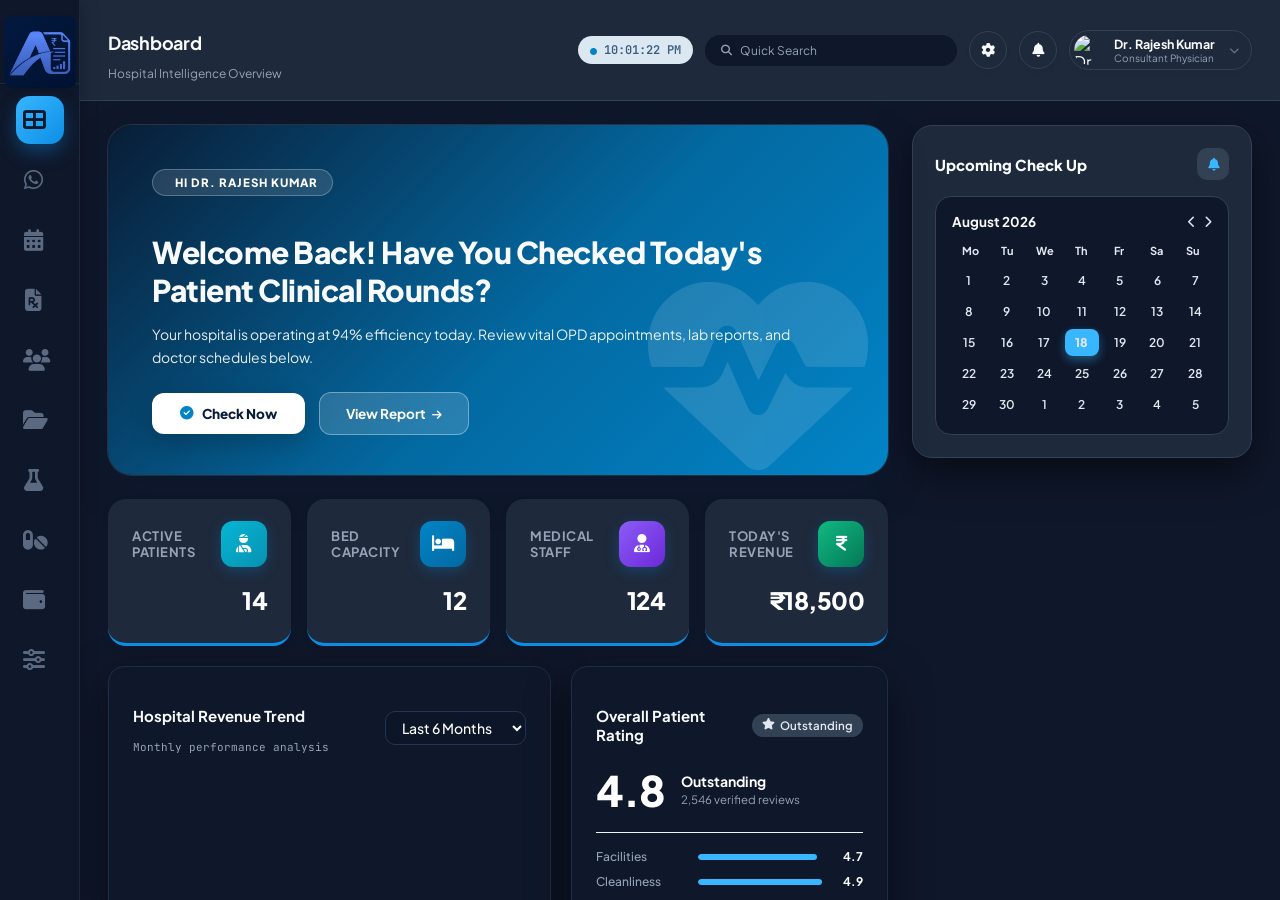
==== commit 8c910f8f: "Ultra-fit compact responsive layout for WhatsApp Campaign Studio on localhost" ====
--- a/static/index.html
+++ b/static/index.html
@@ -647,70 +647,70 @@
       <!-- ============================================ -->
       <section id="view-wa_broadcast" class="view-section">
         <!-- SINGLE ELEGANT ENTERPRISE HEADER WITH STAT BADGES -->
-        <div style="display: flex; justify-content: space-between; align-items: center; margin-bottom: 16px; flex-wrap: wrap; gap: 12px; background: #ffffff; padding: 14px 20px; border-radius: 12px; border: 1px solid #e2e8f0; box-shadow: 0 4px 12px rgba(0,0,0,0.03);">
+        <div style="display: flex; justify-content: space-between; align-items: center; margin-bottom: 12px; flex-wrap: wrap; gap: 10px; background: #ffffff; padding: 10px 16px; border-radius: 10px; border: 1px solid #e2e8f0; box-shadow: 0 2px 8px rgba(0,0,0,0.02);">
           <div>
-            <h1 style="font-size: 18px; font-weight: 800; color: #0f172a; margin: 0; display: flex; align-items: center; gap: 8px;">
-              <i class="fas fa-bullhorn" style="color: #25d366; font-size: 20px;"></i>
+            <h1 style="font-size: 16px; font-weight: 800; color: #0f172a; margin: 0; display: flex; align-items: center; gap: 8px;">
+              <i class="fas fa-bullhorn" style="color: #25d366; font-size: 18px;"></i>
               WhatsApp Campaign Studio
             </h1>
-            <p style="font-size: 12px; color: #64748b; margin: 2px 0 0 0; font-weight: 500;">
+            <p style="font-size: 11px; color: #64748b; margin: 1px 0 0 0; font-weight: 500;">
               Auto-Share Poster Flyers & Video Advertisements Directly to Client Mobile Numbers
             </p>
           </div>
 
           <!-- COMPACT STAT PILLS -->
-          <div style="display: flex; align-items: center; gap: 10px; flex-wrap: wrap;">
-            <div style="background: rgba(37, 211, 102, 0.1); border: 1px solid rgba(37, 211, 102, 0.3); padding: 6px 12px; border-radius: 8px; display: flex; align-items: center; gap: 8px;">
-              <i class="fas fa-users" style="color: #25d366; font-size: 13px;"></i>
+          <div style="display: flex; align-items: center; gap: 8px; flex-wrap: wrap;">
+            <div style="background: rgba(37, 211, 102, 0.08); border: 1px solid rgba(37, 211, 102, 0.25); padding: 4px 10px; border-radius: 6px; display: flex; align-items: center; gap: 6px;">
+              <i class="fas fa-users" style="color: #25d366; font-size: 12px;"></i>
               <div>
-                <div style="font-size: 9.5px; color: #166534; font-weight: 800; text-transform: uppercase;">Total Audience</div>
-                <div style="font-size: 14px; font-weight: 800; color: #0f172a;" id="waStatTotalClients">0</div>
-              </div>
-            </div>
-            <div style="background: rgba(2, 132, 199, 0.1); border: 1px solid rgba(2, 132, 199, 0.3); padding: 6px 12px; border-radius: 8px; display: flex; align-items: center; gap: 8px;">
-              <i class="fas fa-calendar-check" style="color: #0284c7; font-size: 13px;"></i>
+                <div style="font-size: 9px; color: #166534; font-weight: 800; text-transform: uppercase;">Audience</div>
+                <div style="font-size: 13px; font-weight: 800; color: #0f172a;" id="waStatTotalClients">0</div>
+              </div>
+            </div>
+            <div style="background: rgba(2, 132, 199, 0.08); border: 1px solid rgba(2, 132, 199, 0.25); padding: 4px 10px; border-radius: 6px; display: flex; align-items: center; gap: 6px;">
+              <i class="fas fa-calendar-check" style="color: #0284c7; font-size: 12px;"></i>
               <div>
-                <div style="font-size: 9.5px; color: #075985; font-weight: 800; text-transform: uppercase;">OPD Patients</div>
-                <div style="font-size: 14px; font-weight: 800; color: #0f172a;" id="waStatOpdClients">0</div>
-              </div>
-            </div>
-            <div style="background: rgba(147, 51, 234, 0.1); border: 1px solid rgba(147, 51, 234, 0.3); padding: 6px 12px; border-radius: 8px; display: flex; align-items: center; gap: 8px;">
-              <i class="fas fa-paper-plane" style="color: #9333ea; font-size: 13px;"></i>
+                <div style="font-size: 9px; color: #075985; font-weight: 800; text-transform: uppercase;">OPD Patients</div>
+                <div style="font-size: 13px; font-weight: 800; color: #0f172a;" id="waStatOpdClients">0</div>
+              </div>
+            </div>
+            <div style="background: rgba(147, 51, 234, 0.08); border: 1px solid rgba(147, 51, 234, 0.25); padding: 4px 10px; border-radius: 6px; display: flex; align-items: center; gap: 6px;">
+              <i class="fas fa-paper-plane" style="color: #9333ea; font-size: 12px;"></i>
               <div>
-                <div style="font-size: 9.5px; color: #6b21a8; font-weight: 800; text-transform: uppercase;">Ready to Share</div>
-                <div style="font-size: 14px; font-weight: 800; color: #25d366;" id="waSelectedCount">0</div>
+                <div style="font-size: 9px; color: #6b21a8; font-weight: 800; text-transform: uppercase;">Ready to Share</div>
+                <div style="font-size: 13px; font-weight: 800; color: #25d366;" id="waSelectedCount">0</div>
               </div>
             </div>
           </div>
         </div>
 
         <!-- MAIN CAMPAIGN WORKSPACE GRID -->
-        <div style="display: grid; grid-template-columns: 1fr 1.05fr; gap: 20px;">
+        <div style="display: grid; grid-template-columns: 1fr 1.05fr; gap: 16px;">
 
           <!-- LEFT COLUMN: ADVERTISEMENT & MEDIA BUILDER -->
-          <div class="card-box" style="padding: 20px; background: #ffffff; border-radius: 12px; border: 1px solid #e2e8f0; box-shadow: 0 4px 14px rgba(0,0,0,0.03);">
-            <h2 style="font-size: 14px; font-weight: 800; color: #0f172a; margin-bottom: 14px; display: flex; align-items: center; gap: 8px; border-bottom: 1px solid #e2e8f0; padding-bottom: 8px;">
-              <i class="fas fa-pen" style="color: #25d366; font-size: 16px;"></i>
+          <div class="card-box" style="padding: 14px 16px; background: #ffffff; border-radius: 10px; border: 1px solid #e2e8f0; box-shadow: 0 2px 8px rgba(0,0,0,0.02);">
+            <h2 style="font-size: 13px; font-weight: 800; color: #0f172a; margin-bottom: 10px; display: flex; align-items: center; gap: 6px; border-bottom: 1px solid #e2e8f0; padding-bottom: 6px;">
+              <i class="fas fa-pen" style="color: #25d366; font-size: 14px;"></i>
               Campaign Message & Media
             </h2>
 
             <!-- 1. Campaign Title -->
-            <div style="margin-bottom: 12px;">
-              <label style="font-size: 11px; font-weight: 800; color: #475569; text-transform: uppercase; letter-spacing: 0.5px; margin-bottom: 4px; display: block;">CAMPAIGN TITLE</label>
-              <input type="text" id="waCampaignTitle" value="Special Healthcare Offer & Consultation Discount" class="form-control" placeholder="e.g. Free Eye Checkup Offer..." style="border-radius: 6px; height: 38px; font-weight: 600; border: 1px solid #cbd5e1; font-size: 13px;">
+            <div style="margin-bottom: 10px;">
+              <label style="font-size: 10px; font-weight: 800; color: #475569; text-transform: uppercase; letter-spacing: 0.5px; margin-bottom: 2px; display: block;">CAMPAIGN TITLE</label>
+              <input type="text" id="waCampaignTitle" value="Special Healthcare Offer & Consultation Discount" class="form-control" placeholder="e.g. Free Eye Checkup Offer..." style="border-radius: 6px; height: 34px; font-weight: 600; border: 1px solid #cbd5e1; font-size: 12px;">
             </div>
 
             <!-- 2. Message Editor & Variable Chips -->
-            <div style="margin-bottom: 14px;">
-              <div style="display: flex; justify-content: space-between; align-items: center; margin-bottom: 4px;">
-                <label style="font-size: 11px; font-weight: 800; color: #475569; text-transform: uppercase; letter-spacing: 0.5px; margin: 0;">MESSAGE TEXT</label>
+            <div style="margin-bottom: 10px;">
+              <div style="display: flex; justify-content: space-between; align-items: center; margin-bottom: 3px;">
+                <label style="font-size: 10px; font-weight: 800; color: #475569; text-transform: uppercase; letter-spacing: 0.5px; margin: 0;">MESSAGE TEXT</label>
                 <div style="display: flex; gap: 4px;">
-                  <button type="button" onclick="insertWaTemplateTag('{name}')" style="background: #f1f5f9; border: 1px solid #cbd5e1; padding: 2px 6px; border-radius: 4px; font-size: 10px; font-weight: 700; cursor: pointer; color: #0f172a;">+{name}</button>
-                  <button type="button" onclick="insertWaTemplateTag('{doctor}')" style="background: #f1f5f9; border: 1px solid #cbd5e1; padding: 2px 6px; border-radius: 4px; font-size: 10px; font-weight: 700; cursor: pointer; color: #0f172a;">+{doctor}</button>
-                  <button type="button" onclick="insertWaTemplateTag('{hospital}')" style="background: #f1f5f9; border: 1px solid #cbd5e1; padding: 2px 6px; border-radius: 4px; font-size: 10px; font-weight: 700; cursor: pointer; color: #0f172a;">+{hospital}</button>
-                </div>
-              </div>
-              <textarea id="waCampaignMsg" rows="4" class="form-control" placeholder="Type your WhatsApp message..." style="border-radius: 8px; font-family: inherit; font-size: 13px; padding: 10px; border: 1px solid #cbd5e1; font-weight: 500; line-height: 1.4;">Hello {name}! 🌟
+                  <button type="button" onclick="insertWaTemplateTag('{name}')" style="background: #f1f5f9; border: 1px solid #cbd5e1; padding: 2px 5px; border-radius: 4px; font-size: 9.5px; font-weight: 700; cursor: pointer; color: #0f172a;">+{name}</button>
+                  <button type="button" onclick="insertWaTemplateTag('{doctor}')" style="background: #f1f5f9; border: 1px solid #cbd5e1; padding: 2px 5px; border-radius: 4px; font-size: 9.5px; font-weight: 700; cursor: pointer; color: #0f172a;">+{doctor}</button>
+                  <button type="button" onclick="insertWaTemplateTag('{hospital}')" style="background: #f1f5f9; border: 1px solid #cbd5e1; padding: 2px 5px; border-radius: 4px; font-size: 9.5px; font-weight: 700; cursor: pointer; color: #0f172a;">+{hospital}</button>
+                </div>
+              </div>
+              <textarea id="waCampaignMsg" rows="3" class="form-control" placeholder="Type your WhatsApp message..." style="border-radius: 6px; font-family: inherit; font-size: 12px; padding: 8px; border: 1px solid #cbd5e1; font-weight: 500; line-height: 1.35;">Hello {name}! 🌟
 
 We are pleased to announce our Special Health Checkup & OPD Consultation offer at {hospital}.
 
@@ -718,162 +718,162 @@
             </div>
 
             <!-- 3. Poster Image & Video Upload Section -->
-            <div style="display: grid; grid-template-columns: 1fr 1fr; gap: 12px; margin-bottom: 14px;">
+            <div style="display: grid; grid-template-columns: 1fr 1fr; gap: 10px; margin-bottom: 10px;">
               
               <!-- Poster Upload Box -->
-              <div style="border: 1.5px dashed #cbd5e1; border-radius: 10px; padding: 12px; text-align: center; position: relative; background: #f8fafc;">
-                <i class="far fa-image" style="font-size: 24px; color: #25d366; margin-bottom: 4px; display: block;"></i>
-                <div style="font-size: 11px; font-weight: 800; color: #0f172a; margin-bottom: 2px;">Upload Poster Flyer</div>
-                <div style="font-size: 9.5px; color: #64748b; margin-bottom: 8px;">PNG, JPG, WEBP</div>
+              <div style="border: 1.5px dashed #cbd5e1; border-radius: 8px; padding: 8px; text-align: center; position: relative; background: #f8fafc;">
+                <i class="far fa-image" style="font-size: 20px; color: #25d366; margin-bottom: 2px; display: block;"></i>
+                <div style="font-size: 10.5px; font-weight: 800; color: #0f172a; margin-bottom: 1px;">Upload Poster Flyer</div>
+                <div style="font-size: 9px; color: #64748b; margin-bottom: 6px;">PNG, JPG, WEBP</div>
                 <input type="file" id="waPosterFile" accept="image/*" onchange="previewWaPosterFile(event)" style="display: none;">
-                <button type="button" onclick="document.getElementById('waPosterFile').click()" style="background: #ffffff; border: 1px solid #cbd5e1; border-radius: 6px; padding: 4px 10px; font-size: 10.5px; font-weight: 800; cursor: pointer; color: #0f172a; box-shadow: 0 1px 3px rgba(0,0,0,0.05);">
+                <button type="button" onclick="document.getElementById('waPosterFile').click()" style="background: #ffffff; border: 1px solid #cbd5e1; border-radius: 4px; padding: 3px 8px; font-size: 10px; font-weight: 800; cursor: pointer; color: #0f172a; box-shadow: 0 1px 2px rgba(0,0,0,0.05);">
                   Browse Poster
                 </button>
 
                 <!-- Poster Live Preview Box -->
-                <div id="waPosterPreviewContainer" style="display: none; margin-top: 8px; text-align: left;">
-                  <div style="position: relative; border-radius: 6px; overflow: hidden; max-height: 90px; background: #0f172a;">
-                    <img id="waPosterPreviewImg" src="" style="width: 100%; height: 90px; object-fit: cover; display: block;">
-                    <button type="button" onclick="removeWaPoster()" style="position: absolute; top: 4px; right: 4px; background: rgba(239, 68, 68, 0.9); color: #fff; border: none; width: 20px; height: 20px; border-radius: 50%; cursor: pointer; font-size: 10px; font-weight: 700; display: flex; align-items: center; justify-content: center;">✕</button>
+                <div id="waPosterPreviewContainer" style="display: none; margin-top: 6px; text-align: left;">
+                  <div style="position: relative; border-radius: 4px; overflow: hidden; max-height: 70px; background: #0f172a;">
+                    <img id="waPosterPreviewImg" src="" style="width: 100%; height: 70px; object-fit: cover; display: block;">
+                    <button type="button" onclick="removeWaPoster()" style="position: absolute; top: 2px; right: 2px; background: rgba(239, 68, 68, 0.9); color: #fff; border: none; width: 18px; height: 18px; border-radius: 50%; cursor: pointer; font-size: 9px; font-weight: 700; display: flex; align-items: center; justify-content: center;">✕</button>
                   </div>
-                  <div id="waPosterFileName" style="font-size: 9.5px; color: #16a34a; font-weight: 600; margin-top: 2px; overflow: hidden; text-overflow: ellipsis; white-space: nowrap;"></div>
+                  <div id="waPosterFileName" style="font-size: 9px; color: #16a34a; font-weight: 600; margin-top: 2px; overflow: hidden; text-overflow: ellipsis; white-space: nowrap;"></div>
                 </div>
               </div>
 
               <!-- Video Upload Box -->
-              <div style="border: 1.5px dashed #cbd5e1; border-radius: 10px; padding: 12px; text-align: center; position: relative; background: #f8fafc;">
-                <i class="fas fa-file-video" style="font-size: 24px; color: #0284c7; margin-bottom: 4px; display: block;"></i>
-                <div style="font-size: 11px; font-weight: 800; color: #0f172a; margin-bottom: 2px;">Upload Promo Video</div>
-                <div style="font-size: 9.5px; color: #64748b; margin-bottom: 8px;">MP4, WEBM</div>
+              <div style="border: 1.5px dashed #cbd5e1; border-radius: 8px; padding: 8px; text-align: center; position: relative; background: #f8fafc;">
+                <i class="fas fa-file-video" style="font-size: 20px; color: #0284c7; margin-bottom: 2px; display: block;"></i>
+                <div style="font-size: 10.5px; font-weight: 800; color: #0f172a; margin-bottom: 1px;">Upload Promo Video</div>
+                <div style="font-size: 9px; color: #64748b; margin-bottom: 6px;">MP4, WEBM</div>
                 <input type="file" id="waVideoFile" accept="video/*" onchange="previewWaVideoFile(event)" style="display: none;">
-                <button type="button" onclick="document.getElementById('waVideoFile').click()" style="background: #ffffff; border: 1px solid #cbd5e1; border-radius: 6px; padding: 4px 10px; font-size: 10.5px; font-weight: 800; cursor: pointer; color: #0f172a; box-shadow: 0 1px 3px rgba(0,0,0,0.05);">
+                <button type="button" onclick="document.getElementById('waVideoFile').click()" style="background: #ffffff; border: 1px solid #cbd5e1; border-radius: 4px; padding: 3px 8px; font-size: 10px; font-weight: 800; cursor: pointer; color: #0f172a; box-shadow: 0 1px 2px rgba(0,0,0,0.05);">
                   Browse Video
                 </button>
 
                 <!-- Video Live Preview Box -->
-                <div id="waVideoPreviewContainer" style="display: none; margin-top: 8px; text-align: left;">
-                  <div style="position: relative; border-radius: 6px; overflow: hidden; background: #0f172a;">
-                    <video id="waVideoPreviewPlayer" controls style="width: 100%; max-height: 90px; display: block;"></video>
-                    <button type="button" onclick="removeWaVideo()" style="position: absolute; top: 4px; right: 4px; background: rgba(239, 68, 68, 0.9); color: #fff; border: none; width: 20px; height: 20px; border-radius: 50%; cursor: pointer; font-size: 10px; font-weight: 700; display: flex; align-items: center; justify-content: center; z-index: 10;">✕</button>
+                <div id="waVideoPreviewContainer" style="display: none; margin-top: 6px; text-align: left;">
+                  <div style="position: relative; border-radius: 4px; overflow: hidden; background: #0f172a;">
+                    <video id="waVideoPreviewPlayer" controls style="width: 100%; max-height: 70px; display: block;"></video>
+                    <button type="button" onclick="removeWaVideo()" style="position: absolute; top: 2px; right: 2px; background: rgba(239, 68, 68, 0.9); color: #fff; border: none; width: 18px; height: 18px; border-radius: 50%; cursor: pointer; font-size: 9px; font-weight: 700; display: flex; align-items: center; justify-content: center; z-index: 10;">✕</button>
                   </div>
-                  <div id="waVideoFileName" style="font-size: 9.5px; color: #0284c7; font-weight: 600; margin-top: 2px; overflow: hidden; text-overflow: ellipsis; white-space: nowrap;"></div>
+                  <div id="waVideoFileName" style="font-size: 9px; color: #0284c7; font-weight: 600; margin-top: 2px; overflow: hidden; text-overflow: ellipsis; white-space: nowrap;"></div>
                 </div>
               </div>
 
             </div>
 
             <!-- DISPATCH TARGET CHANNEL SELECTOR -->
-            <div style="margin-bottom: 14px; background: rgba(37, 211, 102, 0.08); padding: 10px 14px; border-radius: 10px; border: 1.5px solid #25d366;">
-              <label style="font-size: 10.5px; font-weight: 800; color: #166534; display: block; margin-bottom: 6px;">DISPATCH CHANNEL</label>
-              <div style="display: flex; gap: 12px; font-size: 12px; font-weight: 700; color: #0f172a; flex-wrap: wrap;">
-                <label style="display: flex; align-items: center; gap: 6px; cursor: pointer; background: #ffffff; padding: 6px 12px; border-radius: 6px; border: 1.5px solid #25d366; box-shadow: 0 1px 4px rgba(37,211,102,0.15);">
-                  <input type="radio" name="waDispatchMode" value="web" checked style="accent-color: #25d366; transform: scale(1.1);">
+            <div style="margin-bottom: 10px; background: rgba(37, 211, 102, 0.08); padding: 8px 12px; border-radius: 8px; border: 1.5px solid #25d366;">
+              <label style="font-size: 10px; font-weight: 800; color: #166534; display: block; margin-bottom: 4px;">DISPATCH CHANNEL</label>
+              <div style="display: flex; gap: 10px; font-size: 11.5px; font-weight: 700; color: #0f172a; flex-wrap: wrap;">
+                <label style="display: flex; align-items: center; gap: 6px; cursor: pointer; background: #ffffff; padding: 4px 10px; border-radius: 6px; border: 1.5px solid #25d366; box-shadow: 0 1px 3px rgba(37,211,102,0.15);">
+                  <input type="radio" name="waDispatchMode" value="web" checked style="accent-color: #25d366; transform: scale(1.05);">
                   <span style="color: #15803d; font-weight: 800;">📱 WhatsApp Web / App (Direct 1-Click Delivery)</span>
                 </label>
-                <label style="display: flex; align-items: center; gap: 6px; cursor: pointer; background: #ffffff; padding: 6px 12px; border-radius: 6px; border: 1px solid #cbd5e1;">
-                  <input type="radio" name="waDispatchMode" value="api" style="accent-color: #25d366; transform: scale(1.1);">
+                <label style="display: flex; align-items: center; gap: 6px; cursor: pointer; background: #ffffff; padding: 4px 10px; border-radius: 6px; border: 1px solid #cbd5e1;">
+                  <input type="radio" name="waDispatchMode" value="api" style="accent-color: #25d366; transform: scale(1.05);">
                   <span>🌐 Server Cloud API</span>
                 </label>
               </div>
             </div>
 
             <!-- ONE-CLICK AUTO SHARE TO ALL BUTTON -->
-            <button type="button" id="waBroadcastBtn" onclick="startWhatsAppAutoShareBroadcast()" style="background: linear-gradient(135deg, #25d366, #128c7e) !important; color: #ffffff !important; border: none !important; border-radius: 10px !important; height: 48px !important; width: 100% !important; font-weight: 800 !important; font-size: 14px !important; letter-spacing: 0.5px !important; cursor: pointer !important; text-transform: uppercase !important; box-shadow: 0 6px 20px rgba(37, 211, 102, 0.35) !important; display: flex; align-items: center; justify-content: center; gap: 8px; transition: transform 0.2s ease;">
-              <i class="fab fa-whatsapp" style="font-size: 22px;"></i>
+            <button type="button" id="waBroadcastBtn" onclick="startWhatsAppAutoShareBroadcast()" style="background: linear-gradient(135deg, #25d366, #128c7e) !important; color: #ffffff !important; border: none !important; border-radius: 8px !important; height: 44px !important; width: 100% !important; font-weight: 800 !important; font-size: 13.5px !important; letter-spacing: 0.5px !important; cursor: pointer !important; text-transform: uppercase !important; box-shadow: 0 4px 14px rgba(37, 211, 102, 0.35) !important; display: flex; align-items: center; justify-content: center; gap: 8px; transition: transform 0.2s ease;">
+              <i class="fab fa-whatsapp" style="font-size: 20px;"></i>
               AUTO SHARE ADVERTISEMENT TO ALL CLIENTS
             </button>
           </div>
 
           <!-- RIGHT COLUMN: AUDIENCE SELECTION & LIVE DISPATCH LOG -->
-          <div style="display: flex; flex-direction: column; gap: 16px;">
+          <div style="display: flex; flex-direction: column; gap: 12px;">
             
             <!-- Target Audience Selector Card -->
-            <div class="card-box" style="padding: 18px; background: #ffffff; border-radius: 12px; border: 1px solid #e2e8f0; box-shadow: 0 4px 14px rgba(0,0,0,0.03);">
-              <div style="display: flex; justify-content: space-between; align-items: center; margin-bottom: 12px; flex-wrap: wrap; gap: 8px;">
-                <h3 style="font-size: 14px; font-weight: 800; color: #0f172a; margin: 0; display: flex; align-items: center; gap: 8px;">
+            <div class="card-box" style="padding: 14px 16px; background: #ffffff; border-radius: 10px; border: 1px solid #e2e8f0; box-shadow: 0 2px 8px rgba(0,0,0,0.02);">
+              <div style="display: flex; justify-content: space-between; align-items: center; margin-bottom: 8px; flex-wrap: wrap; gap: 6px;">
+                <h3 style="font-size: 13px; font-weight: 800; color: #0f172a; margin: 0; display: flex; align-items: center; gap: 6px;">
                   <i class="fas fa-users-cog" style="color: #25d366;"></i> Target Audience Clients
                 </h3>
                 
                 <!-- Audience Search Box -->
-                <div style="position: relative; width: 170px;">
-                  <i class="fas fa-search" style="position: absolute; left: 10px; top: 10px; font-size: 11px; color: #94a3b8;"></i>
-                  <input type="text" id="waAudienceSearchInput" oninput="filterWaAudienceTable(this.value)" placeholder="Search name/mobile..." class="form-control" style="padding-left: 28px; height: 32px; font-size: 11.5px; border-radius: 6px; border: 1px solid #cbd5e1;">
+                <div style="position: relative; width: 150px;">
+                  <i class="fas fa-search" style="position: absolute; left: 8px; top: 8px; font-size: 10px; color: #94a3b8;"></i>
+                  <input type="text" id="waAudienceSearchInput" oninput="filterWaAudienceTable(this.value)" placeholder="Search name/mobile..." class="form-control" style="padding-left: 24px; height: 28px; font-size: 11px; border-radius: 5px; border: 1px solid #cbd5e1;">
                 </div>
               </div>
 
               <!-- Quick Add Manual Patient Form -->
-              <div style="display: flex; gap: 6px; margin-bottom: 10px; background: rgba(37, 211, 102, 0.06); padding: 6px 10px; border-radius: 8px; border: 1px solid rgba(37, 211, 102, 0.25); align-items: center;">
-                <input type="text" id="waCustomClientName" placeholder="Name (Optional)" class="form-control" style="width: 120px; height: 32px; font-size: 11.5px; border-radius: 6px;">
-                <input type="text" id="waCustomClientPhone" placeholder="Mobile e.g. 6379558054" maxlength="10" oninput="this.value=this.value.replace(/[^0-9]/g,'')" class="form-control" style="flex: 1; height: 32px; font-size: 11.5px; border-radius: 6px; font-weight: 600; font-family: var(--font-mono);">
-                <button type="button" onclick="addCustomClientToWaAudience()" style="background: #25d366; color: #ffffff; border: none; padding: 0 12px; height: 32px; border-radius: 6px; font-size: 11.5px; font-weight: 700; cursor: pointer; display: flex; align-items: center; gap: 4px; white-space: nowrap;">
+              <div style="display: flex; gap: 6px; margin-bottom: 8px; background: rgba(37, 211, 102, 0.06); padding: 5px 8px; border-radius: 6px; border: 1px solid rgba(37, 211, 102, 0.25); align-items: center;">
+                <input type="text" id="waCustomClientName" placeholder="Name (Optional)" class="form-control" style="width: 110px; height: 28px; font-size: 11px; border-radius: 5px;">
+                <input type="text" id="waCustomClientPhone" placeholder="Mobile e.g. 6379558054" maxlength="10" oninput="this.value=this.value.replace(/[^0-9]/g,'')" class="form-control" style="flex: 1; height: 28px; font-size: 11px; border-radius: 5px; font-weight: 600; font-family: var(--font-mono);">
+                <button type="button" onclick="addCustomClientToWaAudience()" style="background: #25d366; color: #ffffff; border: none; padding: 0 10px; height: 28px; border-radius: 5px; font-size: 11px; font-weight: 700; cursor: pointer; display: flex; align-items: center; gap: 4px; white-space: nowrap;">
                   <i class="fas fa-plus"></i> Add
                 </button>
               </div>
 
               <!-- Audience Table -->
-              <div style="border: 1px solid #cbd5e1; border-radius: 8px; overflow: hidden; max-height: 240px; overflow-y: auto;">
+              <div style="border: 1px solid #cbd5e1; border-radius: 6px; overflow: hidden; max-height: 185px; overflow-y: auto;">
                 <table style="width: 100%; border-collapse: collapse; text-align: left;">
                   <thead>
-                    <tr style="background: #f1f5f9; border-bottom: 1px solid #cbd5e1; font-size: 10.5px; font-weight: 800; color: #475569;">
-                      <th style="padding: 8px 10px; width: 36px; text-align: center;">
-                        <input type="checkbox" id="waSelectAllCb" onchange="toggleWaSelectAll(this.checked)" checked style="width: 15px; height: 15px; cursor: pointer; accent-color: #25d366;" title="Select / Deselect All">
+                    <tr style="background: #f1f5f9; border-bottom: 1px solid #cbd5e1; font-size: 10px; font-weight: 800; color: #475569;">
+                      <th style="padding: 6px 8px; width: 32px; text-align: center;">
+                        <input type="checkbox" id="waSelectAllCb" onchange="toggleWaSelectAll(this.checked)" checked style="width: 14px; height: 14px; cursor: pointer; accent-color: #25d366;" title="Select / Deselect All">
                       </th>
-                      <th style="padding: 8px 10px;">CLIENT NAME</th>
-                      <th style="padding: 8px 10px;">MOBILE NUMBER</th>
-                      <th style="padding: 8px 10px;">SOURCE</th>
-                      <th style="padding: 8px 10px;">STATUS</th>
-                      <th style="padding: 8px 10px; text-align: right;">ACTION</th>
+                      <th style="padding: 6px 8px;">CLIENT NAME</th>
+                      <th style="padding: 6px 8px;">MOBILE NUMBER</th>
+                      <th style="padding: 6px 8px;">SOURCE</th>
+                      <th style="padding: 6px 8px;">STATUS</th>
+                      <th style="padding: 6px 8px; text-align: right;">ACTION</th>
                     </tr>
                   </thead>
                   <tbody id="waAudienceTableBody">
                     <!-- Populated dynamically by JS -->
                   </tbody>
                 </table>
-                <div id="waAudienceEmpty" style="display: none; text-align: center; padding: 20px; color: #94a3b8; font-size: 12px;">
+                <div id="waAudienceEmpty" style="display: none; text-align: center; padding: 16px; color: #94a3b8; font-size: 11px;">
                   No client records found matching search.
                 </div>
               </div>
             </div>
             
             <!-- Batch Progress & Live Dispatch Log Card -->
-            <div class="card-box" style="padding: 20px;">
-              <h3 style="font-size: 15px; font-weight: 700; margin-bottom: 12px; display: flex; align-items: center; gap: 8px;">
-                <i class="fas fa-terminal" style="color: #0284c7;"></i> Live Broadcast Dispatch Console
+            <div class="card-box" style="padding: 14px 16px; background: #ffffff; border-radius: 10px; border: 1px solid #e2e8f0; box-shadow: 0 2px 8px rgba(0,0,0,0.02);">
+              <h3 style="font-size: 13px; font-weight: 800; color: #0f172a; margin: 0 0 8px 0; display: flex; align-items: center; gap: 6px;">
+                <i class="fas fa-terminal" style="color: #0284c7;"></i> Live Broadcast Console
               </h3>
 
               <!-- Fast Multi-Client WhatsApp Dispatcher Panel -->
-              <div id="waFastDispatcherPanel" style="display: none; background: linear-gradient(135deg, #10192d, #091024); border: 1px solid #25d366; border-radius: 12px; padding: 16px; margin-bottom: 16px; color: #ffffff;">
-                <div style="display: flex; justify-content: space-between; align-items: center; margin-bottom: 12px; flex-wrap: wrap; gap: 10px;">
+              <div id="waFastDispatcherPanel" style="display: none; background: linear-gradient(135deg, #10192d, #091024); border: 1px solid #25d366; border-radius: 8px; padding: 12px; margin-bottom: 10px; color: #ffffff;">
+                <div style="display: flex; justify-content: space-between; align-items: center; margin-bottom: 8px; flex-wrap: wrap; gap: 8px;">
                   <div>
-                    <span id="waFastBadge" style="background: #25d366; color: #0f172a; font-size: 11px; font-weight: 800; padding: 3px 10px; border-radius: 20px;">
+                    <span id="waFastBadge" style="background: #25d366; color: #0f172a; font-size: 10px; font-weight: 800; padding: 2px 8px; border-radius: 12px;">
                       CAMPAIGN DISPATCH ACTIVE
                     </span>
-                    <h4 id="waFastClientTitle" style="margin: 6px 0 2px 0; font-size: 16px; font-weight: 800; color: #ffffff;">Target: faid (+91 63856 34565)</h4>
+                    <h4 id="waFastClientTitle" style="margin: 4px 0 0 0; font-size: 14px; font-weight: 800; color: #ffffff;">Target: faid (+91 63856 34565)</h4>
                   </div>
-                  <button type="button" id="waFastNextBtn" onclick="launchFastDispatcherCurrentClient()" style="background: linear-gradient(135deg, #25d366, #128c7e); color: #ffffff; border: none; padding: 10px 20px; border-radius: 8px; font-size: 13px; font-weight: 800; cursor: pointer; display: flex; align-items: center; gap: 8px; box-shadow: 0 4px 16px rgba(37, 211, 102, 0.4);">
-                    <i class="fab fa-whatsapp" style="font-size: 18px;"></i>
+                  <button type="button" id="waFastNextBtn" onclick="launchFastDispatcherCurrentClient()" style="background: linear-gradient(135deg, #25d366, #128c7e); color: #ffffff; border: none; padding: 8px 16px; border-radius: 6px; font-size: 12px; font-weight: 800; cursor: pointer; display: flex; align-items: center; gap: 6px; box-shadow: 0 4px 12px rgba(37, 211, 102, 0.4);">
+                    <i class="fab fa-whatsapp" style="font-size: 16px;"></i>
                     <span id="waFastBtnText">LAUNCH CHAT FOR FAID ➔</span>
                   </button>
                 </div>
 
                 <!-- Client Chips / Queue Pills -->
-                <div id="waFastClientPillsContainer" style="display: flex; gap: 8px; overflow-x: auto; padding-bottom: 4px; border-top: 1px solid #1e293b; padding-top: 10px;">
+                <div id="waFastClientPillsContainer" style="display: flex; gap: 6px; overflow-x: auto; padding-bottom: 2px; border-top: 1px solid #1e293b; padding-top: 8px;">
                   <!-- Dynamically populated with client pills -->
                 </div>
               </div>
 
               <!-- Progress Bar -->
-              <div id="waProgressContainer" style="display: none; margin-bottom: 14px;">
-                <div style="display: flex; justify-content: space-between; font-size: 11px; font-weight: 700; margin-bottom: 4px;">
+              <div id="waProgressContainer" style="display: none; margin-bottom: 10px;">
+                <div style="display: flex; justify-content: space-between; font-size: 10px; font-weight: 700; margin-bottom: 3px;">
                   <span id="waProgressText" style="color: #25d366;">Dispatching (0/0)...</span>
                 </div>
-                <div style="background: #e2e8f0; border-radius: 10px; height: 10px; overflow: hidden;">
+                <div style="background: #e2e8f0; border-radius: 8px; height: 8px; overflow: hidden;">
                   <div id="waProgressBar" style="background: linear-gradient(90deg, #25d366, #128c7e); width: 0%; height: 100%; transition: width 0.3s ease;"></div>
                 </div>
               </div>
 
               <!-- Terminal Log Box -->
-              <div id="waBroadcastLogConsole" style="background: #091024; color: #38bdf8; font-family: var(--font-mono); font-size: 11px; padding: 14px; border-radius: 8px; height: 130px; overflow-y: auto; border: 1px solid #1e293b;">
+              <div id="waBroadcastLogConsole" style="background: #091024; color: #38bdf8; font-family: var(--font-mono); font-size: 10.5px; padding: 10px; border-radius: 6px; height: 95px; overflow-y: auto; border: 1px solid #1e293b;">
                 <div style="color: #94a3b8;">System initialized. Select clients and click AUTO SHARE to launch broadcast.</div>
               </div>
             </div>
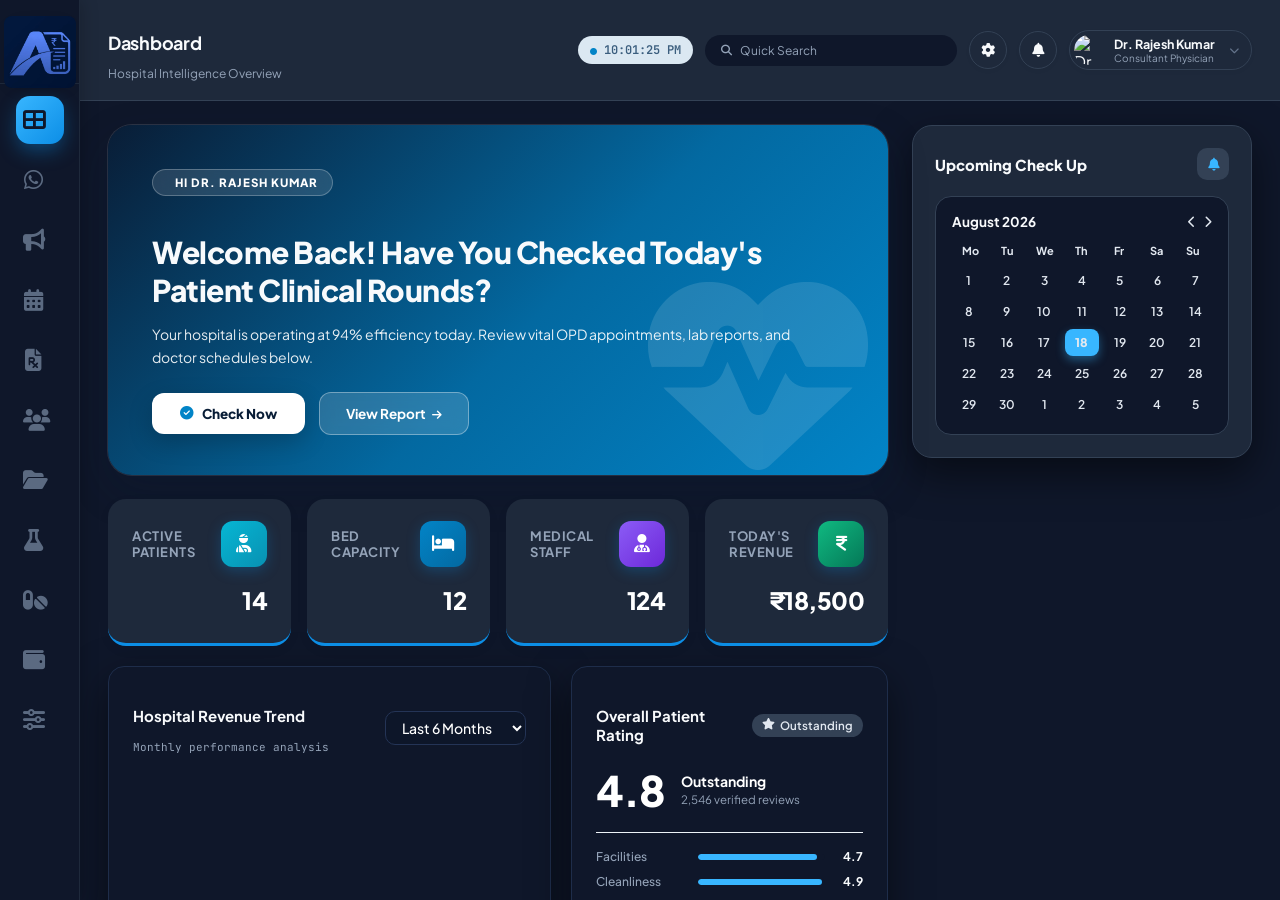
==== commit 4489f7ec: "Update waCampaignMsg default text to be more conversational and natural" ====
--- a/static/index.html
+++ b/static/index.html
@@ -710,11 +710,11 @@
                   <button type="button" onclick="insertWaTemplateTag('{hospital}')" style="background: #f1f5f9; border: 1px solid #cbd5e1; padding: 2px 5px; border-radius: 4px; font-size: 9.5px; font-weight: 700; cursor: pointer; color: #0f172a;">+{hospital}</button>
                 </div>
               </div>
-              <textarea id="waCampaignMsg" rows="3" class="form-control" placeholder="Type your WhatsApp message..." style="border-radius: 6px; font-family: inherit; font-size: 12px; padding: 8px; border: 1px solid #cbd5e1; font-weight: 500; line-height: 1.35;">Hello {name}! 🌟
-
-We are pleased to announce our Special Health Checkup & OPD Consultation offer at {hospital}.
-
-Book your priority appointment today with {doctor}!</textarea>
+              <textarea id="waCampaignMsg" rows="5" class="form-control" placeholder="Type your WhatsApp message..." style="border-radius: 6px; font-family: inherit; font-size: 12px; padding: 10px; border: 1px solid #cbd5e1; font-weight: 500; line-height: 1.45;">Hi {name}! 👋
+
+Hope you are doing well! We have a special Health Checkup offer running at {hospital} this week. 🏥
+
+If you'd like to book an appointment with {doctor}, just reply to this message. Take care & stay healthy! 💙</textarea>
             </div>
 
             <!-- 3. Poster Image & Video Upload Section -->
